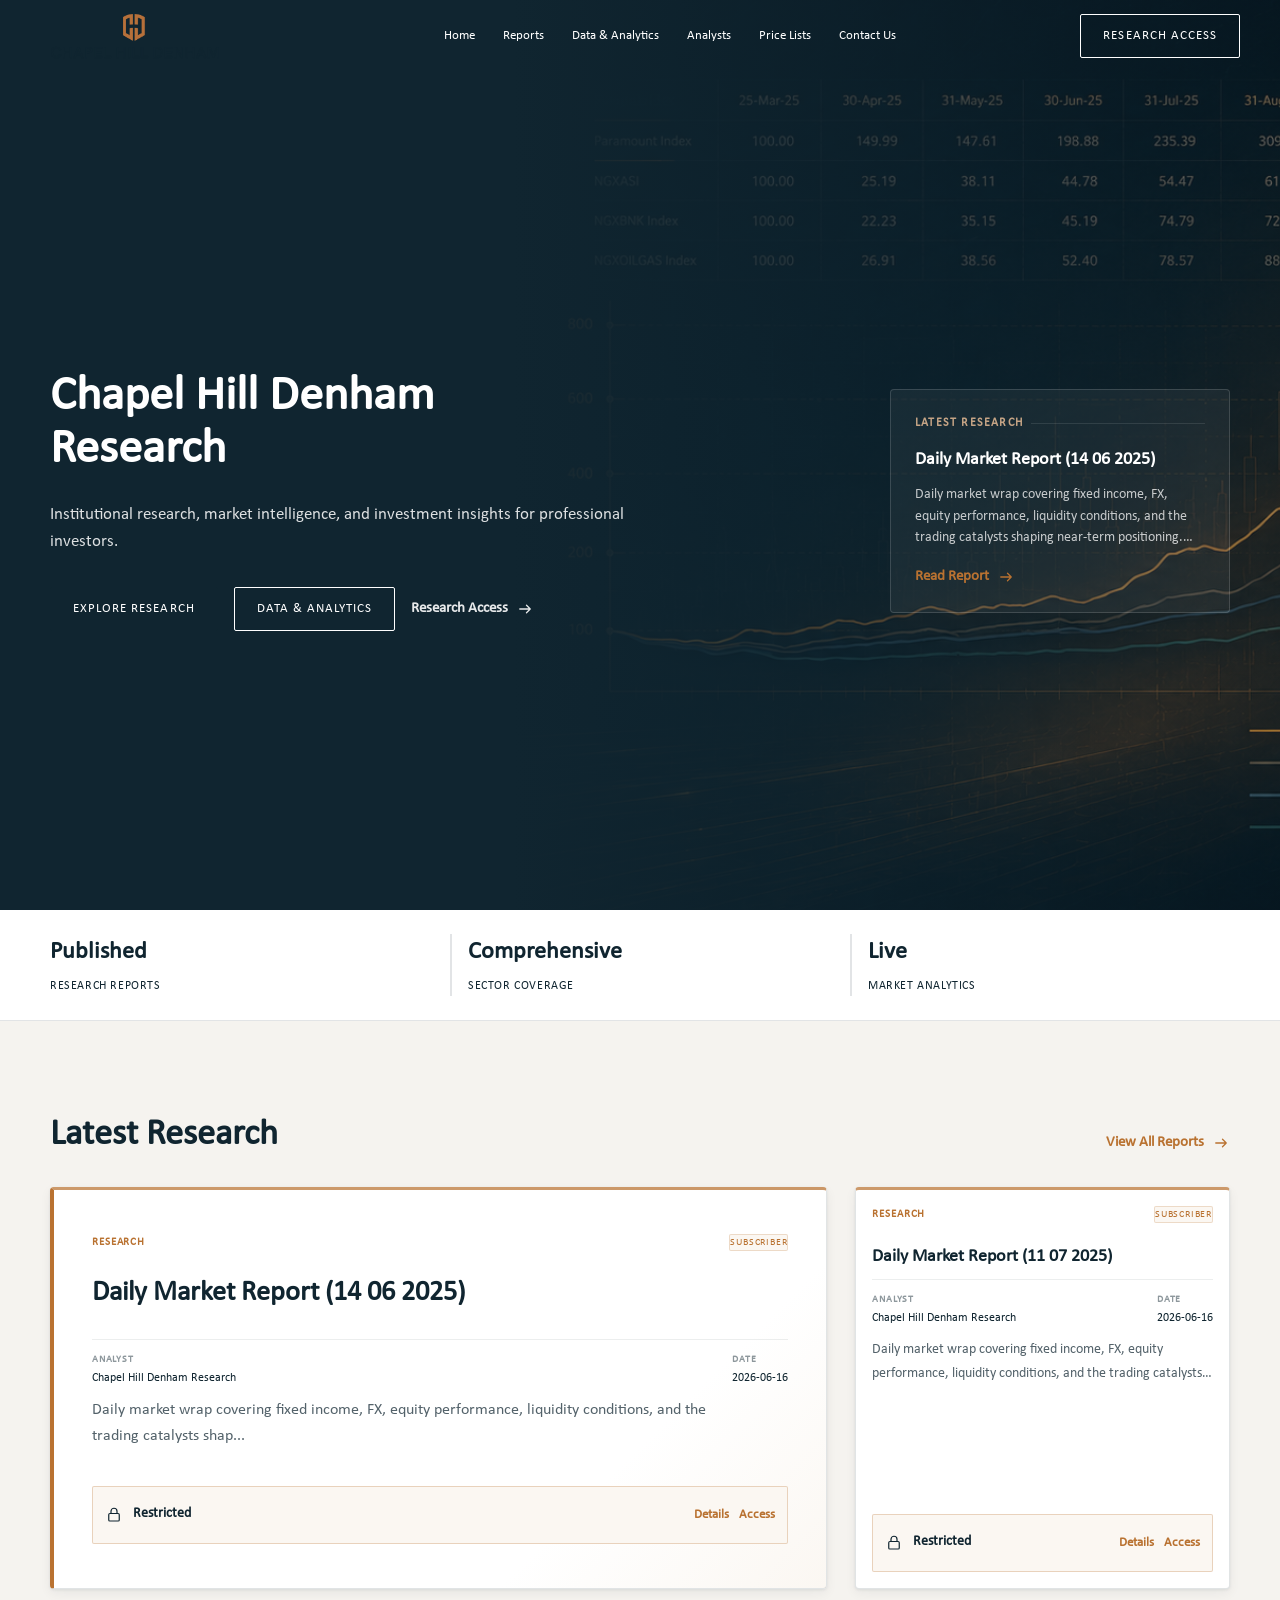
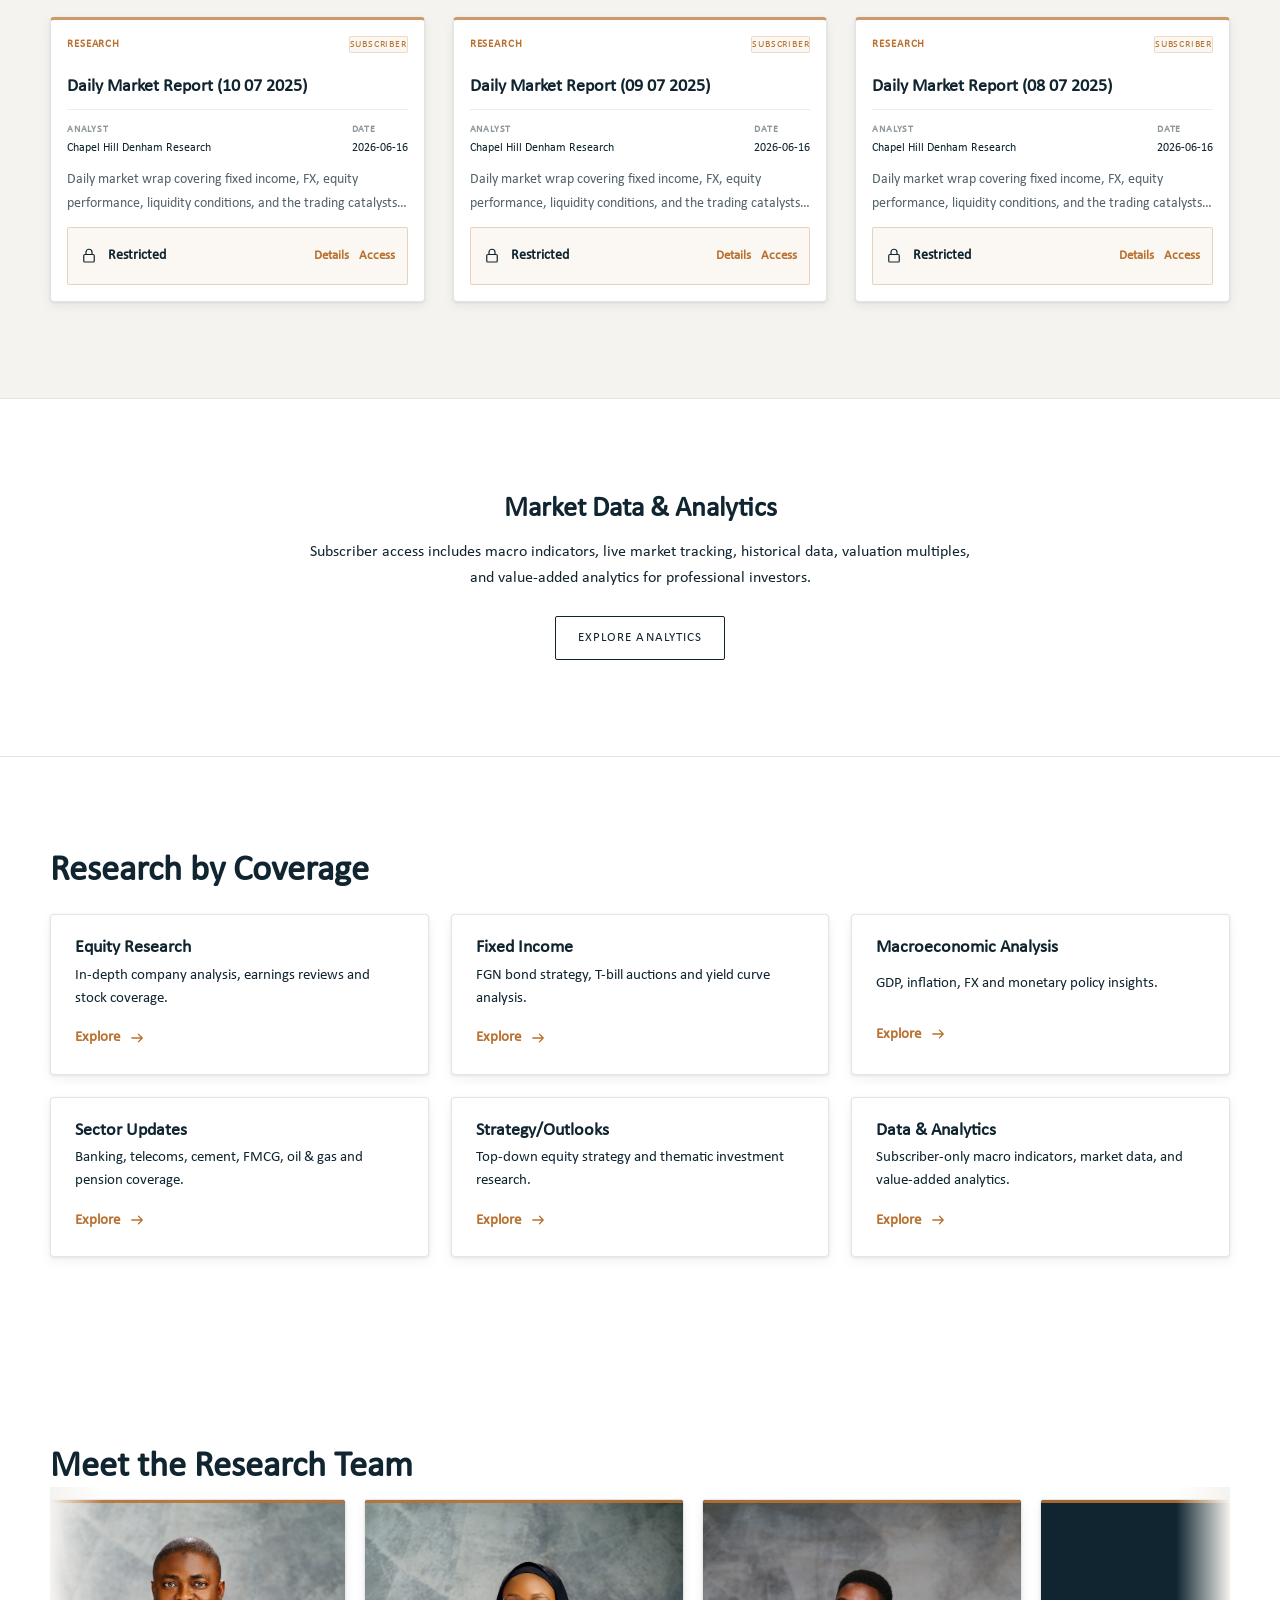
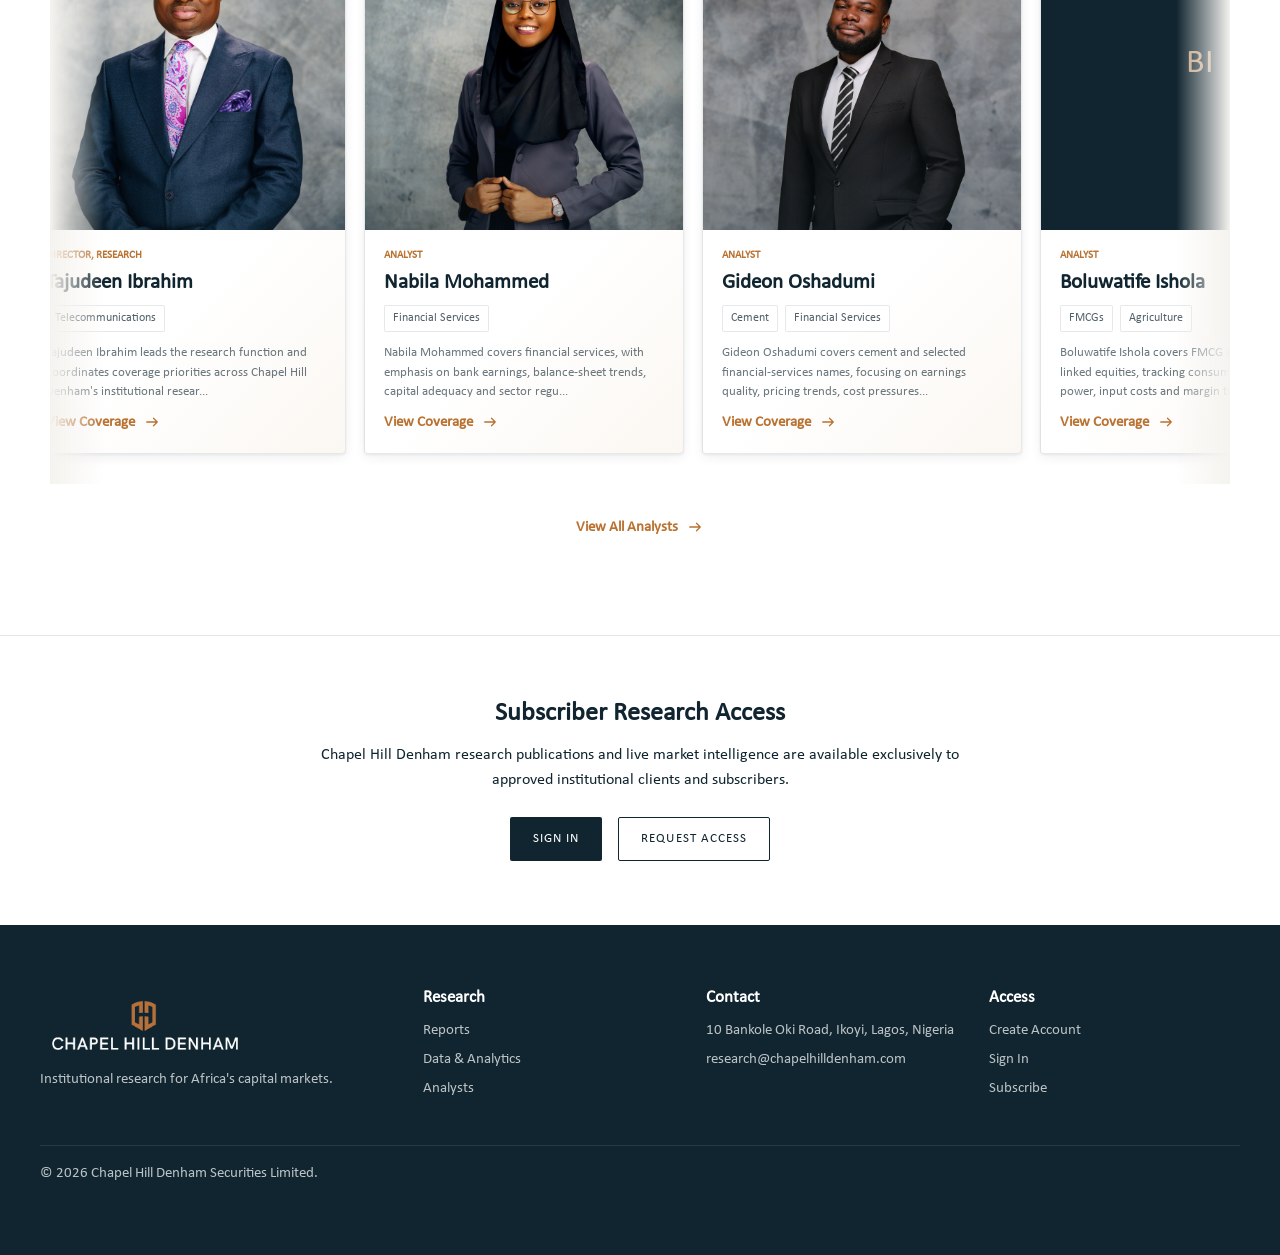
==== index.html @ 752af54e "Deploy MVP Review Demo" ====
<!DOCTYPE html><html lang="en"><head><meta charset="utf-8"><meta name="viewport" content="width=device-width, initial-scale=1"><title>Home | Chapel Hill Denham Research</title><link rel="icon" type="image/png" sizes="32x32" href="/assets/img/favicon-32.png"><link rel="icon" type="image/png" sizes="512x512" href="/assets/img/favicon.png"><link rel="apple-touch-icon" sizes="180x180" href="/assets/img/apple-touch-icon.png"><meta name="theme-color" content="#102530"><link rel="stylesheet" href="/assets/css/tokens.css"><link rel="stylesheet" href="/assets/css/base.css"><link rel="stylesheet" href="/assets/css/layout.css"><link rel="stylesheet" href="/assets/css/components.css"><link rel="stylesheet" href="/assets/css/light.css"><link rel="stylesheet" href="/assets/css/dark.css"></head><body class="theme-light" data-has-hero="true"><nav class="site-nav nav-transparent" data-nav=""><a class="brand brand-lockup" href="/"><img data-logo="" src="/assets/img/logo-white-transparent.png" alt="Chapel Hill Denham"></a><div class="nav-links"><a href="/">Home</a><a href="/reports.html">Reports</a><a href="/analytics.html">Data &amp; Analytics</a><a href="/analysts.html">Analysts</a><a href="/price-lists.html">Price Lists</a><a href="/contact.html">Contact Us</a></div><a class="btn btn-border nav-cta" href="/login.html">RESEARCH ACCESS</a><button class="nav-toggle" type="button" aria-label="Open menu" data-drawer-open="" aria-expanded="false"><svg class="icon" aria-hidden="true"><use href="/assets/icons/phosphor-sprite.svg#ph-menu"></use></svg></button></nav><div class="drawer-overlay" data-drawer-overlay=""></div><aside class="mobile-drawer" data-drawer=""><button class="drawer-close" type="button" aria-label="Close menu" data-drawer-close="">x</button><a href="/">Home</a><a href="/reports.html">Reports</a><a href="/analytics.html">Data &amp; Analytics</a><a href="/analysts.html">Analysts</a><a href="/price-lists.html">Price Lists</a><a href="/contact.html">Contact Us</a><a href="/login.html">RESEARCH ACCESS</a></aside><main class="enterprise-home"><section class="enterprise-hero" style="background-image: linear-gradient(to right, rgba(16,37,48, 1) 40%, rgba(16,37,48, 0.4) 100%), url(/assets/img/hero/paramount-index.png); background-size: cover; background-position: center;"><div class="container hero-inner"><div class="hero-copy"><h1>Chapel Hill Denham<br>Research</h1><p class="hero-val">Institutional research, market intelligence, and investment insights for professional investors.</p><div class="hero-actions"><a class="btn btn-navy" href="/reports.html">Explore Research</a><a class="btn btn-border" href="/analytics.html">Data &amp; Analytics</a><a class="text-link" href="/login.html">Research Access <svg class="icon" aria-hidden="true"><use href="/assets/icons/phosphor-sprite.svg#ph-arrow"></use></svg></a></div></div><aside class="hero-latest-panel"><div class="panel-header"><span>Latest Research</span></div><div class="hero-feature-card"><h3>Daily Market Report (14 06 2025)</h3><p>Daily market wrap covering fixed income, FX, equity performance, liquidity conditions, and the trading catalysts shaping near-term positioning. The note highlights market breadth, turnover, leading movers, and the key headlines shaping next-session positioning.</p><a class="text-link" href="/report.html?id=demo-ac5873fe3370adfa">Read Report <svg class="icon" aria-hidden="true"><use href="/assets/icons/phosphor-sprite.svg#ph-arrow"></use></svg></a></div></aside></div></section><section class="credibility-strip"><div class="container"><div class="cred-grid"><div class="cred-card"><span class="cred-val">Published</span><span class="cred-label">Research Reports</span></div><div class="cred-card"><span class="cred-val">Comprehensive</span><span class="cred-label">Sector Coverage</span></div><div class="cred-card"><span class="cred-val">Live</span><span class="cred-label">Market Analytics</span></div></div></div></section><section class="section"><div class="container"><div class="section-head"><h2>Latest Research</h2><a class="text-link" href="/reports.html">View All Reports <svg class="icon" aria-hidden="true"><use href="/assets/icons/phosphor-sprite.svg#ph-arrow"></use></svg></a></div><div class="report-grid report-grid-compact"><article class="report-card research-report-card locked report-card-compact" data-report-card="" data-category="other" data-search="daily market report (14 06 2025) daily market wrap covering fixed income, fx, equity performance, liquidity conditions, and the trading catalysts shap... chapel hill denham research research "><div class="report-card-top"><span class="report-meta">Research</span><span class="report-access-label">SUBSCRIBER</span></div><h3 title="Daily Market Report (14 06 2025)">Daily Market Report (14 06 2025)</h3><dl class="report-card-facts"><div><dt>Analyst</dt><dd>Chapel Hill Denham Research</dd></div><div><dt>Date</dt><dd>2026-06-16</dd></div></dl><p class="report-card-abstract">Daily market wrap covering fixed income, FX, equity performance, liquidity conditions, and the trading catalysts shap...</p><div class="locked-panel report-action"><svg class="icon" aria-hidden="true"><use href="/assets/icons/phosphor-sprite.svg#ph-lock"></use></svg><strong>Restricted</strong><a class="text-link" href="/report.html?id=demo-ac5873fe3370adfa">Details</a><a class="text-link" href="/subscribe.html">Access</a></div></article><article class="report-card research-report-card locked report-card-compact" data-report-card="" data-category="other" data-search="daily market report (11 07 2025) daily market wrap covering fixed income, fx, equity performance, liquidity conditions, and the trading catalysts shap... chapel hill denham research research "><div class="report-card-top"><span class="report-meta">Research</span><span class="report-access-label">SUBSCRIBER</span></div><h3 title="Daily Market Report (11 07 2025)">Daily Market Report (11 07 2025)</h3><dl class="report-card-facts"><div><dt>Analyst</dt><dd>Chapel Hill Denham Research</dd></div><div><dt>Date</dt><dd>2026-06-16</dd></div></dl><p class="report-card-abstract">Daily market wrap covering fixed income, FX, equity performance, liquidity conditions, and the trading catalysts shap...</p><div class="locked-panel report-action"><svg class="icon" aria-hidden="true"><use href="/assets/icons/phosphor-sprite.svg#ph-lock"></use></svg><strong>Restricted</strong><a class="text-link" href="/report.html?id=demo-d59bde9b11bf854c">Details</a><a class="text-link" href="/subscribe.html">Access</a></div></article><article class="report-card research-report-card locked report-card-compact" data-report-card="" data-category="other" data-search="daily market report (10 07 2025) daily market wrap covering fixed income, fx, equity performance, liquidity conditions, and the trading catalysts shap... chapel hill denham research research "><div class="report-card-top"><span class="report-meta">Research</span><span class="report-access-label">SUBSCRIBER</span></div><h3 title="Daily Market Report (10 07 2025)">Daily Market Report (10 07 2025)</h3><dl class="report-card-facts"><div><dt>Analyst</dt><dd>Chapel Hill Denham Research</dd></div><div><dt>Date</dt><dd>2026-06-16</dd></div></dl><p class="report-card-abstract">Daily market wrap covering fixed income, FX, equity performance, liquidity conditions, and the trading catalysts shap...</p><div class="locked-panel report-action"><svg class="icon" aria-hidden="true"><use href="/assets/icons/phosphor-sprite.svg#ph-lock"></use></svg><strong>Restricted</strong><a class="text-link" href="/report.html?id=demo-0d782d790682fec5">Details</a><a class="text-link" href="/subscribe.html">Access</a></div></article><article class="report-card research-report-card locked report-card-compact" data-report-card="" data-category="other" data-search="daily market report (09 07 2025) daily market wrap covering fixed income, fx, equity performance, liquidity conditions, and the trading catalysts shap... chapel hill denham research research "><div class="report-card-top"><span class="report-meta">Research</span><span class="report-access-label">SUBSCRIBER</span></div><h3 title="Daily Market Report (09 07 2025)">Daily Market Report (09 07 2025)</h3><dl class="report-card-facts"><div><dt>Analyst</dt><dd>Chapel Hill Denham Research</dd></div><div><dt>Date</dt><dd>2026-06-16</dd></div></dl><p class="report-card-abstract">Daily market wrap covering fixed income, FX, equity performance, liquidity conditions, and the trading catalysts shap...</p><div class="locked-panel report-action"><svg class="icon" aria-hidden="true"><use href="/assets/icons/phosphor-sprite.svg#ph-lock"></use></svg><strong>Restricted</strong><a class="text-link" href="/report.html?id=demo-2fb24e12a99c7fd5">Details</a><a class="text-link" href="/subscribe.html">Access</a></div></article><article class="report-card research-report-card locked report-card-compact" data-report-card="" data-category="other" data-search="daily market report (08 07 2025) daily market wrap covering fixed income, fx, equity performance, liquidity conditions, and the trading catalysts shap... chapel hill denham research research "><div class="report-card-top"><span class="report-meta">Research</span><span class="report-access-label">SUBSCRIBER</span></div><h3 title="Daily Market Report (08 07 2025)">Daily Market Report (08 07 2025)</h3><dl class="report-card-facts"><div><dt>Analyst</dt><dd>Chapel Hill Denham Research</dd></div><div><dt>Date</dt><dd>2026-06-16</dd></div></dl><p class="report-card-abstract">Daily market wrap covering fixed income, FX, equity performance, liquidity conditions, and the trading catalysts shap...</p><div class="locked-panel report-action"><svg class="icon" aria-hidden="true"><use href="/assets/icons/phosphor-sprite.svg#ph-lock"></use></svg><strong>Restricted</strong><a class="text-link" href="/report.html?id=demo-95070f3a352caf88">Details</a><a class="text-link" href="/subscribe.html">Access</a></div></article></div></div></section><section class="section light-teaser data-teaser"><div class="container"><div class="teaser-content"><h2>Market Data &amp; Analytics</h2><p>Subscriber access includes macro indicators, live market tracking, historical data, valuation multiples, and value-added analytics for professional investors.</p><a class="btn btn-border" href="/analytics.html">Explore Analytics</a></div></div></section><section class="section alt coverage-section"><div class="container"><h2>Research by Coverage</h2><div class="category-grid"><a class="tile coverage-tile" href="/reports.html?category=equity" aria-label="View Equity Research"><h3>Equity Research</h3><p>In-depth company analysis, earnings reviews and stock coverage.</p><span class="text-link">Explore <svg class="icon" aria-hidden="true"><use href="/assets/icons/phosphor-sprite.svg#ph-arrow"></use></svg></span></a><a class="tile coverage-tile" href="/reports.html?category=fixed_income" aria-label="View Fixed Income"><h3>Fixed Income</h3><p>FGN bond strategy, T-bill auctions and yield curve analysis.</p><span class="text-link">Explore <svg class="icon" aria-hidden="true"><use href="/assets/icons/phosphor-sprite.svg#ph-arrow"></use></svg></span></a><a class="tile coverage-tile" href="/reports.html?category=macro" aria-label="View Macroeconomic Analysis"><h3>Macroeconomic Analysis</h3><p>GDP, inflation, FX and monetary policy insights.</p><span class="text-link">Explore <svg class="icon" aria-hidden="true"><use href="/assets/icons/phosphor-sprite.svg#ph-arrow"></use></svg></span></a><a class="tile coverage-tile" href="/reports.html?category=sector" aria-label="View Sector Updates"><h3>Sector Updates</h3><p>Banking, telecoms, cement, FMCG, oil &amp; gas and pension coverage.</p><span class="text-link">Explore <svg class="icon" aria-hidden="true"><use href="/assets/icons/phosphor-sprite.svg#ph-arrow"></use></svg></span></a><a class="tile coverage-tile" href="/reports.html?search=strategy" aria-label="View Strategy/Outlooks"><h3>Strategy/Outlooks</h3><p>Top-down equity strategy and thematic investment research.</p><span class="text-link">Explore <svg class="icon" aria-hidden="true"><use href="/assets/icons/phosphor-sprite.svg#ph-arrow"></use></svg></span></a><a class="tile coverage-tile" href="/analytics.html" aria-label="View Data &amp; Analytics"><h3>Data &amp; Analytics</h3><p>Subscriber-only macro indicators, market data, and value-added analytics.</p><span class="text-link">Explore <svg class="icon" aria-hidden="true"><use href="/assets/icons/phosphor-sprite.svg#ph-arrow"></use></svg></span></a></div></div></section><section class="section"><div class="container"><h2>Meet the Research Team</h2><div class="analyst-strip-shell"><div class="analyst-strip analyst-strip-public analyst-strip-home" aria-label="Research team profiles"><article class="analyst-card analyst-card-compact" data-analyst-card="" data-modal="home-analyst-1" role="button" tabindex="0" aria-label="View coverage for Tajudeen Ibrahim"><div class="analyst-photo" style="--analyst-photo-position:50% 0%"><span class="analyst-initials">TI</span><img src="/assets/img/analysts/tajudeen-ibrahim.jpg" alt="Tajudeen Ibrahim" onerror="this.remove()"></div><div class="analyst-info"><p class="analyst-role">Director, Research</p><h3>Tajudeen Ibrahim</h3><div class="analyst-coverage" aria-label="Coverage sectors"><span>Telecommunications</span></div><p class="analyst-bio-preview">Tajudeen Ibrahim leads the research function and coordinates coverage priorities across Chapel Hill Denham's institutional resear...</p><span class="text-link analyst-link">View Coverage <svg class="icon" aria-hidden="true"><use href="/assets/icons/phosphor-sprite.svg#ph-arrow"></use></svg></span></div></article><dialog id="home-analyst-1" class="analyst-modal"><form method="dialog"><button class="drawer-close" aria-label="Close">x</button></form><div class="analyst-modal-body"><div class="analyst-modal-photo" style="--analyst-photo-position:50% 0%"><span class="analyst-initials">TI</span><img src="/assets/img/analysts/tajudeen-ibrahim.jpg" alt="Tajudeen Ibrahim" onerror="this.remove()"></div><div class="analyst-modal-heading"><p class="analyst-role">Director, Research</p><h2>Tajudeen Ibrahim</h2><div class="analyst-coverage"><span>Telecommunications</span></div></div><section class="analyst-bio"><h3>Biography</h3><p>Tajudeen Ibrahim leads the research function and coordinates coverage priorities across Chapel Hill Denham's institutional research platform. His work focuses on telecommunications, market strategy and the interpretation of sector developments for investor decision-making.</p></section><h3>Recent Coverage</h3><div class="analyst-report-list"><a href="/report.html?id=demo-dfa6e81d2edd3c80"><span>Research</span><strong>MTNN  Vs Airtel Africa 2025 Strategy</strong><small>2026-06-16</small></a><a href="/report.html?id=demo-a9a798fa5de5f1ea"><span>Research</span><strong>MTNN Initial Comments 31 October 2025.</strong><small>2026-06-16</small></a><a href="/report.html?id=demo-5555daa9935c9d0d"><span>Research</span><strong>MTNN Initial Comments 31 July 2025</strong><small>2026-06-16</small></a><a href="/report.html?id=demo-9e779c73d4109cf0"><span>Research</span><strong>MTNN Initial Comments 28 Feb 2025</strong><small>2026-06-16</small></a><a href="/report.html?id=demo-1218180f8510c04e"><span>Research</span><strong>MTNN Initial Comments 2025</strong><small>2026-06-16</small></a></div></div></dialog><article class="analyst-card analyst-card-compact" data-analyst-card="" data-modal="home-analyst-2" role="button" tabindex="0" aria-label="View coverage for Nabila Mohammed"><div class="analyst-photo" style="--analyst-photo-position:50% 15%"><span class="analyst-initials">NM</span><img src="/assets/img/analysts/nabila-mohammed.jpg" alt="Nabila Mohammed" onerror="this.remove()"></div><div class="analyst-info"><p class="analyst-role">Analyst</p><h3>Nabila Mohammed</h3><div class="analyst-coverage" aria-label="Coverage sectors"><span>Financial Services</span></div><p class="analyst-bio-preview">Nabila Mohammed covers financial services, with emphasis on bank earnings, balance-sheet trends, capital adequacy and sector regu...</p><span class="text-link analyst-link">View Coverage <svg class="icon" aria-hidden="true"><use href="/assets/icons/phosphor-sprite.svg#ph-arrow"></use></svg></span></div></article><dialog id="home-analyst-2" class="analyst-modal"><form method="dialog"><button class="drawer-close" aria-label="Close">x</button></form><div class="analyst-modal-body"><div class="analyst-modal-photo" style="--analyst-photo-position:50% 15%"><span class="analyst-initials">NM</span><img src="/assets/img/analysts/nabila-mohammed.jpg" alt="Nabila Mohammed" onerror="this.remove()"></div><div class="analyst-modal-heading"><p class="analyst-role">Analyst</p><h2>Nabila Mohammed</h2><div class="analyst-coverage"><span>Financial Services</span></div></div><section class="analyst-bio"><h3>Biography</h3><p>Nabila Mohammed covers financial services, with emphasis on bank earnings, balance-sheet trends, capital adequacy and sector regulation. Her research supports institutional clients with concise analysis of valuation drivers and operating performance.</p></section><h3>Recent Coverage</h3><div class="analyst-report-list"><a href="/report.html?id=demo-e3fe0dacaf2ad87f"><span>Research</span><strong>Banking Sector Update Dovish Cycle</strong><small>2026-06-16</small></a><a href="/report.html?id=demo-8d4d750720358393"><span>Research</span><strong>2025 Banking Sector Update   </strong><small>2026-06-16</small></a><a href="/report.html?id=demo-fea087291eae7010"><span>Research</span><strong>GTCO Vs Zenith 2026 Strategy</strong><small>2026-06-16</small></a><a href="/report.html?id=demo-a5cfb9ffb2bb94ab"><span>Research</span><strong>GTCO Vs Zenith 2025 Strategy</strong><small>2026-06-16</small></a><a href="/report.html?id=demo-3fb8bca89db0c9f5"><span>Research</span><strong>Zenith FY 25 Initial Comments NEW</strong><small>2026-06-16</small></a></div></div></dialog><article class="analyst-card analyst-card-compact" data-analyst-card="" data-modal="home-analyst-3" role="button" tabindex="0" aria-label="View coverage for Gideon Oshadumi"><div class="analyst-photo" style="--analyst-photo-position:50% 0%"><span class="analyst-initials">GO</span><img src="/assets/img/analysts/gideon-oshadumi.jpg" alt="Gideon Oshadumi" onerror="this.remove()"></div><div class="analyst-info"><p class="analyst-role">Analyst</p><h3>Gideon Oshadumi</h3><div class="analyst-coverage" aria-label="Coverage sectors"><span>Cement</span><span>Financial Services</span></div><p class="analyst-bio-preview">Gideon Oshadumi covers cement and selected financial-services names, focusing on earnings quality, pricing trends, cost pressures...</p><span class="text-link analyst-link">View Coverage <svg class="icon" aria-hidden="true"><use href="/assets/icons/phosphor-sprite.svg#ph-arrow"></use></svg></span></div></article><dialog id="home-analyst-3" class="analyst-modal"><form method="dialog"><button class="drawer-close" aria-label="Close">x</button></form><div class="analyst-modal-body"><div class="analyst-modal-photo" style="--analyst-photo-position:50% 0%"><span class="analyst-initials">GO</span><img src="/assets/img/analysts/gideon-oshadumi.jpg" alt="Gideon Oshadumi" onerror="this.remove()"></div><div class="analyst-modal-heading"><p class="analyst-role">Analyst</p><h2>Gideon Oshadumi</h2><div class="analyst-coverage"><span>Cement</span><span>Financial Services</span></div></div><section class="analyst-bio"><h3>Biography</h3><p>Gideon Oshadumi covers cement and selected financial-services names, focusing on earnings quality, pricing trends, cost pressures and balance-sheet resilience. His work combines company analysis with sector context for actionable research views.</p></section><h3>Recent Coverage</h3><div class="analyst-report-list"><a href="/report.html?id=demo-5ce024ea4b26bca7"><span>Research</span><strong>Cement Sector Update</strong><small>2026-06-16</small></a><a href="/report.html?id=demo-ffb322fdd6e04a0d"><span>Research</span><strong>Lafarge Africa Plc Q3 25 INITIAL COMMENTS</strong><small>2026-06-16</small></a><a href="/report.html?id=demo-7d1b7acb40b78fbb"><span>Research</span><strong>Lafarge Africa Plc Q1 25 INITIAL  COMMENTS</strong><small>2026-06-16</small></a><a href="/report.html?id=demo-b0dad605d5eef401"><span>Research</span><strong>Lafarge Africa Plc H1 25 INITIAL COMMENTS</strong><small>2026-06-16</small></a><a href="/report.html?id=demo-50d38e492ee03abf"><span>Research</span><strong>Lafarge Africa Plc H1 25 Company Update</strong><small>2026-06-16</small></a></div></div></dialog><article class="analyst-card analyst-card-compact" data-analyst-card="" data-modal="home-analyst-4" role="button" tabindex="0" aria-label="View coverage for Boluwatife Ishola"><div class="analyst-photo" style="--analyst-photo-position:50% 19%"><span class="analyst-initials">BI</span><img src="/assets/img/analysts/boluwatife-ishola.jpg" alt="Boluwatife Ishola" onerror="this.remove()"></div><div class="analyst-info"><p class="analyst-role">Analyst</p><h3>Boluwatife Ishola</h3><div class="analyst-coverage" aria-label="Coverage sectors"><span>FMCGs</span><span>Agriculture</span></div><p class="analyst-bio-preview">Boluwatife Ishola covers FMCG and agriculture-linked equities, tracking consumer demand, pricing power, input costs and margin tr...</p><span class="text-link analyst-link">View Coverage <svg class="icon" aria-hidden="true"><use href="/assets/icons/phosphor-sprite.svg#ph-arrow"></use></svg></span></div></article><dialog id="home-analyst-4" class="analyst-modal"><form method="dialog"><button class="drawer-close" aria-label="Close">x</button></form><div class="analyst-modal-body"><div class="analyst-modal-photo" style="--analyst-photo-position:50% 19%"><span class="analyst-initials">BI</span><img src="/assets/img/analysts/boluwatife-ishola.jpg" alt="Boluwatife Ishola" onerror="this.remove()"></div><div class="analyst-modal-heading"><p class="analyst-role">Analyst</p><h2>Boluwatife Ishola</h2><div class="analyst-coverage"><span>FMCGs</span><span>Agriculture</span></div></div><section class="analyst-bio"><h3>Biography</h3><p>Boluwatife Ishola covers FMCG and agriculture-linked equities, tracking consumer demand, pricing power, input costs and margin trends. Her research focuses on the operating factors shaping listed companies in Nigeria's consumer economy.</p></section><h3>Recent Coverage</h3><div class="analyst-report-list"><a href="/report.html?id=demo-d7413bb26a7d8117"><span>Research</span><strong>Okomu Vs Presco Pair Trade</strong><small>2026-06-16</small></a><a href="/report.html?id=demo-10b1535988a59037"><span>Research</span><strong>Q1 25 Presco Company Update</strong><small>2026-06-16</small></a><a href="/report.html?id=demo-87c5e4cf67205454"><span>Research</span><strong>Presco Plc Initial Comments</strong><small>2026-06-16</small></a><a href="/report.html?id=demo-667e789614975052"><span>Research</span><strong>Presco Plc FY 25 Initial Comments</strong><small>2026-06-16</small></a><a href="/report.html?id=demo-da967813ff93fff9"><span>Research</span><strong>Okomu Oil Palm Plc FY 25 Initial Comments</strong><small>2026-06-16</small></a></div></div></dialog><article class="analyst-card analyst-card-compact" data-analyst-card="" data-modal="home-analyst-5" role="button" tabindex="0" aria-label="View coverage for Bolade Agboola"><div class="analyst-photo" style="--analyst-photo-position:50% 17%"><span class="analyst-initials">BA</span><img src="/uploads/analysts/bolade-agboola-41971add121d.jpg" alt="Bolade Agboola" onerror="this.remove()"></div><div class="analyst-info"><p class="analyst-role">Analyst</p><h3>Bolade Agboola</h3><div class="analyst-coverage" aria-label="Coverage sectors"><span>Oil &amp; Gas</span><span>FMCGs</span></div><p class="analyst-bio-preview">Bolade Agboola supports coverage across oil &amp; gas and FMCG, with a focus on market developments, company fundamentals and sector ...</p><span class="text-link analyst-link">View Coverage <svg class="icon" aria-hidden="true"><use href="/assets/icons/phosphor-sprite.svg#ph-arrow"></use></svg></span></div></article><dialog id="home-analyst-5" class="analyst-modal"><form method="dialog"><button class="drawer-close" aria-label="Close">x</button></form><div class="analyst-modal-body"><div class="analyst-modal-photo" style="--analyst-photo-position:50% 17%"><span class="analyst-initials">BA</span><img src="/uploads/analysts/bolade-agboola-41971add121d.jpg" alt="Bolade Agboola" onerror="this.remove()"></div><div class="analyst-modal-heading"><p class="analyst-role">Analyst</p><h2>Bolade Agboola</h2><div class="analyst-coverage"><span>Oil &amp; Gas</span><span>FMCGs</span></div></div><section class="analyst-bio"><h3>Biography</h3><p>Bolade Agboola supports coverage across oil &amp; gas and FMCG, with a focus on market developments, company fundamentals and sector themes. Her work contributes to timely research notes and the broader Chapel Hill Denham house view.</p></section><h3>Recent Coverage</h3><div class="analyst-report-list"><a href="/report.html?id=demo-795c078b0d70f208"><span>Research</span><strong>Seplat Initial Comments H1 2025</strong><small>2026-06-16</small></a><a href="/report.html?id=demo-40be83176f233105"><span>Research</span><strong>Seplat Initial Comments FY 25</strong><small>2026-06-16</small></a><a href="/report.html?id=demo-13a0932dec2f1fd6"><span>Research</span><strong>Seplat Initial Comments FY 2024</strong><small>2026-06-16</small></a><a href="/report.html?id=demo-0661e129a19ef420"><span>Research</span><strong>Seplat Initial Comments 9M 2025</strong><small>2026-06-16</small></a><a href="/report.html?id=demo-b96c911a70cc03d4"><span>Research</span><strong>Seplat Energy Plc Report</strong><small>2026-06-16</small></a></div></div></dialog><article class="analyst-card analyst-card-compact" data-analyst-card="" data-modal="home-analyst-6" role="button" tabindex="0" aria-label="View coverage for Chapel Hill Denham Research"><div class="analyst-photo analyst-photo-house" style="--analyst-photo-position:50% 0%"><img class="analyst-house-logo" src="/assets/img/logo-white-transparent.png" alt="Chapel Hill Denham"></div><div class="analyst-info"><p class="analyst-role">Department Research / Routine Research</p><h3>Chapel Hill Denham Research</h3><div class="analyst-coverage" aria-label="Coverage sectors"><span>House View</span></div><p class="analyst-bio-preview">The House View represents Chapel Hill Denham Research's consolidated perspective across equity, macroeconomic, sector and market ...</p><span class="text-link analyst-link">View Coverage <svg class="icon" aria-hidden="true"><use href="/assets/icons/phosphor-sprite.svg#ph-arrow"></use></svg></span></div></article><dialog id="home-analyst-6" class="analyst-modal"><form method="dialog"><button class="drawer-close" aria-label="Close">x</button></form><div class="analyst-modal-body"><div class="analyst-modal-photo analyst-photo-house" style="--analyst-photo-position:50% 0%"><img class="analyst-house-logo" src="/assets/img/logo-white-transparent.png" alt="Chapel Hill Denham"></div><div class="analyst-modal-heading"><p class="analyst-role">Department Research / Routine Research</p><h2>Chapel Hill Denham Research</h2><div class="analyst-coverage"><span>House View</span></div></div><section class="analyst-bio"><h3>Biography</h3><p>The House View represents Chapel Hill Denham Research's consolidated perspective across equity, macroeconomic, sector and market strategy coverage. It is used where a report reflects the desk's institutional view rather than a single named analyst.</p></section><h3>Recent Coverage</h3><div class="analyst-report-list"><a href="/report.html?id=demo-4b5533af7902f9cb"><span>Research</span><strong>Forbearance Report</strong><small>2026-06-16</small></a><a href="/report.html?id=demo-2158eade8f131de0"><span>Research</span><strong>Consumer Goods Sector Report</strong><small>2026-06-16</small></a><a href="/report.html?id=demo-9000ab7d5e387fd6"><span>Research</span><strong>Agriculture Sector Report</strong><small>2026-06-16</small></a><a href="/report.html?id=demo-99ab6a142cd718e6"><span>Research</span><strong>H1 Review And H2 Outlook</strong><small>2026-06-16</small></a><a href="/report.html?id=demo-23729fa37e7cf43e"><span>Research</span><strong>2026 Outlook</strong><small>2026-06-16</small></a></div></div></dialog></div></div><div style="margin-top:2rem;text-align:center;"><a class="text-link" href="/analysts.html">View All Analysts <svg class="icon" aria-hidden="true"><use href="/assets/icons/phosphor-sprite.svg#ph-arrow"></use></svg></a></div></div></section><section class="section access-section alt"><div class="container access-container"><h2>Subscriber Research Access</h2><p>Chapel Hill Denham research publications and live market intelligence are available exclusively to approved institutional clients and subscribers.</p><div class="access-actions"><a class="btn btn-navy" href="/login.html">Sign In</a><a class="btn btn-border" href="/subscribe.html">Request Access</a></div></div></section></main><script src="/assets/js/analysts.js"></script><footer class="site-footer"><div><div class="brand-lockup footer-brand"><img src="/assets/img/logo-white-transparent.png" alt="Chapel Hill Denham"></div><p>Institutional research for Africa's capital markets.</p></div><div><h3>Research</h3><a href="/reports.html">Reports</a><a href="/analytics.html">Data &amp; Analytics</a><a href="/analysts.html">Analysts</a></div><div><h3>Contact</h3><p>10 Bankole Oki Road, Ikoyi, Lagos, Nigeria</p><p>research@chapelhilldenham.com</p></div><div><h3>Access</h3><a href="/signup.html">Create Account</a><a href="/login.html">Sign In</a><a href="/subscribe.html">Subscribe</a></div><p class="copyright">© 2026 Chapel Hill Denham Securities Limited.</p></footer><script src="/assets/js/app.js"></script></body></html>
---- assets/css/tokens.css ----
@font-face{font-family:"Playfair Display";src:url("/assets/fonts/playfair-display.ttf") format("truetype");font-weight:400 900;font-style:normal;font-display:swap}
@font-face{font-family:"Calibri";src:url("/assets/fonts/calibri.ttf") format("truetype");font-weight:400;font-style:normal;font-display:swap}
@font-face{font-family:"IBM Plex Mono";src:url("/assets/fonts/ibm-plex-mono.ttf") format("truetype");font-weight:400;font-style:normal;font-display:swap}
:root{
  --chd-navy:#102530;--chd-bronze:#B97231;--chd-navy-ui:#102530;--chd-bronze-ui:#B97231;--chd-navy-mid:#102430;--chd-bronze-soft:#C5A485;--chd-grey:#B6B6B6;--chd-white:#FFFFFF;--chd-off-white:#F5F3EF;--chd-black:#0A0A0A;
  --text-xs:11px;--text-sm:13px;--text-base:15px;--text-md:17px;--text-lg:22px;--text-xl:28px;--text-2xl:36px;--text-3xl:48px;--text-hero:56px;
  --space-1:8px;--space-2:16px;--space-3:24px;--space-4:32px;--space-6:48px;--space-8:64px;--space-12:96px;--space-16:128px;
  --shadow-card:0 1px 3px rgba(16,37,48,.08),0 4px 12px rgba(16,37,48,.06);--shadow-hover:0 8px 32px rgba(16,37,48,.14);--shadow-modal:0 24px 64px rgba(16,37,48,.22);
  --radius-sm:2px;--radius-md:4px;--radius-lg:6px;--border-light:rgba(16,37,48,.12);--border-dark:rgba(255,255,255,.10)
}
---- assets/css/base.css ----
*{box-sizing:border-box}
html{scroll-behavior:smooth;overflow-x:hidden;overflow-x:clip}
body{margin:0;font-family:Calibri,Candara,Segoe,"Segoe UI",Arial,sans-serif;font-size:var(--text-base);line-height:1.55;color:var(--chd-navy);background:var(--chd-off-white);overflow-x:hidden;overflow-x:clip}
body.theme-dark{background:var(--chd-navy);color:var(--chd-white)}
img{max-width:100%;display:block}
[hidden]{display:none!important}
a{color:inherit;text-decoration:none}
button,input,select,textarea{font:inherit}
button,input,select,textarea{max-width:100%}
h1,h2,h3{font-family:Calibri,Candara,Segoe,"Segoe UI",Arial,sans-serif;font-weight:600;line-height:1.05;margin:0}
p{margin:0}
table{border-collapse:collapse;width:100%}
.container{width:min(1180px,calc(100% - 48px));margin:0 auto}
.icon{width:18px;height:18px;vertical-align:-3px}
::-webkit-scrollbar{width:4px;height:4px}
::-webkit-scrollbar-track{background:transparent}
::-webkit-scrollbar-thumb{background:rgba(16,37,48,.25);border-radius:4px}
::-webkit-scrollbar-thumb:hover{background:rgba(185,114,49,.6)}
*{scrollbar-width:thin;scrollbar-color:rgba(16,37,48,.25) transparent}
.btn{min-height:44px;display:inline-flex;align-items:center;justify-content:center;gap:8px;padding:0 22px;border-radius:2px;border:1px solid transparent;font-size:var(--text-sm);letter-spacing:.08em;text-transform:uppercase;cursor:pointer;transition:all 180ms ease;background:transparent}
.btn:hover{transform:translateY(-1px)}
.btn-navy{background:var(--chd-navy);color:var(--chd-white)}
.btn-bronze{background:var(--chd-bronze);color:var(--chd-white);border-color:var(--chd-bronze)}
.btn-border{border-color:currentColor;color:inherit}
.text-link{display:inline-flex;align-items:center;gap:8px;color:var(--chd-bronze);font-weight:700}
.form-grid{display:grid;gap:18px}
.field{display:grid;gap:7px}
.field label{font-weight:700;font-size:var(--text-sm)}
input,select,textarea{width:100%;min-height:44px;border:1px solid var(--border-light);border-radius:var(--radius-sm);background:#fff;padding:12px 14px;color:var(--chd-navy);transition:border-color 200ms ease,box-shadow 200ms ease}
input:focus,select:focus,textarea:focus{outline:none;border-color:var(--chd-bronze);box-shadow:0 0 0 3px rgba(185,114,49,0.18)}
textarea{min-height:120px;resize:vertical}
.checkbox-item{display:flex;align-items:center;gap:10px;cursor:pointer}
.checkbox-item input[type="checkbox"]{width:16px;height:16px;min-width:16px;margin:0;accent-color:var(--chd-bronze);flex-shrink:0}
.checkbox-item label{font-size:13px;margin:0;padding:0;cursor:pointer}
fieldset{min-width:0;border:1px solid var(--border-light);border-radius:var(--radius-md);padding:16px;margin:0}
legend{padding:0 6px;font-weight:700;font-size:var(--text-sm)}
@media(max-width:767px){.container{width:min(100% - 32px,1180px)}
h1{font-size:var(--text-2xl)}
.btn{width:100%;padding:0 16px}
.checkbox-item{align-items:flex-start}
}
---- assets/css/layout.css ----
.site-nav{height:72px;position:fixed;top:0;left:0;right:0;z-index:30;display:grid;grid-template-columns:220px 1fr auto;align-items:center;padding:0 40px;transition:background 200ms ease,border-color 200ms ease;color:var(--chd-navy)}
.site-nav .brand img{width:190px;height:auto}
.nav-transparent{background:transparent;color:#fff}
.nav-solid,.site-nav.scrolled{background:#fff;color:var(--chd-navy);border-bottom:1px solid rgba(16,37,48,.12)}
.nav-links{display:flex;justify-content:center;gap:28px;font-size:var(--text-sm)}
.nav-links a{min-height:44px;display:flex;align-items:center}
.nav-toggle{display:none;min-width:44px;min-height:44px;border:0;background:transparent;color:inherit}
.drawer-overlay{position:fixed;inset:0;background:rgba(16,37,48,.5);z-index:45;opacity:0;pointer-events:none;transition:opacity 200ms ease}
.drawer-overlay.open{opacity:1;pointer-events:auto}
.mobile-drawer{position:fixed;top:0;right:0;bottom:0;width:min(340px,86vw);background:var(--chd-navy);color:#fff;z-index:50;transform:translateX(100%);transition:transform 260ms cubic-bezier(.16,1,.3,1);padding:72px 0 24px}
.mobile-drawer.open{transform:translateX(0)}
.mobile-drawer a{display:flex;align-items:center;min-height:56px;padding:0 28px;border-left:3px solid transparent}
.mobile-drawer a:hover{border-left-color:var(--chd-bronze);background:rgba(255,255,255,.04)}
.drawer-close{position:absolute;right:18px;top:16px;min-width:44px;min-height:44px;border:0;background:transparent;color:#fff;font-size:28px}
body.drawer-open{overflow:hidden}
.account-menu{position:relative}
.account-dropdown{position:absolute;right:0;top:calc(100% + 10px);width:190px;background:#fff;color:var(--chd-navy);box-shadow:var(--shadow-card);border:1px solid var(--border-light);display:none}
.account-dropdown a{display:block;padding:12px 14px}
.account-menu.open .account-dropdown{display:block}
.hero{position:relative;min-height:90vh;background:var(--chd-navy-ui);color:#fff;overflow:hidden}
.hero-slide{position:absolute;inset:0;opacity:0;transition:opacity 400ms ease;background-size:cover;background-position:center}
.hero-slide.active{opacity:1;z-index:1}
.hero-slide::before{content:"";position:absolute;inset:0;background:rgba(16,37,48,.55)}
.hero-inner{position:relative;z-index:2;display:grid;grid-template-columns:minmax(0,1.05fr) 380px;gap:64px;align-items:center;min-height:90vh;padding-top:72px}
.hero-inner-clean{grid-template-columns:minmax(0,760px);justify-content:start}
.hero-copy h1{font-size:var(--text-hero);max-width:760px}
.hero-copy p{font-size:var(--text-md);max-width:640px;margin:24px 0 32px;color:rgba(255,255,255,.86)}
.hero-actions{display:flex;gap:16px;flex-wrap:wrap}
.hero-card{border:1px solid rgba(255,255,255,.18);padding:28px;background:rgba(16,37,48,.72);backdrop-filter:blur(2px);border-radius:var(--radius-md)}
.hero-card h3{font-size:var(--text-lg);margin:10px 0 14px}
.hero-bars{position:absolute;left:calc((100% - min(1180px,calc(100% - 48px)))/2);bottom:36px;z-index:5;display:flex;gap:10px}
.hero-bars button{width:46px;height:3px;border:0;background:rgba(255,255,255,.35);padding:0}
.hero-bars button.active{background:var(--chd-bronze)}
.stats-strip{background:var(--chd-navy-ui);color:#fff;display:grid;grid-template-columns:repeat(4,1fr);min-height:80px;border-top:1px solid rgba(255,255,255,.12)}
.stats-strip div{display:grid;place-items:center;border-right:1px solid rgba(255,255,255,.1);padding:14px}
.stat-value{font-size:var(--text-xl);color:var(--chd-bronze-soft)}
.stat-label{font-size:var(--text-sm);letter-spacing:.08em;text-transform:uppercase;color:rgba(255,255,255,.7)}
.section{padding:var(--space-12) 0;background:var(--chd-off-white)}
.section.alt{background:#fff}
.section.dark-band{background:var(--chd-navy-ui);color:#fff}
.section-head{display:flex;align-items:end;justify-content:space-between;gap:24px;margin-bottom:32px}
.section h2{font-size:var(--text-2xl)}
.page-hero{background:var(--chd-navy-ui);color:#fff;padding:120px 0 42px}
.page-hero h1{font-size:var(--text-3xl)}
.page-hero p{margin-top:14px;color:rgba(255,255,255,.72);font-size:var(--text-md)}
.split{display:grid;grid-template-columns:1fr 1fr;gap:48px}
.grid-2{display:grid;grid-template-columns:repeat(2,1fr);gap:24px}
.grid-3{display:grid;grid-template-columns:repeat(3,1fr);gap:24px}
.grid-4{display:grid;grid-template-columns:repeat(4,1fr);gap:20px}
.site-footer{background:var(--chd-navy-ui);color:#fff;display:grid;grid-template-columns:1.4fr 1fr 1fr 1fr;gap:32px;padding:64px 40px}
.site-footer img{width:210px}
.site-footer h3{font-size:var(--text-md);margin-bottom:12px}
.site-footer a,.site-footer p{display:block;color:rgba(255,255,255,.72);margin:6px 0}
.copyright{grid-column:1/-1;border-top:1px solid rgba(255,255,255,.1);padding-top:16px}
.admin-shell{background:var(--chd-navy-ui);color:#fff;min-height:100vh;display:grid;grid-template-columns:260px 1fr}
.admin-sidebar{position:sticky;top:0;height:100vh;background:var(--chd-navy-ui);padding:28px 18px;display:flex;flex-direction:column;gap:6px}
.admin-sidebar img{width:190px;margin-bottom:28px}
.admin-sidebar a{min-height:44px;display:flex;align-items:center;padding:0 14px;border-left:3px solid transparent;color:rgba(255,255,255,.78)}
.admin-sidebar a.active,.admin-sidebar a:hover{border-left-color:var(--chd-bronze);background:rgba(255,255,255,.04);color:#fff}
.admin-main{padding:28px;overflow-x:hidden}
.admin-top{display:flex;align-items:center;gap:16px;margin-bottom:24px}
.admin-menu,.admin-sidebar-close{display:none}
.admin-drawer-overlay{display:none}
@media(max-width:1023px){.site-nav{grid-template-columns:1fr auto;padding:0 20px}
.nav-links,.nav-cta,.account-menu{display:none}
.nav-toggle{display:inline-flex;align-items:center;justify-content:center}
.hero,.hero-inner{min-height:80vh}
.hero-inner{grid-template-columns:1fr}
.hero-card{display:none}
.hero-copy h1{font-size:36px}
.grid-3{grid-template-columns:repeat(2,1fr)}
.site-footer{grid-template-columns:repeat(2,1fr)}
.admin-shell{display:block}
.admin-sidebar{position:fixed;top:0;bottom:0;left:0;width:min(320px,88vw);height:100dvh;z-index:70;padding:24px 18px;transform:translateX(-100%);transition:transform 260ms cubic-bezier(.16,1,.3,1);overflow-y:auto;box-shadow:var(--shadow-modal)}
.admin-sidebar.open{transform:translateX(0)}
.admin-sidebar img{display:block;width:190px;margin:0 0 24px}
.admin-sidebar a{font-size:var(--text-base);padding:0 14px;justify-content:flex-start}
.admin-drawer-overlay{position:fixed;inset:0;background:rgba(0,0,0,.48);z-index:65;opacity:0;pointer-events:none;transition:opacity 200ms ease}
.admin-drawer-overlay.open{display:block;opacity:1;pointer-events:auto}
.admin-menu{display:inline-flex;align-items:center;justify-content:center;min-width:44px;min-height:44px;border:1px solid rgba(255,255,255,.18);border-radius:var(--radius-sm);background:rgba(255,255,255,.05);color:#fff}
.admin-sidebar-close{display:flex;position:absolute;top:12px;right:12px;align-items:center;justify-content:center;min-width:44px;min-height:44px;border:1px solid rgba(255,255,255,.16);border-radius:50%;background:rgba(255,255,255,.05);color:#fff;font-size:24px}
.admin-main{padding:24px}
.grid-4{grid-template-columns:repeat(2,1fr)}
}
@media(max-width:767px){.hero,.hero-inner{min-height:70vh}
.site-nav{height:64px;padding:0 16px}
.site-nav .brand img{width:164px}
.mobile-drawer{width:min(360px,92vw);padding-top:72px;overflow-y:auto}
.hero-slide::before{background:rgba(16,37,48,.70)}
.hero-inner{padding-top:80px}
.hero-copy h1{font-size:28px}
.hero-copy p{font-size:var(--text-base);margin:18px 0 24px}
.hero-actions{display:grid;grid-template-columns:1fr;gap:12px}
.stats-strip{grid-template-columns:repeat(2,1fr)}
.stats-strip div{min-height:88px;text-align:center}
.section{padding:var(--space-4) 0}
.page-hero{padding:104px 0 30px}
.page-hero h1{font-size:36px}
.grid-2,.grid-3,.split{grid-template-columns:1fr}
.site-footer{grid-template-columns:1fr;padding:48px 24px}
.admin-shell{display:block}
.admin-main{padding:16px}
.admin-top{position:sticky;top:0;z-index:20;margin:-16px -16px 20px;padding:14px 16px;background:var(--chd-navy-mid);border-bottom:1px solid rgba(255,255,255,.08)}
.admin-top h1{font-size:30px}
.hero-bars{left:24px}
.section-head{display:block}
.grid-4{grid-template-columns:repeat(2,1fr);gap:12px}
}
@media(max-width:420px){.site-nav .brand img{width:148px}.page-hero h1{font-size:30px}.admin-top h1{font-size:26px}.stat-value{font-size:24px}.stat-label{font-size:11px}}
---- assets/css/components.css ----
.report-grid{display:grid;grid-template-columns:repeat(2,1fr);gap:28px}
@media(min-width:1024px){
  .report-grid .report-card:first-child{
    grid-column:span 2;
    padding:44px 38px;
    background:linear-gradient(135deg,#fff 0%,#fff 72%,#fbf7f2 100%);
    border-left:4px solid var(--chd-bronze);
    border-radius:var(--radius-md);
    box-shadow:var(--shadow-card);
  }
  .report-grid .report-card:first-child h3{
    font-size:28px;
    line-height:1.2;
    margin:14px 0 16px;
    max-width:88%;
  }
  .report-grid .report-card:first-child p{
    font-size:16px;
    line-height:1.6;
    max-width:90%;
    margin-bottom:24px;
  }
}
.filter-sidebar{border-right:1px solid rgba(16,37,48,0.08);padding-right:28px}
.filter-checks .checkbox-item{padding:4px 0;transition:transform 200ms ease}
.filter-checks .checkbox-item:hover{transform:translateX(4px)}
.report-card,.tile,.panel,.subscription-card{background:#fff;border:1px solid var(--border-light);border-radius:var(--radius-md);box-shadow:var(--shadow-card);padding:24px;transition:box-shadow 180ms ease,transform 180ms ease}
.report-card{display:flex;flex-direction:column;height:100%}
.report-card:hover,.tile:hover{box-shadow:var(--shadow-hover);transform:translateY(-2px)}
.report-card h3{font-size:var(--text-lg);margin:10px 0 12px}
.report-card p{color:rgba(16,37,48,.72)}
.report-meta{font-size:var(--text-xs);letter-spacing:.08em;text-transform:uppercase;color:var(--chd-bronze);font-weight:700}
.report-byline{display:flex;justify-content:space-between;gap:12px;margin:0;font-size:var(--text-sm);color:rgba(16,37,48,.6)}
.report-card>.report-byline{margin-top:auto;padding-top:18px}
.report-card>.text-link{margin-top:14px}
.report-action{min-height:48px;border:1px solid rgba(185,114,49,.28);border-radius:var(--radius-sm);background:#fbf7f2}
.report-action-link{display:flex;align-items:center;justify-content:space-between;gap:10px;padding:0 14px}
.locked-panel{margin-top:18px;padding:16px;border:1px solid rgba(185,114,49,.28);background:#fbf7f2}
.locked-panel strong{display:block;margin:8px 0}
.report-card .locked-panel{margin-top:14px;padding:0 12px;display:grid;grid-template-columns:18px minmax(0,1fr) auto;gap:10px;align-items:center}
.report-card .locked-panel .icon{width:18px;height:18px}
.report-card .locked-panel strong{margin:0;font-size:14px;line-height:1.35}
.report-card .locked-panel .text-link{font-size:13px;line-height:1.35;white-space:nowrap}
.category-grid{display:grid;grid-template-columns:repeat(3,1fr);gap:22px}
.coverage-section h2{margin-bottom:24px}
.coverage-tile{display:grid;gap:6px;color:inherit;text-decoration:none}
.coverage-tile .text-link{margin-top:10px}
.coverage-tile:focus-visible{outline:2px solid var(--chd-bronze);outline-offset:3px}
.analyst-strip{display:flex;gap:18px;overflow-x:auto;padding:4px 0 14px}
.analyst-strip-shell{position:relative;overflow:hidden}
.analyst-arrow{
  position:absolute;
  top:50%;
  transform:translateY(-50%);
  width:44px;
  height:44px;
  border-radius:50%;
  background:#fff;
  border:1px solid rgba(16,37,48,0.1);
  box-shadow:0 4px 12px rgba(16,37,48,0.08);
  display:flex;
  align-items:center;
  justify-content:center;
  cursor:pointer;
  z-index:10;
  color:var(--chd-navy);
  transition:all 250ms cubic-bezier(0.16, 1, 0.3, 1);
  opacity:0.85;
}
.analyst-arrow:hover{
  background:var(--chd-bronze);
  color:#fff;
  border-color:var(--chd-bronze);
  transform:translateY(-50%) scale(1.08);
  opacity:1;
  box-shadow:0 6px 18px rgba(185,114,49,0.3);
}
.analyst-arrow-prev{left:12px}
.analyst-arrow-next{right:12px}
.analyst-arrow svg{width:16px;height:16px;stroke:currentColor}
.theme-dark .analyst-arrow{
  background:#15303f;
  color:#fff;
  border-color:rgba(255,255,255,0.08);
  box-shadow:0 4px 12px rgba(0,0,0,0.3);
}
.theme-dark .analyst-arrow:hover{
  background:var(--chd-bronze);
  border-color:var(--chd-bronze);
}
@media(max-width:767px){
  .analyst-arrow{display:none}
}
.analyst-strip-shell::before,.analyst-strip-shell::after{content:"";position:absolute;top:0;bottom:0;width:54px;z-index:3;pointer-events:none}
.analyst-strip-shell::before{left:0;background:linear-gradient(90deg,var(--chd-off-white),rgba(245,243,239,0))}
.analyst-strip-shell::after{right:0;background:linear-gradient(270deg,var(--chd-off-white),rgba(245,243,239,0))}
.analyst-strip-public{scroll-snap-type:x mandatory;scrollbar-width:none;margin:0 -24px;padding:6px 24px 22px}
.analyst-strip-public::-webkit-scrollbar{display:none}
.analyst-strip-public .analyst-card{flex:0 0 clamp(340px,38vw,520px);grid-template-columns:180px minmax(0,1fr);min-height:260px;scroll-snap-align:start;scroll-snap-stop:always}
.analyst-strip-public .analyst-photo{min-height:260px}
.analyst-strip-public .analyst-card:hover{transform:scale(1.02);box-shadow:var(--shadow-hover)}
.analyst-strip-home .analyst-card-compact{flex:0 0 clamp(280px,24vw,360px);grid-template-columns:1fr;min-height:0}
.analyst-strip-home .analyst-card-compact .analyst-photo{height:300px;min-height:300px}
.analyst-strip-home .analyst-card-compact .analyst-info{min-height:168px}
@keyframes fadeInUp {
  from { opacity: 0; transform: translateY(24px); }
  to { opacity: 1; transform: translateY(0); }
}
.analyst-card{position:relative;flex:0 0 420px;display:grid;grid-template-columns:132px minmax(0,1fr);min-height:208px;background:linear-gradient(135deg,#fff 0%,#fff 64%,#fbf7f2 100%);border:1px solid rgba(16,37,48,.10);border-radius:var(--radius-md);overflow:hidden;box-shadow:var(--shadow-card);opacity:0;animation:fadeInUp 650ms cubic-bezier(0.16, 1, 0.3, 1) forwards;transition:box-shadow 350ms cubic-bezier(0.16, 1, 0.3, 1),transform 350ms cubic-bezier(0.16, 1, 0.3, 1),border-color 350ms cubic-bezier(0.16, 1, 0.3, 1)}
.analyst-card[data-analyst-card]{cursor:pointer}
.analyst-card::before{content:"";position:absolute;top:0;left:0;right:0;height:3px;background:var(--chd-bronze);opacity:.88;z-index:2}
.analyst-card:hover{border-color:rgba(185,114,49,.45);box-shadow:0 16px 36px rgba(185,114,49,.16),0 4px 12px rgba(16,37,48,.04);transform:translateY(-6px)}
.analyst-photo{position:relative;min-height:208px;background:var(--chd-navy-ui);color:var(--chd-bronze-soft);display:grid;place-items:center;font-size:34px;overflow:hidden}
.analyst-photo::after{content:"";position:absolute;inset:0;background:linear-gradient(180deg,rgba(16,37,48,0) 52%,rgba(16,37,48,.28) 100%);pointer-events:none}
.analyst-initials{position:absolute;inset:0;display:grid;place-items:center}
.analyst-photo img{position:absolute;inset:0;width:100%;height:100%;object-fit:cover;object-position:var(--analyst-photo-position,50% 0%);transition:transform 600ms cubic-bezier(0.16, 1, 0.3, 1)}
.analyst-card:hover .analyst-photo img{transform:scale(1.06)}
.analyst-grid .analyst-card:nth-child(1) { animation-delay: 0.05s; }
.analyst-grid .analyst-card:nth-child(2) { animation-delay: 0.15s; }
.analyst-grid .analyst-card:nth-child(3) { animation-delay: 0.25s; }
.analyst-grid .analyst-card:nth-child(4) { animation-delay: 0.35s; }
.analyst-grid .analyst-card:nth-child(5) { animation-delay: 0.45s; }
.analyst-grid .analyst-card:nth-child(6) { animation-delay: 0.55s; }
.analyst-grid .analyst-card:nth-child(7) { animation-delay: 0.65s; }
.analyst-grid .analyst-card:nth-child(8) { animation-delay: 0.75s; }
.analyst-photo-house{padding:32px;background:var(--chd-navy-ui);display:flex;align-items:center;justify-content:center}
.analyst-photo-house::after{display:none}
.analyst-photo.analyst-photo-house img.analyst-house-logo,.analyst-modal-photo.analyst-photo-house img.analyst-house-logo{position:static;inset:auto;width:min(78%,280px);height:auto;max-width:100%;max-height:54%;object-fit:contain;object-position:center;transition:none;transform:none}
.analyst-card:hover .analyst-photo-house img.analyst-house-logo{transform:none}
.analyst-info{min-width:0;padding:22px;display:flex;flex-direction:column;gap:10px}
.analyst-role{font-size:var(--text-xs);text-transform:uppercase;color:var(--chd-bronze);font-weight:700}
.analyst-info h3{font-size:21px;color:var(--chd-navy)}
.analyst-coverage{display:flex;flex-wrap:wrap;gap:7px;margin-top:2px}
.analyst-coverage span{display:inline-flex;align-items:center;min-height:26px;border:1px solid rgba(16,37,48,.10);background:rgba(255,255,255,.70);padding:3px 8px;border-radius:var(--radius-sm);font-size:12px;color:rgba(16,37,48,.72)}
.analyst-link{margin-top:auto;align-self:flex-start}
.analyst-card-compact{flex-basis:264px;grid-template-columns:1fr;min-height:0}
.analyst-card-compact .analyst-photo{height:300px;min-height:300px}
.analyst-card-compact .analyst-info{padding:17px;min-height:168px}
.analyst-card-compact .analyst-coverage span:nth-child(n+4){display:none}
.analyst-grid{display:grid;grid-template-columns:repeat(2,minmax(0,1fr));gap:22px}
.filter-layout{display:grid;grid-template-columns:280px 1fr;gap:32px}
.filter-sidebar{position:sticky;top:96px;align-self:start;max-height:calc(100vh - 116px);overflow:auto;border-right:1px solid var(--border-light);padding-right:24px}
.filter-sidebar form{display:grid;gap:18px}
.filter-mobile{display:none}
.bottom-sheet{display:none}
.access-gate{min-height:calc(100vh - 72px);display:grid;place-items:center;padding:96px 24px;background:var(--chd-navy-ui);color:#fff;text-align:center}
.access-gate div{max-width:640px}
.access-gate h2{font-size:var(--text-3xl)}
.access-gate p{margin:18px 0 28px;color:rgba(255,255,255,.78)}
.tabs{display:flex;gap:8px;border-bottom:1px solid var(--border-dark);overflow-x:auto}
.tab-button{min-height:48px;border:0;background:transparent;color:inherit;padding:0 16px;border-bottom:2px solid transparent;white-space:nowrap}
.tab-button.active{border-bottom-color:var(--chd-bronze);color:var(--chd-bronze-soft)}
.tab-panel{display:none;padding-top:28px}
.tab-panel.active{display:block}
.kpi-grid{display:grid;grid-template-columns:repeat(4,1fr);gap:16px}
.kpi{border:1px solid var(--border-dark);padding:18px;background:rgba(255,255,255,.04);border-radius:var(--radius-md)}
.kpi span{display:block;color:rgba(255,255,255,.65);font-size:var(--text-sm)}
.kpi strong{display:block;font-size:var(--text-xl);margin-top:6px;color:var(--chd-bronze-soft)}
.table-wrap{overflow-x:auto;border:1px solid var(--border-dark);border-radius:var(--radius-md)}
.table-wrap.light{border-color:var(--border-light)}
th,td{padding:12px 14px;text-align:left;border-bottom:1px solid var(--border-light)}
.theme-light th,.theme-light td{border-bottom-color:rgba(16,37,48,.1)}
td.num,th.num{text-align:right;}
.theme-light .sticky-col{background:#fff}
.scroll-hint{display:none}
.chart-box{min-height:240px;border:1px solid var(--border-dark);border-radius:var(--radius-md);display:grid;align-items:end;grid-auto-flow:column;gap:10px;padding:20px;margin-top:20px}
.chart-box span{display:block;background:var(--chd-bronze);min-height:20px}
.auth-card{width:min(400px,calc(100% - 48px));margin:120px auto;background:#fff;box-shadow:var(--shadow-modal);border-radius:var(--radius-lg);padding:34px}
.auth-card img{width:190px;margin:0 auto 24px}
.success-box{padding:20px;border:1px solid rgba(25,135,84,.3);background:#eef8f1;color:#135f33}
.notice{padding:14px 16px;background:#fbf7f2;border:1px solid rgba(185,114,49,.28);border-radius:var(--radius-md)}
.login-message:empty{display:none}
.notice-error{margin:16px 0;background:#fff5f5;border-color:rgba(196,48,48,.34);color:#8a1f1f}
.notice-success{margin:16px 0;background:#eef8f1;border-color:rgba(25,135,84,.30);color:#135f33}
.theme-dark .notice,.admin-shell .notice{background:rgba(255,255,255,.05);border-color:var(--border-light);color:rgba(255,255,255,.70)}
.theme-dark .notice-error,.admin-shell .notice-error{background:rgba(196,48,48,.12);border-color:rgba(196,48,48,.38);color:#ffd9d9}
.admin-shell .notice-success{background:rgba(25,135,84,.16);border-color:rgba(25,135,84,.38);color:#d8f5e1}
.contact-card p{margin-top:8px;color:rgba(16,37,48,.72)}
.contact-map{height:300px;margin-top:24px;border:1px solid rgba(16,37,48,.12);border-radius:var(--radius-md);overflow:hidden;background:var(--chd-navy-ui)}
.contact-map iframe{display:block;width:100%;height:100%;border:0}
.contact-map-link{display:inline-flex;align-items:center;gap:8px;margin-top:14px}
.signup-layout{grid-template-columns:minmax(0,1.08fr) minmax(340px,.92fr);align-items:start}
.signup-summary{align-self:start;position:sticky;top:96px;background:var(--chd-navy-ui);color:#fff}
.signup-summary .table-wrap{margin:18px 0;border-color:rgba(255,255,255,.12)}
.signup-summary th,.signup-summary td{padding:10px 12px}
.signup-summary h3{font-size:20px;margin-top:18px}
.signup-summary p{color:rgba(255,255,255,.78)}
.signup-summary .subscription-price{color:#fff;margin:4px 0 12px}
.signup-summary hr{border:0;border-top:1px solid rgba(255,255,255,.22);margin:18px 0 14px}
.admin-shell .panel{background:rgba(255,255,255,.04);border-color:var(--border-light);box-shadow:none;color:#fff}
.admin-shell .success-box{background:rgba(25,135,84,.16);border-color:rgba(25,135,84,.38);color:#d8f5e1;margin-bottom:24px}
.admin-shell label,.admin-shell th{color:rgba(255,255,255,.88)}
.admin-shell td{color:rgba(255,255,255,.76);vertical-align:top}
.admin-shell input,.admin-shell select,.admin-shell textarea{background:var(--border-light);border:1px solid rgba(255,255,255,.24);color:#fff}
.admin-shell input::placeholder,.admin-shell textarea::placeholder{color:rgba(255,255,255,.46)}
.admin-shell option{background:var(--chd-navy-ui);color:#fff}
.field small{display:block;margin-top:8px;color:rgba(255,255,255,.62);font-size:12px}
.theme-light .field small{color:rgba(16,37,48,.62)}
.admin-card{background:rgba(255,255,255,.04);border:1px solid var(--border-dark);border-radius:var(--radius-md);padding:20px}
.admin-table{min-width:800px}
.admin-table th,.admin-table td{padding:16px;border-bottom:1px solid var(--border-light)}
.inline-actions,.button-row{display:flex;gap:16px;align-items:center;flex-wrap:wrap}
.button-row{margin-top:8px}
.muted{color:rgba(255,255,255,.58)}
.theme-light .muted{color:rgba(16,37,48,.58)}
button:disabled,.btn:disabled{opacity:.62;cursor:not-allowed;transform:none}
.admin-metric-grid{display:grid;grid-template-columns:repeat(4,minmax(0,1fr));gap:16px;margin-bottom:24px}
.admin-metric-card,.admin-action-card{position:relative;display:grid;gap:8px;min-height:150px;background:linear-gradient(145deg,var(--border-light),rgba(255,255,255,.035));border:1px solid var(--border-light);border-radius:var(--radius-md);padding:22px;color:#fff;overflow:hidden;transition:transform 180ms ease,border-color 180ms ease,background 180ms ease}
.admin-metric-card::before,.admin-action-card::before{content:"";position:absolute;inset:0 0 auto;height:3px;background:var(--chd-bronze)}
.admin-metric-card span,.admin-action-card span,.admin-mini-grid span{font-size:11px;letter-spacing:.08em;text-transform:uppercase;color:var(--chd-bronze-soft);font-weight:700}
.admin-metric-card strong{font-size:38px;line-height:1;color:#fff}
.admin-metric-card small,.admin-action-card small,.admin-feed small{color:rgba(255,255,255,.62)}
.admin-action-grid{display:grid;grid-template-columns:repeat(3,minmax(0,1fr));gap:16px;margin-bottom:24px}
.admin-action-card:hover{transform:translateY(-2px);border-color:rgba(185,114,49,.42);background:linear-gradient(145deg,rgba(255,255,255,.11),#ffffff)}
.admin-action-card strong{font-size:24px;line-height:1.08;color:#fff}
.admin-dashboard-grid{display:grid;grid-template-columns:minmax(240px,.8fr) minmax(0,1.2fr) minmax(0,1fr);gap:20px}
.admin-mini-grid{display:grid;grid-template-columns:repeat(2,1fr);gap:12px}
.admin-mini-grid div{border:1px solid var(--border-light);border-radius:var(--radius-sm);padding:14px;background:rgba(255,255,255,.035)}
.admin-mini-grid strong{display:block;margin-top:4px;font-size:24px}
.admin-feed{display:grid;gap:12px}
.admin-feed>div{display:grid;gap:5px;border-bottom:1px solid var(--border-light);padding-bottom:12px}
.admin-feed>div:last-child{border-bottom:0;padding-bottom:0}
.audit-filter-grid{display:grid;grid-template-columns:1fr 1fr 1fr auto;gap:16px;align-items:end}
.audit-log-panel{margin-top:20px}
.audit-table{min-width:980px}
.audit-event-pill{display:inline-flex;align-items:center;min-height:28px;padding:0 10px;border-radius:var(--radius-sm);font-size:12px;letter-spacing:.04em;text-transform:capitalize;white-space:nowrap}
.audit-event-success{background:rgba(25,135,84,.18);color:#d8f5e1;border:1px solid rgba(25,135,84,.36)}
.audit-event-danger{background:rgba(196,48,48,.18);color:#ffd9d9;border:1px solid rgba(196,48,48,.36)}
.audit-event-neutral{background:var(--border-light);color:rgba(255,255,255,.80);border:1px solid rgba(255,255,255,.12)}
.audit-detail summary{cursor:pointer;color:var(--chd-bronze-soft);font-weight:700}
.audit-detail pre{max-width:420px;max-height:220px;overflow:auto;margin:10px 0 0;padding:12px;border-radius:var(--radius-sm);background:rgba(0,0,0,.22);color:rgba(255,255,255,.82);white-space:pre-wrap;font-size:12px}
.bulk-review-table{min-width:1280px}
.bulk-review-table .field{margin-bottom:16px}
.bulk-review-table textarea{min-height:88px}
.bulk-review-list{display:grid;gap:16px}
.bulk-review-card{display:block;border:1px solid var(--border-light);border-radius:var(--radius-md);background:rgba(255,255,255,.04);padding:18px;box-shadow:none;transition:border-color 180ms ease,background 180ms ease}
.bulk-review-card:hover{border-color:rgba(185,114,49,.36);background:rgba(255,255,255,.055)}
.bulk-review-card-head{display:flex;align-items:center;justify-content:space-between;gap:16px;margin-bottom:16px}
.bulk-review-card-head div{display:grid;gap:4px;min-width:0}
.bulk-review-card-head strong{font-size:18px;color:#fff;word-break:break-word}
.bulk-review-card-head small{color:rgba(255,255,255,.58);word-break:break-word}
.bulk-review-card-head select{width:160px;min-width:160px}
.bulk-review-grid{display:grid;grid-template-columns:minmax(0,1fr) minmax(220px,280px);gap:18px;align-items:start}
.bulk-review-main{display:grid;gap:16px}
.bulk-review-side{display:grid;gap:14px;border-left:1px solid var(--border-light);padding-left:18px;color:rgba(255,255,255,.72)}
.bulk-review-side p{margin-top:4px;color:rgba(255,255,255,.70);word-break:break-word}
.sector-edit-grid{display:grid;grid-template-columns:repeat(2,minmax(0,1fr));gap:24px}
.status-pill{display:inline-flex;align-items:center;min-height:28px;padding:0 10px;border-radius:var(--radius-sm);font-size:12px;letter-spacing:.04em}
.status-draft{background:rgba(255,255,255,.12);color:#fff}
.status-staged,.status-pending{background:#fff3cd;color:#856404}
.status-published,.status-active{background:#e6f6ec;color:#136b35}
.status-archived,.status-expired{background:#f8d7da;color:#842029}
.analyst-admin-table{min-width:1540px}
.analyst-admin-table input,.analyst-admin-table textarea{min-width:150px}
.analyst-admin-table textarea{min-height:92px}
.drop-zone{min-height:200px;border:1px dashed var(--chd-bronze);display:grid;place-items:center;text-align:center;border-radius:var(--radius-md);background:rgba(185,114,49,.08);padding:24px}
.status-badge{display:inline-flex;align-items:center;min-height:28px;padding:0 10px;border-radius:2px;font-size:var(--text-xs);letter-spacing:.08em;text-transform:uppercase}
.status-active{background:#e6f6ec;color:#136b35}
.status-pending{background:#fff3cd;color:#856404}
.status-expired{background:#f8d7da;color:#842029}
.analytics-page {background: #f8f9fa;color: var(--chd-navy-ui);padding: 112px 0 88px;}
.analytics-dashboard-kpis {display: grid;grid-template-columns: repeat(5, minmax(0, 1fr));gap: 1px;margin: 0 0 24px;border: 1px solid var(--border-light);background: var(--border-light);overflow: hidden;border-radius: var(--radius-md);box-shadow: var(--shadow-sm);}
.analytics-dashboard-kpis article {background: #ffffff;padding: 16px;display: grid;gap: 6px;min-height: 96px;}
.analytics-dashboard-kpis span {font-size: 11px;text-transform: uppercase;letter-spacing: .10em;color: var(--text-muted);}
.analytics-dashboard-kpis strong {font-size: 20px;color: var(--chd-navy-ui);white-space: nowrap;overflow: hidden;text-overflow: ellipsis;}
.analytics-dashboard-kpis small {font-size: 12px;}
.analytics-dashboard-grid {display: grid;grid-template-columns: repeat(2, minmax(0, 1fr));gap: 24px;align-items: start;}
.analytics-preview-gate {position: relative;min-height: 620px;border: 1px solid var(--border-light);border-radius: var(--radius-md);overflow: hidden;background: #ffffff;}
.analytics-preview-blur {filter: blur(3px);opacity: 0.8;pointer-events: none;transform: scale(1.01);padding: 24px;}
.analytics-preview-overlay {position: absolute;inset: 0;display: grid;place-content: center;text-align: center;padding: 32px;background: rgba(255, 255, 255, 0.85);backdrop-filter: blur(2px);}
.analytics-preview-overlay span {font-size: 11px;text-transform: uppercase;letter-spacing: .12em;color: var(--chd-bronze);font-weight: 700;}
.analytics-preview-overlay h2 {font-size: 36px;margin: 10px 0;color: var(--chd-navy-ui);}
.analytics-preview-overlay p {max-width: 520px;margin: 0 auto 22px;color: var(--text-muted);}
.analytics-intro {display: grid;grid-template-columns: minmax(0, 1fr) minmax(320px, 520px);gap: 32px;align-items: end;margin-bottom: 34px;}
.analytics-intro h1 {font-size: var(--text-3xl);color: var(--chd-navy-ui);}
.analytics-intro p:not(.notice) {margin-top: 12px;color: var(--text-muted);}
.analytics-disclaimer {background: #ffffff;border: 1px solid var(--border-light);border-radius: var(--radius-md);padding: 12px 20px;font-size: 12px;color: var(--text-muted);letter-spacing: .02em;}
.analytics-section {padding: 30px 0 44px;scroll-margin-top:96px;}
.analytics-section-heading {display: flex;align-items: baseline;gap: 14px;margin-bottom: 22px;}
.analytics-section-heading span {font-size: 11px;color: var(--text-muted);text-transform: uppercase;}
.analytics-section-heading h2 {font-size: 22px;color: var(--chd-navy-ui);}
.dashboard-panel {background: #ffffff;border: 1px solid var(--border-light);border-radius: var(--radius-md);padding: 24px;box-shadow: var(--shadow-sm);}
.analytics-commentary-date {margin-top: 14px;font-size: 12px;color: var(--chd-bronze);}
.analytics-commentary {margin-top: 8px;max-width: 780px;color: var(--text-main);font-size: 14px;}
.kmi-tabs{display:flex;gap:12px;margin-bottom:16px;border-bottom:1px solid var(--border-light);padding-bottom:8px;overflow-x:auto;scrollbar-width:none;}
.kmi-tabs::-webkit-scrollbar{display:none}
.kmi-tab{appearance:none;background:none;border:0;border-bottom:2px solid transparent;color:var(--text-muted);cursor:pointer;font-weight:700;padding:0 0 8px;white-space:nowrap;transition:color 180ms ease,border-color 180ms ease}
.kmi-tab:hover,.kmi-tab.active{color:var(--chd-navy-ui)}
.kmi-tab.active{border-bottom-color:var(--chd-bronze)}
.analytics-kpi {background: #ffffff;border: 1px solid var(--border-light);border-radius: var(--radius-md);padding: 16px;min-height: 132px;box-shadow: var(--shadow-sm);}
.analytics-kpi.compact {min-height: 98px;}
.analytics-kpi span, .market-stat-card span, .paramount-strip span, .sector-stat-box span {display: block;color: var(--text-muted);font-size: 11px;text-transform: uppercase;letter-spacing: .08em;}
.analytics-kpi strong {display: block;margin-top: 8px;font-size: 36px;color: var(--chd-navy-ui);line-height: 1.05;}
.analytics-kpi.compact strong {font-size: 22px;}
.analytics-kpi small, .market-stat-card small {display: block;margin-top: 10px;font-size: 13px;}
.analytics-table-scroll {max-height: 300px;overflow: auto;}
.analytics-table-scroll table {min-width: 560px;}
.market-stat-stack{display:grid;gap:10px}
.market-stat-card{background:#ffffff;border:1px solid var(--border-light);border-radius:var(--radius-md);padding:12px}
.market-stat-card strong{display:block;margin-top:5px;font-size:20px;color:var(--chd-navy-ui)}
.sector-panel-layout{display:grid;grid-template-columns:40fr 60fr;gap:28px}
.sector-pill-column{display:grid;gap:18px;align-content:start}
.sector-pill-group{display:grid;gap:10px}
.sector-pill{width:100%;height:48px;border:1px solid var(--border-light);background:transparent;color:var(--text-muted);border-radius:var(--radius-sm);text-align:left;padding:0 16px;cursor:pointer}
.sector-pill.active{background:var(--chd-navy-ui);color:#fff;border-color:var(--chd-navy-ui)}
.sector-detail-panel{min-height:300px}
.sector-detail-head h3{font-size:18px;color:var(--chd-navy-ui);margin-bottom:16px}
.sector-stat-grid{display:grid;grid-template-columns:repeat(3,1fr);gap:12px}
.sector-stat-box{background:#ffffff;border:1px solid var(--border-light);border-radius:var(--radius-md);padding:14px;min-height:86px}
.sector-stat-box strong{display:block;margin-top:8px;font-size:22px;color:var(--chd-navy-ui)}
.sector-commentary{margin-top:24px;color:var(--text-muted);font-size:14px;background:#f8f9fa;padding:20px;border-radius:var(--radius-md);border:1px solid var(--border-light)}
.sector-commentary p+p{margin-top:4px}
.operator-row{display:flex;gap:10px;flex-wrap:wrap;margin-top:14px}
.operator-pill{display:inline-flex;align-items:center;gap:8px;min-height:32px;border:1px solid rgba(185,114,49,.55);color:rgba(255,255,255,.75);padding:0 10px;border-radius:var(--radius-sm)}
.operator-pill strong{color:#fff}
.paramount-strip{display:flex;align-items:stretch;border:1px solid var(--border-light);border-radius:var(--radius-md);background:#ffffff;overflow:hidden}
.paramount-strip div{flex:1;min-width:0;padding:16px 18px}
.paramount-strip div+div{border-left:1px solid var(--border-light)}
.paramount-strip strong{display:block;margin-top:6px;font-size:28px;color:var(--chd-navy-ui);white-space:nowrap}
.methodology{border:1px solid var(--border-light);border-radius:var(--radius-md);padding:14px 16px;margin-bottom:18px;background:#ffffff}
.methodology summary{cursor:pointer;color:var(--chd-bronze-soft);font-size:11px;text-transform:uppercase;letter-spacing:.08em}
.methodology p{margin-top:10px;color:rgba(16,37,48,.72)}
.dashboard-hero{background:var(--chd-navy-ui);color:#fff;padding:116px 0 32px;min-height:120px}
.dashboard-hero h1{font-size:36px;display:flex;align-items:center;gap:14px;flex-wrap:wrap}
.dashboard-hero .status-active{background:var(--chd-bronze);color:#fff}
.dashboard-hero .status-pending{background:#B7832F;color:#fff}
.dashboard-hero .status-expired{background:#E05252;color:#fff}
.dashboard-page{background:var(--chd-off-white);padding:0 0 80px}
.dashboard-grid{display:grid;grid-template-columns:60fr 40fr;gap:42px;background:#fff;padding:96px 48px}
.dashboard-section h2{font-size:22px;color:var(--chd-navy);margin-bottom:18px}
.dashboard-section.latest{margin-top:28px}
.recent-list{display:grid;gap:10px}
.recent-item{display:grid;grid-template-columns:1fr auto auto;gap:14px;align-items:center;border-bottom:1px solid rgba(16,37,48,.10);padding:12px 0}
.recent-item strong{font-size:16px;color:var(--chd-navy)}
.recent-item span{font-size:11px;text-transform:uppercase;letter-spacing:.08em;color:var(--chd-bronze)}
.recent-item time{font-size:12px;color:rgba(16,37,48,.58)}
.empty-state{border:1px solid rgba(16,37,48,.10);padding:20px;border-radius:var(--radius-md);background:var(--chd-off-white)}
.empty-state p{margin-bottom:8px;color:rgba(16,37,48,.68)}
.dashboard-report-grid{display:grid;grid-template-columns:repeat(2,1fr);gap:16px}
.dashboard-report-card{border:1px solid rgba(16,37,48,.10);border-radius:var(--radius-md);padding:16px;background:#fff}
.dashboard-report-card h3{font-size:15px;color:var(--chd-navy);margin:8px 0}
.dashboard-report-card p{font-size:13px;color:rgba(16,37,48,.60);margin-bottom:12px}
.dashboard-subscription-card{background:var(--chd-navy-ui);color:#fff;border-radius:var(--radius-lg);padding:32px;position:sticky;top:96px}
.dashboard-subscription-card>span{display:block;font-size:11px;letter-spacing:.08em;text-transform:uppercase;color:var(--chd-bronze-soft);margin-bottom:10px}
.dashboard-subscription-card h2{font-size:15px;color:#fff;margin-bottom:18px}
.dashboard-subscription-card p{color:rgba(255,255,255,.70);margin-bottom:18px}
.dashboard-subscription-card .subscription-date{font-size:15px;color:#fff}
.dashboard-subscription-card .subscription-date.expired{color:#E05252}
.subscription-divider{height:1px;background:rgba(255,255,255,.12);margin:28px 0}
.quick-links{display:grid;gap:8px}
.quick-links a{font-size:13px;color:rgba(255,255,255,.70)}
.quick-links a:hover{color:var(--chd-bronze-soft)}
.report-detail-layout{display:grid;grid-template-columns:minmax(0,1fr) 340px;gap:40px}
.report-detail{background:#fff;border:1px solid var(--border-light);border-radius:var(--radius-md);padding:34px}
.report-detail h1{font-size:36px;color:var(--chd-navy);margin:10px 0 18px}
.report-detail-byline{display:flex;gap:16px;flex-wrap:wrap;font-size:13px;color:rgba(16,37,48,.60);margin-bottom:22px}
.report-abstract{font-size:17px;color:rgba(16,37,48,.76);margin-bottom:24px}
.related-list{display:grid;gap:14px;margin-top:14px}
.related-list a{display:grid;gap:5px;border-bottom:1px solid rgba(16,37,48,.10);padding-bottom:12px}
.related-list span{font-size:11px;text-transform:uppercase;letter-spacing:.08em;color:var(--chd-bronze)}
.related-list strong{font-size:15px;color:var(--chd-navy)}
.analyst-modal{position:fixed;inset:0 0 0 auto;width:min(620px,94vw);height:100vh;max-height:none;margin:0;border:0;border-left:1px solid rgba(16,37,48,.12);padding:0;background:#fff;color:var(--chd-navy);box-shadow:var(--shadow-modal)}
.analyst-modal::backdrop{background:rgba(16,37,48,.48)}
.analyst-modal .drawer-close{right:18px;top:18px;z-index:4;display:flex;align-items:center;justify-content:center;border:1px solid rgba(255,255,255,.34);border-radius:50%;background:rgba(16,37,48,.72);color:#fff;font-size:0;box-shadow:0 8px 24px rgba(16,37,48,.18)}
.analyst-modal .drawer-close::before,.analyst-modal .drawer-close::after{content:"";position:absolute;width:18px;height:2px;background:currentColor;border-radius:2px}
.analyst-modal .drawer-close::before{transform:rotate(45deg)}
.analyst-modal .drawer-close::after{transform:rotate(-45deg)}
.analyst-modal .drawer-close:hover{background:var(--chd-bronze);border-color:var(--chd-bronze)}
.analyst-modal-body{padding:0 32px 32px}
.analyst-modal-photo{position:relative;height:320px;margin:0 -32px 28px;background:var(--chd-navy-ui);color:var(--chd-bronze-soft);display:grid;place-items:center;font-size:54px;overflow:hidden}
.ingestion-note{display:grid;grid-template-columns:repeat(2,minmax(0,1fr));gap:24px;margin-bottom:24px}
.ingestion-note h2{font-size:22px;margin-bottom:8px}
.bo-report-list,.bo-analyst-list{display:grid;gap:18px}
.bo-report-card,.bo-analyst-card{border:1px solid var(--border-light);border-radius:var(--radius-md);background:rgba(255,255,255,.04);padding:20px}
.bo-card-head{display:flex;align-items:flex-start;justify-content:space-between;gap:16px;margin-bottom:18px}
.bo-card-head h2{font-size:24px;color:#fff}
.backoffice-metric-grid{grid-template-columns:repeat(3,minmax(0,1fr))}
.analyst-modal-photo::after{content:"";position:absolute;inset:0;background:linear-gradient(180deg,rgba(16,37,48,0) 55%,rgba(16,37,48,.32) 100%)}
.analyst-modal-photo img{position:absolute;inset:0;width:100%;height:100%;object-fit:cover;object-position:var(--analyst-photo-position,50% 0%)}
.analyst-modal-heading{display:grid;gap:10px}
.analyst-modal h2{font-size:30px;margin-bottom:12px}
.analyst-modal h3{font-size:18px;margin:24px 0 12px}
.analyst-bio p{color:rgba(16,37,48,.72)}
.analyst-contact{color:var(--chd-bronze);margin-top:12px}
.analyst-report-list{display:grid;gap:12px}
.analyst-report-list a{display:grid;gap:3px;padding-bottom:12px;border-bottom:1px solid rgba(16,37,48,.10)}
.analyst-report-list span{font-size:11px;letter-spacing:.08em;text-transform:uppercase;color:var(--chd-bronze)}
.analyst-report-list strong{font-size:15px;color:var(--chd-navy)}
.analyst-report-list small{font-size:12px;color:rgba(16,37,48,.58)}
.bulk-actions{display:flex;gap:10px;flex-wrap:wrap;margin:16px 0}
.admin-shell tr.expiring-soon td{background:rgba(255,193,7,.10)}
.settings-grid{max-width:1100px}
.toggle-list{display:grid;gap:12px;margin-top:16px}
.toggle-row{display:flex;align-items:center;justify-content:space-between;gap:16px;min-height:44px}
.toggle-row input{position:absolute;opacity:0;pointer-events:none}
.toggle-row i{width:46px;height:24px;border-radius:24px;background:rgba(255,255,255,.14);border:1px solid rgba(255,255,255,.14);position:relative;flex:0 0 auto}
.toggle-row i::after{content:"";position:absolute;width:18px;height:18px;left:2px;top:2px;border-radius:50%;background:rgba(255,255,255,.72);transition:transform 180ms ease,background 180ms ease}
.toggle-row input:checked+i{background:rgba(185,114,49,.48);border-color:rgba(185,114,49,.80)}
.toggle-row input:checked+i::after{transform:translateX(22px);background:#fff}
@media(max-width:1023px){.report-grid{grid-template-columns:repeat(2,1fr)}
.filter-layout{grid-template-columns:1fr}
.filter-sidebar{display:none}
.filter-mobile{position:sticky;top:84px;z-index:20;display:inline-flex;margin-bottom:18px;box-shadow:var(--shadow-card)}
.signup-summary{position:static}
.analyst-grid{grid-template-columns:repeat(2,1fr)}
.kpi-grid{grid-template-columns:repeat(2,1fr)}
.analytics-intro,.macro-layout,.market-layout,.sector-panel-layout{grid-template-columns:1fr}
.dashboard-grid{grid-template-columns:1fr;padding:56px 32px}
.report-detail-layout{grid-template-columns:1fr}
.admin-metric-grid,.admin-action-grid{grid-template-columns:repeat(2,minmax(0,1fr))}
.admin-dashboard-grid{grid-template-columns:1fr}
.audit-filter-grid{grid-template-columns:1fr 1fr}
.bulk-review-grid{grid-template-columns:1fr}
.bulk-review-side{border-left:0;border-top:1px solid var(--border-light);padding:16px 0 0}
.sector-pill-column{display:flex;overflow-x:auto;padding-bottom:8px}
.sector-pill-group{display:flex;gap:10px;min-width:max-content}
.sector-pill{width:auto;min-width:150px}
.analyst-card-compact .analyst-photo{height:280px;min-height:280px}
.sector-edit-grid{grid-template-columns:1fr}
.analytics-dashboard-kpis{grid-template-columns:repeat(3,minmax(0,1fr))}
.analytics-dashboard-grid,.preview-grid{grid-template-columns:1fr}
.dashboard-panel#market-data,.dashboard-panel#paramount-index{grid-column:auto}
.ingestion-note,.backoffice-metric-grid{grid-template-columns:1fr}
}
@media(max-width:767px){.report-grid,.category-grid,.analyst-grid{grid-template-columns:1fr}
.bottom-sheet{position:fixed;left:0;right:0;bottom:0;z-index:60;background:#fff;color:var(--chd-navy);border-radius:12px 12px 0 0;padding:24px;transform:translateY(100%);transition:transform 260ms cubic-bezier(.16,1,.3,1);max-height:80vh;overflow:auto}
.bottom-sheet.open{display:block;transform:translateY(0)}
.scroll-hint{display:block;font-size:var(--text-xs);color:rgba(255,255,255,.65);margin:8px 0}
.auth-card{box-shadow:none;margin:92px 0 0;width:100%;border-radius:0;padding:24px}
.access-gate{min-height:100vh;text-align:left;place-items:end}
.access-gate h2{font-size:36px}
.report-grid{gap:16px}
.analyst-card{flex-basis:260px;grid-template-columns:116px minmax(0,1fr);min-height:176px}
.analyst-photo{min-height:176px}
.analyst-info{padding:16px;gap:8px}
.analyst-info h3{font-size:18px}
.analyst-coverage span{min-height:24px;font-size:11px}
.analyst-card-compact{grid-template-columns:1fr;flex-basis:248px}
.analyst-card-compact .analyst-photo{height:280px;min-height:280px}
.analyst-card-compact .analyst-info{min-height:154px}
.analytics-page{padding:104px 0 56px}
.analytics-intro h1{font-size:36px}
.market-summary-row,.macro-kpi-grid,.sector-stat-grid{grid-template-columns:1fr}
.paramount-strip{flex-wrap:wrap}
.paramount-strip div{flex:1 1 50%;border-bottom:1px solid var(--border-light)}
.paramount-strip div+div{border-left:1px solid var(--border-light)}
.paramount-strip strong{font-size:22px}
.dashboard-hero h1{font-size:30px}
.dashboard-report-grid,.recent-item{grid-template-columns:1fr}
}
@media(max-width:520px){.analyst-grid .analyst-card{grid-template-columns:1fr}.analyst-grid .analyst-photo{height:248px;min-height:248px}.analyst-grid .analyst-info{min-height:0}.analyst-grid .analyst-coverage span:nth-child(n+5){display:none}}
@media(max-width:520px){.analyst-card-compact .analyst-photo{height:320px;min-height:320px}.analyst-modal-photo{height:300px}}

@media(max-width:1023px){
.filter-mobile{width:auto}
.analytics-table-scroll,.table-wrap{scrollbar-width:thin}
.signup-layout{grid-template-columns:1fr;gap:32px}
.signup-summary{position:static}
.dashboard-subscription-card{position:static}
}

@media(max-width:767px){
.panel,.tile,.report-card,.subscription-card{padding:20px}
.section-head{margin-bottom:22px}
.section-head .text-link{margin-top:12px}
.report-grid,.category-grid,.analyst-grid,.dashboard-report-grid{gap:16px}
.report-card h3{font-size:21px}
.report-card .locked-panel{grid-template-columns:18px minmax(0,1fr);align-items:start;padding:12px}
.report-card .locked-panel .text-link{grid-column:2;white-space:normal}
.report-byline{display:grid;grid-template-columns:1fr;gap:4px}
.filter-mobile{top:72px;width:100%;z-index:24;margin-bottom:16px}
.bottom-sheet{left:0;right:0;bottom:0;z-index:80;border-radius:12px 12px 0 0;padding:24px 20px 28px;box-shadow:var(--shadow-modal)}
.bottom-sheet .drawer-close{top:10px;right:10px;color:var(--chd-navy);font-size:24px}
.filter-checks{display:grid;gap:10px}
.auth-card{width:min(100% - 32px,420px);margin:96px auto 56px;border-radius:var(--radius-lg);box-shadow:var(--shadow-card);padding:28px 22px}
.auth-card img{width:174px}
.signup-page{padding-top:32px}
.signup-layout{gap:24px}
.signup-layout>*{min-width:0}
.signup-form-panel h2,.signup-summary h2{font-size:26px;margin-bottom:18px}
.signup-summary{padding:20px}
.signup-summary .table-wrap{overflow-x:auto}
.signup-summary table{min-width:500px}
.contact-map{height:240px}
.access-gate{padding:96px 20px 40px}
.drop-zone{min-height:168px;padding:20px}
.drop-zone input[type=file]{width:100%;padding:10px;background:var(--border-light)}
.button-row,.inline-actions{display:grid;grid-template-columns:1fr;gap:12px}
.inline-actions .btn,.button-row .btn{width:100%}
.admin-metric-grid,.admin-action-grid,.audit-filter-grid,.admin-mini-grid{grid-template-columns:1fr}
.admin-metric-card,.admin-action-card{min-height:132px;padding:18px}
.bulk-review-card-head{align-items:stretch;flex-direction:column}
.bulk-review-card-head select{width:100%;min-width:0}
.kpi-grid,.market-summary-row,.macro-kpi-grid,.sector-stat-grid{grid-template-columns:1fr}
.kpi,.analytics-kpi,.market-stat-card,.sector-stat-box{min-height:0}
.analytics-page{padding:96px 0 48px}
.analytics-intro{gap:20px;margin-bottom:20px}
.analytics-intro h1{font-size:32px}
.analytics-section{padding:24px 0 34px}
.analytics-section-heading{align-items:flex-start;flex-direction:column;gap:8px}
.chart-shell,.chart-shell-tall,.chart-shell-paramount{height:220px}
.market-layout,.macro-layout,.sector-panel-layout{gap:20px}
.sector-pill-column{margin:0 -16px;padding:0 16px 10px}
.paramount-strip{display:grid;grid-template-columns:1fr}
.paramount-strip div+div{border-left:0;border-top:1px solid var(--border-light)}
.dashboard-hero{padding:96px 0 24px}
.dashboard-grid{padding:32px 16px;gap:28px}
.dashboard-subscription-card{padding:24px}
.recent-item{gap:6px}
.report-detail-layout{gap:20px}
.report-detail{padding:24px 20px}
.report-detail h1{font-size:30px}
.report-detail .btn{width:100%}
.analyst-strip{gap:14px;margin-right:-16px;padding-right:16px}
.analyst-strip-public{margin:0 -20px;padding:6px 20px 20px}
.analyst-strip-public .analyst-card{flex-basis:min(84vw,420px);grid-template-columns:1fr}
.analyst-strip-public .analyst-photo{height:320px;min-height:320px}
.analyst-strip-home .analyst-card-compact{flex-basis:min(82vw,340px)}
.analyst-strip-shell::before,.analyst-strip-shell::after{width:28px}
.analytics-dashboard-kpis{grid-template-columns:repeat(2,minmax(0,1fr))}
.analyst-modal{width:100vw;max-width:none;height:100dvh}
.analyst-modal-body{padding:0 20px 28px}
.analyst-modal-photo{height:260px;margin:0 -20px 22px}
.analyst-modal h2{font-size:28px}
.analyst-admin-table input,.analyst-admin-table textarea{min-width:0}
.admin-shell .panel{padding:18px}
.admin-shell .table-wrap{overflow:visible;border:0}
.admin-shell .admin-table{min-width:0}
.admin-shell .admin-table thead{display:none}
.admin-shell .admin-table tbody{display:grid;gap:14px}
.admin-shell .admin-table tr{display:grid;border:1px solid var(--border-light);border-radius:var(--radius-md);background:rgba(255,255,255,.035);padding:12px}
.admin-shell .admin-table td{display:grid;grid-template-columns:minmax(96px,34%) minmax(0,1fr);gap:12px;align-items:start;padding:10px 0;border-bottom:1px solid var(--border-light);word-break:break-word}
.admin-shell .admin-table td:last-child{border-bottom:0}
.admin-shell .admin-table td::before{content:attr(data-label);font-weight:700;color:rgba(255,255,255,.62);font-size:12px;letter-spacing:.04em;text-transform:uppercase}
.admin-shell .admin-table td[colspan]::before{content:""}
.admin-shell .admin-table td:empty{display:none}
.bulk-review-table .field{margin-bottom:12px}
.bulk-review-table textarea{min-height:104px}
.status-pill,.status-badge{width:max-content}
.settings-grid{max-width:none}
.toggle-row{align-items:flex-start}
.toggle-row input{width:1px;min-width:1px;height:1px;min-height:1px}
.sector-edit-grid{gap:16px}
}

@media(max-width:520px){
.panel,.tile,.report-card,.subscription-card{padding:18px}
.report-card h3{font-size:20px}
.category-grid .tile h3{font-size:22px}
.analyst-modal-photo{height:240px}
.admin-shell .admin-table td{grid-template-columns:1fr;gap:6px}
.admin-shell .admin-table td::before{font-size:11px}
.toggle-row{display:grid;grid-template-columns:1fr auto}
.price-list-table td,.theme-light td{word-break:break-word}
.analytics-dashboard-kpis{grid-template-columns:1fr}
.bo-card-head{display:grid}
}

/* Data & Analytics strict dimensional layout */
.analytics-page{overflow-x:hidden}
.analytics-container{width:100%;max-width:1280px;margin:0 auto;padding:0 24px}
.analytics-dashboard-kpis{position:relative;display:flex;height:88px;margin:32px 0 0;gap:0;border:1px solid var(--border-light);border-radius:var(--radius-md);background:var(--border-light);overflow:visible}
.analytics-dashboard-kpis::before{content:"";position:absolute;inset:0;border-radius:inherit;overflow:hidden;pointer-events:none}
.analytics-dashboard-kpis .kpi-strip-as-at{position:absolute;right:12px;top:-28px;z-index:2;display:inline-flex;align-items:center;min-height:22px;padding:0 10px;border:1px solid rgba(16,37,48,.10);border-radius:999px;background:rgba(255,255,255,.82);backdrop-filter:blur(6px);color:rgba(16,37,48,.62);font-size:11px;letter-spacing:.03em;white-space:nowrap;box-shadow:0 6px 18px rgba(16,37,48,.05)}
.analytics-dashboard-kpis article{flex:1 1 0;min-width:0;min-height:0;padding:16px 24px;display:grid;align-content:center;gap:4px;background:transparent;border-right:1px solid var(--border-light)}
.analytics-dashboard-kpis article:last-child{border-right:0}
.analytics-dashboard-kpis span,.analytics-dashboard-kpis strong,.analytics-dashboard-kpis small{white-space:nowrap}
.analytics-dashboard-grid{margin-top:32px}
.analytics-dashboard-grid>.analytics-section{margin-top:0}
.analytics-section{padding:0}
#macro-desk{grid-column:span 2;height:420px;overflow:hidden}
#macro-desk .analytics-section-heading{margin-bottom:16px}
.macro-layout{grid-template-columns:65% 35%;gap:24px;align-items:stretch}
.macro-panel-main{min-width:0;display:flex;flex-direction:column}
#macro-desk .chart-shell-tall{height:260px;flex:0 0 260px}
#macro-desk .analytics-commentary{height:100px;max-width:none;overflow:hidden}
#macro-desk .macro-kpi-grid{grid-template-columns:1fr 1fr;gap:16px;align-content:start}
#macro-desk .analytics-kpi{height:120px;min-height:0;padding:20px;display:flex;flex-direction:column;justify-content:center}
#macro-desk .analytics-kpi strong{font-size:clamp(21px,2vw,30px);white-space:nowrap;overflow:hidden;text-overflow:ellipsis}
.analytics-table-scroll{position:relative;width:100%;max-height:none;overflow:auto}
.analytics-table-scroll table{width:100%;min-width:0;border-collapse:collapse}
.analytics-table-scroll th,.analytics-table-scroll td{height:56px;padding:16px}
.analytics-table-scroll .sticky-col{position:sticky;left:0;z-index:2;background:#fff}
.analytics-table-scroll thead .sticky-col{z-index:3}

@media(min-width:768px) and (max-width:1024px){
.analytics-container{padding:0 24px}
#macro-desk{grid-column:auto}
.macro-layout{grid-template-columns:50% 50%;gap:24px}
#macro-desk .chart-shell-tall{height:240px;flex-basis:240px}
#macro-desk .macro-kpi-grid{grid-template-columns:1fr 1fr}
}

@media(max-width:767px){
.analytics-container{padding:0 16px}
.analytics-dashboard-kpis{height:72px;margin-top:24px;display:flex;gap:12px;border:0;border-radius:0;background:transparent;overflow-x:auto;overflow-y:hidden;scrollbar-width:none;-webkit-mask-image:linear-gradient(90deg,transparent 0,#000 18px,#000 calc(100% - 18px),transparent 100%);mask-image:linear-gradient(90deg,transparent 0,#000 18px,#000 calc(100% - 18px),transparent 100%)}
.analytics-dashboard-kpis .kpi-strip-as-at{position:sticky;left:0;right:auto;top:auto;flex:0 0 auto;align-self:center;margin-left:0;margin-right:2px;background:rgba(255,255,255,.94);box-shadow:none}
.analytics-dashboard-kpis::-webkit-scrollbar{display:none}
.analytics-dashboard-kpis article{flex:0 0 140px;min-width:140px;height:72px;padding:12px;border:1px solid var(--border-light);border-radius:var(--radius-sm);background:#ffffff}
.analytics-dashboard-kpis strong{font-size:16px}
.analytics-dashboard-grid,.preview-grid,.macro-layout,.market-layout,.sector-panel-layout{display:block}
.analytics-dashboard-grid>.analytics-section{margin-top:32px}
.analytics-dashboard-grid>.analytics-section:first-child{margin-top:0}
#macro-desk{height:auto;overflow:visible}
#macro-desk{grid-column:auto}
#macro-desk .analytics-section-heading{margin-bottom:16px}
.macro-panel-main{display:block}
#macro-desk .chart-shell-tall{height:200px;flex-basis:auto}
#macro-desk .analytics-commentary{height:auto;overflow:visible;margin-top:16px}
#macro-desk .macro-kpi-grid{grid-template-columns:1fr;gap:16px;margin-top:16px}
#macro-desk .analytics-kpi{height:100px;padding:16px}
.analytics-table-scroll{max-height:none;overflow-x:auto;overflow-y:visible;padding-top:20px}
.analytics-table-scroll::before{content:"← Scroll →";position:absolute;top:0;left:0;font-size:11px;letter-spacing:.08em;color:var(--chd-bronze-soft)}
.analytics-table-scroll table{min-width:600px}
.analytics-table-scroll th,.analytics-table-scroll td{height:56px;padding:16px}
}

/* Dashboard and subscription visual refinement */
.theme-light .dashboard-page,.dashboard-page{background:var(--chd-off-white)}
.dashboard-hero{padding-bottom:32px}
.dashboard-grid{grid-template-columns:65fr 35fr;gap:32px;align-items:start;background:transparent;padding:32px 24px 80px}
.dashboard-main{display:grid;gap:24px;min-width:0}
.dashboard-section.latest{margin-top:0}
.dashboard-aside{min-width:0}
.dashboard-subscription-card{height:fit-content;padding:24px;top:120px;border:1px solid var(--border-light);border-radius:var(--radius-md);box-shadow:0 22px 50px rgba(16,37,48,.18)}
.dashboard-subscription-card .dashboard-card-label,.dashboard-subscription-card>span{display:block;margin-bottom:10px;color:var(--chd-bronze-soft);font-size:11px;font-weight:700;letter-spacing:.08em;text-transform:uppercase}
.dashboard-subscription-card h2{margin-bottom:14px}
.dashboard-subscription-card .subscription-date{color:rgba(255,255,255,.70)}
.subscription-active-status{display:inline-flex;align-items:center;gap:8px;margin:2px 0 0;color:#4ADE80;font-size:13px}
.subscription-active-status::before{content:"";width:7px;height:7px;border-radius:50%;background:currentColor}
.subscription-divider{margin:22px 0}
.quick-links{gap:4px}
.quick-links a{position:relative;display:flex;align-items:center;justify-content:space-between;gap:14px;padding:7px 0;color:rgba(255,255,255,.70);transition:color 180ms ease,padding-left 180ms ease}
.quick-links a::after{content:"→";color:var(--chd-bronze-soft);opacity:0;transform:translateX(-5px);transition:opacity 180ms ease,transform 180ms ease}
.quick-links a:hover{color:var(--chd-bronze-soft);padding-left:2px}
.quick-links a:hover::after{opacity:1;transform:translateX(0)}
.recent-item{grid-template-columns:minmax(0,1fr) auto auto;border-left:3px solid transparent;padding:12px 0 12px 12px;transition:background 180ms ease,border-color 180ms ease,padding-left 180ms ease}
.recent-item:hover{border-left-color:var(--chd-bronze);background:rgba(185,114,49,.055);padding-left:16px}
.dashboard-category-pill{display:inline-flex;align-items:center;min-height:26px;width:max-content;border:1px solid rgba(185,114,49,.24);border-radius:var(--radius-sm);background:#fbf7f2;padding:3px 9px;color:var(--chd-bronze);font-size:11px;font-weight:700;letter-spacing:.08em;text-transform:uppercase}
.recent-item time{color:rgba(16,37,48,.52)}
.dashboard-report-card{border:1px solid rgba(0,0,0,.08);transition:border-color 180ms ease,box-shadow 180ms ease,transform 180ms ease}
.dashboard-report-card:hover{border-color:rgba(185,114,49,.58);box-shadow:var(--shadow-card);transform:translateY(-2px)}
.dashboard-report-card .text-link{transition:color 180ms ease}
.dashboard-report-card .text-link:hover{color:var(--chd-bronze)}

.theme-light .subscribe-page,.subscribe-page{background:var(--chd-off-white);padding:48px 0}
.subscribe-layout{display:grid;grid-template-columns:60fr 40fr;gap:32px;align-items:start;max-width:1100px;margin:0 auto;padding:0 24px}
.subscribe-pricing-card,.subscribe-trust-card{background:var(--chd-navy-ui);color:#fff;border:1px solid var(--border-light);border-radius:var(--radius-md);box-shadow:0 22px 50px rgba(16,37,48,.16)}
.subscribe-pricing-card{padding:32px}
.subscribe-trust-card{padding:24px}
.subscribe-pricing-card h2,.subscribe-trust-card h2{color:#fff;margin-bottom:16px}
.subscribe-price{display:flex;align-items:baseline;gap:12px;margin:4px 0 22px}
.subscribe-price strong{font-size:2.4rem;line-height:1;color:#fff}
.subscribe-price span{color:rgba(255,255,255,.62);font-size:14px}
.subscribe-feature-list{display:grid;gap:12px;list-style:none;margin:22px 0;padding:0}
.subscribe-feature-list li{display:flex;align-items:center;gap:10px;color:rgba(255,255,255,.82);font-size:14px}
.subscribe-feature-list .icon{width:18px;height:18px;color:var(--chd-bronze-soft);flex:0 0 auto}
.subscribe-pricing-card>p:not(.subscribe-price):not(.notice){color:rgba(255,255,255,.70);margin:20px 0 16px}
.subscribe-pricing-card .btn{width:100%;margin-top:4px}
.subscribe-payment-notice{margin-top:16px;background:rgba(255,255,255,.055);border-color:rgba(201,168,76,.34);color:rgba(255,255,255,.78)}
.subscribe-trust-list{display:grid;gap:12px}
.subscribe-trust-list p{display:grid;grid-template-columns:24px minmax(0,1fr);gap:12px;align-items:center;margin:0;color:#fff;font-size:13px}
.subscribe-trust-list .icon{width:21px;height:21px;color:var(--chd-bronze-soft)}

@media(max-width:1023px){
.dashboard-grid{grid-template-columns:1fr;padding:32px 24px 64px}
.dashboard-subscription-card{position:static}
.subscribe-layout{grid-template-columns:1fr;max-width:760px}
}

@media(max-width:767px){
.dashboard-hero{padding:96px 0 24px}
.dashboard-grid{padding:24px 16px 48px;gap:24px}
.recent-item{grid-template-columns:1fr;gap:8px}
.dashboard-category-pill{width:max-content}
.dashboard-report-grid{grid-template-columns:1fr}
.subscribe-page{padding:40px 0}
.subscribe-layout{padding:0 16px;gap:24px}
.subscribe-pricing-card{padding:24px}
.subscribe-trust-card{padding:22px}
.subscribe-price{display:grid;gap:6px}
.subscribe-price strong{font-size:2rem}
}

/* Analytics KPI readability refinement */
.analytics-page .analytics-dashboard-kpis article{align-content:center;justify-items:center;text-align:center}
.analytics-page .analytics-dashboard-kpis span,.analytics-page .analytics-dashboard-kpis strong,.analytics-page .analytics-dashboard-kpis small{width:100%;min-width:0;text-align:center;line-height:1.15}
.analytics-page .analytics-dashboard-kpis span{line-height:1.12}
.analytics-page .analytics-dashboard-kpis strong{display:block;font-size:clamp(15px,1.1vw,20px);line-height:1.12}
.analytics-page .analytics-dashboard-kpis .kpi-strip-as-at{width:auto;min-width:0;text-align:left;line-height:1}
#macro-desk .analytics-kpi{align-items:center;text-align:center;gap:6px}
#macro-desk .analytics-kpi span,#macro-desk .analytics-kpi strong,#macro-desk .analytics-kpi small{width:100%;min-width:0;text-align:center;line-height:1.16}
#macro-desk .analytics-kpi strong{font-size:clamp(20px,1.65vw,28px)}
#macro-desk .analytics-kpi small{margin-top:4px}

@media(max-width:767px){
.analytics-page .analytics-dashboard-kpis article{height:72px;align-content:center}
.analytics-page .analytics-dashboard-kpis span{font-size:10px}
.analytics-page .analytics-dashboard-kpis strong{font-size:15px}
.analytics-page .analytics-dashboard-kpis small{font-size:11px}
#macro-desk .analytics-kpi{height:auto;min-height:100px}
}

/* Analytics full-panel responsive stabilization */
.analytics-page{
--analytics-number-font:"IBM Plex Mono",monospace;
--analytics-label-size:11px;
}
.analytics-page .analytics-container{box-sizing:border-box;max-width:1280px;margin:0 auto;padding:0 16px}
.analytics-page .analytics-dashboard-grid{display:block;margin-top:24px}
.analytics-page .analytics-section.dashboard-panel{box-sizing:border-box;width:100%;min-width:0;margin-top:24px;padding:20px;overflow:visible}
.analytics-page .analytics-section.dashboard-panel:first-child{margin-top:0}
.analytics-page #macro-desk,.analytics-page #market-data,.analytics-page #sector-data,.analytics-page #paramount-index{height:auto;grid-column:auto;overflow:visible}
.analytics-page .macro-layout,.analytics-page .market-layout,.analytics-page .sector-panel-layout{display:block;min-width:0}
.analytics-page .macro-panel-main,.analytics-page .market-layout>div,.analytics-page .sector-detail-panel{min-width:0}
.analytics-page .chart-shell{width:100%;min-width:0;overflow:hidden;position:relative}
.analytics-page .chart-shell canvas{display:block;width:100%!important;height:100%!important;max-width:100%!important}
.analytics-page .chart-shell-tall{height:220px}
.analytics-page .chart-shell-paramount{height:220px;margin:18px 0}
.analytics-page .analytics-kpi,.analytics-page .market-stat-card,.analytics-page .sector-stat-box{border-radius:4px;border:1px solid var(--border-light)}
.analytics-page .analytics-kpi strong,.analytics-page .market-stat-card strong,.analytics-page .sector-stat-box strong,.analytics-page .paramount-strip strong{font-family:var(--analytics-number-font)}
.analytics-page .analytics-kpi span,.analytics-page .market-stat-card span,.analytics-page .sector-stat-box span,.analytics-page .paramount-strip span{font-size:var(--analytics-label-size)}
.analytics-page .macro-kpi-grid,.analytics-page .market-summary-row,.analytics-page .market-stat-stack{display:grid;grid-template-columns:1fr;gap:12px}
.analytics-page .market-summary-row{display:flex;overflow-x:auto;scrollbar-width:none}
.analytics-page .market-summary-row::-webkit-scrollbar{display:none}
.analytics-page .market-summary-row .analytics-kpi.compact{flex:0 0 188px}
.analytics-page .macro-kpi-grid{margin-top:16px}
.analytics-page #macro-desk .analytics-kpi{height:auto;min-height:104px;padding:16px}
.analytics-page .market-stat-card{padding:14px 16px}
.analytics-page .market-stat-card strong{font-size:18px;line-height:1.2;word-break:break-word}
.analytics-page .sector-pill-column{display:flex;gap:10px;margin:0;padding:0 0 10px;overflow-x:auto;scrollbar-width:none}
.analytics-page .sector-pill-column::-webkit-scrollbar{display:none}
.analytics-page .sector-pill-group{display:flex;gap:10px;min-width:max-content}
.analytics-page .sector-pill{width:auto;min-width:142px;height:44px;border:1px solid var(--border-light);border-radius:var(--radius-sm);background:transparent;color:var(--text-muted);padding:0 16px;text-align:left;text-align:center;}
.analytics-page .sector-pill.active{background:var(--chd-navy-ui);border-color:var(--chd-navy-ui);color:#fff;}
.analytics-page .sector-detail-panel{margin-top:16px}
.analytics-page .sector-stat-grid{display:grid;grid-template-columns:repeat(2,minmax(0,1fr));gap:10px}
.analytics-page .sector-stat-box{min-height:86px;padding:14px}
.analytics-page .sector-stat-box strong{font-size:20px;line-height:1.18;word-break:break-word}
.analytics-page .paramount-strip{display:grid;grid-template-columns:repeat(2,minmax(0,1fr));height:auto;overflow:visible}
.analytics-page .paramount-strip div{min-width:0;padding:14px 16px;border-bottom:1px solid var(--border-light)}
.analytics-page .paramount-strip div:first-child{grid-column:1/-1}
.analytics-page .paramount-strip div+div{border-left:0}
.analytics-page .paramount-strip strong{font-size:20px;line-height:1.18;white-space:normal;word-break:break-word}
.analytics-page .methodology{border-radius:4px;margin:18px 0;padding:14px 16px;background:#ffffff}
.analytics-page .methodology summary{list-style:none;color:var(--chd-bronze-soft);font-weight:700}
.analytics-page .methodology summary::-webkit-details-marker{display:none}
.analytics-page .methodology p{max-width:860px;color:rgba(16,37,48,.72);line-height:1.55}
.analytics-page .analytics-table-scroll{max-width:100%;overflow-x:auto;overflow-y:auto}
.analytics-page .analytics-table-scroll table{min-width:600px}
@media(min-width:390px){
.analytics-page .market-stat-stack{grid-template-columns:repeat(2,minmax(0,1fr))}
}

@media(min-width:768px){
.analytics-page .analytics-container{padding:0 24px}
.analytics-page .analytics-dashboard-grid{margin-top:32px}
.analytics-page .analytics-section.dashboard-panel{margin-top:32px;padding:22px}
.analytics-page .macro-layout{display:grid;grid-template-columns:minmax(0,1fr) minmax(300px,36%);gap:24px;align-items:start}
.analytics-page .market-layout{display:grid;grid-template-columns:minmax(0,1fr) minmax(280px,34%);gap:24px;align-items:start}
.analytics-page .chart-shell-tall{height:260px}
.analytics-page .chart-shell-paramount{height:240px}
.analytics-page .macro-kpi-grid{grid-template-columns:repeat(2,minmax(0,1fr));margin-top:0}
.analytics-page .market-summary-row{grid-template-columns:repeat(3,minmax(0,1fr))}
.analytics-page .market-summary-row{display:grid;overflow:visible}
.analytics-page .market-summary-row .analytics-kpi.compact{flex:initial}
.analytics-page .market-stat-stack{grid-template-columns:repeat(2,minmax(0,1fr));gap:12px}
.analytics-page .sector-panel-layout{display:grid;grid-template-columns:220px minmax(0,1fr);gap:24px}
.analytics-page .sector-pill-column{display:grid;gap:12px;padding:0;overflow:visible}
.analytics-page .sector-pill-group{display:grid;gap:10px;min-width:0}
.analytics-page .sector-pill{width:100%;min-width:0;text-align:left;}
/* removed */
.analytics-page .sector-detail-panel{margin-top:0}
.analytics-page .sector-stat-grid{grid-template-columns:repeat(3,minmax(0,1fr))}
.analytics-page .paramount-strip{grid-template-columns:repeat(5,minmax(0,1fr))}
.analytics-page .paramount-strip div:first-child{grid-column:auto}
.analytics-page .paramount-strip div{border-bottom:0}
.analytics-page .paramount-strip div+div{border-left:1px solid var(--border-light)}
.analytics-page .paramount-strip strong{font-size:22px;white-space:nowrap;overflow:hidden;text-overflow:ellipsis}
}

@media(min-width:1280px){
.analytics-page .analytics-dashboard-grid{display:grid;grid-template-columns:repeat(2,minmax(0,1fr));gap:24px;align-items:start}
.analytics-page #macro-desk,.analytics-page #market-data,.analytics-page #sector-data,.analytics-page #paramount-index{grid-column:1/-1}
.analytics-page .macro-layout{grid-template-columns:65fr 35fr}
.analytics-page .market-layout{grid-template-columns:62fr 38fr}
.analytics-page .market-stat-stack{grid-template-columns:repeat(2,minmax(0,1fr))}
.analytics-page .chart-shell-tall{height:280px}
.analytics-page .chart-shell-paramount{height:260px}
.analytics-page .analytics-table-scroll{max-height:440px}
.analytics-page .sector-panel-layout{grid-template-columns:260px minmax(0,1fr)}
.analytics-page .sector-stat-grid{grid-template-columns:repeat(4,minmax(0,1fr))}
}

/* Phase 1 demo polish: public research surfaces and backoffice upload */
.reports-section{padding-top:64px}
.reports-toolbar{display:flex;align-items:center;justify-content:space-between;gap:16px;margin-bottom:18px}
.reports-count{color:rgba(16,37,48,.62);font-size:13px}
.research-taxonomy-strip{display:grid;grid-template-columns:repeat(7,minmax(0,1fr));gap:10px;margin:0 0 22px}
.research-taxonomy-strip a{display:grid;gap:4px;min-height:70px;padding:12px;border:1px solid rgba(16,37,48,.08);border-radius:var(--radius-sm);background:#fff;color:inherit;text-decoration:none}
.research-taxonomy-strip a:hover{border-color:rgba(185,114,49,.34);box-shadow:var(--shadow-card)}
.research-taxonomy-strip a.active{border-color:rgba(185,114,49,.52);background:#fbf7f2;box-shadow:inset 0 3px 0 var(--chd-bronze)}
.research-taxonomy-strip span{font-size:11px;text-transform:uppercase;letter-spacing:.06em;color:rgba(16,37,48,.58);font-weight:700}
.research-taxonomy-strip strong{font-size:20px;color:var(--chd-navy)}
.reports-results{min-width:0}
.filter-sidebar{top:92px;background:rgba(245,243,239,.96);border:1px solid rgba(16,37,48,.08);border-radius:var(--radius-md);padding:18px;box-shadow:0 12px 30px rgba(16,37,48,.06)}
.filter-panel-head{display:grid;gap:3px;margin-bottom:16px;padding-bottom:14px;border-bottom:1px solid rgba(16,37,48,.08)}
.filter-panel-head span{font-size:19px;color:var(--chd-navy)}
.filter-panel-head small,.report-filter-summary{font-size:12px;color:rgba(16,37,48,.58)}
.report-filter-summary{margin-top:-4px}
.filter-checks .checkbox-item{border-radius:var(--radius-sm);padding:7px 8px;margin:2px -8px}
.filter-checks .checkbox-item.active{background:#fbf7f2;color:var(--chd-bronze)}
.filter-checks .checkbox-item.active label{font-weight:700}
.report-grid{align-items:stretch}
.reports-section .report-grid .report-card:first-child{grid-column:auto}
.reports-section .report-grid .report-card:first-child h3{font-size:clamp(20px,1.55vw,25px)}
.reports-section .report-grid .report-card:first-child p{max-width:none}
.report-card{min-height:430px;padding:26px}
.research-report-card{min-height:360px;padding:22px;border-top:3px solid rgba(185,114,49,.72)}
.report-card-top{display:flex;align-items:flex-start;justify-content:space-between;gap:12px}
.report-access-label{font-size:10px;letter-spacing:.08em;text-transform:uppercase;color:rgba(16,37,48,.48);border:1px solid rgba(16,37,48,.10);border-radius:var(--radius-sm);background:rgba(16,37,48,.03)}
.research-report-card.locked .report-access-label{border-color:rgba(185,114,49,.22);background:#fbf7f2;color:var(--chd-bronze)}
.report-card h3{font-size:clamp(22px,2vw,30px);line-height:1.05;margin:14px 0 14px}
.research-report-card h3,.upload-preview-card h2{font-size:clamp(20px,1.55vw,25px);line-height:1.12;color:var(--chd-navy);margin:12px 0 14px}
.report-card p{line-height:1.62}
.report-card-abstract{display:-webkit-box;-webkit-line-clamp:4;-webkit-box-orient:vertical;overflow:hidden;color:rgba(16,37,48,.68);font-size:14px;line-height:1.58}
.report-card-facts{display:grid;grid-template-columns:1fr auto;gap:8px 12px;margin:0 0 14px;padding:12px 0;border-top:1px solid rgba(16,37,48,.08);border-bottom:1px solid rgba(16,37,48,.08)}
.report-card-facts div{min-width:0}
.report-card-facts dt{font-size:10px;letter-spacing:.08em;text-transform:uppercase;color:rgba(16,37,48,.48);font-weight:700}
.report-card-facts dd{margin:3px 0 0;color:var(--chd-navy);font-size:12px;line-height:1.35}
.report-card .report-action{margin-top:18px}
.research-report-card .report-action{margin-top:auto}
.report-card .locked-panel{min-height:58px}
.report-tag-list{display:flex;flex-wrap:wrap;gap:7px;margin:16px 0 0}
.report-tag-list span{display:inline-flex;align-items:center;min-height:24px;padding:3px 8px;border:1px solid rgba(16,37,48,.10);border-radius:var(--radius-sm);background:rgba(255,255,255,.68);font-size:11px;color:rgba(16,37,48,.66)}
.report-card .locked-panel{grid-template-columns:18px minmax(0,1fr) auto auto}
.research-report-card .locked-panel{border-radius:var(--radius-sm);background:#fbf7f2}
.report-card-actions{display:flex;align-items:center;justify-content:space-between;border-top:1px solid rgba(16,37,48,.08);padding-top:14px}
.report-filter-empty{margin-bottom:22px}
.empty-state.compact{padding:14px}

.report-detail-section{padding-top:56px}
.report-detail{padding:40px}
.report-detail-kicker{display:flex;align-items:center;justify-content:space-between;gap:16px;margin-bottom:12px}
.report-detail-facts{display:grid;grid-template-columns:repeat(3,minmax(0,1fr));gap:12px;margin:0 0 28px;padding:0}
.report-detail-facts div,.report-side-facts div{border:1px solid rgba(16,37,48,.08);background:#fbf7f2;border-radius:var(--radius-sm);padding:14px}
.report-detail-facts dt,.report-side-facts span,.eyebrow{font-size:11px;letter-spacing:.08em;text-transform:uppercase;color:var(--chd-bronze);font-weight:700}
.report-detail-facts dd{margin:4px 0 0;color:var(--chd-navy);font-size:13px}
.report-summary-panel{border-left:3px solid var(--chd-bronze);padding:4px 0 4px 18px;margin-bottom:26px}
.report-detail-tags{margin:-6px 0 22px}
.report-detail-tags .report-tag-list{margin-top:8px}
.report-action-stack{display:grid;gap:12px;max-width:360px;margin:24px 0}
.report-action-stack p{color:rgba(16,37,48,.62);font-size:13px}
.locked-report-panel{display:grid;grid-template-columns:40px minmax(0,1fr);gap:18px;margin:26px 0;padding:24px;border:1px solid rgba(185,114,49,.24);border-radius:var(--radius-md);background:#fbf7f2}
.locked-report-panel>svg{width:26px;height:26px;color:var(--chd-bronze)}
.locked-report-panel h2{font-size:24px;margin:3px 0 8px}
.locked-report-panel p:not(.eyebrow){color:rgba(16,37,48,.68);line-height:1.6}
.locked-report-panel dl{display:grid;grid-template-columns:repeat(3,minmax(0,1fr));gap:10px;margin:18px 0}
.locked-report-panel dl div{background:#fff;border:1px solid rgba(16,37,48,.08);border-radius:var(--radius-sm);padding:12px}
.locked-report-panel dt{font-size:10px;letter-spacing:.08em;text-transform:uppercase;color:rgba(16,37,48,.48);font-weight:700}
.locked-report-panel dd{margin:4px 0 0;color:var(--chd-navy);font-size:13px}
.report-disclosure-placement{margin-top:32px;border-top:1px solid rgba(16,37,48,.10);padding-top:18px}
.report-disclosure-placement p:last-child{color:rgba(16,37,48,.62);font-size:13px}
.report-detail-aside{position:sticky;top:96px;height:max-content}
.report-side-facts{display:grid;gap:10px;margin:16px 0 28px}
.report-side-facts strong{display:block;margin-top:4px;font-size:14px;color:var(--chd-navy)}

.analyst-strip-shell{padding:2px 0}
.analyst-strip-public{padding-top:10px;padding-bottom:28px}
.analyst-strip-home .analyst-card-compact{flex:0 0 clamp(300px,25vw,372px)}
.analyst-card{overflow:hidden}
.analyst-card:focus-visible{outline:3px solid rgba(185,114,49,.36);outline-offset:3px}
.analyst-card-compact .analyst-photo,.analyst-strip-home .analyst-card-compact .analyst-photo{height:330px;min-height:330px}
.analyst-card-compact .analyst-info,.analyst-strip-home .analyst-card-compact .analyst-info{min-height:184px;padding:19px;gap:9px}
.analyst-card-compact .analyst-role{line-height:1.25}
.analyst-card-compact h3{line-height:1.1}
.analyst-bio-preview{display:-webkit-box;-webkit-line-clamp:3;-webkit-box-orient:vertical;overflow:hidden;margin:2px 0 0;color:rgba(16,37,48,.62);font-size:13px;line-height:1.5}
.analyst-modal-photo{height:360px}
.analyst-bio p{font-size:15px;line-height:1.7}

.upload-workflow-card{border-color:rgba(255,255,255,.12)}
.upload-single-layout{display:grid;grid-template-columns:minmax(0,1.35fr) minmax(280px,.65fr);gap:24px;align-items:start}
.upload-preview-panel{position:sticky;top:94px}
.upload-preview-panel h2{font-size:26px;line-height:1.15;margin:8px 0 14px}
.upload-preview-card{min-height:0;margin:12px 0 16px;box-shadow:none}
.upload-preview-panel .report-card-top{margin-bottom:16px}
.upload-preview-panel .report-card-facts{grid-template-columns:1fr}
.upload-preview-panel .report-card-facts dd{word-break:break-word}
.upload-preview-panel .report-byline{margin-top:18px}
.upload-preview-tags{margin-top:14px;color:rgba(16,37,48,.58);font-size:13px}
.section-head.compact{align-items:flex-start;margin-bottom:20px}
.section-head.compact h2{margin-bottom:6px}
.section-head.compact p{color:rgba(255,255,255,.68);max-width:680px}
.upload-drop-zone{position:relative;min-height:220px;border-style:solid;background:linear-gradient(135deg,rgba(185,114,49,.10),rgba(255,255,255,.035));transition:border-color 180ms ease,background 180ms ease,transform 180ms ease}
.upload-drop-zone:hover{border-color:var(--chd-bronze-soft);background:linear-gradient(135deg,rgba(185,114,49,.15),rgba(255,255,255,.05));transform:translateY(-1px)}
.upload-drop-zone label{display:grid;place-items:center;gap:10px;width:100%;height:100%;cursor:pointer;color:#fff}
.upload-drop-zone label strong{font-size:24px;color:#fff}
.upload-drop-zone label span{max-width:520px;color:rgba(255,255,255,.70);font-size:14px}
.upload-drop-zone label em{font-style:normal;display:inline-flex;align-items:center;justify-content:center;min-height:38px;padding:0 18px;border:1px solid rgba(201,168,76,.48);color:var(--chd-bronze-soft);border-radius:var(--radius-sm);font-size:12px;font-weight:700;letter-spacing:.08em;text-transform:uppercase}
.upload-drop-zone input[type=file]{position:absolute;inset:0;opacity:0;cursor:pointer}
.file-preview-notice:empty{display:none}
.upload-option{align-items:flex-start;border:1px solid var(--border-light);border-radius:var(--radius-md);padding:14px;background:rgba(255,255,255,.035)}
.upload-results-panel{margin:18px 0}
.upload-result-list{display:grid;gap:10px}
.upload-result-item{display:grid;grid-template-columns:90px minmax(0,1fr);gap:6px 12px;align-items:start;border:1px solid var(--border-light);border-radius:var(--radius-sm);padding:12px 14px;background:rgba(255,255,255,.035)}
.upload-result-item span{grid-row:span 2;width:max-content;padding:3px 8px;border-radius:var(--radius-sm);font-size:11px;font-weight:700;text-transform:uppercase;letter-spacing:.08em}
.upload-result-item.success span{background:rgba(74,222,128,.16);color:#bff5ce}
.upload-result-item.failed span{background:rgba(248,113,113,.16);color:#ffd0d0}
.upload-result-item strong{color:#fff;word-break:break-word}
.upload-result-item p{color:rgba(255,255,255,.66);font-size:13px}
.bulk-review-card{padding:22px}
.bulk-review-card-head strong{font-size:20px}
.bulk-review-side strong{color:#fff}

@media(max-width:1023px){
  .reports-section{padding-top:40px}
  .reports-toolbar{position:sticky;top:76px;z-index:18;padding:10px 0;background:var(--chd-off-white)}
  .research-taxonomy-strip{display:flex;overflow-x:auto;padding-bottom:4px;scroll-snap-type:x proximity}
  .research-taxonomy-strip a{flex:0 0 150px;scroll-snap-align:start}
  .filter-mobile{margin-bottom:0}
  .report-card{min-height:400px}
  .research-report-card{min-height:330px}
  .report-detail-aside{position:static}
  .report-detail-facts{grid-template-columns:1fr 1fr}
  .locked-report-panel dl{grid-template-columns:1fr}
  .upload-single-layout{grid-template-columns:1fr}
  .upload-preview-panel{position:static}
  .analyst-card-compact .analyst-photo,.analyst-strip-home .analyst-card-compact .analyst-photo{height:310px;min-height:310px}
}

@media(max-width:767px){
  .reports-section{padding-top:28px}
  .reports-toolbar{top:64px;margin-bottom:14px}
  .reports-count{font-size:12px}
  .report-card{min-height:0;padding:20px}
  .research-report-card{padding:18px}
  .report-card h3{font-size:23px}
  .research-report-card h3,.upload-preview-card h2{font-size:21px}
  .report-card-facts{grid-template-columns:1fr;gap:8px}
  .report-card-abstract{-webkit-line-clamp:3}
  .report-tag-list span:nth-child(n+4){display:none}
  .report-card .locked-panel{grid-template-columns:18px minmax(0,1fr);padding:12px}
  .report-card .locked-panel .text-link{grid-column:2;white-space:normal}
  .report-detail-section{padding-top:32px}
  .report-detail{padding:24px 20px}
  .report-detail h1{font-size:30px}
  .report-detail-kicker{align-items:flex-start;flex-direction:column}
  .report-detail-facts{grid-template-columns:1fr}
  .locked-report-panel{grid-template-columns:1fr;padding:20px}
  .locked-report-panel .button-row{align-items:stretch}
  .report-summary-panel{padding-left:14px}
  .report-action-stack{max-width:none}
  .analyst-strip-home .analyst-card-compact{flex-basis:min(84vw,340px)}
  .analyst-card-compact .analyst-photo,.analyst-strip-home .analyst-card-compact .analyst-photo{height:300px;min-height:300px}
  .analyst-card-compact .analyst-info,.analyst-strip-home .analyst-card-compact .analyst-info{min-height:0}
  .analyst-bio-preview{-webkit-line-clamp:2}
  .analyst-modal-photo{height:300px}
  .upload-drop-zone{min-height:190px;padding:18px}
  .upload-drop-zone label strong{font-size:21px}
  .upload-result-item{grid-template-columns:1fr}
  .upload-result-item span{grid-row:auto}
}
/* Enterprise Homepage Additions */
.enterprise-home {
  background: var(--chd-off-white);
}

.enterprise-hero {
  background: var(--chd-navy);
  color: #fff;
  padding: 60px 0 40px;
}
.enterprise-hero .hero-inner {
  display: grid;
  grid-template-columns: 1.1fr 340px;
  gap: 60px;
  align-items: center;
}
.hero-copy h1 {
  font-size: clamp(32px, 5vw, 48px);
  line-height: 1.1;
  margin-bottom: 20px;
}
.hero-val {
  font-size: 18px;
  color: rgba(255, 255, 255, 0.85);
  margin-bottom: 32px;
  max-width: 580px;
  line-height: 1.6;
}
.hero-actions {
  display: flex;
  gap: 16px;
  align-items: center;
  flex-wrap: wrap;
}
.hero-actions .text-link {
  color: rgba(255, 255, 255, 0.9);
}
.hero-actions .text-link:hover {
  color: #fff;
}

.hero-latest-panel {
  background: rgba(255, 255, 255, 0.05);
  border: 1px solid rgba(255, 255, 255, 0.15);
  border-radius: var(--radius-md);
  padding: 24px;
}
.panel-header {
  font-size: 12px;
  text-transform: uppercase;
  letter-spacing: 0.1em;
  color: var(--chd-bronze-soft);
  margin-bottom: 16px;
  font-weight: 700;
  display: flex;
  align-items: center;
  gap: 8px;
}
.panel-header::after {
  content: "";
  flex: 1;
  height: 1px;
  background: rgba(255, 255, 255, 0.1);
}
.hero-feature-card .report-cat {
  font-size: 12px;
  color: rgba(255, 255, 255, 0.6);
  text-transform: uppercase;
  letter-spacing: 0.05em;
  display: block;
  margin-bottom: 8px;
}
.hero-feature-card h3 {
  font-size: 18px;
  margin-bottom: 12px;
  line-height: 1.3;
}
.hero-feature-card p {
  font-size: 14px;
  color: rgba(255, 255, 255, 0.75);
  margin-bottom: 16px;
  display: -webkit-box;
  -webkit-line-clamp: 3;
  -webkit-box-orient: vertical;
  overflow: hidden;
}

.credibility-strip {
  background: #fff;
  border-bottom: 1px solid var(--border-light);
  padding: 24px 0;
}
.cred-grid {
  display: grid;
  grid-template-columns: repeat(3, minmax(0, 1fr));
  gap: 20px;
  justify-content: center;
}
.cred-card {
  display: flex;
  flex-direction: column;
  gap: 6px;
  padding: 0 16px;
  border-left: 2px solid var(--border-light);
}
.cred-card:first-child {
  border-left: 0;
  padding-left: 0;
}
.cred-val {
  font-size: 24px;
  color: var(--chd-navy);
  font-weight: 600;
}
.cred-label {
  font-size: 12px;
  text-transform: uppercase;
  letter-spacing: 0.05em;
  color: var(--chd-slate);
}

.light-teaser {
  background: #fff;
  border-top: 1px solid var(--border-light);
  border-bottom: 1px solid var(--border-light);
  text-align: center;
}
.teaser-content {
  max-width: 680px;
  margin: 0 auto;
}
.teaser-content h2 {
  font-size: 28px;
  margin-bottom: 16px;
  color: var(--chd-navy);
}
.teaser-content p {
  font-size: 16px;
  line-height: 1.6;
  color: var(--chd-slate);
  margin-bottom: 24px;
}

.access-section {
  background: var(--chd-off-white);
  border-top: 1px solid var(--border-light);
  text-align: center;
  padding: 64px 0;
}
.access-container {
  max-width: 640px;
  margin: 0 auto;
}
.access-section h2 {
  font-size: 26px;
  margin-bottom: 16px;
  color: var(--chd-navy);
}
.access-section p {
  font-size: 16px;
  color: var(--chd-slate);
  margin-bottom: 24px;
}
.access-actions {
  display: flex;
  gap: 16px;
  justify-content: center;
}

@media(max-width: 1023px) {
  .enterprise-hero .hero-inner {
    grid-template-columns: 1fr;
    gap: 40px;
  }
  .cred-grid {
    grid-template-columns: repeat(2, 1fr);
    gap: 24px;
  }
  .cred-card {
    border-left: 0;
    padding: 0;
  }
}
@media(max-width: 767px) {
  .hero-actions {
    flex-direction: column;
    align-items: stretch;
  }
  .hero-actions .btn {
    width: 100%;
    text-align: center;
  }
  .hero-actions .text-link {
    text-align: center;
    margin-top: 8px;
  }
  .cred-grid {
    grid-template-columns: 1fr;
    text-align: center;
  }
  .access-actions {
    flex-direction: column;
  }
}







.report-grid-compact { grid-template-columns: repeat(auto-fill, minmax(280px, 1fr)); }
.report-card-compact { min-height: 0; padding: 16px; gap: 12px; }
.report-card-compact h3 { font-size: 1.1rem; margin-bottom: 0; }
.report-card-compact .report-card-abstract { font-size: 0.9rem; display: -webkit-box; -webkit-line-clamp: 2; line-clamp: 2; -webkit-box-orient: vertical; overflow: hidden; }
.report-card-compact .report-card-facts { flex-direction: row; justify-content: space-between; border-bottom: none; padding-bottom: 0; margin-bottom: 0; }
---- assets/css/light.css ----
.theme-light{background:var(--chd-off-white);color:var(--chd-navy)}
.theme-light main{background:var(--chd-off-white)}
.theme-light .section:nth-of-type(even){background:#fff}
.theme-light .section.dark-band{background:var(--chd-navy);color:#fff}
---- assets/css/dark.css ----
.theme-dark{background:var(--chd-navy-ui);color:#fff}
.theme-dark .section{background:var(--chd-navy-ui);color:#fff}
.theme-dark .panel{background:rgba(255,255,255,.04);border-color:var(--border-dark);box-shadow:none}
.theme-dark .report-card{background:rgba(255,255,255,.04);border-color:var(--border-dark);box-shadow:none}
.theme-dark .report-card p,.theme-dark .report-byline{color:rgba(255,255,255,.68)}
.theme-dark input,.theme-dark select,.theme-dark textarea{background:rgba(255,255,255,.06);color:#fff;border-color:var(--border-dark)}
.theme-dark .notice,.admin-shell .notice{background:rgba(255,255,255,.05);border:1px solid rgba(255,255,255,.08);border-radius:var(--radius-md);padding:12px 20px;font-size:12px;color:rgba(255,255,255,.45);letter-spacing:.02em;box-shadow:none}
.theme-dark .locked-panel{background:rgba(255,255,255,.05);border-color:rgba(185,114,49,.34)}
.theme-dark .sticky-col,.admin-shell .sticky-col{background:var(--chd-navy-ui)}
.admin-shell .panel,.admin-shell .subscription-card,.admin-shell .report-card,.admin-shell .tile{background:rgba(255,255,255,.04);border-color:var(--border-dark);box-shadow:none;color:#fff}
.admin-shell input,.admin-shell select,.admin-shell textarea{background:rgba(255,255,255,.06);color:#fff;border-color:var(--border-dark)}
.admin-shell .btn-navy{background:rgba(255,255,255,.08);border-color:rgba(255,255,255,.14);color:#fff}
.admin-shell .table-wrap{border-color:var(--border-dark)}
.admin-shell th,.admin-shell td{border-bottom-color:rgba(255,255,255,.08)}
.admin-shell .success-box{background:rgba(25,135,84,.12);border-color:rgba(25,135,84,.36);color:#c8f1d8}
.admin-shell .status-active{background:rgba(25,135,84,.18);color:#75d69a}
.admin-shell .status-pending{background:rgba(255,193,7,.16);color:#f1c96a}
.admin-shell .status-expired{background:rgba(224,82,82,.16);color:#ff8a8a}
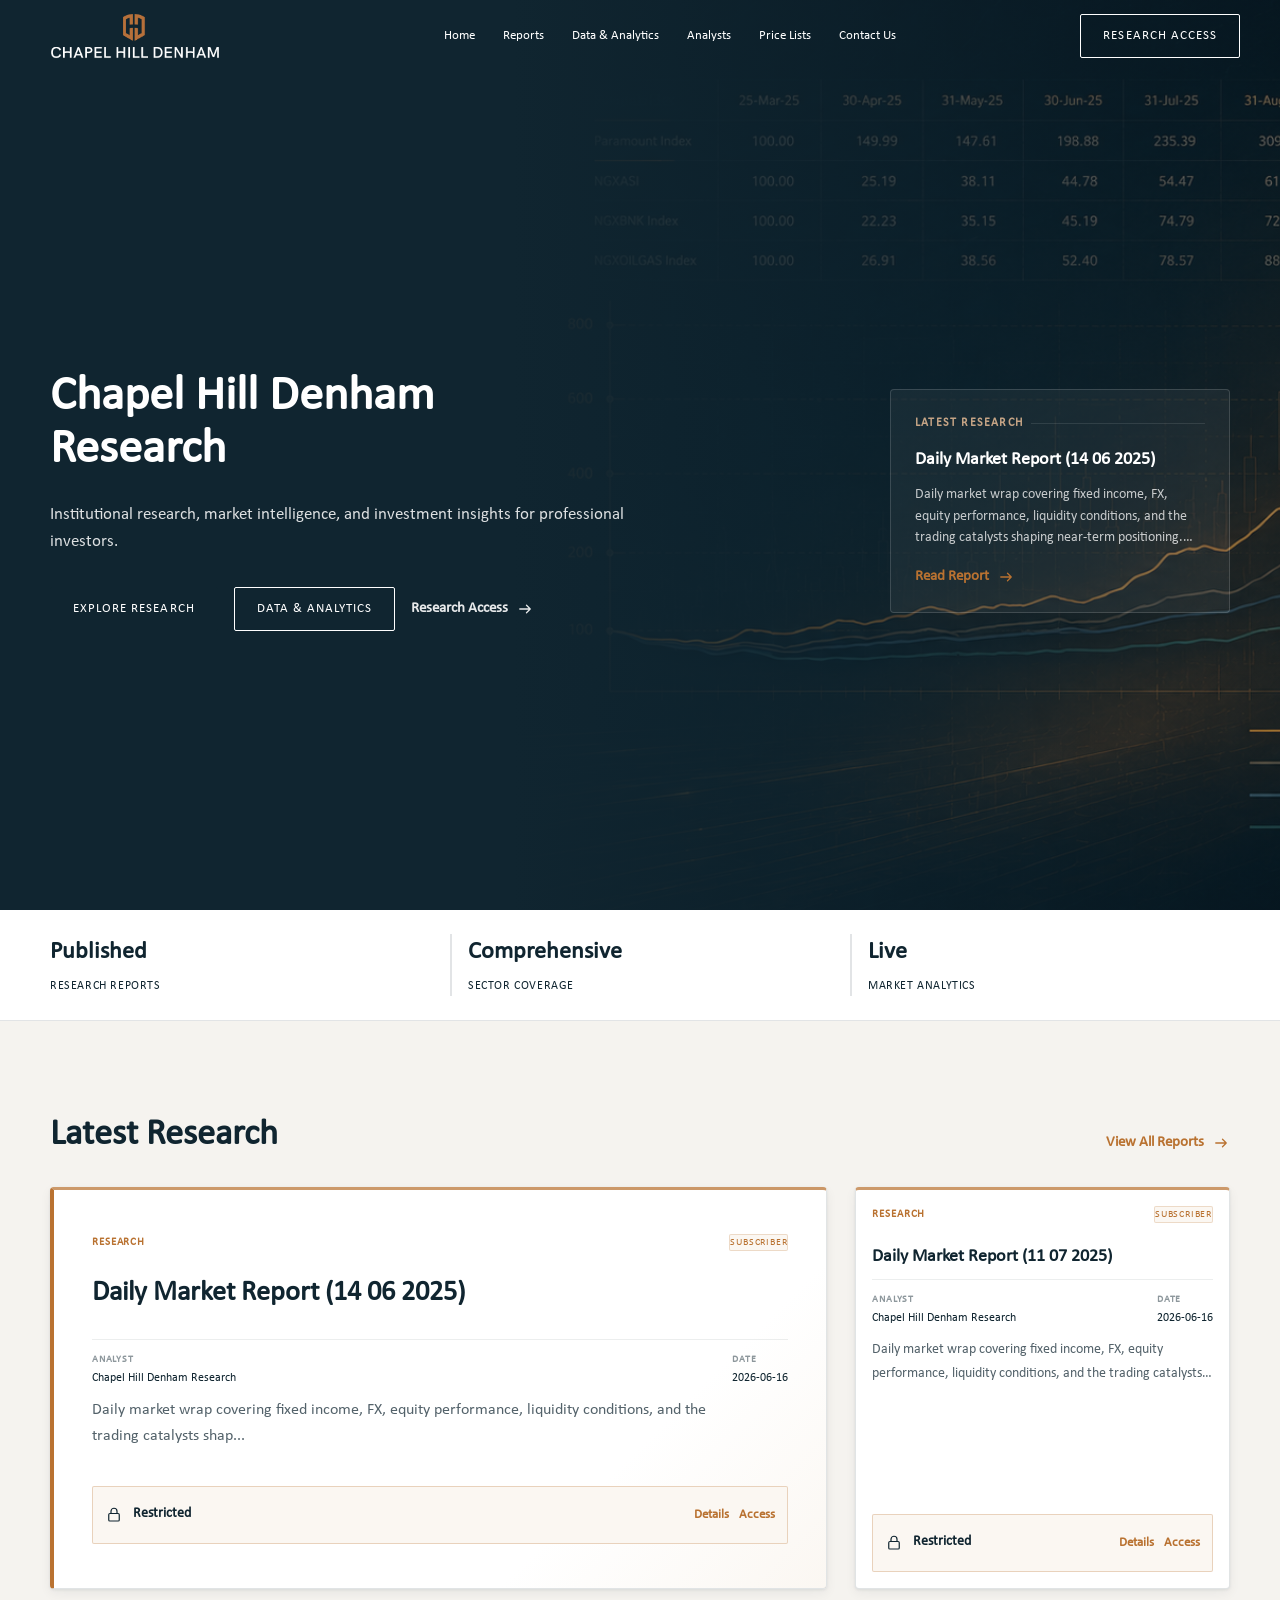
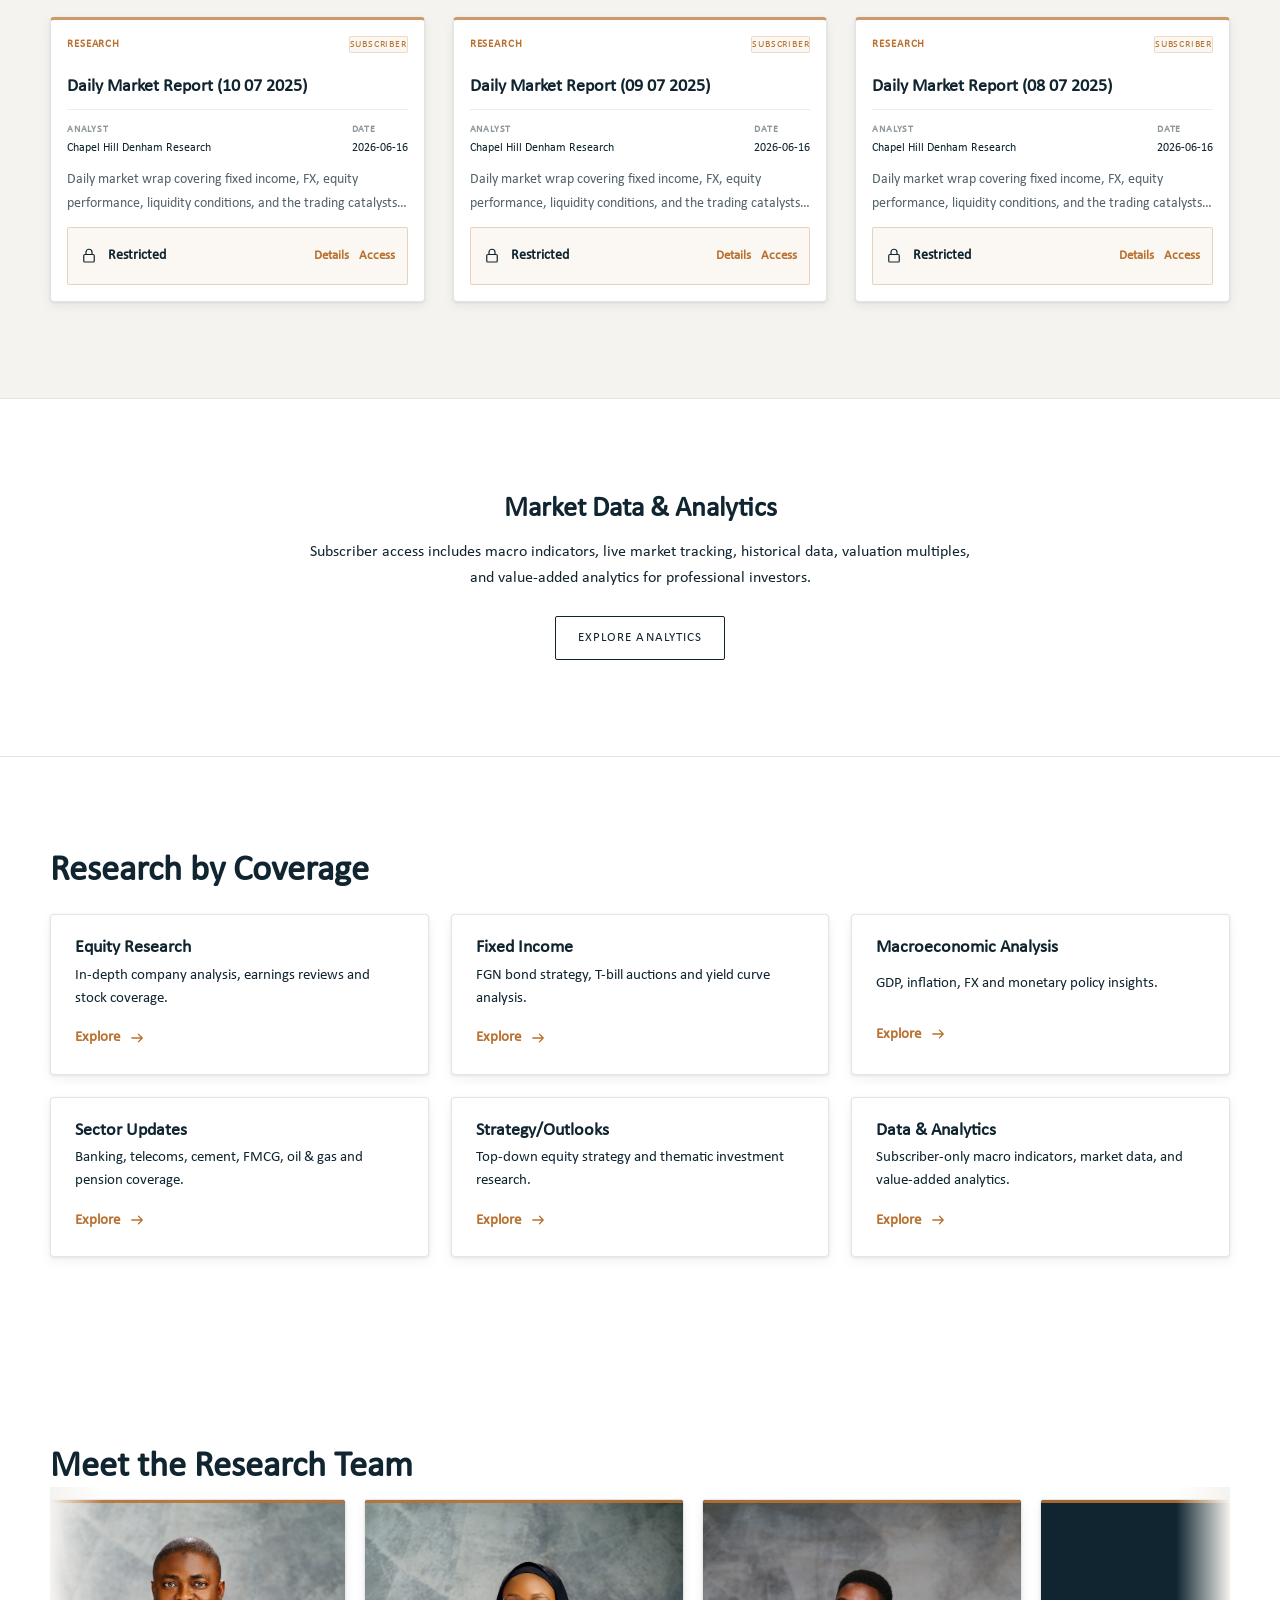
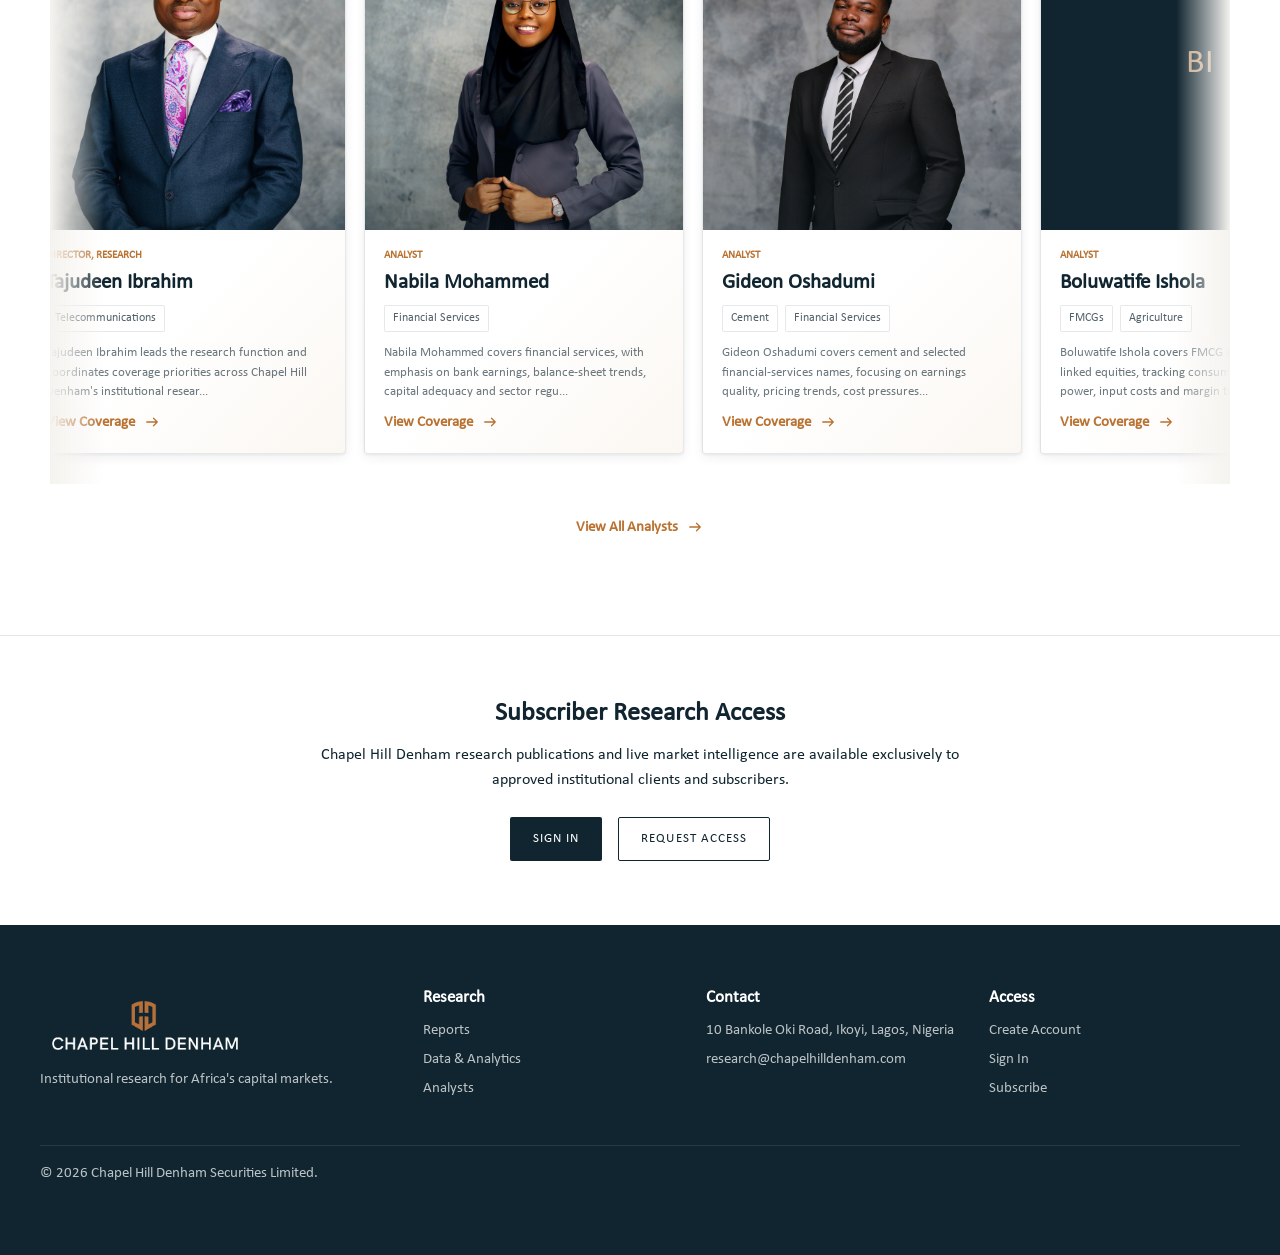
==== commit cbd13a03: "Add missing pages and analytics views" ====
--- a/assets/css/tokens.css
+++ b/assets/css/tokens.css
@@ -1,6 +1,6 @@
-@font-face{font-family:"Playfair Display";src:url("/assets/fonts/playfair-display.ttf") format("truetype");font-weight:400 900;font-style:normal;font-display:swap}
-@font-face{font-family:"Calibri";src:url("/assets/fonts/calibri.ttf") format("truetype");font-weight:400;font-style:normal;font-display:swap}
-@font-face{font-family:"IBM Plex Mono";src:url("/assets/fonts/ibm-plex-mono.ttf") format("truetype");font-weight:400;font-style:normal;font-display:swap}
+@font-face{font-family:"Playfair Display";src:url("../fonts/playfair-display.ttf") format("truetype");font-weight:400 900;font-style:normal;font-display:swap}
+@font-face{font-family:"Calibri";src:url("../fonts/calibri.ttf") format("truetype");font-weight:400;font-style:normal;font-display:swap}
+@font-face{font-family:"IBM Plex Mono";src:url("../fonts/ibm-plex-mono.ttf") format("truetype");font-weight:400;font-style:normal;font-display:swap}
 :root{
   --chd-navy:#102530;--chd-bronze:#B97231;--chd-navy-ui:#102530;--chd-bronze-ui:#B97231;--chd-navy-mid:#102430;--chd-bronze-soft:#C5A485;--chd-grey:#B6B6B6;--chd-white:#FFFFFF;--chd-off-white:#F5F3EF;--chd-black:#0A0A0A;
   --text-xs:11px;--text-sm:13px;--text-base:15px;--text-md:17px;--text-lg:22px;--text-xl:28px;--text-2xl:36px;--text-3xl:48px;--text-hero:56px;
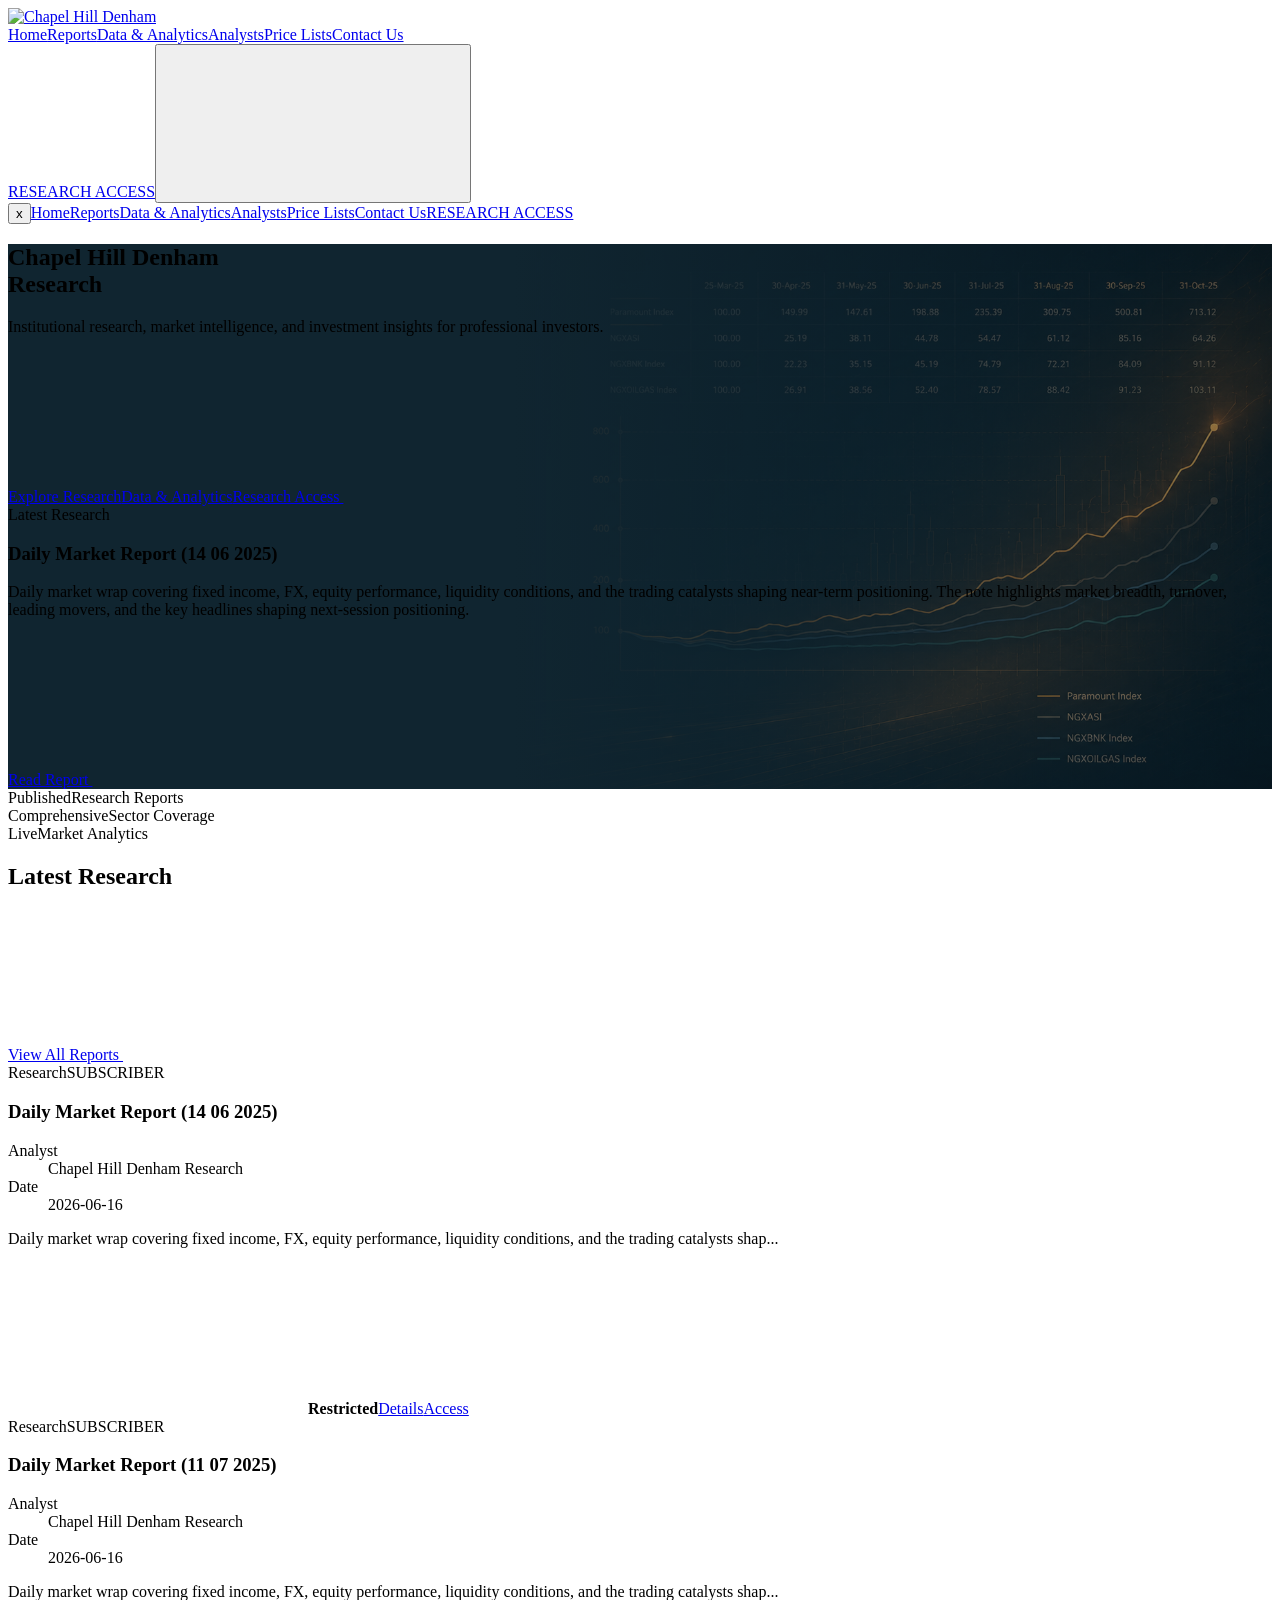
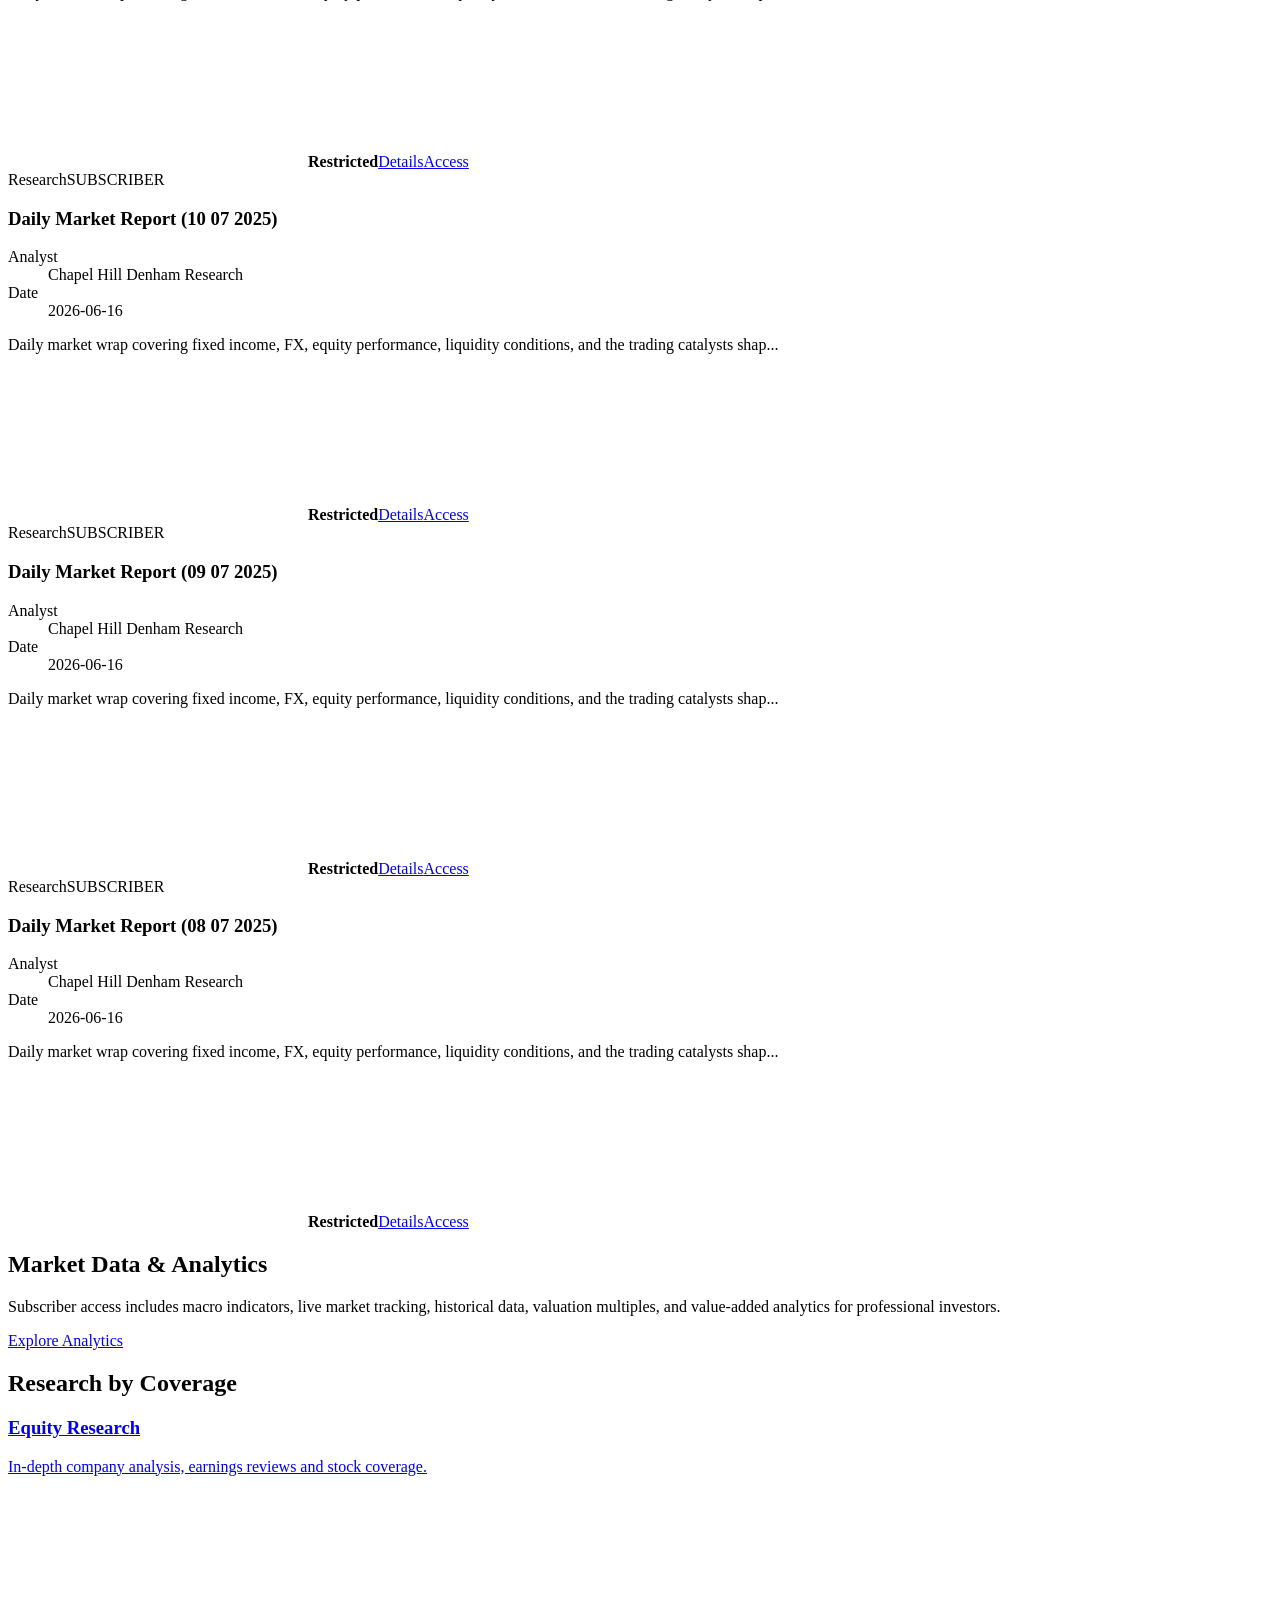
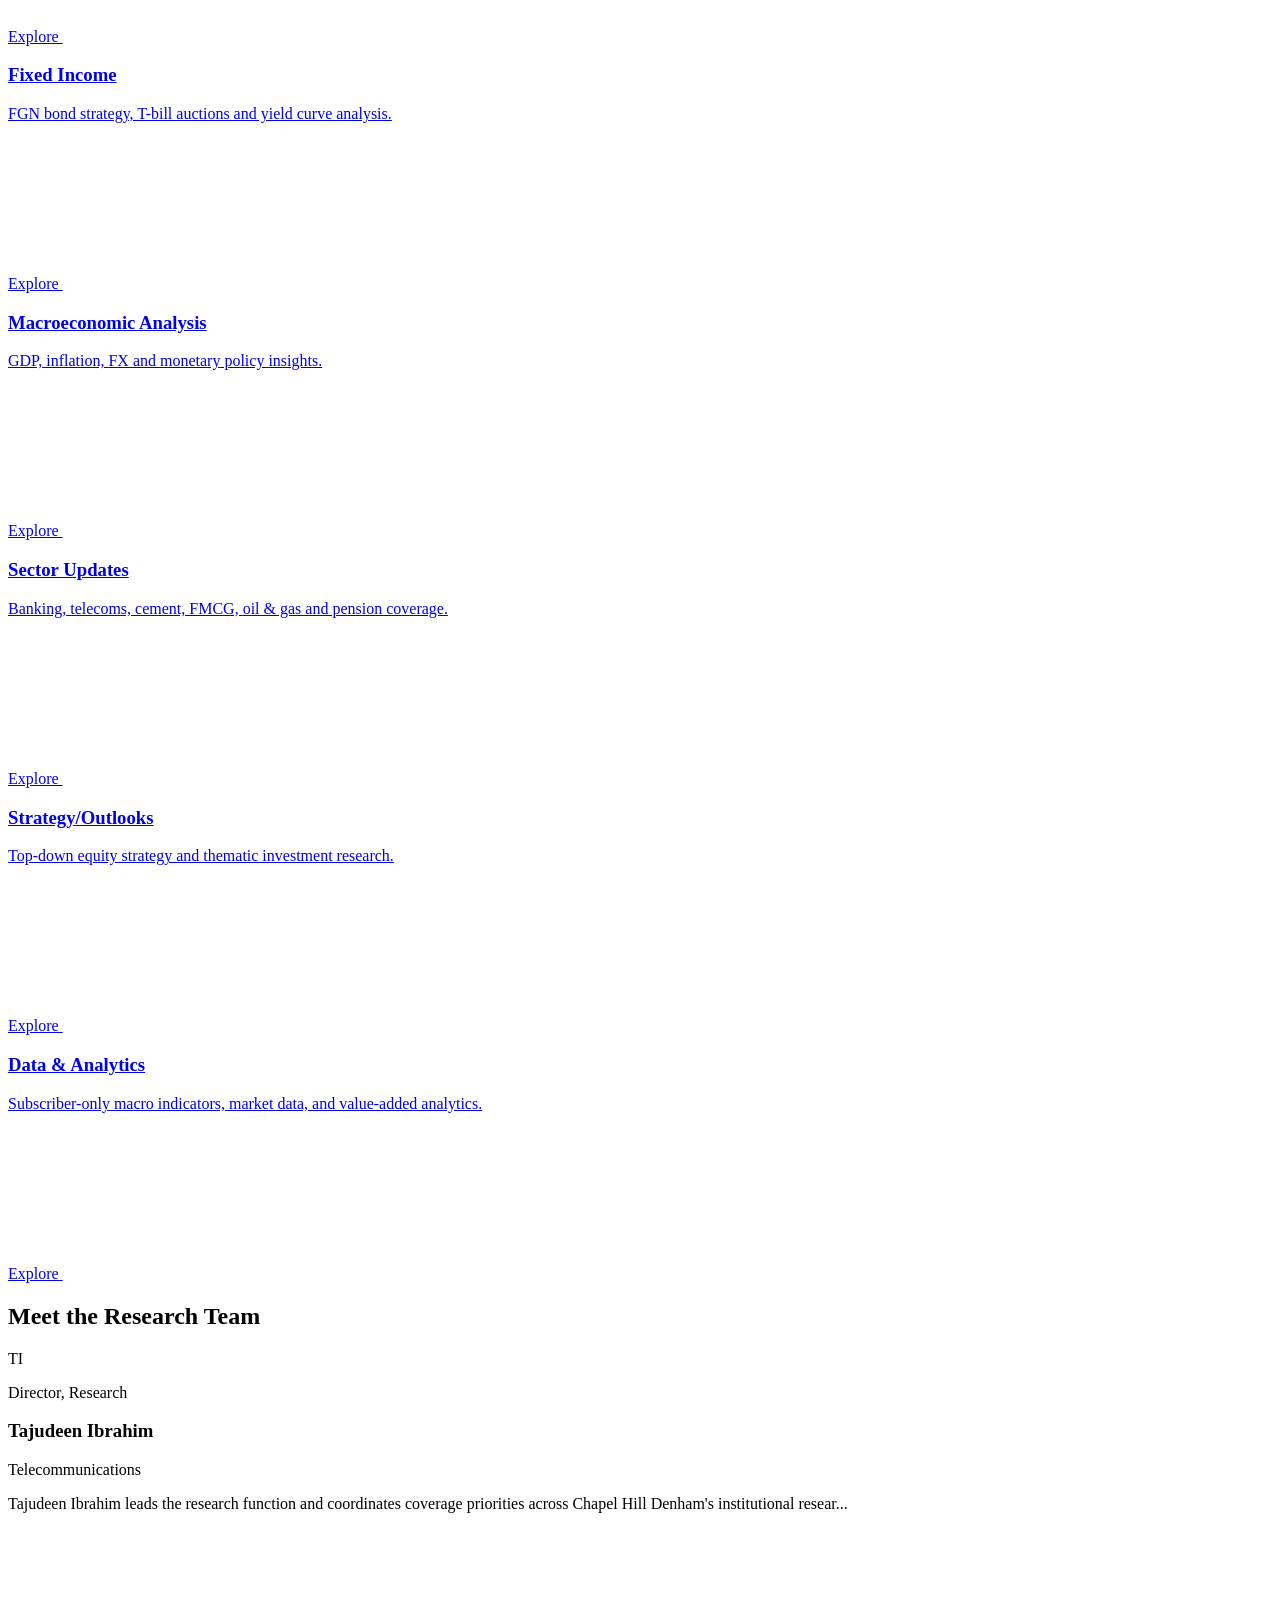
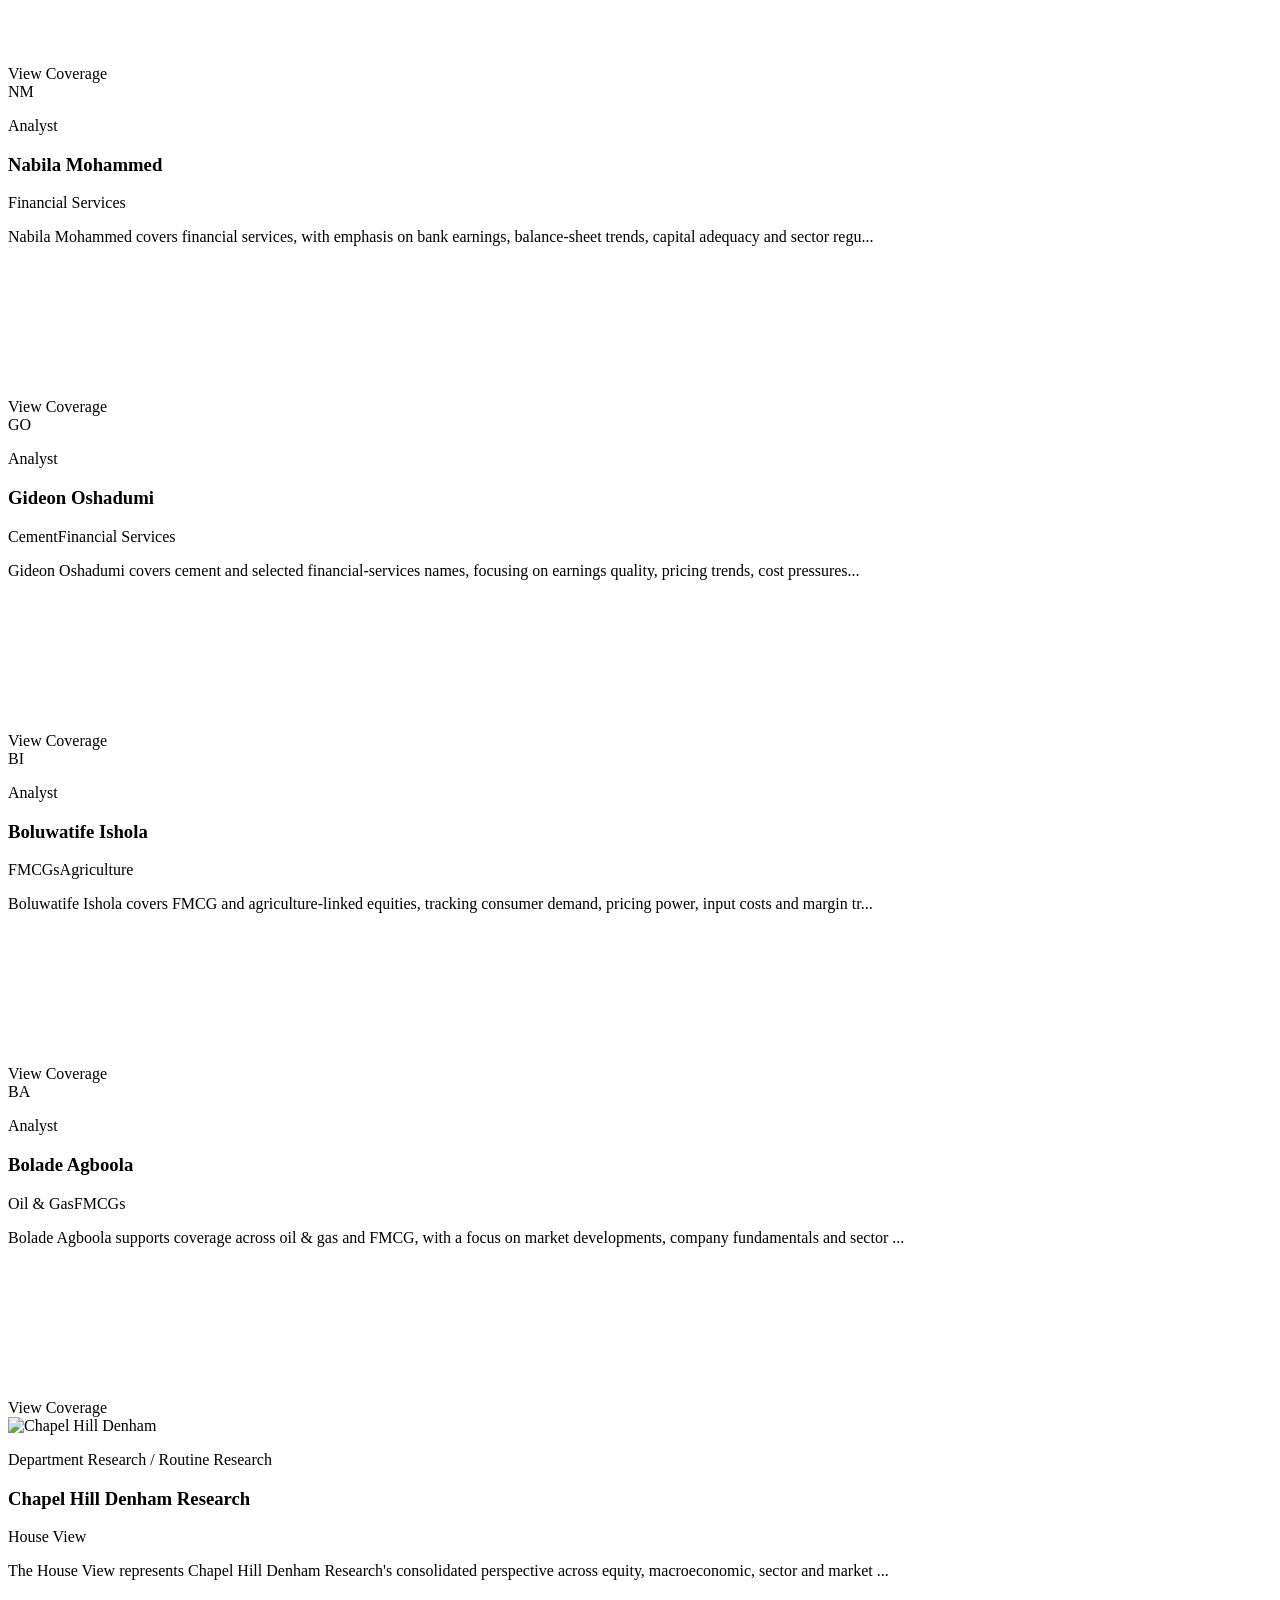
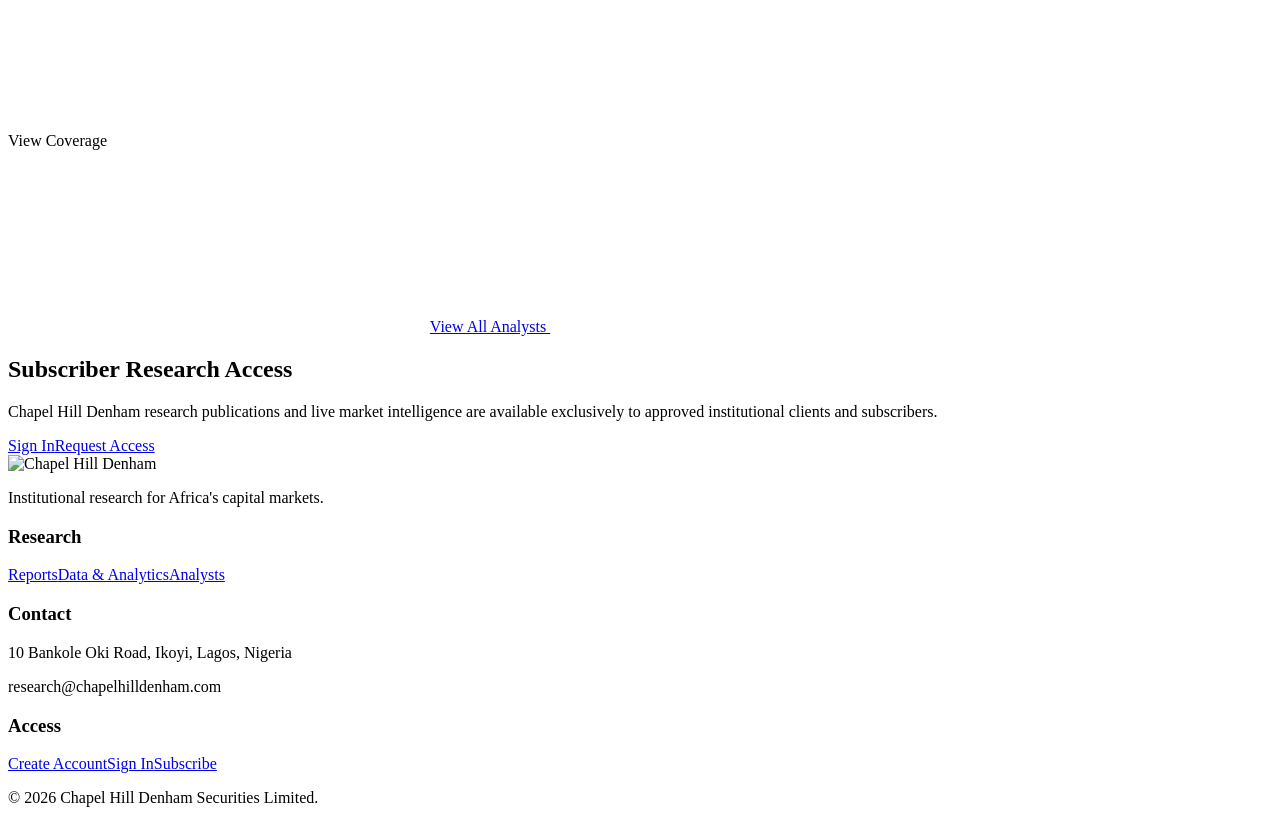
==== commit 0070ec6b: "Fix absolute paths in new pages" ====
--- a/index.html
+++ b/index.html
@@ -1 +1 @@
-<!DOCTYPE html><html lang="en"><head><meta charset="utf-8"><meta name="viewport" content="width=device-width, initial-scale=1"><title>Home | Chapel Hill Denham Research</title><link rel="icon" type="image/png" sizes="32x32" href="/assets/img/favicon-32.png"><link rel="icon" type="image/png" sizes="512x512" href="/assets/img/favicon.png"><link rel="apple-touch-icon" sizes="180x180" href="/assets/img/apple-touch-icon.png"><meta name="theme-color" content="#102530"><link rel="stylesheet" href="/assets/css/tokens.css"><link rel="stylesheet" href="/assets/css/base.css"><link rel="stylesheet" href="/assets/css/layout.css"><link rel="stylesheet" href="/assets/css/components.css"><link rel="stylesheet" href="/assets/css/light.css"><link rel="stylesheet" href="/assets/css/dark.css"></head><body class="theme-light" data-has-hero="true"><nav class="site-nav nav-transparent" data-nav=""><a class="brand brand-lockup" href="/"><img data-logo="" src="/assets/img/logo-white-transparent.png" alt="Chapel Hill Denham"></a><div class="nav-links"><a href="/">Home</a><a href="/reports.html">Reports</a><a href="/analytics.html">Data &amp; Analytics</a><a href="/analysts.html">Analysts</a><a href="/price-lists.html">Price Lists</a><a href="/contact.html">Contact Us</a></div><a class="btn btn-border nav-cta" href="/login.html">RESEARCH ACCESS</a><button class="nav-toggle" type="button" aria-label="Open menu" data-drawer-open="" aria-expanded="false"><svg class="icon" aria-hidden="true"><use href="/assets/icons/phosphor-sprite.svg#ph-menu"></use></svg></button></nav><div class="drawer-overlay" data-drawer-overlay=""></div><aside class="mobile-drawer" data-drawer=""><button class="drawer-close" type="button" aria-label="Close menu" data-drawer-close="">x</button><a href="/">Home</a><a href="/reports.html">Reports</a><a href="/analytics.html">Data &amp; Analytics</a><a href="/analysts.html">Analysts</a><a href="/price-lists.html">Price Lists</a><a href="/contact.html">Contact Us</a><a href="/login.html">RESEARCH ACCESS</a></aside><main class="enterprise-home"><section class="enterprise-hero" style="background-image: linear-gradient(to right, rgba(16,37,48, 1) 40%, rgba(16,37,48, 0.4) 100%), url(/assets/img/hero/paramount-index.png); background-size: cover; background-position: center;"><div class="container hero-inner"><div class="hero-copy"><h1>Chapel Hill Denham<br>Research</h1><p class="hero-val">Institutional research, market intelligence, and investment insights for professional investors.</p><div class="hero-actions"><a class="btn btn-navy" href="/reports.html">Explore Research</a><a class="btn btn-border" href="/analytics.html">Data &amp; Analytics</a><a class="text-link" href="/login.html">Research Access <svg class="icon" aria-hidden="true"><use href="/assets/icons/phosphor-sprite.svg#ph-arrow"></use></svg></a></div></div><aside class="hero-latest-panel"><div class="panel-header"><span>Latest Research</span></div><div class="hero-feature-card"><h3>Daily Market Report (14 06 2025)</h3><p>Daily market wrap covering fixed income, FX, equity performance, liquidity conditions, and the trading catalysts shaping near-term positioning. The note highlights market breadth, turnover, leading movers, and the key headlines shaping next-session positioning.</p><a class="text-link" href="/report.html?id=demo-ac5873fe3370adfa">Read Report <svg class="icon" aria-hidden="true"><use href="/assets/icons/phosphor-sprite.svg#ph-arrow"></use></svg></a></div></aside></div></section><section class="credibility-strip"><div class="container"><div class="cred-grid"><div class="cred-card"><span class="cred-val">Published</span><span class="cred-label">Research Reports</span></div><div class="cred-card"><span class="cred-val">Comprehensive</span><span class="cred-label">Sector Coverage</span></div><div class="cred-card"><span class="cred-val">Live</span><span class="cred-label">Market Analytics</span></div></div></div></section><section class="section"><div class="container"><div class="section-head"><h2>Latest Research</h2><a class="text-link" href="/reports.html">View All Reports <svg class="icon" aria-hidden="true"><use href="/assets/icons/phosphor-sprite.svg#ph-arrow"></use></svg></a></div><div class="report-grid report-grid-compact"><article class="report-card research-report-card locked report-card-compact" data-report-card="" data-category="other" data-search="daily market report (14 06 2025) daily market wrap covering fixed income, fx, equity performance, liquidity conditions, and the trading catalysts shap... chapel hill denham research research "><div class="report-card-top"><span class="report-meta">Research</span><span class="report-access-label">SUBSCRIBER</span></div><h3 title="Daily Market Report (14 06 2025)">Daily Market Report (14 06 2025)</h3><dl class="report-card-facts"><div><dt>Analyst</dt><dd>Chapel Hill Denham Research</dd></div><div><dt>Date</dt><dd>2026-06-16</dd></div></dl><p class="report-card-abstract">Daily market wrap covering fixed income, FX, equity performance, liquidity conditions, and the trading catalysts shap...</p><div class="locked-panel report-action"><svg class="icon" aria-hidden="true"><use href="/assets/icons/phosphor-sprite.svg#ph-lock"></use></svg><strong>Restricted</strong><a class="text-link" href="/report.html?id=demo-ac5873fe3370adfa">Details</a><a class="text-link" href="/subscribe.html">Access</a></div></article><article class="report-card research-report-card locked report-card-compact" data-report-card="" data-category="other" data-search="daily market report (11 07 2025) daily market wrap covering fixed income, fx, equity performance, liquidity conditions, and the trading catalysts shap... chapel hill denham research research "><div class="report-card-top"><span class="report-meta">Research</span><span class="report-access-label">SUBSCRIBER</span></div><h3 title="Daily Market Report (11 07 2025)">Daily Market Report (11 07 2025)</h3><dl class="report-card-facts"><div><dt>Analyst</dt><dd>Chapel Hill Denham Research</dd></div><div><dt>Date</dt><dd>2026-06-16</dd></div></dl><p class="report-card-abstract">Daily market wrap covering fixed income, FX, equity performance, liquidity conditions, and the trading catalysts shap...</p><div class="locked-panel report-action"><svg class="icon" aria-hidden="true"><use href="/assets/icons/phosphor-sprite.svg#ph-lock"></use></svg><strong>Restricted</strong><a class="text-link" href="/report.html?id=demo-d59bde9b11bf854c">Details</a><a class="text-link" href="/subscribe.html">Access</a></div></article><article class="report-card research-report-card locked report-card-compact" data-report-card="" data-category="other" data-search="daily market report (10 07 2025) daily market wrap covering fixed income, fx, equity performance, liquidity conditions, and the trading catalysts shap... chapel hill denham research research "><div class="report-card-top"><span class="report-meta">Research</span><span class="report-access-label">SUBSCRIBER</span></div><h3 title="Daily Market Report (10 07 2025)">Daily Market Report (10 07 2025)</h3><dl class="report-card-facts"><div><dt>Analyst</dt><dd>Chapel Hill Denham Research</dd></div><div><dt>Date</dt><dd>2026-06-16</dd></div></dl><p class="report-card-abstract">Daily market wrap covering fixed income, FX, equity performance, liquidity conditions, and the trading catalysts shap...</p><div class="locked-panel report-action"><svg class="icon" aria-hidden="true"><use href="/assets/icons/phosphor-sprite.svg#ph-lock"></use></svg><strong>Restricted</strong><a class="text-link" href="/report.html?id=demo-0d782d790682fec5">Details</a><a class="text-link" href="/subscribe.html">Access</a></div></article><article class="report-card research-report-card locked report-card-compact" data-report-card="" data-category="other" data-search="daily market report (09 07 2025) daily market wrap covering fixed income, fx, equity performance, liquidity conditions, and the trading catalysts shap... chapel hill denham research research "><div class="report-card-top"><span class="report-meta">Research</span><span class="report-access-label">SUBSCRIBER</span></div><h3 title="Daily Market Report (09 07 2025)">Daily Market Report (09 07 2025)</h3><dl class="report-card-facts"><div><dt>Analyst</dt><dd>Chapel Hill Denham Research</dd></div><div><dt>Date</dt><dd>2026-06-16</dd></div></dl><p class="report-card-abstract">Daily market wrap covering fixed income, FX, equity performance, liquidity conditions, and the trading catalysts shap...</p><div class="locked-panel report-action"><svg class="icon" aria-hidden="true"><use href="/assets/icons/phosphor-sprite.svg#ph-lock"></use></svg><strong>Restricted</strong><a class="text-link" href="/report.html?id=demo-2fb24e12a99c7fd5">Details</a><a class="text-link" href="/subscribe.html">Access</a></div></article><article class="report-card research-report-card locked report-card-compact" data-report-card="" data-category="other" data-search="daily market report (08 07 2025) daily market wrap covering fixed income, fx, equity performance, liquidity conditions, and the trading catalysts shap... chapel hill denham research research "><div class="report-card-top"><span class="report-meta">Research</span><span class="report-access-label">SUBSCRIBER</span></div><h3 title="Daily Market Report (08 07 2025)">Daily Market Report (08 07 2025)</h3><dl class="report-card-facts"><div><dt>Analyst</dt><dd>Chapel Hill Denham Research</dd></div><div><dt>Date</dt><dd>2026-06-16</dd></div></dl><p class="report-card-abstract">Daily market wrap covering fixed income, FX, equity performance, liquidity conditions, and the trading catalysts shap...</p><div class="locked-panel report-action"><svg class="icon" aria-hidden="true"><use href="/assets/icons/phosphor-sprite.svg#ph-lock"></use></svg><strong>Restricted</strong><a class="text-link" href="/report.html?id=demo-95070f3a352caf88">Details</a><a class="text-link" href="/subscribe.html">Access</a></div></article></div></div></section><section class="section light-teaser data-teaser"><div class="container"><div class="teaser-content"><h2>Market Data &amp; Analytics</h2><p>Subscriber access includes macro indicators, live market tracking, historical data, valuation multiples, and value-added analytics for professional investors.</p><a class="btn btn-border" href="/analytics.html">Explore Analytics</a></div></div></section><section class="section alt coverage-section"><div class="container"><h2>Research by Coverage</h2><div class="category-grid"><a class="tile coverage-tile" href="/reports.html?category=equity" aria-label="View Equity Research"><h3>Equity Research</h3><p>In-depth company analysis, earnings reviews and stock coverage.</p><span class="text-link">Explore <svg class="icon" aria-hidden="true"><use href="/assets/icons/phosphor-sprite.svg#ph-arrow"></use></svg></span></a><a class="tile coverage-tile" href="/reports.html?category=fixed_income" aria-label="View Fixed Income"><h3>Fixed Income</h3><p>FGN bond strategy, T-bill auctions and yield curve analysis.</p><span class="text-link">Explore <svg class="icon" aria-hidden="true"><use href="/assets/icons/phosphor-sprite.svg#ph-arrow"></use></svg></span></a><a class="tile coverage-tile" href="/reports.html?category=macro" aria-label="View Macroeconomic Analysis"><h3>Macroeconomic Analysis</h3><p>GDP, inflation, FX and monetary policy insights.</p><span class="text-link">Explore <svg class="icon" aria-hidden="true"><use href="/assets/icons/phosphor-sprite.svg#ph-arrow"></use></svg></span></a><a class="tile coverage-tile" href="/reports.html?category=sector" aria-label="View Sector Updates"><h3>Sector Updates</h3><p>Banking, telecoms, cement, FMCG, oil &amp; gas and pension coverage.</p><span class="text-link">Explore <svg class="icon" aria-hidden="true"><use href="/assets/icons/phosphor-sprite.svg#ph-arrow"></use></svg></span></a><a class="tile coverage-tile" href="/reports.html?search=strategy" aria-label="View Strategy/Outlooks"><h3>Strategy/Outlooks</h3><p>Top-down equity strategy and thematic investment research.</p><span class="text-link">Explore <svg class="icon" aria-hidden="true"><use href="/assets/icons/phosphor-sprite.svg#ph-arrow"></use></svg></span></a><a class="tile coverage-tile" href="/analytics.html" aria-label="View Data &amp; Analytics"><h3>Data &amp; Analytics</h3><p>Subscriber-only macro indicators, market data, and value-added analytics.</p><span class="text-link">Explore <svg class="icon" aria-hidden="true"><use href="/assets/icons/phosphor-sprite.svg#ph-arrow"></use></svg></span></a></div></div></section><section class="section"><div class="container"><h2>Meet the Research Team</h2><div class="analyst-strip-shell"><div class="analyst-strip analyst-strip-public analyst-strip-home" aria-label="Research team profiles"><article class="analyst-card analyst-card-compact" data-analyst-card="" data-modal="home-analyst-1" role="button" tabindex="0" aria-label="View coverage for Tajudeen Ibrahim"><div class="analyst-photo" style="--analyst-photo-position:50% 0%"><span class="analyst-initials">TI</span><img src="/assets/img/analysts/tajudeen-ibrahim.jpg" alt="Tajudeen Ibrahim" onerror="this.remove()"></div><div class="analyst-info"><p class="analyst-role">Director, Research</p><h3>Tajudeen Ibrahim</h3><div class="analyst-coverage" aria-label="Coverage sectors"><span>Telecommunications</span></div><p class="analyst-bio-preview">Tajudeen Ibrahim leads the research function and coordinates coverage priorities across Chapel Hill Denham's institutional resear...</p><span class="text-link analyst-link">View Coverage <svg class="icon" aria-hidden="true"><use href="/assets/icons/phosphor-sprite.svg#ph-arrow"></use></svg></span></div></article><dialog id="home-analyst-1" class="analyst-modal"><form method="dialog"><button class="drawer-close" aria-label="Close">x</button></form><div class="analyst-modal-body"><div class="analyst-modal-photo" style="--analyst-photo-position:50% 0%"><span class="analyst-initials">TI</span><img src="/assets/img/analysts/tajudeen-ibrahim.jpg" alt="Tajudeen Ibrahim" onerror="this.remove()"></div><div class="analyst-modal-heading"><p class="analyst-role">Director, Research</p><h2>Tajudeen Ibrahim</h2><div class="analyst-coverage"><span>Telecommunications</span></div></div><section class="analyst-bio"><h3>Biography</h3><p>Tajudeen Ibrahim leads the research function and coordinates coverage priorities across Chapel Hill Denham's institutional research platform. His work focuses on telecommunications, market strategy and the interpretation of sector developments for investor decision-making.</p></section><h3>Recent Coverage</h3><div class="analyst-report-list"><a href="/report.html?id=demo-dfa6e81d2edd3c80"><span>Research</span><strong>MTNN  Vs Airtel Africa 2025 Strategy</strong><small>2026-06-16</small></a><a href="/report.html?id=demo-a9a798fa5de5f1ea"><span>Research</span><strong>MTNN Initial Comments 31 October 2025.</strong><small>2026-06-16</small></a><a href="/report.html?id=demo-5555daa9935c9d0d"><span>Research</span><strong>MTNN Initial Comments 31 July 2025</strong><small>2026-06-16</small></a><a href="/report.html?id=demo-9e779c73d4109cf0"><span>Research</span><strong>MTNN Initial Comments 28 Feb 2025</strong><small>2026-06-16</small></a><a href="/report.html?id=demo-1218180f8510c04e"><span>Research</span><strong>MTNN Initial Comments 2025</strong><small>2026-06-16</small></a></div></div></dialog><article class="analyst-card analyst-card-compact" data-analyst-card="" data-modal="home-analyst-2" role="button" tabindex="0" aria-label="View coverage for Nabila Mohammed"><div class="analyst-photo" style="--analyst-photo-position:50% 15%"><span class="analyst-initials">NM</span><img src="/assets/img/analysts/nabila-mohammed.jpg" alt="Nabila Mohammed" onerror="this.remove()"></div><div class="analyst-info"><p class="analyst-role">Analyst</p><h3>Nabila Mohammed</h3><div class="analyst-coverage" aria-label="Coverage sectors"><span>Financial Services</span></div><p class="analyst-bio-preview">Nabila Mohammed covers financial services, with emphasis on bank earnings, balance-sheet trends, capital adequacy and sector regu...</p><span class="text-link analyst-link">View Coverage <svg class="icon" aria-hidden="true"><use href="/assets/icons/phosphor-sprite.svg#ph-arrow"></use></svg></span></div></article><dialog id="home-analyst-2" class="analyst-modal"><form method="dialog"><button class="drawer-close" aria-label="Close">x</button></form><div class="analyst-modal-body"><div class="analyst-modal-photo" style="--analyst-photo-position:50% 15%"><span class="analyst-initials">NM</span><img src="/assets/img/analysts/nabila-mohammed.jpg" alt="Nabila Mohammed" onerror="this.remove()"></div><div class="analyst-modal-heading"><p class="analyst-role">Analyst</p><h2>Nabila Mohammed</h2><div class="analyst-coverage"><span>Financial Services</span></div></div><section class="analyst-bio"><h3>Biography</h3><p>Nabila Mohammed covers financial services, with emphasis on bank earnings, balance-sheet trends, capital adequacy and sector regulation. Her research supports institutional clients with concise analysis of valuation drivers and operating performance.</p></section><h3>Recent Coverage</h3><div class="analyst-report-list"><a href="/report.html?id=demo-e3fe0dacaf2ad87f"><span>Research</span><strong>Banking Sector Update Dovish Cycle</strong><small>2026-06-16</small></a><a href="/report.html?id=demo-8d4d750720358393"><span>Research</span><strong>2025 Banking Sector Update   </strong><small>2026-06-16</small></a><a href="/report.html?id=demo-fea087291eae7010"><span>Research</span><strong>GTCO Vs Zenith 2026 Strategy</strong><small>2026-06-16</small></a><a href="/report.html?id=demo-a5cfb9ffb2bb94ab"><span>Research</span><strong>GTCO Vs Zenith 2025 Strategy</strong><small>2026-06-16</small></a><a href="/report.html?id=demo-3fb8bca89db0c9f5"><span>Research</span><strong>Zenith FY 25 Initial Comments NEW</strong><small>2026-06-16</small></a></div></div></dialog><article class="analyst-card analyst-card-compact" data-analyst-card="" data-modal="home-analyst-3" role="button" tabindex="0" aria-label="View coverage for Gideon Oshadumi"><div class="analyst-photo" style="--analyst-photo-position:50% 0%"><span class="analyst-initials">GO</span><img src="/assets/img/analysts/gideon-oshadumi.jpg" alt="Gideon Oshadumi" onerror="this.remove()"></div><div class="analyst-info"><p class="analyst-role">Analyst</p><h3>Gideon Oshadumi</h3><div class="analyst-coverage" aria-label="Coverage sectors"><span>Cement</span><span>Financial Services</span></div><p class="analyst-bio-preview">Gideon Oshadumi covers cement and selected financial-services names, focusing on earnings quality, pricing trends, cost pressures...</p><span class="text-link analyst-link">View Coverage <svg class="icon" aria-hidden="true"><use href="/assets/icons/phosphor-sprite.svg#ph-arrow"></use></svg></span></div></article><dialog id="home-analyst-3" class="analyst-modal"><form method="dialog"><button class="drawer-close" aria-label="Close">x</button></form><div class="analyst-modal-body"><div class="analyst-modal-photo" style="--analyst-photo-position:50% 0%"><span class="analyst-initials">GO</span><img src="/assets/img/analysts/gideon-oshadumi.jpg" alt="Gideon Oshadumi" onerror="this.remove()"></div><div class="analyst-modal-heading"><p class="analyst-role">Analyst</p><h2>Gideon Oshadumi</h2><div class="analyst-coverage"><span>Cement</span><span>Financial Services</span></div></div><section class="analyst-bio"><h3>Biography</h3><p>Gideon Oshadumi covers cement and selected financial-services names, focusing on earnings quality, pricing trends, cost pressures and balance-sheet resilience. His work combines company analysis with sector context for actionable research views.</p></section><h3>Recent Coverage</h3><div class="analyst-report-list"><a href="/report.html?id=demo-5ce024ea4b26bca7"><span>Research</span><strong>Cement Sector Update</strong><small>2026-06-16</small></a><a href="/report.html?id=demo-ffb322fdd6e04a0d"><span>Research</span><strong>Lafarge Africa Plc Q3 25 INITIAL COMMENTS</strong><small>2026-06-16</small></a><a href="/report.html?id=demo-7d1b7acb40b78fbb"><span>Research</span><strong>Lafarge Africa Plc Q1 25 INITIAL  COMMENTS</strong><small>2026-06-16</small></a><a href="/report.html?id=demo-b0dad605d5eef401"><span>Research</span><strong>Lafarge Africa Plc H1 25 INITIAL COMMENTS</strong><small>2026-06-16</small></a><a href="/report.html?id=demo-50d38e492ee03abf"><span>Research</span><strong>Lafarge Africa Plc H1 25 Company Update</strong><small>2026-06-16</small></a></div></div></dialog><article class="analyst-card analyst-card-compact" data-analyst-card="" data-modal="home-analyst-4" role="button" tabindex="0" aria-label="View coverage for Boluwatife Ishola"><div class="analyst-photo" style="--analyst-photo-position:50% 19%"><span class="analyst-initials">BI</span><img src="/assets/img/analysts/boluwatife-ishola.jpg" alt="Boluwatife Ishola" onerror="this.remove()"></div><div class="analyst-info"><p class="analyst-role">Analyst</p><h3>Boluwatife Ishola</h3><div class="analyst-coverage" aria-label="Coverage sectors"><span>FMCGs</span><span>Agriculture</span></div><p class="analyst-bio-preview">Boluwatife Ishola covers FMCG and agriculture-linked equities, tracking consumer demand, pricing power, input costs and margin tr...</p><span class="text-link analyst-link">View Coverage <svg class="icon" aria-hidden="true"><use href="/assets/icons/phosphor-sprite.svg#ph-arrow"></use></svg></span></div></article><dialog id="home-analyst-4" class="analyst-modal"><form method="dialog"><button class="drawer-close" aria-label="Close">x</button></form><div class="analyst-modal-body"><div class="analyst-modal-photo" style="--analyst-photo-position:50% 19%"><span class="analyst-initials">BI</span><img src="/assets/img/analysts/boluwatife-ishola.jpg" alt="Boluwatife Ishola" onerror="this.remove()"></div><div class="analyst-modal-heading"><p class="analyst-role">Analyst</p><h2>Boluwatife Ishola</h2><div class="analyst-coverage"><span>FMCGs</span><span>Agriculture</span></div></div><section class="analyst-bio"><h3>Biography</h3><p>Boluwatife Ishola covers FMCG and agriculture-linked equities, tracking consumer demand, pricing power, input costs and margin trends. Her research focuses on the operating factors shaping listed companies in Nigeria's consumer economy.</p></section><h3>Recent Coverage</h3><div class="analyst-report-list"><a href="/report.html?id=demo-d7413bb26a7d8117"><span>Research</span><strong>Okomu Vs Presco Pair Trade</strong><small>2026-06-16</small></a><a href="/report.html?id=demo-10b1535988a59037"><span>Research</span><strong>Q1 25 Presco Company Update</strong><small>2026-06-16</small></a><a href="/report.html?id=demo-87c5e4cf67205454"><span>Research</span><strong>Presco Plc Initial Comments</strong><small>2026-06-16</small></a><a href="/report.html?id=demo-667e789614975052"><span>Research</span><strong>Presco Plc FY 25 Initial Comments</strong><small>2026-06-16</small></a><a href="/report.html?id=demo-da967813ff93fff9"><span>Research</span><strong>Okomu Oil Palm Plc FY 25 Initial Comments</strong><small>2026-06-16</small></a></div></div></dialog><article class="analyst-card analyst-card-compact" data-analyst-card="" data-modal="home-analyst-5" role="button" tabindex="0" aria-label="View coverage for Bolade Agboola"><div class="analyst-photo" style="--analyst-photo-position:50% 17%"><span class="analyst-initials">BA</span><img src="/uploads/analysts/bolade-agboola-41971add121d.jpg" alt="Bolade Agboola" onerror="this.remove()"></div><div class="analyst-info"><p class="analyst-role">Analyst</p><h3>Bolade Agboola</h3><div class="analyst-coverage" aria-label="Coverage sectors"><span>Oil &amp; Gas</span><span>FMCGs</span></div><p class="analyst-bio-preview">Bolade Agboola supports coverage across oil &amp; gas and FMCG, with a focus on market developments, company fundamentals and sector ...</p><span class="text-link analyst-link">View Coverage <svg class="icon" aria-hidden="true"><use href="/assets/icons/phosphor-sprite.svg#ph-arrow"></use></svg></span></div></article><dialog id="home-analyst-5" class="analyst-modal"><form method="dialog"><button class="drawer-close" aria-label="Close">x</button></form><div class="analyst-modal-body"><div class="analyst-modal-photo" style="--analyst-photo-position:50% 17%"><span class="analyst-initials">BA</span><img src="/uploads/analysts/bolade-agboola-41971add121d.jpg" alt="Bolade Agboola" onerror="this.remove()"></div><div class="analyst-modal-heading"><p class="analyst-role">Analyst</p><h2>Bolade Agboola</h2><div class="analyst-coverage"><span>Oil &amp; Gas</span><span>FMCGs</span></div></div><section class="analyst-bio"><h3>Biography</h3><p>Bolade Agboola supports coverage across oil &amp; gas and FMCG, with a focus on market developments, company fundamentals and sector themes. Her work contributes to timely research notes and the broader Chapel Hill Denham house view.</p></section><h3>Recent Coverage</h3><div class="analyst-report-list"><a href="/report.html?id=demo-795c078b0d70f208"><span>Research</span><strong>Seplat Initial Comments H1 2025</strong><small>2026-06-16</small></a><a href="/report.html?id=demo-40be83176f233105"><span>Research</span><strong>Seplat Initial Comments FY 25</strong><small>2026-06-16</small></a><a href="/report.html?id=demo-13a0932dec2f1fd6"><span>Research</span><strong>Seplat Initial Comments FY 2024</strong><small>2026-06-16</small></a><a href="/report.html?id=demo-0661e129a19ef420"><span>Research</span><strong>Seplat Initial Comments 9M 2025</strong><small>2026-06-16</small></a><a href="/report.html?id=demo-b96c911a70cc03d4"><span>Research</span><strong>Seplat Energy Plc Report</strong><small>2026-06-16</small></a></div></div></dialog><article class="analyst-card analyst-card-compact" data-analyst-card="" data-modal="home-analyst-6" role="button" tabindex="0" aria-label="View coverage for Chapel Hill Denham Research"><div class="analyst-photo analyst-photo-house" style="--analyst-photo-position:50% 0%"><img class="analyst-house-logo" src="/assets/img/logo-white-transparent.png" alt="Chapel Hill Denham"></div><div class="analyst-info"><p class="analyst-role">Department Research / Routine Research</p><h3>Chapel Hill Denham Research</h3><div class="analyst-coverage" aria-label="Coverage sectors"><span>House View</span></div><p class="analyst-bio-preview">The House View represents Chapel Hill Denham Research's consolidated perspective across equity, macroeconomic, sector and market ...</p><span class="text-link analyst-link">View Coverage <svg class="icon" aria-hidden="true"><use href="/assets/icons/phosphor-sprite.svg#ph-arrow"></use></svg></span></div></article><dialog id="home-analyst-6" class="analyst-modal"><form method="dialog"><button class="drawer-close" aria-label="Close">x</button></form><div class="analyst-modal-body"><div class="analyst-modal-photo analyst-photo-house" style="--analyst-photo-position:50% 0%"><img class="analyst-house-logo" src="/assets/img/logo-white-transparent.png" alt="Chapel Hill Denham"></div><div class="analyst-modal-heading"><p class="analyst-role">Department Research / Routine Research</p><h2>Chapel Hill Denham Research</h2><div class="analyst-coverage"><span>House View</span></div></div><section class="analyst-bio"><h3>Biography</h3><p>The House View represents Chapel Hill Denham Research's consolidated perspective across equity, macroeconomic, sector and market strategy coverage. It is used where a report reflects the desk's institutional view rather than a single named analyst.</p></section><h3>Recent Coverage</h3><div class="analyst-report-list"><a href="/report.html?id=demo-4b5533af7902f9cb"><span>Research</span><strong>Forbearance Report</strong><small>2026-06-16</small></a><a href="/report.html?id=demo-2158eade8f131de0"><span>Research</span><strong>Consumer Goods Sector Report</strong><small>2026-06-16</small></a><a href="/report.html?id=demo-9000ab7d5e387fd6"><span>Research</span><strong>Agriculture Sector Report</strong><small>2026-06-16</small></a><a href="/report.html?id=demo-99ab6a142cd718e6"><span>Research</span><strong>H1 Review And H2 Outlook</strong><small>2026-06-16</small></a><a href="/report.html?id=demo-23729fa37e7cf43e"><span>Research</span><strong>2026 Outlook</strong><small>2026-06-16</small></a></div></div></dialog></div></div><div style="margin-top:2rem;text-align:center;"><a class="text-link" href="/analysts.html">View All Analysts <svg class="icon" aria-hidden="true"><use href="/assets/icons/phosphor-sprite.svg#ph-arrow"></use></svg></a></div></div></section><section class="section access-section alt"><div class="container access-container"><h2>Subscriber Research Access</h2><p>Chapel Hill Denham research publications and live market intelligence are available exclusively to approved institutional clients and subscribers.</p><div class="access-actions"><a class="btn btn-navy" href="/login.html">Sign In</a><a class="btn btn-border" href="/subscribe.html">Request Access</a></div></div></section></main><script src="/assets/js/analysts.js"></script><footer class="site-footer"><div><div class="brand-lockup footer-brand"><img src="/assets/img/logo-white-transparent.png" alt="Chapel Hill Denham"></div><p>Institutional research for Africa's capital markets.</p></div><div><h3>Research</h3><a href="/reports.html">Reports</a><a href="/analytics.html">Data &amp; Analytics</a><a href="/analysts.html">Analysts</a></div><div><h3>Contact</h3><p>10 Bankole Oki Road, Ikoyi, Lagos, Nigeria</p><p>research@chapelhilldenham.com</p></div><div><h3>Access</h3><a href="/signup.html">Create Account</a><a href="/login.html">Sign In</a><a href="/subscribe.html">Subscribe</a></div><p class="copyright">© 2026 Chapel Hill Denham Securities Limited.</p></footer><script src="/assets/js/app.js"></script></body></html>+<!DOCTYPE html><html lang="en"><head><meta charset="utf-8"><meta name="viewport" content="width=device-width, initial-scale=1"><title>Home | Chapel Hill Denham Research</title><link rel="icon" type="image/png" sizes="32x32" href=\"./assets/img/favicon-32.png"><link rel="icon" type="image/png" sizes="512x512" href=\"./assets/img/favicon.png"><link rel="apple-touch-icon" sizes="180x180" href=\"./assets/img/apple-touch-icon.png"><meta name="theme-color" content="#102530"><link rel="stylesheet" href=\"./assets/css/tokens.css"><link rel="stylesheet" href=\"./assets/css/base.css"><link rel="stylesheet" href=\"./assets/css/layout.css"><link rel="stylesheet" href=\"./assets/css/components.css"><link rel="stylesheet" href=\"./assets/css/light.css"><link rel="stylesheet" href=\"./assets/css/dark.css"></head><body class="theme-light" data-has-hero="true"><nav class="site-nav nav-transparent" data-nav=""><a class="brand brand-lockup" href=\"./"><img data-logo="" src=\"./assets/img/logo-white-transparent.png" alt="Chapel Hill Denham"></a><div class="nav-links"><a href=\"./">Home</a><a href=\"./reports.html">Reports</a><a href=\"./analytics.html">Data &amp; Analytics</a><a href=\"./analysts.html">Analysts</a><a href=\"./price-lists.html">Price Lists</a><a href=\"./contact.html">Contact Us</a></div><a class="btn btn-border nav-cta" href=\"./login.html">RESEARCH ACCESS</a><button class="nav-toggle" type="button" aria-label="Open menu" data-drawer-open="" aria-expanded="false"><svg class="icon" aria-hidden="true"><use href=\"./assets/icons/phosphor-sprite.svg#ph-menu"></use></svg></button></nav><div class="drawer-overlay" data-drawer-overlay=""></div><aside class="mobile-drawer" data-drawer=""><button class="drawer-close" type="button" aria-label="Close menu" data-drawer-close="">x</button><a href=\"./">Home</a><a href=\"./reports.html">Reports</a><a href=\"./analytics.html">Data &amp; Analytics</a><a href=\"./analysts.html">Analysts</a><a href=\"./price-lists.html">Price Lists</a><a href=\"./contact.html">Contact Us</a><a href=\"./login.html">RESEARCH ACCESS</a></aside><main class="enterprise-home"><section class="enterprise-hero" style="background-image: linear-gradient(to right, rgba(16,37,48, 1) 40%, rgba(16,37,48, 0.4) 100%), url(/assets/img/hero/paramount-index.png); background-size: cover; background-position: center;"><div class="container hero-inner"><div class="hero-copy"><h1>Chapel Hill Denham<br>Research</h1><p class="hero-val">Institutional research, market intelligence, and investment insights for professional investors.</p><div class="hero-actions"><a class="btn btn-navy" href=\"./reports.html">Explore Research</a><a class="btn btn-border" href=\"./analytics.html">Data &amp; Analytics</a><a class="text-link" href=\"./login.html">Research Access <svg class="icon" aria-hidden="true"><use href=\"./assets/icons/phosphor-sprite.svg#ph-arrow"></use></svg></a></div></div><aside class="hero-latest-panel"><div class="panel-header"><span>Latest Research</span></div><div class="hero-feature-card"><h3>Daily Market Report (14 06 2025)</h3><p>Daily market wrap covering fixed income, FX, equity performance, liquidity conditions, and the trading catalysts shaping near-term positioning. The note highlights market breadth, turnover, leading movers, and the key headlines shaping next-session positioning.</p><a class="text-link" href=\"./report.html?id=demo-ac5873fe3370adfa">Read Report <svg class="icon" aria-hidden="true"><use href=\"./assets/icons/phosphor-sprite.svg#ph-arrow"></use></svg></a></div></aside></div></section><section class="credibility-strip"><div class="container"><div class="cred-grid"><div class="cred-card"><span class="cred-val">Published</span><span class="cred-label">Research Reports</span></div><div class="cred-card"><span class="cred-val">Comprehensive</span><span class="cred-label">Sector Coverage</span></div><div class="cred-card"><span class="cred-val">Live</span><span class="cred-label">Market Analytics</span></div></div></div></section><section class="section"><div class="container"><div class="section-head"><h2>Latest Research</h2><a class="text-link" href=\"./reports.html">View All Reports <svg class="icon" aria-hidden="true"><use href=\"./assets/icons/phosphor-sprite.svg#ph-arrow"></use></svg></a></div><div class="report-grid report-grid-compact"><article class="report-card research-report-card locked report-card-compact" data-report-card="" data-category="other" data-search="daily market report (14 06 2025) daily market wrap covering fixed income, fx, equity performance, liquidity conditions, and the trading catalysts shap... chapel hill denham research research "><div class="report-card-top"><span class="report-meta">Research</span><span class="report-access-label">SUBSCRIBER</span></div><h3 title="Daily Market Report (14 06 2025)">Daily Market Report (14 06 2025)</h3><dl class="report-card-facts"><div><dt>Analyst</dt><dd>Chapel Hill Denham Research</dd></div><div><dt>Date</dt><dd>2026-06-16</dd></div></dl><p class="report-card-abstract">Daily market wrap covering fixed income, FX, equity performance, liquidity conditions, and the trading catalysts shap...</p><div class="locked-panel report-action"><svg class="icon" aria-hidden="true"><use href=\"./assets/icons/phosphor-sprite.svg#ph-lock"></use></svg><strong>Restricted</strong><a class="text-link" href=\"./report.html?id=demo-ac5873fe3370adfa">Details</a><a class="text-link" href=\"./subscribe.html">Access</a></div></article><article class="report-card research-report-card locked report-card-compact" data-report-card="" data-category="other" data-search="daily market report (11 07 2025) daily market wrap covering fixed income, fx, equity performance, liquidity conditions, and the trading catalysts shap... chapel hill denham research research "><div class="report-card-top"><span class="report-meta">Research</span><span class="report-access-label">SUBSCRIBER</span></div><h3 title="Daily Market Report (11 07 2025)">Daily Market Report (11 07 2025)</h3><dl class="report-card-facts"><div><dt>Analyst</dt><dd>Chapel Hill Denham Research</dd></div><div><dt>Date</dt><dd>2026-06-16</dd></div></dl><p class="report-card-abstract">Daily market wrap covering fixed income, FX, equity performance, liquidity conditions, and the trading catalysts shap...</p><div class="locked-panel report-action"><svg class="icon" aria-hidden="true"><use href=\"./assets/icons/phosphor-sprite.svg#ph-lock"></use></svg><strong>Restricted</strong><a class="text-link" href=\"./report.html?id=demo-d59bde9b11bf854c">Details</a><a class="text-link" href=\"./subscribe.html">Access</a></div></article><article class="report-card research-report-card locked report-card-compact" data-report-card="" data-category="other" data-search="daily market report (10 07 2025) daily market wrap covering fixed income, fx, equity performance, liquidity conditions, and the trading catalysts shap... chapel hill denham research research "><div class="report-card-top"><span class="report-meta">Research</span><span class="report-access-label">SUBSCRIBER</span></div><h3 title="Daily Market Report (10 07 2025)">Daily Market Report (10 07 2025)</h3><dl class="report-card-facts"><div><dt>Analyst</dt><dd>Chapel Hill Denham Research</dd></div><div><dt>Date</dt><dd>2026-06-16</dd></div></dl><p class="report-card-abstract">Daily market wrap covering fixed income, FX, equity performance, liquidity conditions, and the trading catalysts shap...</p><div class="locked-panel report-action"><svg class="icon" aria-hidden="true"><use href=\"./assets/icons/phosphor-sprite.svg#ph-lock"></use></svg><strong>Restricted</strong><a class="text-link" href=\"./report.html?id=demo-0d782d790682fec5">Details</a><a class="text-link" href=\"./subscribe.html">Access</a></div></article><article class="report-card research-report-card locked report-card-compact" data-report-card="" data-category="other" data-search="daily market report (09 07 2025) daily market wrap covering fixed income, fx, equity performance, liquidity conditions, and the trading catalysts shap... chapel hill denham research research "><div class="report-card-top"><span class="report-meta">Research</span><span class="report-access-label">SUBSCRIBER</span></div><h3 title="Daily Market Report (09 07 2025)">Daily Market Report (09 07 2025)</h3><dl class="report-card-facts"><div><dt>Analyst</dt><dd>Chapel Hill Denham Research</dd></div><div><dt>Date</dt><dd>2026-06-16</dd></div></dl><p class="report-card-abstract">Daily market wrap covering fixed income, FX, equity performance, liquidity conditions, and the trading catalysts shap...</p><div class="locked-panel report-action"><svg class="icon" aria-hidden="true"><use href=\"./assets/icons/phosphor-sprite.svg#ph-lock"></use></svg><strong>Restricted</strong><a class="text-link" href=\"./report.html?id=demo-2fb24e12a99c7fd5">Details</a><a class="text-link" href=\"./subscribe.html">Access</a></div></article><article class="report-card research-report-card locked report-card-compact" data-report-card="" data-category="other" data-search="daily market report (08 07 2025) daily market wrap covering fixed income, fx, equity performance, liquidity conditions, and the trading catalysts shap... chapel hill denham research research "><div class="report-card-top"><span class="report-meta">Research</span><span class="report-access-label">SUBSCRIBER</span></div><h3 title="Daily Market Report (08 07 2025)">Daily Market Report (08 07 2025)</h3><dl class="report-card-facts"><div><dt>Analyst</dt><dd>Chapel Hill Denham Research</dd></div><div><dt>Date</dt><dd>2026-06-16</dd></div></dl><p class="report-card-abstract">Daily market wrap covering fixed income, FX, equity performance, liquidity conditions, and the trading catalysts shap...</p><div class="locked-panel report-action"><svg class="icon" aria-hidden="true"><use href=\"./assets/icons/phosphor-sprite.svg#ph-lock"></use></svg><strong>Restricted</strong><a class="text-link" href=\"./report.html?id=demo-95070f3a352caf88">Details</a><a class="text-link" href=\"./subscribe.html">Access</a></div></article></div></div></section><section class="section light-teaser data-teaser"><div class="container"><div class="teaser-content"><h2>Market Data &amp; Analytics</h2><p>Subscriber access includes macro indicators, live market tracking, historical data, valuation multiples, and value-added analytics for professional investors.</p><a class="btn btn-border" href=\"./analytics.html">Explore Analytics</a></div></div></section><section class="section alt coverage-section"><div class="container"><h2>Research by Coverage</h2><div class="category-grid"><a class="tile coverage-tile" href=\"./reports.html?category=equity" aria-label="View Equity Research"><h3>Equity Research</h3><p>In-depth company analysis, earnings reviews and stock coverage.</p><span class="text-link">Explore <svg class="icon" aria-hidden="true"><use href=\"./assets/icons/phosphor-sprite.svg#ph-arrow"></use></svg></span></a><a class="tile coverage-tile" href=\"./reports.html?category=fixed_income" aria-label="View Fixed Income"><h3>Fixed Income</h3><p>FGN bond strategy, T-bill auctions and yield curve analysis.</p><span class="text-link">Explore <svg class="icon" aria-hidden="true"><use href=\"./assets/icons/phosphor-sprite.svg#ph-arrow"></use></svg></span></a><a class="tile coverage-tile" href=\"./reports.html?category=macro" aria-label="View Macroeconomic Analysis"><h3>Macroeconomic Analysis</h3><p>GDP, inflation, FX and monetary policy insights.</p><span class="text-link">Explore <svg class="icon" aria-hidden="true"><use href=\"./assets/icons/phosphor-sprite.svg#ph-arrow"></use></svg></span></a><a class="tile coverage-tile" href=\"./reports.html?category=sector" aria-label="View Sector Updates"><h3>Sector Updates</h3><p>Banking, telecoms, cement, FMCG, oil &amp; gas and pension coverage.</p><span class="text-link">Explore <svg class="icon" aria-hidden="true"><use href=\"./assets/icons/phosphor-sprite.svg#ph-arrow"></use></svg></span></a><a class="tile coverage-tile" href=\"./reports.html?search=strategy" aria-label="View Strategy/Outlooks"><h3>Strategy/Outlooks</h3><p>Top-down equity strategy and thematic investment research.</p><span class="text-link">Explore <svg class="icon" aria-hidden="true"><use href=\"./assets/icons/phosphor-sprite.svg#ph-arrow"></use></svg></span></a><a class="tile coverage-tile" href=\"./analytics.html" aria-label="View Data &amp; Analytics"><h3>Data &amp; Analytics</h3><p>Subscriber-only macro indicators, market data, and value-added analytics.</p><span class="text-link">Explore <svg class="icon" aria-hidden="true"><use href=\"./assets/icons/phosphor-sprite.svg#ph-arrow"></use></svg></span></a></div></div></section><section class="section"><div class="container"><h2>Meet the Research Team</h2><div class="analyst-strip-shell"><div class="analyst-strip analyst-strip-public analyst-strip-home" aria-label="Research team profiles"><article class="analyst-card analyst-card-compact" data-analyst-card="" data-modal="home-analyst-1" role="button" tabindex="0" aria-label="View coverage for Tajudeen Ibrahim"><div class="analyst-photo" style="--analyst-photo-position:50% 0%"><span class="analyst-initials">TI</span><img src=\"./assets/img/analysts/tajudeen-ibrahim.jpg" alt="Tajudeen Ibrahim" onerror="this.remove()"></div><div class="analyst-info"><p class="analyst-role">Director, Research</p><h3>Tajudeen Ibrahim</h3><div class="analyst-coverage" aria-label="Coverage sectors"><span>Telecommunications</span></div><p class="analyst-bio-preview">Tajudeen Ibrahim leads the research function and coordinates coverage priorities across Chapel Hill Denham's institutional resear...</p><span class="text-link analyst-link">View Coverage <svg class="icon" aria-hidden="true"><use href=\"./assets/icons/phosphor-sprite.svg#ph-arrow"></use></svg></span></div></article><dialog id="home-analyst-1" class="analyst-modal"><form method="dialog"><button class="drawer-close" aria-label="Close">x</button></form><div class="analyst-modal-body"><div class="analyst-modal-photo" style="--analyst-photo-position:50% 0%"><span class="analyst-initials">TI</span><img src=\"./assets/img/analysts/tajudeen-ibrahim.jpg" alt="Tajudeen Ibrahim" onerror="this.remove()"></div><div class="analyst-modal-heading"><p class="analyst-role">Director, Research</p><h2>Tajudeen Ibrahim</h2><div class="analyst-coverage"><span>Telecommunications</span></div></div><section class="analyst-bio"><h3>Biography</h3><p>Tajudeen Ibrahim leads the research function and coordinates coverage priorities across Chapel Hill Denham's institutional research platform. His work focuses on telecommunications, market strategy and the interpretation of sector developments for investor decision-making.</p></section><h3>Recent Coverage</h3><div class="analyst-report-list"><a href=\"./report.html?id=demo-dfa6e81d2edd3c80"><span>Research</span><strong>MTNN  Vs Airtel Africa 2025 Strategy</strong><small>2026-06-16</small></a><a href=\"./report.html?id=demo-a9a798fa5de5f1ea"><span>Research</span><strong>MTNN Initial Comments 31 October 2025.</strong><small>2026-06-16</small></a><a href=\"./report.html?id=demo-5555daa9935c9d0d"><span>Research</span><strong>MTNN Initial Comments 31 July 2025</strong><small>2026-06-16</small></a><a href=\"./report.html?id=demo-9e779c73d4109cf0"><span>Research</span><strong>MTNN Initial Comments 28 Feb 2025</strong><small>2026-06-16</small></a><a href=\"./report.html?id=demo-1218180f8510c04e"><span>Research</span><strong>MTNN Initial Comments 2025</strong><small>2026-06-16</small></a></div></div></dialog><article class="analyst-card analyst-card-compact" data-analyst-card="" data-modal="home-analyst-2" role="button" tabindex="0" aria-label="View coverage for Nabila Mohammed"><div class="analyst-photo" style="--analyst-photo-position:50% 15%"><span class="analyst-initials">NM</span><img src=\"./assets/img/analysts/nabila-mohammed.jpg" alt="Nabila Mohammed" onerror="this.remove()"></div><div class="analyst-info"><p class="analyst-role">Analyst</p><h3>Nabila Mohammed</h3><div class="analyst-coverage" aria-label="Coverage sectors"><span>Financial Services</span></div><p class="analyst-bio-preview">Nabila Mohammed covers financial services, with emphasis on bank earnings, balance-sheet trends, capital adequacy and sector regu...</p><span class="text-link analyst-link">View Coverage <svg class="icon" aria-hidden="true"><use href=\"./assets/icons/phosphor-sprite.svg#ph-arrow"></use></svg></span></div></article><dialog id="home-analyst-2" class="analyst-modal"><form method="dialog"><button class="drawer-close" aria-label="Close">x</button></form><div class="analyst-modal-body"><div class="analyst-modal-photo" style="--analyst-photo-position:50% 15%"><span class="analyst-initials">NM</span><img src=\"./assets/img/analysts/nabila-mohammed.jpg" alt="Nabila Mohammed" onerror="this.remove()"></div><div class="analyst-modal-heading"><p class="analyst-role">Analyst</p><h2>Nabila Mohammed</h2><div class="analyst-coverage"><span>Financial Services</span></div></div><section class="analyst-bio"><h3>Biography</h3><p>Nabila Mohammed covers financial services, with emphasis on bank earnings, balance-sheet trends, capital adequacy and sector regulation. Her research supports institutional clients with concise analysis of valuation drivers and operating performance.</p></section><h3>Recent Coverage</h3><div class="analyst-report-list"><a href=\"./report.html?id=demo-e3fe0dacaf2ad87f"><span>Research</span><strong>Banking Sector Update Dovish Cycle</strong><small>2026-06-16</small></a><a href=\"./report.html?id=demo-8d4d750720358393"><span>Research</span><strong>2025 Banking Sector Update   </strong><small>2026-06-16</small></a><a href=\"./report.html?id=demo-fea087291eae7010"><span>Research</span><strong>GTCO Vs Zenith 2026 Strategy</strong><small>2026-06-16</small></a><a href=\"./report.html?id=demo-a5cfb9ffb2bb94ab"><span>Research</span><strong>GTCO Vs Zenith 2025 Strategy</strong><small>2026-06-16</small></a><a href=\"./report.html?id=demo-3fb8bca89db0c9f5"><span>Research</span><strong>Zenith FY 25 Initial Comments NEW</strong><small>2026-06-16</small></a></div></div></dialog><article class="analyst-card analyst-card-compact" data-analyst-card="" data-modal="home-analyst-3" role="button" tabindex="0" aria-label="View coverage for Gideon Oshadumi"><div class="analyst-photo" style="--analyst-photo-position:50% 0%"><span class="analyst-initials">GO</span><img src=\"./assets/img/analysts/gideon-oshadumi.jpg" alt="Gideon Oshadumi" onerror="this.remove()"></div><div class="analyst-info"><p class="analyst-role">Analyst</p><h3>Gideon Oshadumi</h3><div class="analyst-coverage" aria-label="Coverage sectors"><span>Cement</span><span>Financial Services</span></div><p class="analyst-bio-preview">Gideon Oshadumi covers cement and selected financial-services names, focusing on earnings quality, pricing trends, cost pressures...</p><span class="text-link analyst-link">View Coverage <svg class="icon" aria-hidden="true"><use href=\"./assets/icons/phosphor-sprite.svg#ph-arrow"></use></svg></span></div></article><dialog id="home-analyst-3" class="analyst-modal"><form method="dialog"><button class="drawer-close" aria-label="Close">x</button></form><div class="analyst-modal-body"><div class="analyst-modal-photo" style="--analyst-photo-position:50% 0%"><span class="analyst-initials">GO</span><img src=\"./assets/img/analysts/gideon-oshadumi.jpg" alt="Gideon Oshadumi" onerror="this.remove()"></div><div class="analyst-modal-heading"><p class="analyst-role">Analyst</p><h2>Gideon Oshadumi</h2><div class="analyst-coverage"><span>Cement</span><span>Financial Services</span></div></div><section class="analyst-bio"><h3>Biography</h3><p>Gideon Oshadumi covers cement and selected financial-services names, focusing on earnings quality, pricing trends, cost pressures and balance-sheet resilience. His work combines company analysis with sector context for actionable research views.</p></section><h3>Recent Coverage</h3><div class="analyst-report-list"><a href=\"./report.html?id=demo-5ce024ea4b26bca7"><span>Research</span><strong>Cement Sector Update</strong><small>2026-06-16</small></a><a href=\"./report.html?id=demo-ffb322fdd6e04a0d"><span>Research</span><strong>Lafarge Africa Plc Q3 25 INITIAL COMMENTS</strong><small>2026-06-16</small></a><a href=\"./report.html?id=demo-7d1b7acb40b78fbb"><span>Research</span><strong>Lafarge Africa Plc Q1 25 INITIAL  COMMENTS</strong><small>2026-06-16</small></a><a href=\"./report.html?id=demo-b0dad605d5eef401"><span>Research</span><strong>Lafarge Africa Plc H1 25 INITIAL COMMENTS</strong><small>2026-06-16</small></a><a href=\"./report.html?id=demo-50d38e492ee03abf"><span>Research</span><strong>Lafarge Africa Plc H1 25 Company Update</strong><small>2026-06-16</small></a></div></div></dialog><article class="analyst-card analyst-card-compact" data-analyst-card="" data-modal="home-analyst-4" role="button" tabindex="0" aria-label="View coverage for Boluwatife Ishola"><div class="analyst-photo" style="--analyst-photo-position:50% 19%"><span class="analyst-initials">BI</span><img src=\"./assets/img/analysts/boluwatife-ishola.jpg" alt="Boluwatife Ishola" onerror="this.remove()"></div><div class="analyst-info"><p class="analyst-role">Analyst</p><h3>Boluwatife Ishola</h3><div class="analyst-coverage" aria-label="Coverage sectors"><span>FMCGs</span><span>Agriculture</span></div><p class="analyst-bio-preview">Boluwatife Ishola covers FMCG and agriculture-linked equities, tracking consumer demand, pricing power, input costs and margin tr...</p><span class="text-link analyst-link">View Coverage <svg class="icon" aria-hidden="true"><use href=\"./assets/icons/phosphor-sprite.svg#ph-arrow"></use></svg></span></div></article><dialog id="home-analyst-4" class="analyst-modal"><form method="dialog"><button class="drawer-close" aria-label="Close">x</button></form><div class="analyst-modal-body"><div class="analyst-modal-photo" style="--analyst-photo-position:50% 19%"><span class="analyst-initials">BI</span><img src=\"./assets/img/analysts/boluwatife-ishola.jpg" alt="Boluwatife Ishola" onerror="this.remove()"></div><div class="analyst-modal-heading"><p class="analyst-role">Analyst</p><h2>Boluwatife Ishola</h2><div class="analyst-coverage"><span>FMCGs</span><span>Agriculture</span></div></div><section class="analyst-bio"><h3>Biography</h3><p>Boluwatife Ishola covers FMCG and agriculture-linked equities, tracking consumer demand, pricing power, input costs and margin trends. Her research focuses on the operating factors shaping listed companies in Nigeria's consumer economy.</p></section><h3>Recent Coverage</h3><div class="analyst-report-list"><a href=\"./report.html?id=demo-d7413bb26a7d8117"><span>Research</span><strong>Okomu Vs Presco Pair Trade</strong><small>2026-06-16</small></a><a href=\"./report.html?id=demo-10b1535988a59037"><span>Research</span><strong>Q1 25 Presco Company Update</strong><small>2026-06-16</small></a><a href=\"./report.html?id=demo-87c5e4cf67205454"><span>Research</span><strong>Presco Plc Initial Comments</strong><small>2026-06-16</small></a><a href=\"./report.html?id=demo-667e789614975052"><span>Research</span><strong>Presco Plc FY 25 Initial Comments</strong><small>2026-06-16</small></a><a href=\"./report.html?id=demo-da967813ff93fff9"><span>Research</span><strong>Okomu Oil Palm Plc FY 25 Initial Comments</strong><small>2026-06-16</small></a></div></div></dialog><article class="analyst-card analyst-card-compact" data-analyst-card="" data-modal="home-analyst-5" role="button" tabindex="0" aria-label="View coverage for Bolade Agboola"><div class="analyst-photo" style="--analyst-photo-position:50% 17%"><span class="analyst-initials">BA</span><img src=\"./uploads/analysts/bolade-agboola-41971add121d.jpg" alt="Bolade Agboola" onerror="this.remove()"></div><div class="analyst-info"><p class="analyst-role">Analyst</p><h3>Bolade Agboola</h3><div class="analyst-coverage" aria-label="Coverage sectors"><span>Oil &amp; Gas</span><span>FMCGs</span></div><p class="analyst-bio-preview">Bolade Agboola supports coverage across oil &amp; gas and FMCG, with a focus on market developments, company fundamentals and sector ...</p><span class="text-link analyst-link">View Coverage <svg class="icon" aria-hidden="true"><use href=\"./assets/icons/phosphor-sprite.svg#ph-arrow"></use></svg></span></div></article><dialog id="home-analyst-5" class="analyst-modal"><form method="dialog"><button class="drawer-close" aria-label="Close">x</button></form><div class="analyst-modal-body"><div class="analyst-modal-photo" style="--analyst-photo-position:50% 17%"><span class="analyst-initials">BA</span><img src=\"./uploads/analysts/bolade-agboola-41971add121d.jpg" alt="Bolade Agboola" onerror="this.remove()"></div><div class="analyst-modal-heading"><p class="analyst-role">Analyst</p><h2>Bolade Agboola</h2><div class="analyst-coverage"><span>Oil &amp; Gas</span><span>FMCGs</span></div></div><section class="analyst-bio"><h3>Biography</h3><p>Bolade Agboola supports coverage across oil &amp; gas and FMCG, with a focus on market developments, company fundamentals and sector themes. Her work contributes to timely research notes and the broader Chapel Hill Denham house view.</p></section><h3>Recent Coverage</h3><div class="analyst-report-list"><a href=\"./report.html?id=demo-795c078b0d70f208"><span>Research</span><strong>Seplat Initial Comments H1 2025</strong><small>2026-06-16</small></a><a href=\"./report.html?id=demo-40be83176f233105"><span>Research</span><strong>Seplat Initial Comments FY 25</strong><small>2026-06-16</small></a><a href=\"./report.html?id=demo-13a0932dec2f1fd6"><span>Research</span><strong>Seplat Initial Comments FY 2024</strong><small>2026-06-16</small></a><a href=\"./report.html?id=demo-0661e129a19ef420"><span>Research</span><strong>Seplat Initial Comments 9M 2025</strong><small>2026-06-16</small></a><a href=\"./report.html?id=demo-b96c911a70cc03d4"><span>Research</span><strong>Seplat Energy Plc Report</strong><small>2026-06-16</small></a></div></div></dialog><article class="analyst-card analyst-card-compact" data-analyst-card="" data-modal="home-analyst-6" role="button" tabindex="0" aria-label="View coverage for Chapel Hill Denham Research"><div class="analyst-photo analyst-photo-house" style="--analyst-photo-position:50% 0%"><img class="analyst-house-logo" src=\"./assets/img/logo-white-transparent.png" alt="Chapel Hill Denham"></div><div class="analyst-info"><p class="analyst-role">Department Research / Routine Research</p><h3>Chapel Hill Denham Research</h3><div class="analyst-coverage" aria-label="Coverage sectors"><span>House View</span></div><p class="analyst-bio-preview">The House View represents Chapel Hill Denham Research's consolidated perspective across equity, macroeconomic, sector and market ...</p><span class="text-link analyst-link">View Coverage <svg class="icon" aria-hidden="true"><use href=\"./assets/icons/phosphor-sprite.svg#ph-arrow"></use></svg></span></div></article><dialog id="home-analyst-6" class="analyst-modal"><form method="dialog"><button class="drawer-close" aria-label="Close">x</button></form><div class="analyst-modal-body"><div class="analyst-modal-photo analyst-photo-house" style="--analyst-photo-position:50% 0%"><img class="analyst-house-logo" src=\"./assets/img/logo-white-transparent.png" alt="Chapel Hill Denham"></div><div class="analyst-modal-heading"><p class="analyst-role">Department Research / Routine Research</p><h2>Chapel Hill Denham Research</h2><div class="analyst-coverage"><span>House View</span></div></div><section class="analyst-bio"><h3>Biography</h3><p>The House View represents Chapel Hill Denham Research's consolidated perspective across equity, macroeconomic, sector and market strategy coverage. It is used where a report reflects the desk's institutional view rather than a single named analyst.</p></section><h3>Recent Coverage</h3><div class="analyst-report-list"><a href=\"./report.html?id=demo-4b5533af7902f9cb"><span>Research</span><strong>Forbearance Report</strong><small>2026-06-16</small></a><a href=\"./report.html?id=demo-2158eade8f131de0"><span>Research</span><strong>Consumer Goods Sector Report</strong><small>2026-06-16</small></a><a href=\"./report.html?id=demo-9000ab7d5e387fd6"><span>Research</span><strong>Agriculture Sector Report</strong><small>2026-06-16</small></a><a href=\"./report.html?id=demo-99ab6a142cd718e6"><span>Research</span><strong>H1 Review And H2 Outlook</strong><small>2026-06-16</small></a><a href=\"./report.html?id=demo-23729fa37e7cf43e"><span>Research</span><strong>2026 Outlook</strong><small>2026-06-16</small></a></div></div></dialog></div></div><div style="margin-top:2rem;text-align:center;"><a class="text-link" href=\"./analysts.html">View All Analysts <svg class="icon" aria-hidden="true"><use href=\"./assets/icons/phosphor-sprite.svg#ph-arrow"></use></svg></a></div></div></section><section class="section access-section alt"><div class="container access-container"><h2>Subscriber Research Access</h2><p>Chapel Hill Denham research publications and live market intelligence are available exclusively to approved institutional clients and subscribers.</p><div class="access-actions"><a class="btn btn-navy" href=\"./login.html">Sign In</a><a class="btn btn-border" href=\"./subscribe.html">Request Access</a></div></div></section></main><script src=\"./assets/js/analysts.js"></script><footer class="site-footer"><div><div class="brand-lockup footer-brand"><img src=\"./assets/img/logo-white-transparent.png" alt="Chapel Hill Denham"></div><p>Institutional research for Africa's capital markets.</p></div><div><h3>Research</h3><a href=\"./reports.html">Reports</a><a href=\"./analytics.html">Data &amp; Analytics</a><a href=\"./analysts.html">Analysts</a></div><div><h3>Contact</h3><p>10 Bankole Oki Road, Ikoyi, Lagos, Nigeria</p><p>research@chapelhilldenham.com</p></div><div><h3>Access</h3><a href=\"./signup.html">Create Account</a><a href=\"./login.html">Sign In</a><a href=\"./subscribe.html">Subscribe</a></div><p class="copyright">© 2026 Chapel Hill Denham Securities Limited.</p></footer><script src=\"./assets/js/app.js"></script></body></html>
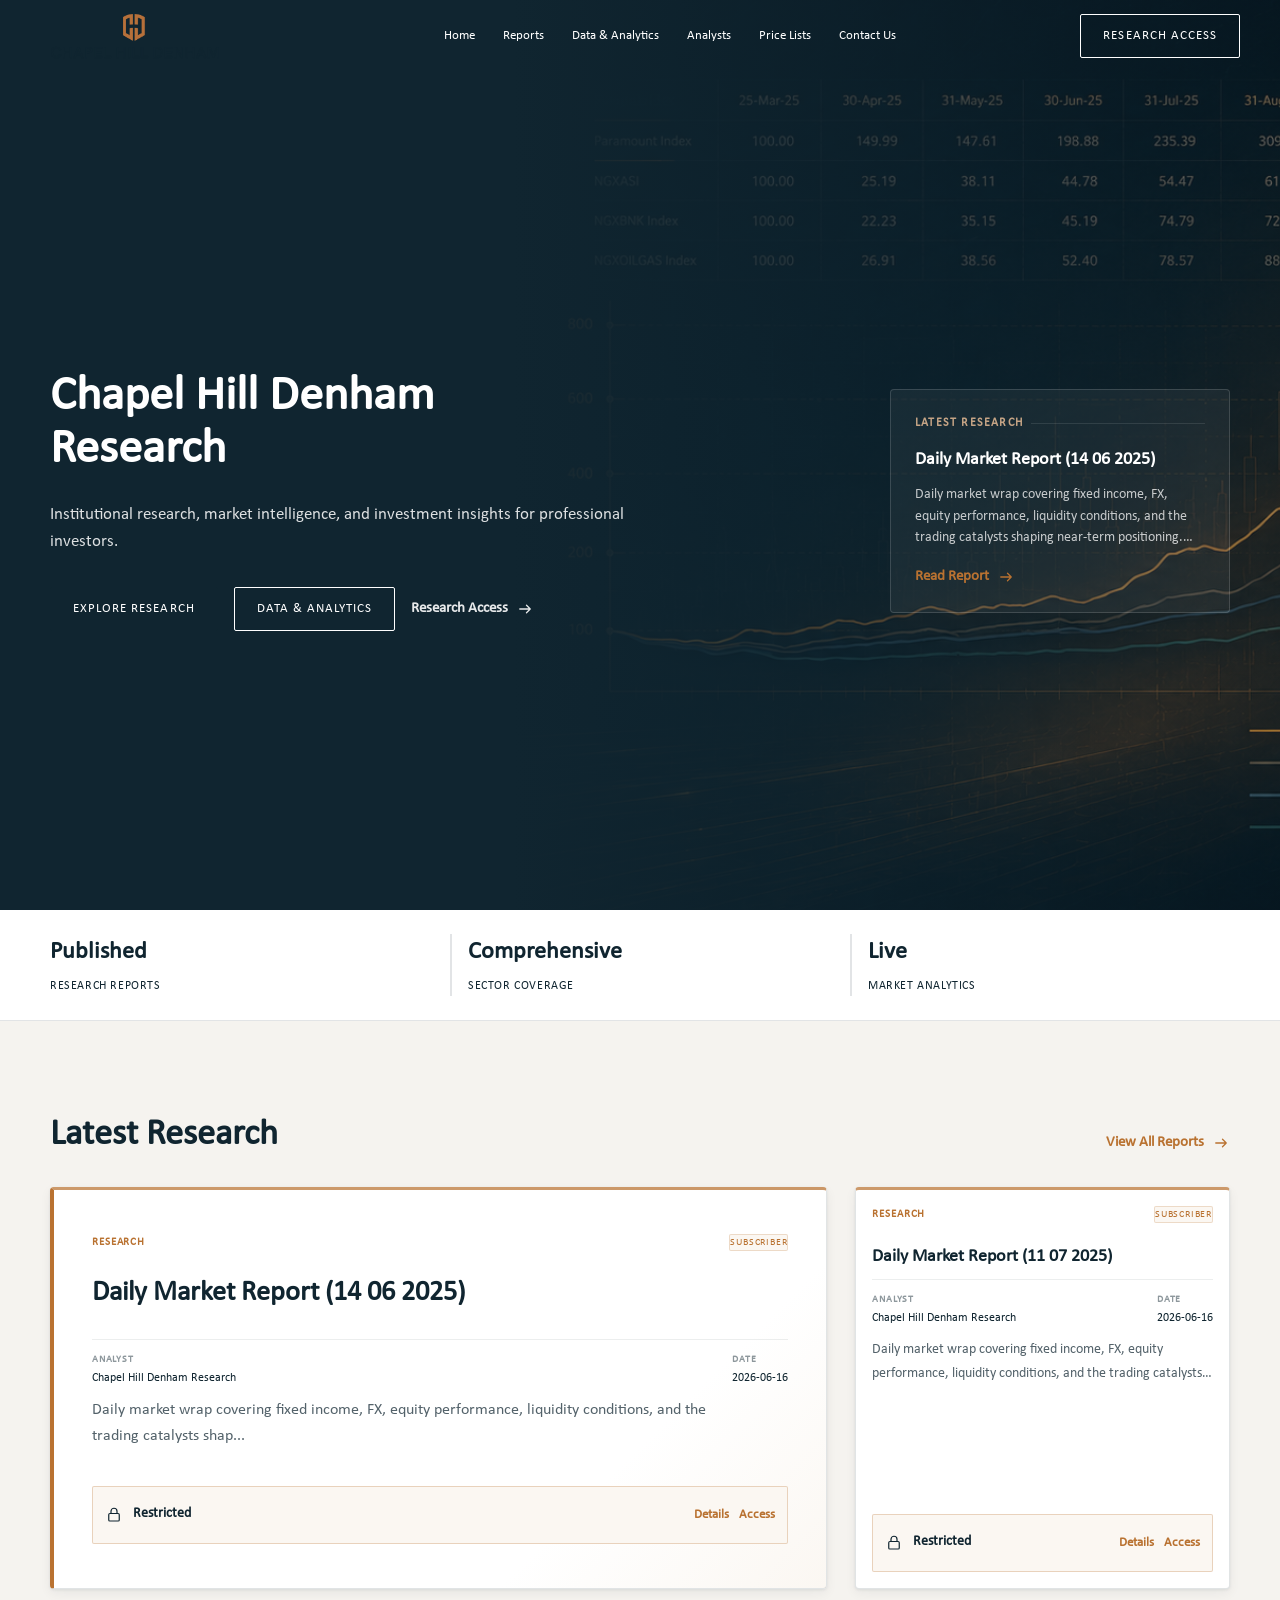
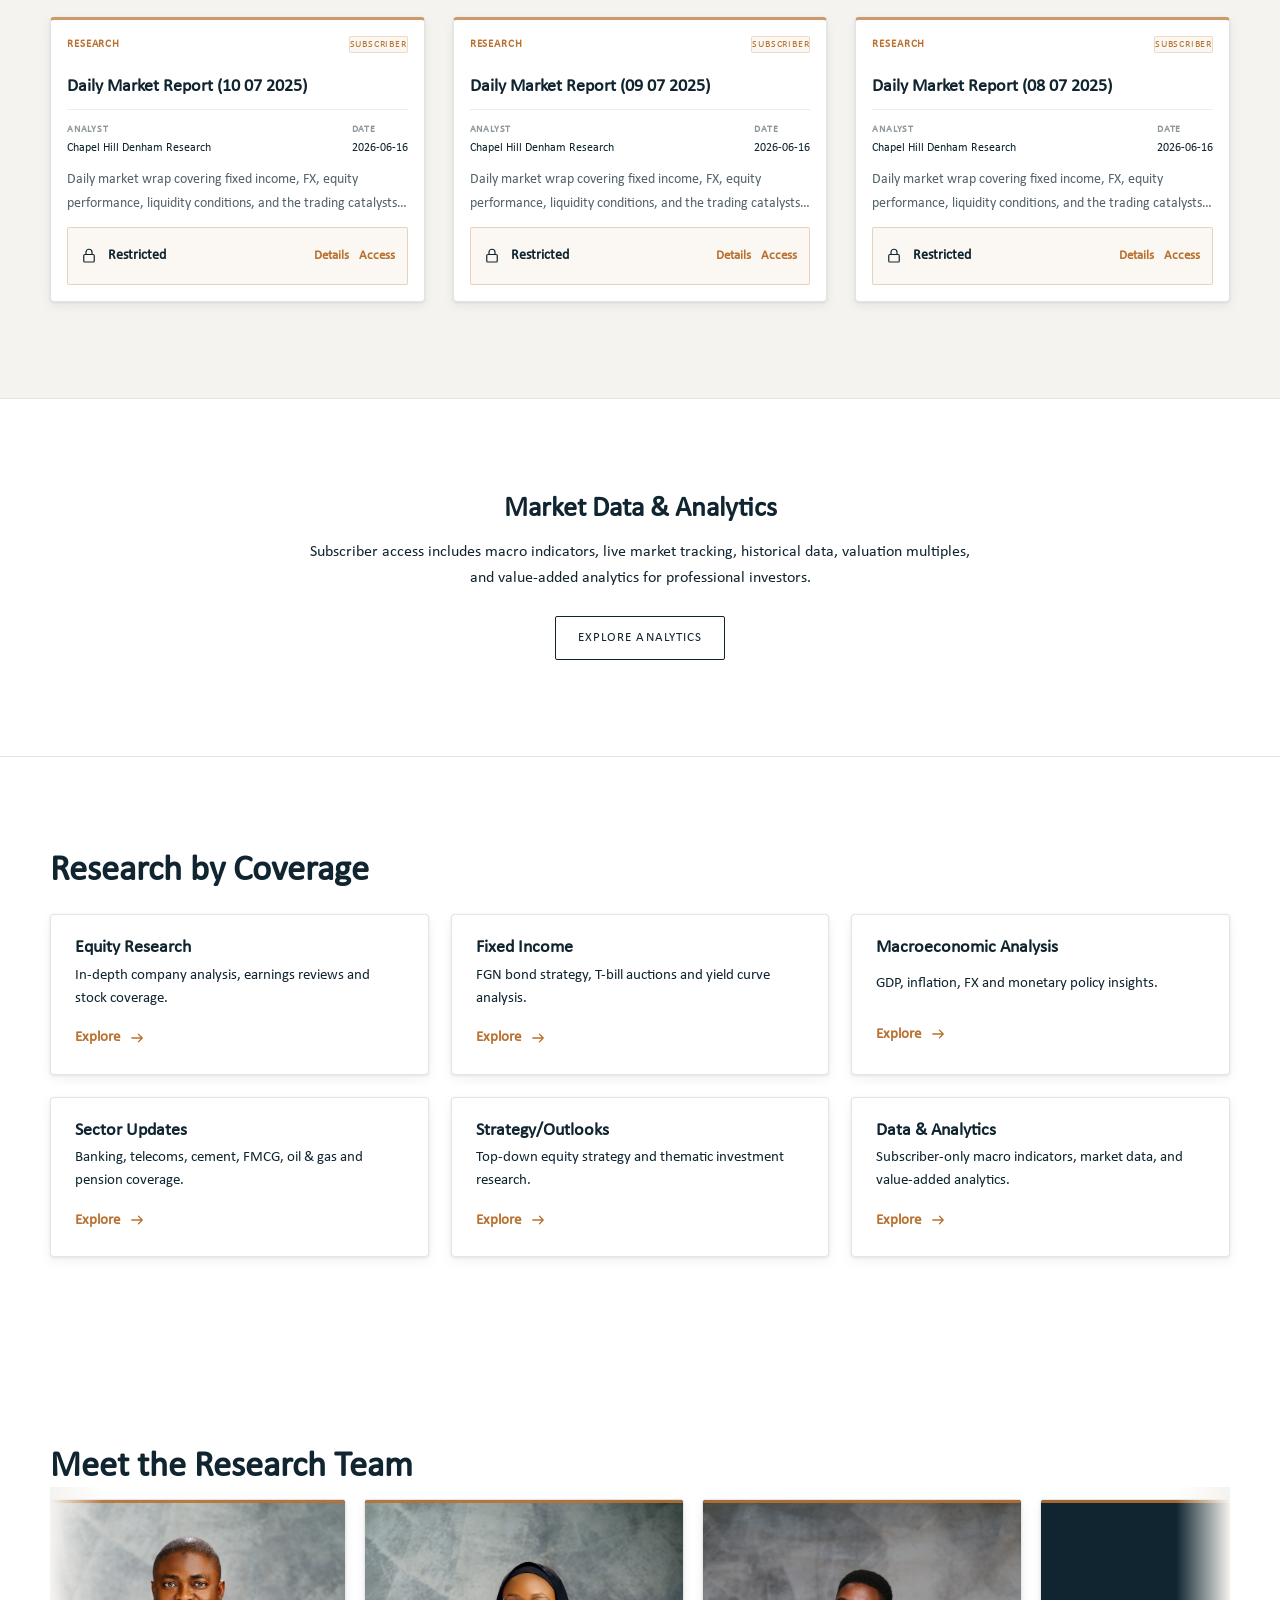
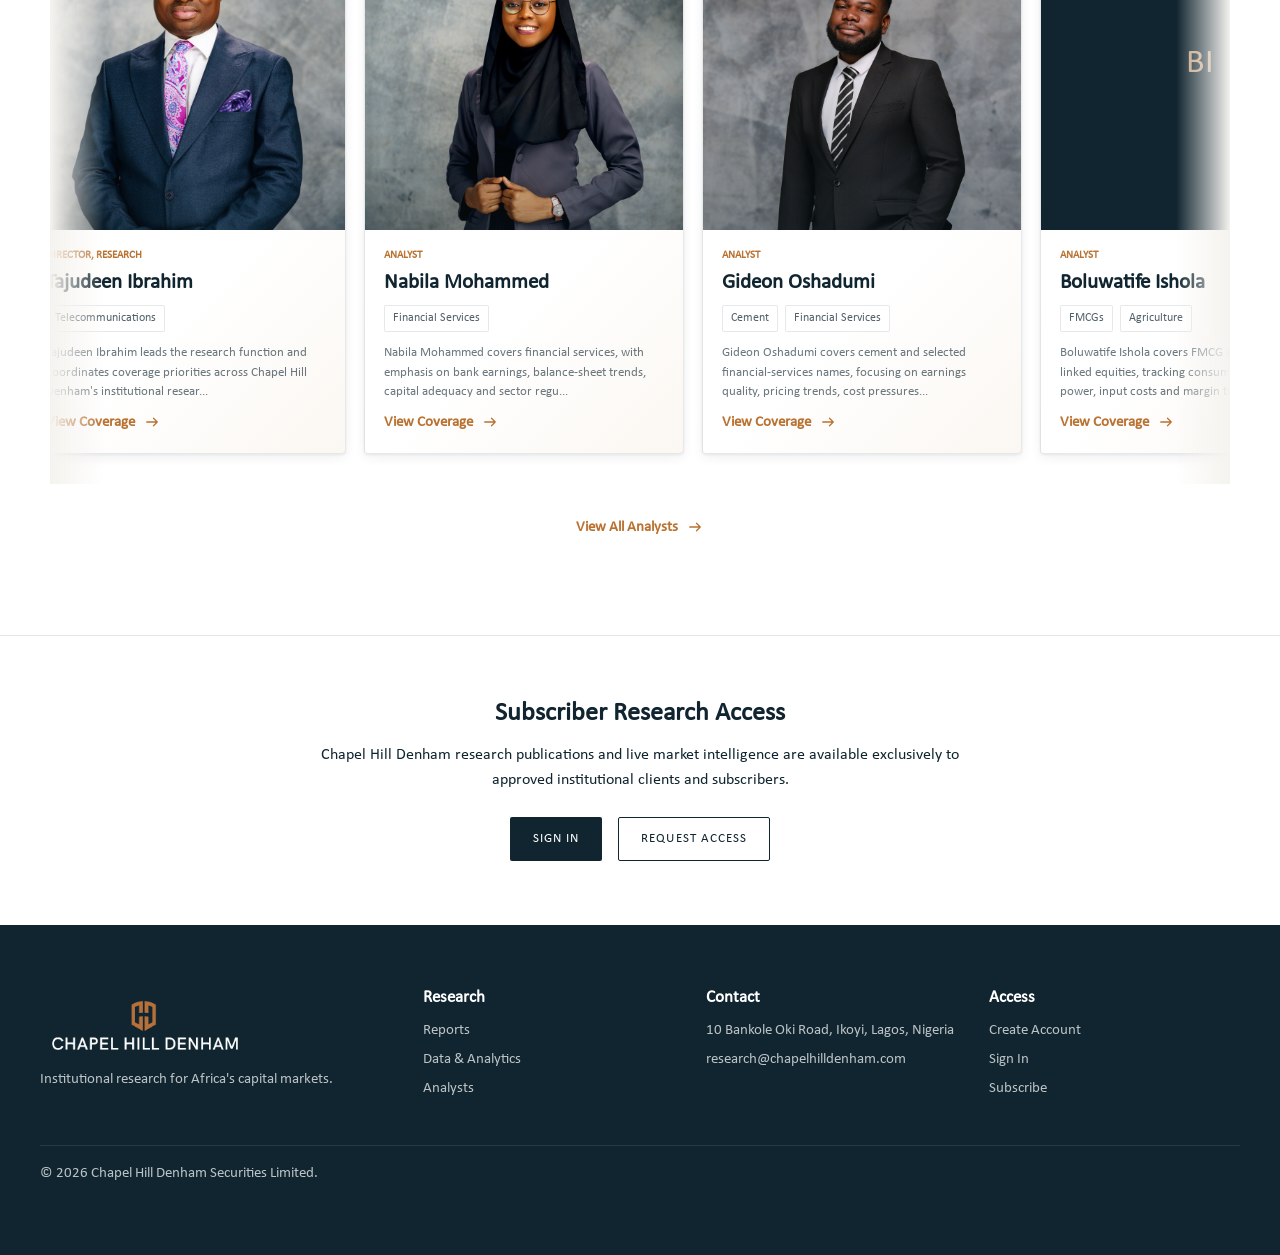
==== commit 05fc6461: "Fix syntax errors in paths" ====
--- a/index.html
+++ b/index.html
@@ -1 +1,3 @@
-<!DOCTYPE html><html lang="en"><head><meta charset="utf-8"><meta name="viewport" content="width=device-width, initial-scale=1"><title>Home | Chapel Hill Denham Research</title><link rel="icon" type="image/png" sizes="32x32" href=\"./assets/img/favicon-32.png"><link rel="icon" type="image/png" sizes="512x512" href=\"./assets/img/favicon.png"><link rel="apple-touch-icon" sizes="180x180" href=\"./assets/img/apple-touch-icon.png"><meta name="theme-color" content="#102530"><link rel="stylesheet" href=\"./assets/css/tokens.css"><link rel="stylesheet" href=\"./assets/css/base.css"><link rel="stylesheet" href=\"./assets/css/layout.css"><link rel="stylesheet" href=\"./assets/css/components.css"><link rel="stylesheet" href=\"./assets/css/light.css"><link rel="stylesheet" href=\"./assets/css/dark.css"></head><body class="theme-light" data-has-hero="true"><nav class="site-nav nav-transparent" data-nav=""><a class="brand brand-lockup" href=\"./"><img data-logo="" src=\"./assets/img/logo-white-transparent.png" alt="Chapel Hill Denham"></a><div class="nav-links"><a href=\"./">Home</a><a href=\"./reports.html">Reports</a><a href=\"./analytics.html">Data &amp; Analytics</a><a href=\"./analysts.html">Analysts</a><a href=\"./price-lists.html">Price Lists</a><a href=\"./contact.html">Contact Us</a></div><a class="btn btn-border nav-cta" href=\"./login.html">RESEARCH ACCESS</a><button class="nav-toggle" type="button" aria-label="Open menu" data-drawer-open="" aria-expanded="false"><svg class="icon" aria-hidden="true"><use href=\"./assets/icons/phosphor-sprite.svg#ph-menu"></use></svg></button></nav><div class="drawer-overlay" data-drawer-overlay=""></div><aside class="mobile-drawer" data-drawer=""><button class="drawer-close" type="button" aria-label="Close menu" data-drawer-close="">x</button><a href=\"./">Home</a><a href=\"./reports.html">Reports</a><a href=\"./analytics.html">Data &amp; Analytics</a><a href=\"./analysts.html">Analysts</a><a href=\"./price-lists.html">Price Lists</a><a href=\"./contact.html">Contact Us</a><a href=\"./login.html">RESEARCH ACCESS</a></aside><main class="enterprise-home"><section class="enterprise-hero" style="background-image: linear-gradient(to right, rgba(16,37,48, 1) 40%, rgba(16,37,48, 0.4) 100%), url(/assets/img/hero/paramount-index.png); background-size: cover; background-position: center;"><div class="container hero-inner"><div class="hero-copy"><h1>Chapel Hill Denham<br>Research</h1><p class="hero-val">Institutional research, market intelligence, and investment insights for professional investors.</p><div class="hero-actions"><a class="btn btn-navy" href=\"./reports.html">Explore Research</a><a class="btn btn-border" href=\"./analytics.html">Data &amp; Analytics</a><a class="text-link" href=\"./login.html">Research Access <svg class="icon" aria-hidden="true"><use href=\"./assets/icons/phosphor-sprite.svg#ph-arrow"></use></svg></a></div></div><aside class="hero-latest-panel"><div class="panel-header"><span>Latest Research</span></div><div class="hero-feature-card"><h3>Daily Market Report (14 06 2025)</h3><p>Daily market wrap covering fixed income, FX, equity performance, liquidity conditions, and the trading catalysts shaping near-term positioning. The note highlights market breadth, turnover, leading movers, and the key headlines shaping next-session positioning.</p><a class="text-link" href=\"./report.html?id=demo-ac5873fe3370adfa">Read Report <svg class="icon" aria-hidden="true"><use href=\"./assets/icons/phosphor-sprite.svg#ph-arrow"></use></svg></a></div></aside></div></section><section class="credibility-strip"><div class="container"><div class="cred-grid"><div class="cred-card"><span class="cred-val">Published</span><span class="cred-label">Research Reports</span></div><div class="cred-card"><span class="cred-val">Comprehensive</span><span class="cred-label">Sector Coverage</span></div><div class="cred-card"><span class="cred-val">Live</span><span class="cred-label">Market Analytics</span></div></div></div></section><section class="section"><div class="container"><div class="section-head"><h2>Latest Research</h2><a class="text-link" href=\"./reports.html">View All Reports <svg class="icon" aria-hidden="true"><use href=\"./assets/icons/phosphor-sprite.svg#ph-arrow"></use></svg></a></div><div class="report-grid report-grid-compact"><article class="report-card research-report-card locked report-card-compact" data-report-card="" data-category="other" data-search="daily market report (14 06 2025) daily market wrap covering fixed income, fx, equity performance, liquidity conditions, and the trading catalysts shap... chapel hill denham research research "><div class="report-card-top"><span class="report-meta">Research</span><span class="report-access-label">SUBSCRIBER</span></div><h3 title="Daily Market Report (14 06 2025)">Daily Market Report (14 06 2025)</h3><dl class="report-card-facts"><div><dt>Analyst</dt><dd>Chapel Hill Denham Research</dd></div><div><dt>Date</dt><dd>2026-06-16</dd></div></dl><p class="report-card-abstract">Daily market wrap covering fixed income, FX, equity performance, liquidity conditions, and the trading catalysts shap...</p><div class="locked-panel report-action"><svg class="icon" aria-hidden="true"><use href=\"./assets/icons/phosphor-sprite.svg#ph-lock"></use></svg><strong>Restricted</strong><a class="text-link" href=\"./report.html?id=demo-ac5873fe3370adfa">Details</a><a class="text-link" href=\"./subscribe.html">Access</a></div></article><article class="report-card research-report-card locked report-card-compact" data-report-card="" data-category="other" data-search="daily market report (11 07 2025) daily market wrap covering fixed income, fx, equity performance, liquidity conditions, and the trading catalysts shap... chapel hill denham research research "><div class="report-card-top"><span class="report-meta">Research</span><span class="report-access-label">SUBSCRIBER</span></div><h3 title="Daily Market Report (11 07 2025)">Daily Market Report (11 07 2025)</h3><dl class="report-card-facts"><div><dt>Analyst</dt><dd>Chapel Hill Denham Research</dd></div><div><dt>Date</dt><dd>2026-06-16</dd></div></dl><p class="report-card-abstract">Daily market wrap covering fixed income, FX, equity performance, liquidity conditions, and the trading catalysts shap...</p><div class="locked-panel report-action"><svg class="icon" aria-hidden="true"><use href=\"./assets/icons/phosphor-sprite.svg#ph-lock"></use></svg><strong>Restricted</strong><a class="text-link" href=\"./report.html?id=demo-d59bde9b11bf854c">Details</a><a class="text-link" href=\"./subscribe.html">Access</a></div></article><article class="report-card research-report-card locked report-card-compact" data-report-card="" data-category="other" data-search="daily market report (10 07 2025) daily market wrap covering fixed income, fx, equity performance, liquidity conditions, and the trading catalysts shap... chapel hill denham research research "><div class="report-card-top"><span class="report-meta">Research</span><span class="report-access-label">SUBSCRIBER</span></div><h3 title="Daily Market Report (10 07 2025)">Daily Market Report (10 07 2025)</h3><dl class="report-card-facts"><div><dt>Analyst</dt><dd>Chapel Hill Denham Research</dd></div><div><dt>Date</dt><dd>2026-06-16</dd></div></dl><p class="report-card-abstract">Daily market wrap covering fixed income, FX, equity performance, liquidity conditions, and the trading catalysts shap...</p><div class="locked-panel report-action"><svg class="icon" aria-hidden="true"><use href=\"./assets/icons/phosphor-sprite.svg#ph-lock"></use></svg><strong>Restricted</strong><a class="text-link" href=\"./report.html?id=demo-0d782d790682fec5">Details</a><a class="text-link" href=\"./subscribe.html">Access</a></div></article><article class="report-card research-report-card locked report-card-compact" data-report-card="" data-category="other" data-search="daily market report (09 07 2025) daily market wrap covering fixed income, fx, equity performance, liquidity conditions, and the trading catalysts shap... chapel hill denham research research "><div class="report-card-top"><span class="report-meta">Research</span><span class="report-access-label">SUBSCRIBER</span></div><h3 title="Daily Market Report (09 07 2025)">Daily Market Report (09 07 2025)</h3><dl class="report-card-facts"><div><dt>Analyst</dt><dd>Chapel Hill Denham Research</dd></div><div><dt>Date</dt><dd>2026-06-16</dd></div></dl><p class="report-card-abstract">Daily market wrap covering fixed income, FX, equity performance, liquidity conditions, and the trading catalysts shap...</p><div class="locked-panel report-action"><svg class="icon" aria-hidden="true"><use href=\"./assets/icons/phosphor-sprite.svg#ph-lock"></use></svg><strong>Restricted</strong><a class="text-link" href=\"./report.html?id=demo-2fb24e12a99c7fd5">Details</a><a class="text-link" href=\"./subscribe.html">Access</a></div></article><article class="report-card research-report-card locked report-card-compact" data-report-card="" data-category="other" data-search="daily market report (08 07 2025) daily market wrap covering fixed income, fx, equity performance, liquidity conditions, and the trading catalysts shap... chapel hill denham research research "><div class="report-card-top"><span class="report-meta">Research</span><span class="report-access-label">SUBSCRIBER</span></div><h3 title="Daily Market Report (08 07 2025)">Daily Market Report (08 07 2025)</h3><dl class="report-card-facts"><div><dt>Analyst</dt><dd>Chapel Hill Denham Research</dd></div><div><dt>Date</dt><dd>2026-06-16</dd></div></dl><p class="report-card-abstract">Daily market wrap covering fixed income, FX, equity performance, liquidity conditions, and the trading catalysts shap...</p><div class="locked-panel report-action"><svg class="icon" aria-hidden="true"><use href=\"./assets/icons/phosphor-sprite.svg#ph-lock"></use></svg><strong>Restricted</strong><a class="text-link" href=\"./report.html?id=demo-95070f3a352caf88">Details</a><a class="text-link" href=\"./subscribe.html">Access</a></div></article></div></div></section><section class="section light-teaser data-teaser"><div class="container"><div class="teaser-content"><h2>Market Data &amp; Analytics</h2><p>Subscriber access includes macro indicators, live market tracking, historical data, valuation multiples, and value-added analytics for professional investors.</p><a class="btn btn-border" href=\"./analytics.html">Explore Analytics</a></div></div></section><section class="section alt coverage-section"><div class="container"><h2>Research by Coverage</h2><div class="category-grid"><a class="tile coverage-tile" href=\"./reports.html?category=equity" aria-label="View Equity Research"><h3>Equity Research</h3><p>In-depth company analysis, earnings reviews and stock coverage.</p><span class="text-link">Explore <svg class="icon" aria-hidden="true"><use href=\"./assets/icons/phosphor-sprite.svg#ph-arrow"></use></svg></span></a><a class="tile coverage-tile" href=\"./reports.html?category=fixed_income" aria-label="View Fixed Income"><h3>Fixed Income</h3><p>FGN bond strategy, T-bill auctions and yield curve analysis.</p><span class="text-link">Explore <svg class="icon" aria-hidden="true"><use href=\"./assets/icons/phosphor-sprite.svg#ph-arrow"></use></svg></span></a><a class="tile coverage-tile" href=\"./reports.html?category=macro" aria-label="View Macroeconomic Analysis"><h3>Macroeconomic Analysis</h3><p>GDP, inflation, FX and monetary policy insights.</p><span class="text-link">Explore <svg class="icon" aria-hidden="true"><use href=\"./assets/icons/phosphor-sprite.svg#ph-arrow"></use></svg></span></a><a class="tile coverage-tile" href=\"./reports.html?category=sector" aria-label="View Sector Updates"><h3>Sector Updates</h3><p>Banking, telecoms, cement, FMCG, oil &amp; gas and pension coverage.</p><span class="text-link">Explore <svg class="icon" aria-hidden="true"><use href=\"./assets/icons/phosphor-sprite.svg#ph-arrow"></use></svg></span></a><a class="tile coverage-tile" href=\"./reports.html?search=strategy" aria-label="View Strategy/Outlooks"><h3>Strategy/Outlooks</h3><p>Top-down equity strategy and thematic investment research.</p><span class="text-link">Explore <svg class="icon" aria-hidden="true"><use href=\"./assets/icons/phosphor-sprite.svg#ph-arrow"></use></svg></span></a><a class="tile coverage-tile" href=\"./analytics.html" aria-label="View Data &amp; Analytics"><h3>Data &amp; Analytics</h3><p>Subscriber-only macro indicators, market data, and value-added analytics.</p><span class="text-link">Explore <svg class="icon" aria-hidden="true"><use href=\"./assets/icons/phosphor-sprite.svg#ph-arrow"></use></svg></span></a></div></div></section><section class="section"><div class="container"><h2>Meet the Research Team</h2><div class="analyst-strip-shell"><div class="analyst-strip analyst-strip-public analyst-strip-home" aria-label="Research team profiles"><article class="analyst-card analyst-card-compact" data-analyst-card="" data-modal="home-analyst-1" role="button" tabindex="0" aria-label="View coverage for Tajudeen Ibrahim"><div class="analyst-photo" style="--analyst-photo-position:50% 0%"><span class="analyst-initials">TI</span><img src=\"./assets/img/analysts/tajudeen-ibrahim.jpg" alt="Tajudeen Ibrahim" onerror="this.remove()"></div><div class="analyst-info"><p class="analyst-role">Director, Research</p><h3>Tajudeen Ibrahim</h3><div class="analyst-coverage" aria-label="Coverage sectors"><span>Telecommunications</span></div><p class="analyst-bio-preview">Tajudeen Ibrahim leads the research function and coordinates coverage priorities across Chapel Hill Denham's institutional resear...</p><span class="text-link analyst-link">View Coverage <svg class="icon" aria-hidden="true"><use href=\"./assets/icons/phosphor-sprite.svg#ph-arrow"></use></svg></span></div></article><dialog id="home-analyst-1" class="analyst-modal"><form method="dialog"><button class="drawer-close" aria-label="Close">x</button></form><div class="analyst-modal-body"><div class="analyst-modal-photo" style="--analyst-photo-position:50% 0%"><span class="analyst-initials">TI</span><img src=\"./assets/img/analysts/tajudeen-ibrahim.jpg" alt="Tajudeen Ibrahim" onerror="this.remove()"></div><div class="analyst-modal-heading"><p class="analyst-role">Director, Research</p><h2>Tajudeen Ibrahim</h2><div class="analyst-coverage"><span>Telecommunications</span></div></div><section class="analyst-bio"><h3>Biography</h3><p>Tajudeen Ibrahim leads the research function and coordinates coverage priorities across Chapel Hill Denham's institutional research platform. His work focuses on telecommunications, market strategy and the interpretation of sector developments for investor decision-making.</p></section><h3>Recent Coverage</h3><div class="analyst-report-list"><a href=\"./report.html?id=demo-dfa6e81d2edd3c80"><span>Research</span><strong>MTNN  Vs Airtel Africa 2025 Strategy</strong><small>2026-06-16</small></a><a href=\"./report.html?id=demo-a9a798fa5de5f1ea"><span>Research</span><strong>MTNN Initial Comments 31 October 2025.</strong><small>2026-06-16</small></a><a href=\"./report.html?id=demo-5555daa9935c9d0d"><span>Research</span><strong>MTNN Initial Comments 31 July 2025</strong><small>2026-06-16</small></a><a href=\"./report.html?id=demo-9e779c73d4109cf0"><span>Research</span><strong>MTNN Initial Comments 28 Feb 2025</strong><small>2026-06-16</small></a><a href=\"./report.html?id=demo-1218180f8510c04e"><span>Research</span><strong>MTNN Initial Comments 2025</strong><small>2026-06-16</small></a></div></div></dialog><article class="analyst-card analyst-card-compact" data-analyst-card="" data-modal="home-analyst-2" role="button" tabindex="0" aria-label="View coverage for Nabila Mohammed"><div class="analyst-photo" style="--analyst-photo-position:50% 15%"><span class="analyst-initials">NM</span><img src=\"./assets/img/analysts/nabila-mohammed.jpg" alt="Nabila Mohammed" onerror="this.remove()"></div><div class="analyst-info"><p class="analyst-role">Analyst</p><h3>Nabila Mohammed</h3><div class="analyst-coverage" aria-label="Coverage sectors"><span>Financial Services</span></div><p class="analyst-bio-preview">Nabila Mohammed covers financial services, with emphasis on bank earnings, balance-sheet trends, capital adequacy and sector regu...</p><span class="text-link analyst-link">View Coverage <svg class="icon" aria-hidden="true"><use href=\"./assets/icons/phosphor-sprite.svg#ph-arrow"></use></svg></span></div></article><dialog id="home-analyst-2" class="analyst-modal"><form method="dialog"><button class="drawer-close" aria-label="Close">x</button></form><div class="analyst-modal-body"><div class="analyst-modal-photo" style="--analyst-photo-position:50% 15%"><span class="analyst-initials">NM</span><img src=\"./assets/img/analysts/nabila-mohammed.jpg" alt="Nabila Mohammed" onerror="this.remove()"></div><div class="analyst-modal-heading"><p class="analyst-role">Analyst</p><h2>Nabila Mohammed</h2><div class="analyst-coverage"><span>Financial Services</span></div></div><section class="analyst-bio"><h3>Biography</h3><p>Nabila Mohammed covers financial services, with emphasis on bank earnings, balance-sheet trends, capital adequacy and sector regulation. Her research supports institutional clients with concise analysis of valuation drivers and operating performance.</p></section><h3>Recent Coverage</h3><div class="analyst-report-list"><a href=\"./report.html?id=demo-e3fe0dacaf2ad87f"><span>Research</span><strong>Banking Sector Update Dovish Cycle</strong><small>2026-06-16</small></a><a href=\"./report.html?id=demo-8d4d750720358393"><span>Research</span><strong>2025 Banking Sector Update   </strong><small>2026-06-16</small></a><a href=\"./report.html?id=demo-fea087291eae7010"><span>Research</span><strong>GTCO Vs Zenith 2026 Strategy</strong><small>2026-06-16</small></a><a href=\"./report.html?id=demo-a5cfb9ffb2bb94ab"><span>Research</span><strong>GTCO Vs Zenith 2025 Strategy</strong><small>2026-06-16</small></a><a href=\"./report.html?id=demo-3fb8bca89db0c9f5"><span>Research</span><strong>Zenith FY 25 Initial Comments NEW</strong><small>2026-06-16</small></a></div></div></dialog><article class="analyst-card analyst-card-compact" data-analyst-card="" data-modal="home-analyst-3" role="button" tabindex="0" aria-label="View coverage for Gideon Oshadumi"><div class="analyst-photo" style="--analyst-photo-position:50% 0%"><span class="analyst-initials">GO</span><img src=\"./assets/img/analysts/gideon-oshadumi.jpg" alt="Gideon Oshadumi" onerror="this.remove()"></div><div class="analyst-info"><p class="analyst-role">Analyst</p><h3>Gideon Oshadumi</h3><div class="analyst-coverage" aria-label="Coverage sectors"><span>Cement</span><span>Financial Services</span></div><p class="analyst-bio-preview">Gideon Oshadumi covers cement and selected financial-services names, focusing on earnings quality, pricing trends, cost pressures...</p><span class="text-link analyst-link">View Coverage <svg class="icon" aria-hidden="true"><use href=\"./assets/icons/phosphor-sprite.svg#ph-arrow"></use></svg></span></div></article><dialog id="home-analyst-3" class="analyst-modal"><form method="dialog"><button class="drawer-close" aria-label="Close">x</button></form><div class="analyst-modal-body"><div class="analyst-modal-photo" style="--analyst-photo-position:50% 0%"><span class="analyst-initials">GO</span><img src=\"./assets/img/analysts/gideon-oshadumi.jpg" alt="Gideon Oshadumi" onerror="this.remove()"></div><div class="analyst-modal-heading"><p class="analyst-role">Analyst</p><h2>Gideon Oshadumi</h2><div class="analyst-coverage"><span>Cement</span><span>Financial Services</span></div></div><section class="analyst-bio"><h3>Biography</h3><p>Gideon Oshadumi covers cement and selected financial-services names, focusing on earnings quality, pricing trends, cost pressures and balance-sheet resilience. His work combines company analysis with sector context for actionable research views.</p></section><h3>Recent Coverage</h3><div class="analyst-report-list"><a href=\"./report.html?id=demo-5ce024ea4b26bca7"><span>Research</span><strong>Cement Sector Update</strong><small>2026-06-16</small></a><a href=\"./report.html?id=demo-ffb322fdd6e04a0d"><span>Research</span><strong>Lafarge Africa Plc Q3 25 INITIAL COMMENTS</strong><small>2026-06-16</small></a><a href=\"./report.html?id=demo-7d1b7acb40b78fbb"><span>Research</span><strong>Lafarge Africa Plc Q1 25 INITIAL  COMMENTS</strong><small>2026-06-16</small></a><a href=\"./report.html?id=demo-b0dad605d5eef401"><span>Research</span><strong>Lafarge Africa Plc H1 25 INITIAL COMMENTS</strong><small>2026-06-16</small></a><a href=\"./report.html?id=demo-50d38e492ee03abf"><span>Research</span><strong>Lafarge Africa Plc H1 25 Company Update</strong><small>2026-06-16</small></a></div></div></dialog><article class="analyst-card analyst-card-compact" data-analyst-card="" data-modal="home-analyst-4" role="button" tabindex="0" aria-label="View coverage for Boluwatife Ishola"><div class="analyst-photo" style="--analyst-photo-position:50% 19%"><span class="analyst-initials">BI</span><img src=\"./assets/img/analysts/boluwatife-ishola.jpg" alt="Boluwatife Ishola" onerror="this.remove()"></div><div class="analyst-info"><p class="analyst-role">Analyst</p><h3>Boluwatife Ishola</h3><div class="analyst-coverage" aria-label="Coverage sectors"><span>FMCGs</span><span>Agriculture</span></div><p class="analyst-bio-preview">Boluwatife Ishola covers FMCG and agriculture-linked equities, tracking consumer demand, pricing power, input costs and margin tr...</p><span class="text-link analyst-link">View Coverage <svg class="icon" aria-hidden="true"><use href=\"./assets/icons/phosphor-sprite.svg#ph-arrow"></use></svg></span></div></article><dialog id="home-analyst-4" class="analyst-modal"><form method="dialog"><button class="drawer-close" aria-label="Close">x</button></form><div class="analyst-modal-body"><div class="analyst-modal-photo" style="--analyst-photo-position:50% 19%"><span class="analyst-initials">BI</span><img src=\"./assets/img/analysts/boluwatife-ishola.jpg" alt="Boluwatife Ishola" onerror="this.remove()"></div><div class="analyst-modal-heading"><p class="analyst-role">Analyst</p><h2>Boluwatife Ishola</h2><div class="analyst-coverage"><span>FMCGs</span><span>Agriculture</span></div></div><section class="analyst-bio"><h3>Biography</h3><p>Boluwatife Ishola covers FMCG and agriculture-linked equities, tracking consumer demand, pricing power, input costs and margin trends. Her research focuses on the operating factors shaping listed companies in Nigeria's consumer economy.</p></section><h3>Recent Coverage</h3><div class="analyst-report-list"><a href=\"./report.html?id=demo-d7413bb26a7d8117"><span>Research</span><strong>Okomu Vs Presco Pair Trade</strong><small>2026-06-16</small></a><a href=\"./report.html?id=demo-10b1535988a59037"><span>Research</span><strong>Q1 25 Presco Company Update</strong><small>2026-06-16</small></a><a href=\"./report.html?id=demo-87c5e4cf67205454"><span>Research</span><strong>Presco Plc Initial Comments</strong><small>2026-06-16</small></a><a href=\"./report.html?id=demo-667e789614975052"><span>Research</span><strong>Presco Plc FY 25 Initial Comments</strong><small>2026-06-16</small></a><a href=\"./report.html?id=demo-da967813ff93fff9"><span>Research</span><strong>Okomu Oil Palm Plc FY 25 Initial Comments</strong><small>2026-06-16</small></a></div></div></dialog><article class="analyst-card analyst-card-compact" data-analyst-card="" data-modal="home-analyst-5" role="button" tabindex="0" aria-label="View coverage for Bolade Agboola"><div class="analyst-photo" style="--analyst-photo-position:50% 17%"><span class="analyst-initials">BA</span><img src=\"./uploads/analysts/bolade-agboola-41971add121d.jpg" alt="Bolade Agboola" onerror="this.remove()"></div><div class="analyst-info"><p class="analyst-role">Analyst</p><h3>Bolade Agboola</h3><div class="analyst-coverage" aria-label="Coverage sectors"><span>Oil &amp; Gas</span><span>FMCGs</span></div><p class="analyst-bio-preview">Bolade Agboola supports coverage across oil &amp; gas and FMCG, with a focus on market developments, company fundamentals and sector ...</p><span class="text-link analyst-link">View Coverage <svg class="icon" aria-hidden="true"><use href=\"./assets/icons/phosphor-sprite.svg#ph-arrow"></use></svg></span></div></article><dialog id="home-analyst-5" class="analyst-modal"><form method="dialog"><button class="drawer-close" aria-label="Close">x</button></form><div class="analyst-modal-body"><div class="analyst-modal-photo" style="--analyst-photo-position:50% 17%"><span class="analyst-initials">BA</span><img src=\"./uploads/analysts/bolade-agboola-41971add121d.jpg" alt="Bolade Agboola" onerror="this.remove()"></div><div class="analyst-modal-heading"><p class="analyst-role">Analyst</p><h2>Bolade Agboola</h2><div class="analyst-coverage"><span>Oil &amp; Gas</span><span>FMCGs</span></div></div><section class="analyst-bio"><h3>Biography</h3><p>Bolade Agboola supports coverage across oil &amp; gas and FMCG, with a focus on market developments, company fundamentals and sector themes. Her work contributes to timely research notes and the broader Chapel Hill Denham house view.</p></section><h3>Recent Coverage</h3><div class="analyst-report-list"><a href=\"./report.html?id=demo-795c078b0d70f208"><span>Research</span><strong>Seplat Initial Comments H1 2025</strong><small>2026-06-16</small></a><a href=\"./report.html?id=demo-40be83176f233105"><span>Research</span><strong>Seplat Initial Comments FY 25</strong><small>2026-06-16</small></a><a href=\"./report.html?id=demo-13a0932dec2f1fd6"><span>Research</span><strong>Seplat Initial Comments FY 2024</strong><small>2026-06-16</small></a><a href=\"./report.html?id=demo-0661e129a19ef420"><span>Research</span><strong>Seplat Initial Comments 9M 2025</strong><small>2026-06-16</small></a><a href=\"./report.html?id=demo-b96c911a70cc03d4"><span>Research</span><strong>Seplat Energy Plc Report</strong><small>2026-06-16</small></a></div></div></dialog><article class="analyst-card analyst-card-compact" data-analyst-card="" data-modal="home-analyst-6" role="button" tabindex="0" aria-label="View coverage for Chapel Hill Denham Research"><div class="analyst-photo analyst-photo-house" style="--analyst-photo-position:50% 0%"><img class="analyst-house-logo" src=\"./assets/img/logo-white-transparent.png" alt="Chapel Hill Denham"></div><div class="analyst-info"><p class="analyst-role">Department Research / Routine Research</p><h3>Chapel Hill Denham Research</h3><div class="analyst-coverage" aria-label="Coverage sectors"><span>House View</span></div><p class="analyst-bio-preview">The House View represents Chapel Hill Denham Research's consolidated perspective across equity, macroeconomic, sector and market ...</p><span class="text-link analyst-link">View Coverage <svg class="icon" aria-hidden="true"><use href=\"./assets/icons/phosphor-sprite.svg#ph-arrow"></use></svg></span></div></article><dialog id="home-analyst-6" class="analyst-modal"><form method="dialog"><button class="drawer-close" aria-label="Close">x</button></form><div class="analyst-modal-body"><div class="analyst-modal-photo analyst-photo-house" style="--analyst-photo-position:50% 0%"><img class="analyst-house-logo" src=\"./assets/img/logo-white-transparent.png" alt="Chapel Hill Denham"></div><div class="analyst-modal-heading"><p class="analyst-role">Department Research / Routine Research</p><h2>Chapel Hill Denham Research</h2><div class="analyst-coverage"><span>House View</span></div></div><section class="analyst-bio"><h3>Biography</h3><p>The House View represents Chapel Hill Denham Research's consolidated perspective across equity, macroeconomic, sector and market strategy coverage. It is used where a report reflects the desk's institutional view rather than a single named analyst.</p></section><h3>Recent Coverage</h3><div class="analyst-report-list"><a href=\"./report.html?id=demo-4b5533af7902f9cb"><span>Research</span><strong>Forbearance Report</strong><small>2026-06-16</small></a><a href=\"./report.html?id=demo-2158eade8f131de0"><span>Research</span><strong>Consumer Goods Sector Report</strong><small>2026-06-16</small></a><a href=\"./report.html?id=demo-9000ab7d5e387fd6"><span>Research</span><strong>Agriculture Sector Report</strong><small>2026-06-16</small></a><a href=\"./report.html?id=demo-99ab6a142cd718e6"><span>Research</span><strong>H1 Review And H2 Outlook</strong><small>2026-06-16</small></a><a href=\"./report.html?id=demo-23729fa37e7cf43e"><span>Research</span><strong>2026 Outlook</strong><small>2026-06-16</small></a></div></div></dialog></div></div><div style="margin-top:2rem;text-align:center;"><a class="text-link" href=\"./analysts.html">View All Analysts <svg class="icon" aria-hidden="true"><use href=\"./assets/icons/phosphor-sprite.svg#ph-arrow"></use></svg></a></div></div></section><section class="section access-section alt"><div class="container access-container"><h2>Subscriber Research Access</h2><p>Chapel Hill Denham research publications and live market intelligence are available exclusively to approved institutional clients and subscribers.</p><div class="access-actions"><a class="btn btn-navy" href=\"./login.html">Sign In</a><a class="btn btn-border" href=\"./subscribe.html">Request Access</a></div></div></section></main><script src=\"./assets/js/analysts.js"></script><footer class="site-footer"><div><div class="brand-lockup footer-brand"><img src=\"./assets/img/logo-white-transparent.png" alt="Chapel Hill Denham"></div><p>Institutional research for Africa's capital markets.</p></div><div><h3>Research</h3><a href=\"./reports.html">Reports</a><a href=\"./analytics.html">Data &amp; Analytics</a><a href=\"./analysts.html">Analysts</a></div><div><h3>Contact</h3><p>10 Bankole Oki Road, Ikoyi, Lagos, Nigeria</p><p>research@chapelhilldenham.com</p></div><div><h3>Access</h3><a href=\"./signup.html">Create Account</a><a href=\"./login.html">Sign In</a><a href=\"./subscribe.html">Subscribe</a></div><p class="copyright">© 2026 Chapel Hill Denham Securities Limited.</p></footer><script src=\"./assets/js/app.js"></script></body></html>
+<!DOCTYPE html><html lang="en"><head><meta charset="utf-8"><meta name="viewport" content="width=device-width, initial-scale=1"><title>Home | Chapel Hill Denham Research</title><link rel="icon" type="image/png" sizes="32x32" href="./assets/img/favicon-32.png"><link rel="icon" type="image/png" sizes="512x512" href="./assets/img/favicon.png"><link rel="apple-touch-icon" sizes="180x180" href="./assets/img/apple-touch-icon.png"><meta name="theme-color" content="#102530"><link rel="stylesheet" href="./assets/css/tokens.css"><link rel="stylesheet" href="./assets/css/base.css"><link rel="stylesheet" href="./assets/css/layout.css"><link rel="stylesheet" href="./assets/css/components.css"><link rel="stylesheet" href="./assets/css/light.css"><link rel="stylesheet" href="./assets/css/dark.css"></head><body class="theme-light" data-has-hero="true"><nav class="site-nav nav-transparent" data-nav=""><a class="brand brand-lockup" href="./"><img data-logo="" src="./assets/img/logo-white-transparent.png" alt="Chapel Hill Denham"></a><div class="nav-links"><a href="./">Home</a><a href="./reports.html">Reports</a><a href="./analytics.html">Data &amp; Analytics</a><a href="./analysts.html">Analysts</a><a href="./price-lists.html">Price Lists</a><a href="./contact.html">Contact Us</a></div><a class="btn btn-border nav-cta" href="./login.html">RESEARCH ACCESS</a><button class="nav-toggle" type="button" aria-label="Open menu" data-drawer-open="" aria-expanded="false"><svg class="icon" aria-hidden="true"><use href="./assets/icons/phosphor-sprite.svg#ph-menu"></use></svg></button></nav><div class="drawer-overlay" data-drawer-overlay=""></div><aside class="mobile-drawer" data-drawer=""><button class="drawer-close" type="button" aria-label="Close menu" data-drawer-close="">x</button><a href="./">Home</a><a href="./reports.html">Reports</a><a href="./analytics.html">Data &amp; Analytics</a><a href="./analysts.html">Analysts</a><a href="./price-lists.html">Price Lists</a><a href="./contact.html">Contact Us</a><a href="./login.html">RESEARCH ACCESS</a></aside><main class="enterprise-home"><section class="enterprise-hero" style="background-image: linear-gradient(to right, rgba(16,37,48, 1) 40%, rgba(16,37,48, 0.4) 100%), url(./assets/img/hero/paramount-index.png); background-size: cover; background-position: center;"><div class="container hero-inner"><div class="hero-copy"><h1>Chapel Hill Denham<br>Research</h1><p class="hero-val">Institutional research, market intelligence, and investment insights for professional investors.</p><div class="hero-actions"><a class="btn btn-navy" href="./reports.html">Explore Research</a><a class="btn btn-border" href="./analytics.html">Data &amp; Analytics</a><a class="text-link" href="./login.html">Research Access <svg class="icon" aria-hidden="true"><use href="./assets/icons/phosphor-sprite.svg#ph-arrow"></use></svg></a></div></div><aside class="hero-latest-panel"><div class="panel-header"><span>Latest Research</span></div><div class="hero-feature-card"><h3>Daily Market Report (14 06 2025)</h3><p>Daily market wrap covering fixed income, FX, equity performance, liquidity conditions, and the trading catalysts shaping near-term positioning. The note highlights market breadth, turnover, leading movers, and the key headlines shaping next-session positioning.</p><a class="text-link" href="./report.html?id=demo-ac5873fe3370adfa">Read Report <svg class="icon" aria-hidden="true"><use href="./assets/icons/phosphor-sprite.svg#ph-arrow"></use></svg></a></div></aside></div></section><section class="credibility-strip"><div class="container"><div class="cred-grid"><div class="cred-card"><span class="cred-val">Published</span><span class="cred-label">Research Reports</span></div><div class="cred-card"><span class="cred-val">Comprehensive</span><span class="cred-label">Sector Coverage</span></div><div class="cred-card"><span class="cred-val">Live</span><span class="cred-label">Market Analytics</span></div></div></div></section><section class="section"><div class="container"><div class="section-head"><h2>Latest Research</h2><a class="text-link" href="./reports.html">View All Reports <svg class="icon" aria-hidden="true"><use href="./assets/icons/phosphor-sprite.svg#ph-arrow"></use></svg></a></div><div class="report-grid report-grid-compact"><article class="report-card research-report-card locked report-card-compact" data-report-card="" data-category="other" data-search="daily market report (14 06 2025) daily market wrap covering fixed income, fx, equity performance, liquidity conditions, and the trading catalysts shap... chapel hill denham research research "><div class="report-card-top"><span class="report-meta">Research</span><span class="report-access-label">SUBSCRIBER</span></div><h3 title="Daily Market Report (14 06 2025)">Daily Market Report (14 06 2025)</h3><dl class="report-card-facts"><div><dt>Analyst</dt><dd>Chapel Hill Denham Research</dd></div><div><dt>Date</dt><dd>2026-06-16</dd></div></dl><p class="report-card-abstract">Daily market wrap covering fixed income, FX, equity performance, liquidity conditions, and the trading catalysts shap...</p><div class="locked-panel report-action"><svg class="icon" aria-hidden="true"><use href="./assets/icons/phosphor-sprite.svg#ph-lock"></use></svg><strong>Restricted</strong><a class="text-link" href="./report.html?id=demo-ac5873fe3370adfa">Details</a><a class="text-link" href="./subscribe.html">Access</a></div></article><article class="report-card research-report-card locked report-card-compact" data-report-card="" data-category="other" data-search="daily market report (11 07 2025) daily market wrap covering fixed income, fx, equity performance, liquidity conditions, and the trading catalysts shap... chapel hill denham research research "><div class="report-card-top"><span class="report-meta">Research</span><span class="report-access-label">SUBSCRIBER</span></div><h3 title="Daily Market Report (11 07 2025)">Daily Market Report (11 07 2025)</h3><dl class="report-card-facts"><div><dt>Analyst</dt><dd>Chapel Hill Denham Research</dd></div><div><dt>Date</dt><dd>2026-06-16</dd></div></dl><p class="report-card-abstract">Daily market wrap covering fixed income, FX, equity performance, liquidity conditions, and the trading catalysts shap...</p><div class="locked-panel report-action"><svg class="icon" aria-hidden="true"><use href="./assets/icons/phosphor-sprite.svg#ph-lock"></use></svg><strong>Restricted</strong><a class="text-link" href="./report.html?id=demo-d59bde9b11bf854c">Details</a><a class="text-link" href="./subscribe.html">Access</a></div></article><article class="report-card research-report-card locked report-card-compact" data-report-card="" data-category="other" data-search="daily market report (10 07 2025) daily market wrap covering fixed income, fx, equity performance, liquidity conditions, and the trading catalysts shap... chapel hill denham research research "><div class="report-card-top"><span class="report-meta">Research</span><span class="report-access-label">SUBSCRIBER</span></div><h3 title="Daily Market Report (10 07 2025)">Daily Market Report (10 07 2025)</h3><dl class="report-card-facts"><div><dt>Analyst</dt><dd>Chapel Hill Denham Research</dd></div><div><dt>Date</dt><dd>2026-06-16</dd></div></dl><p class="report-card-abstract">Daily market wrap covering fixed income, FX, equity performance, liquidity conditions, and the trading catalysts shap...</p><div class="locked-panel report-action"><svg class="icon" aria-hidden="true"><use href="./assets/icons/phosphor-sprite.svg#ph-lock"></use></svg><strong>Restricted</strong><a class="text-link" href="./report.html?id=demo-0d782d790682fec5">Details</a><a class="text-link" href="./subscribe.html">Access</a></div></article><article class="report-card research-report-card locked report-card-compact" data-report-card="" data-category="other" data-search="daily market report (09 07 2025) daily market wrap covering fixed income, fx, equity performance, liquidity conditions, and the trading catalysts shap... chapel hill denham research research "><div class="report-card-top"><span class="report-meta">Research</span><span class="report-access-label">SUBSCRIBER</span></div><h3 title="Daily Market Report (09 07 2025)">Daily Market Report (09 07 2025)</h3><dl class="report-card-facts"><div><dt>Analyst</dt><dd>Chapel Hill Denham Research</dd></div><div><dt>Date</dt><dd>2026-06-16</dd></div></dl><p class="report-card-abstract">Daily market wrap covering fixed income, FX, equity performance, liquidity conditions, and the trading catalysts shap...</p><div class="locked-panel report-action"><svg class="icon" aria-hidden="true"><use href="./assets/icons/phosphor-sprite.svg#ph-lock"></use></svg><strong>Restricted</strong><a class="text-link" href="./report.html?id=demo-2fb24e12a99c7fd5">Details</a><a class="text-link" href="./subscribe.html">Access</a></div></article><article class="report-card research-report-card locked report-card-compact" data-report-card="" data-category="other" data-search="daily market report (08 07 2025) daily market wrap covering fixed income, fx, equity performance, liquidity conditions, and the trading catalysts shap... chapel hill denham research research "><div class="report-card-top"><span class="report-meta">Research</span><span class="report-access-label">SUBSCRIBER</span></div><h3 title="Daily Market Report (08 07 2025)">Daily Market Report (08 07 2025)</h3><dl class="report-card-facts"><div><dt>Analyst</dt><dd>Chapel Hill Denham Research</dd></div><div><dt>Date</dt><dd>2026-06-16</dd></div></dl><p class="report-card-abstract">Daily market wrap covering fixed income, FX, equity performance, liquidity conditions, and the trading catalysts shap...</p><div class="locked-panel report-action"><svg class="icon" aria-hidden="true"><use href="./assets/icons/phosphor-sprite.svg#ph-lock"></use></svg><strong>Restricted</strong><a class="text-link" href="./report.html?id=demo-95070f3a352caf88">Details</a><a class="text-link" href="./subscribe.html">Access</a></div></article></div></div></section><section class="section light-teaser data-teaser"><div class="container"><div class="teaser-content"><h2>Market Data &amp; Analytics</h2><p>Subscriber access includes macro indicators, live market tracking, historical data, valuation multiples, and value-added analytics for professional investors.</p><a class="btn btn-border" href="./analytics.html">Explore Analytics</a></div></div></section><section class="section alt coverage-section"><div class="container"><h2>Research by Coverage</h2><div class="category-grid"><a class="tile coverage-tile" href="./reports.html?category=equity" aria-label="View Equity Research"><h3>Equity Research</h3><p>In-depth company analysis, earnings reviews and stock coverage.</p><span class="text-link">Explore <svg class="icon" aria-hidden="true"><use href="./assets/icons/phosphor-sprite.svg#ph-arrow"></use></svg></span></a><a class="tile coverage-tile" href="./reports.html?category=fixed_income" aria-label="View Fixed Income"><h3>Fixed Income</h3><p>FGN bond strategy, T-bill auctions and yield curve analysis.</p><span class="text-link">Explore <svg class="icon" aria-hidden="true"><use href="./assets/icons/phosphor-sprite.svg#ph-arrow"></use></svg></span></a><a class="tile coverage-tile" href="./reports.html?category=macro" aria-label="View Macroeconomic Analysis"><h3>Macroeconomic Analysis</h3><p>GDP, inflation, FX and monetary policy insights.</p><span class="text-link">Explore <svg class="icon" aria-hidden="true"><use href="./assets/icons/phosphor-sprite.svg#ph-arrow"></use></svg></span></a><a class="tile coverage-tile" href="./reports.html?category=sector" aria-label="View Sector Updates"><h3>Sector Updates</h3><p>Banking, telecoms, cement, FMCG, oil &amp; gas and pension coverage.</p><span class="text-link">Explore <svg class="icon" aria-hidden="true"><use href="./assets/icons/phosphor-sprite.svg#ph-arrow"></use></svg></span></a><a class="tile coverage-tile" href="./reports.html?search=strategy" aria-label="View Strategy/Outlooks"><h3>Strategy/Outlooks</h3><p>Top-down equity strategy and thematic investment research.</p><span class="text-link">Explore <svg class="icon" aria-hidden="true"><use href="./assets/icons/phosphor-sprite.svg#ph-arrow"></use></svg></span></a><a class="tile coverage-tile" href="./analytics.html" aria-label="View Data &amp; Analytics"><h3>Data &amp; Analytics</h3><p>Subscriber-only macro indicators, market data, and value-added analytics.</p><span class="text-link">Explore <svg class="icon" aria-hidden="true"><use href="./assets/icons/phosphor-sprite.svg#ph-arrow"></use></svg></span></a></div></div></section><section class="section"><div class="container"><h2>Meet the Research Team</h2><div class="analyst-strip-shell"><div class="analyst-strip analyst-strip-public analyst-strip-home" aria-label="Research team profiles"><article class="analyst-card analyst-card-compact" data-analyst-card="" data-modal="home-analyst-1" role="button" tabindex="0" aria-label="View coverage for Tajudeen Ibrahim"><div class="analyst-photo" style="--analyst-photo-position:50% 0%"><span class="analyst-initials">TI</span><img src="./assets/img/analysts/tajudeen-ibrahim.jpg" alt="Tajudeen Ibrahim" onerror="this.remove()"></div><div class="analyst-info"><p class="analyst-role">Director, Research</p><h3>Tajudeen Ibrahim</h3><div class="analyst-coverage" aria-label="Coverage sectors"><span>Telecommunications</span></div><p class="analyst-bio-preview">Tajudeen Ibrahim leads the research function and coordinates coverage priorities across Chapel Hill Denham's institutional resear...</p><span class="text-link analyst-link">View Coverage <svg class="icon" aria-hidden="true"><use href="./assets/icons/phosphor-sprite.svg#ph-arrow"></use></svg></span></div></article><dialog id="home-analyst-1" class="analyst-modal"><form method="dialog"><button class="drawer-close" aria-label="Close">x</button></form><div class="analyst-modal-body"><div class="analyst-modal-photo" style="--analyst-photo-position:50% 0%"><span class="analyst-initials">TI</span><img src="./assets/img/analysts/tajudeen-ibrahim.jpg" alt="Tajudeen Ibrahim" onerror="this.remove()"></div><div class="analyst-modal-heading"><p class="analyst-role">Director, Research</p><h2>Tajudeen Ibrahim</h2><div class="analyst-coverage"><span>Telecommunications</span></div></div><section class="analyst-bio"><h3>Biography</h3><p>Tajudeen Ibrahim leads the research function and coordinates coverage priorities across Chapel Hill Denham's institutional research platform. His work focuses on telecommunications, market strategy and the interpretation of sector developments for investor decision-making.</p></section><h3>Recent Coverage</h3><div class="analyst-report-list"><a href="./report.html?id=demo-dfa6e81d2edd3c80"><span>Research</span><strong>MTNN  Vs Airtel Africa 2025 Strategy</strong><small>2026-06-16</small></a><a href="./report.html?id=demo-a9a798fa5de5f1ea"><span>Research</span><strong>MTNN Initial Comments 31 October 2025.</strong><small>2026-06-16</small></a><a href="./report.html?id=demo-5555daa9935c9d0d"><span>Research</span><strong>MTNN Initial Comments 31 July 2025</strong><small>2026-06-16</small></a><a href="./report.html?id=demo-9e779c73d4109cf0"><span>Research</span><strong>MTNN Initial Comments 28 Feb 2025</strong><small>2026-06-16</small></a><a href="./report.html?id=demo-1218180f8510c04e"><span>Research</span><strong>MTNN Initial Comments 2025</strong><small>2026-06-16</small></a></div></div></dialog><article class="analyst-card analyst-card-compact" data-analyst-card="" data-modal="home-analyst-2" role="button" tabindex="0" aria-label="View coverage for Nabila Mohammed"><div class="analyst-photo" style="--analyst-photo-position:50% 15%"><span class="analyst-initials">NM</span><img src="./assets/img/analysts/nabila-mohammed.jpg" alt="Nabila Mohammed" onerror="this.remove()"></div><div class="analyst-info"><p class="analyst-role">Analyst</p><h3>Nabila Mohammed</h3><div class="analyst-coverage" aria-label="Coverage sectors"><span>Financial Services</span></div><p class="analyst-bio-preview">Nabila Mohammed covers financial services, with emphasis on bank earnings, balance-sheet trends, capital adequacy and sector regu...</p><span class="text-link analyst-link">View Coverage <svg class="icon" aria-hidden="true"><use href="./assets/icons/phosphor-sprite.svg#ph-arrow"></use></svg></span></div></article><dialog id="home-analyst-2" class="analyst-modal"><form method="dialog"><button class="drawer-close" aria-label="Close">x</button></form><div class="analyst-modal-body"><div class="analyst-modal-photo" style="--analyst-photo-position:50% 15%"><span class="analyst-initials">NM</span><img src="./assets/img/analysts/nabila-mohammed.jpg" alt="Nabila Mohammed" onerror="this.remove()"></div><div class="analyst-modal-heading"><p class="analyst-role">Analyst</p><h2>Nabila Mohammed</h2><div class="analyst-coverage"><span>Financial Services</span></div></div><section class="analyst-bio"><h3>Biography</h3><p>Nabila Mohammed covers financial services, with emphasis on bank earnings, balance-sheet trends, capital adequacy and sector regulation. Her research supports institutional clients with concise analysis of valuation drivers and operating performance.</p></section><h3>Recent Coverage</h3><div class="analyst-report-list"><a href="./report.html?id=demo-e3fe0dacaf2ad87f"><span>Research</span><strong>Banking Sector Update Dovish Cycle</strong><small>2026-06-16</small></a><a href="./report.html?id=demo-8d4d750720358393"><span>Research</span><strong>2025 Banking Sector Update   </strong><small>2026-06-16</small></a><a href="./report.html?id=demo-fea087291eae7010"><span>Research</span><strong>GTCO Vs Zenith 2026 Strategy</strong><small>2026-06-16</small></a><a href="./report.html?id=demo-a5cfb9ffb2bb94ab"><span>Research</span><strong>GTCO Vs Zenith 2025 Strategy</strong><small>2026-06-16</small></a><a href="./report.html?id=demo-3fb8bca89db0c9f5"><span>Research</span><strong>Zenith FY 25 Initial Comments NEW</strong><small>2026-06-16</small></a></div></div></dialog><article class="analyst-card analyst-card-compact" data-analyst-card="" data-modal="home-analyst-3" role="button" tabindex="0" aria-label="View coverage for Gideon Oshadumi"><div class="analyst-photo" style="--analyst-photo-position:50% 0%"><span class="analyst-initials">GO</span><img src="./assets/img/analysts/gideon-oshadumi.jpg" alt="Gideon Oshadumi" onerror="this.remove()"></div><div class="analyst-info"><p class="analyst-role">Analyst</p><h3>Gideon Oshadumi</h3><div class="analyst-coverage" aria-label="Coverage sectors"><span>Cement</span><span>Financial Services</span></div><p class="analyst-bio-preview">Gideon Oshadumi covers cement and selected financial-services names, focusing on earnings quality, pricing trends, cost pressures...</p><span class="text-link analyst-link">View Coverage <svg class="icon" aria-hidden="true"><use href="./assets/icons/phosphor-sprite.svg#ph-arrow"></use></svg></span></div></article><dialog id="home-analyst-3" class="analyst-modal"><form method="dialog"><button class="drawer-close" aria-label="Close">x</button></form><div class="analyst-modal-body"><div class="analyst-modal-photo" style="--analyst-photo-position:50% 0%"><span class="analyst-initials">GO</span><img src="./assets/img/analysts/gideon-oshadumi.jpg" alt="Gideon Oshadumi" onerror="this.remove()"></div><div class="analyst-modal-heading"><p class="analyst-role">Analyst</p><h2>Gideon Oshadumi</h2><div class="analyst-coverage"><span>Cement</span><span>Financial Services</span></div></div><section class="analyst-bio"><h3>Biography</h3><p>Gideon Oshadumi covers cement and selected financial-services names, focusing on earnings quality, pricing trends, cost pressures and balance-sheet resilience. His work combines company analysis with sector context for actionable research views.</p></section><h3>Recent Coverage</h3><div class="analyst-report-list"><a href="./report.html?id=demo-5ce024ea4b26bca7"><span>Research</span><strong>Cement Sector Update</strong><small>2026-06-16</small></a><a href="./report.html?id=demo-ffb322fdd6e04a0d"><span>Research</span><strong>Lafarge Africa Plc Q3 25 INITIAL COMMENTS</strong><small>2026-06-16</small></a><a href="./report.html?id=demo-7d1b7acb40b78fbb"><span>Research</span><strong>Lafarge Africa Plc Q1 25 INITIAL  COMMENTS</strong><small>2026-06-16</small></a><a href="./report.html?id=demo-b0dad605d5eef401"><span>Research</span><strong>Lafarge Africa Plc H1 25 INITIAL COMMENTS</strong><small>2026-06-16</small></a><a href="./report.html?id=demo-50d38e492ee03abf"><span>Research</span><strong>Lafarge Africa Plc H1 25 Company Update</strong><small>2026-06-16</small></a></div></div></dialog><article class="analyst-card analyst-card-compact" data-analyst-card="" data-modal="home-analyst-4" role="button" tabindex="0" aria-label="View coverage for Boluwatife Ishola"><div class="analyst-photo" style="--analyst-photo-position:50% 19%"><span class="analyst-initials">BI</span><img src="./assets/img/analysts/boluwatife-ishola.jpg" alt="Boluwatife Ishola" onerror="this.remove()"></div><div class="analyst-info"><p class="analyst-role">Analyst</p><h3>Boluwatife Ishola</h3><div class="analyst-coverage" aria-label="Coverage sectors"><span>FMCGs</span><span>Agriculture</span></div><p class="analyst-bio-preview">Boluwatife Ishola covers FMCG and agriculture-linked equities, tracking consumer demand, pricing power, input costs and margin tr...</p><span class="text-link analyst-link">View Coverage <svg class="icon" aria-hidden="true"><use href="./assets/icons/phosphor-sprite.svg#ph-arrow"></use></svg></span></div></article><dialog id="home-analyst-4" class="analyst-modal"><form method="dialog"><button class="drawer-close" aria-label="Close">x</button></form><div class="analyst-modal-body"><div class="analyst-modal-photo" style="--analyst-photo-position:50% 19%"><span class="analyst-initials">BI</span><img src="./assets/img/analysts/boluwatife-ishola.jpg" alt="Boluwatife Ishola" onerror="this.remove()"></div><div class="analyst-modal-heading"><p class="analyst-role">Analyst</p><h2>Boluwatife Ishola</h2><div class="analyst-coverage"><span>FMCGs</span><span>Agriculture</span></div></div><section class="analyst-bio"><h3>Biography</h3><p>Boluwatife Ishola covers FMCG and agriculture-linked equities, tracking consumer demand, pricing power, input costs and margin trends. Her research focuses on the operating factors shaping listed companies in Nigeria's consumer economy.</p></section><h3>Recent Coverage</h3><div class="analyst-report-list"><a href="./report.html?id=demo-d7413bb26a7d8117"><span>Research</span><strong>Okomu Vs Presco Pair Trade</strong><small>2026-06-16</small></a><a href="./report.html?id=demo-10b1535988a59037"><span>Research</span><strong>Q1 25 Presco Company Update</strong><small>2026-06-16</small></a><a href="./report.html?id=demo-87c5e4cf67205454"><span>Research</span><strong>Presco Plc Initial Comments</strong><small>2026-06-16</small></a><a href="./report.html?id=demo-667e789614975052"><span>Research</span><strong>Presco Plc FY 25 Initial Comments</strong><small>2026-06-16</small></a><a href="./report.html?id=demo-da967813ff93fff9"><span>Research</span><strong>Okomu Oil Palm Plc FY 25 Initial Comments</strong><small>2026-06-16</small></a></div></div></dialog><article class="analyst-card analyst-card-compact" data-analyst-card="" data-modal="home-analyst-5" role="button" tabindex="0" aria-label="View coverage for Bolade Agboola"><div class="analyst-photo" style="--analyst-photo-position:50% 17%"><span class="analyst-initials">BA</span><img src="./uploads/analysts/bolade-agboola-41971add121d.jpg" alt="Bolade Agboola" onerror="this.remove()"></div><div class="analyst-info"><p class="analyst-role">Analyst</p><h3>Bolade Agboola</h3><div class="analyst-coverage" aria-label="Coverage sectors"><span>Oil &amp; Gas</span><span>FMCGs</span></div><p class="analyst-bio-preview">Bolade Agboola supports coverage across oil &amp; gas and FMCG, with a focus on market developments, company fundamentals and sector ...</p><span class="text-link analyst-link">View Coverage <svg class="icon" aria-hidden="true"><use href="./assets/icons/phosphor-sprite.svg#ph-arrow"></use></svg></span></div></article><dialog id="home-analyst-5" class="analyst-modal"><form method="dialog"><button class="drawer-close" aria-label="Close">x</button></form><div class="analyst-modal-body"><div class="analyst-modal-photo" style="--analyst-photo-position:50% 17%"><span class="analyst-initials">BA</span><img src="./uploads/analysts/bolade-agboola-41971add121d.jpg" alt="Bolade Agboola" onerror="this.remove()"></div><div class="analyst-modal-heading"><p class="analyst-role">Analyst</p><h2>Bolade Agboola</h2><div class="analyst-coverage"><span>Oil &amp; Gas</span><span>FMCGs</span></div></div><section class="analyst-bio"><h3>Biography</h3><p>Bolade Agboola supports coverage across oil &amp; gas and FMCG, with a focus on market developments, company fundamentals and sector themes. Her work contributes to timely research notes and the broader Chapel Hill Denham house view.</p></section><h3>Recent Coverage</h3><div class="analyst-report-list"><a href="./report.html?id=demo-795c078b0d70f208"><span>Research</span><strong>Seplat Initial Comments H1 2025</strong><small>2026-06-16</small></a><a href="./report.html?id=demo-40be83176f233105"><span>Research</span><strong>Seplat Initial Comments FY 25</strong><small>2026-06-16</small></a><a href="./report.html?id=demo-13a0932dec2f1fd6"><span>Research</span><strong>Seplat Initial Comments FY 2024</strong><small>2026-06-16</small></a><a href="./report.html?id=demo-0661e129a19ef420"><span>Research</span><strong>Seplat Initial Comments 9M 2025</strong><small>2026-06-16</small></a><a href="./report.html?id=demo-b96c911a70cc03d4"><span>Research</span><strong>Seplat Energy Plc Report</strong><small>2026-06-16</small></a></div></div></dialog><article class="analyst-card analyst-card-compact" data-analyst-card="" data-modal="home-analyst-6" role="button" tabindex="0" aria-label="View coverage for Chapel Hill Denham Research"><div class="analyst-photo analyst-photo-house" style="--analyst-photo-position:50% 0%"><img class="analyst-house-logo" src="./assets/img/logo-white-transparent.png" alt="Chapel Hill Denham"></div><div class="analyst-info"><p class="analyst-role">Department Research / Routine Research</p><h3>Chapel Hill Denham Research</h3><div class="analyst-coverage" aria-label="Coverage sectors"><span>House View</span></div><p class="analyst-bio-preview">The House View represents Chapel Hill Denham Research's consolidated perspective across equity, macroeconomic, sector and market ...</p><span class="text-link analyst-link">View Coverage <svg class="icon" aria-hidden="true"><use href="./assets/icons/phosphor-sprite.svg#ph-arrow"></use></svg></span></div></article><dialog id="home-analyst-6" class="analyst-modal"><form method="dialog"><button class="drawer-close" aria-label="Close">x</button></form><div class="analyst-modal-body"><div class="analyst-modal-photo analyst-photo-house" style="--analyst-photo-position:50% 0%"><img class="analyst-house-logo" src="./assets/img/logo-white-transparent.png" alt="Chapel Hill Denham"></div><div class="analyst-modal-heading"><p class="analyst-role">Department Research / Routine Research</p><h2>Chapel Hill Denham Research</h2><div class="analyst-coverage"><span>House View</span></div></div><section class="analyst-bio"><h3>Biography</h3><p>The House View represents Chapel Hill Denham Research's consolidated perspective across equity, macroeconomic, sector and market strategy coverage. It is used where a report reflects the desk's institutional view rather than a single named analyst.</p></section><h3>Recent Coverage</h3><div class="analyst-report-list"><a href="./report.html?id=demo-4b5533af7902f9cb"><span>Research</span><strong>Forbearance Report</strong><small>2026-06-16</small></a><a href="./report.html?id=demo-2158eade8f131de0"><span>Research</span><strong>Consumer Goods Sector Report</strong><small>2026-06-16</small></a><a href="./report.html?id=demo-9000ab7d5e387fd6"><span>Research</span><strong>Agriculture Sector Report</strong><small>2026-06-16</small></a><a href="./report.html?id=demo-99ab6a142cd718e6"><span>Research</span><strong>H1 Review And H2 Outlook</strong><small>2026-06-16</small></a><a href="./report.html?id=demo-23729fa37e7cf43e"><span>Research</span><strong>2026 Outlook</strong><small>2026-06-16</small></a></div></div></dialog></div></div><div style="margin-top:2rem;text-align:center;"><a class="text-link" href="./analysts.html">View All Analysts <svg class="icon" aria-hidden="true"><use href="./assets/icons/phosphor-sprite.svg#ph-arrow"></use></svg></a></div></div></section><section class="section access-section alt"><div class="container access-container"><h2>Subscriber Research Access</h2><p>Chapel Hill Denham research publications and live market intelligence are available exclusively to approved institutional clients and subscribers.</p><div class="access-actions"><a class="btn btn-navy" href="./login.html">Sign In</a><a class="btn btn-border" href="./subscribe.html">Request Access</a></div></div></section></main><script src="./assets/js/analysts.js"></script><footer class="site-footer"><div><div class="brand-lockup footer-brand"><img src="./assets/img/logo-white-transparent.png" alt="Chapel Hill Denham"></div><p>Institutional research for Africa's capital markets.</p></div><div><h3>Research</h3><a href="./reports.html">Reports</a><a href="./analytics.html">Data &amp; Analytics</a><a href="./analysts.html">Analysts</a></div><div><h3>Contact</h3><p>10 Bankole Oki Road, Ikoyi, Lagos, Nigeria</p><p>research@chapelhilldenham.com</p></div><div><h3>Access</h3><a href="./signup.html">Create Account</a><a href="./login.html">Sign In</a><a href="./subscribe.html">Subscribe</a></div><p class="copyright">© 2026 Chapel Hill Denham Securities Limited.</p></footer><script src="./assets/js/app.js"></script></body></html>
+
+
--- a/assets/css/tokens.css
+++ b/assets/css/tokens.css
@@ -0,0 +1,10 @@
+@font-face{font-family:"Playfair Display";src:url("../fonts/playfair-display.ttf") format("truetype");font-weight:400 900;font-style:normal;font-display:swap}
+@font-face{font-family:"Calibri";src:url("../fonts/calibri.ttf") format("truetype");font-weight:400;font-style:normal;font-display:swap}
+@font-face{font-family:"IBM Plex Mono";src:url("../fonts/ibm-plex-mono.ttf") format("truetype");font-weight:400;font-style:normal;font-display:swap}
+:root{
+  --chd-navy:#102530;--chd-bronze:#B97231;--chd-navy-ui:#102530;--chd-bronze-ui:#B97231;--chd-navy-mid:#102430;--chd-bronze-soft:#C5A485;--chd-grey:#B6B6B6;--chd-white:#FFFFFF;--chd-off-white:#F5F3EF;--chd-black:#0A0A0A;
+  --text-xs:11px;--text-sm:13px;--text-base:15px;--text-md:17px;--text-lg:22px;--text-xl:28px;--text-2xl:36px;--text-3xl:48px;--text-hero:56px;
+  --space-1:8px;--space-2:16px;--space-3:24px;--space-4:32px;--space-6:48px;--space-8:64px;--space-12:96px;--space-16:128px;
+  --shadow-card:0 1px 3px rgba(16,37,48,.08),0 4px 12px rgba(16,37,48,.06);--shadow-hover:0 8px 32px rgba(16,37,48,.14);--shadow-modal:0 24px 64px rgba(16,37,48,.22);
+  --radius-sm:2px;--radius-md:4px;--radius-lg:6px;--border-light:rgba(16,37,48,.12);--border-dark:rgba(255,255,255,.10)
+}
--- a/assets/css/base.css
+++ b/assets/css/base.css
@@ -0,0 +1,41 @@
+*{box-sizing:border-box}
+html{scroll-behavior:smooth;overflow-x:hidden;overflow-x:clip}
+body{margin:0;font-family:Calibri,Candara,Segoe,"Segoe UI",Arial,sans-serif;font-size:var(--text-base);line-height:1.55;color:var(--chd-navy);background:var(--chd-off-white);overflow-x:hidden;overflow-x:clip}
+body.theme-dark{background:var(--chd-navy);color:var(--chd-white)}
+img{max-width:100%;display:block}
+[hidden]{display:none!important}
+a{color:inherit;text-decoration:none}
+button,input,select,textarea{font:inherit}
+button,input,select,textarea{max-width:100%}
+h1,h2,h3{font-family:Calibri,Candara,Segoe,"Segoe UI",Arial,sans-serif;font-weight:600;line-height:1.05;margin:0}
+p{margin:0}
+table{border-collapse:collapse;width:100%}
+.container{width:min(1180px,calc(100% - 48px));margin:0 auto}
+.icon{width:18px;height:18px;vertical-align:-3px}
+::-webkit-scrollbar{width:4px;height:4px}
+::-webkit-scrollbar-track{background:transparent}
+::-webkit-scrollbar-thumb{background:rgba(16,37,48,.25);border-radius:4px}
+::-webkit-scrollbar-thumb:hover{background:rgba(185,114,49,.6)}
+*{scrollbar-width:thin;scrollbar-color:rgba(16,37,48,.25) transparent}
+.btn{min-height:44px;display:inline-flex;align-items:center;justify-content:center;gap:8px;padding:0 22px;border-radius:2px;border:1px solid transparent;font-size:var(--text-sm);letter-spacing:.08em;text-transform:uppercase;cursor:pointer;transition:all 180ms ease;background:transparent}
+.btn:hover{transform:translateY(-1px)}
+.btn-navy{background:var(--chd-navy);color:var(--chd-white)}
+.btn-bronze{background:var(--chd-bronze);color:var(--chd-white);border-color:var(--chd-bronze)}
+.btn-border{border-color:currentColor;color:inherit}
+.text-link{display:inline-flex;align-items:center;gap:8px;color:var(--chd-bronze);font-weight:700}
+.form-grid{display:grid;gap:18px}
+.field{display:grid;gap:7px}
+.field label{font-weight:700;font-size:var(--text-sm)}
+input,select,textarea{width:100%;min-height:44px;border:1px solid var(--border-light);border-radius:var(--radius-sm);background:#fff;padding:12px 14px;color:var(--chd-navy);transition:border-color 200ms ease,box-shadow 200ms ease}
+input:focus,select:focus,textarea:focus{outline:none;border-color:var(--chd-bronze);box-shadow:0 0 0 3px rgba(185,114,49,0.18)}
+textarea{min-height:120px;resize:vertical}
+.checkbox-item{display:flex;align-items:center;gap:10px;cursor:pointer}
+.checkbox-item input[type="checkbox"]{width:16px;height:16px;min-width:16px;margin:0;accent-color:var(--chd-bronze);flex-shrink:0}
+.checkbox-item label{font-size:13px;margin:0;padding:0;cursor:pointer}
+fieldset{min-width:0;border:1px solid var(--border-light);border-radius:var(--radius-md);padding:16px;margin:0}
+legend{padding:0 6px;font-weight:700;font-size:var(--text-sm)}
+@media(max-width:767px){.container{width:min(100% - 32px,1180px)}
+h1{font-size:var(--text-2xl)}
+.btn{width:100%;padding:0 16px}
+.checkbox-item{align-items:flex-start}
+}
--- a/assets/css/layout.css
+++ b/assets/css/layout.css
@@ -0,0 +1,109 @@
+.site-nav{height:72px;position:fixed;top:0;left:0;right:0;z-index:30;display:grid;grid-template-columns:220px 1fr auto;align-items:center;padding:0 40px;transition:background 200ms ease,border-color 200ms ease;color:var(--chd-navy)}
+.site-nav .brand img{width:190px;height:auto}
+.nav-transparent{background:transparent;color:#fff}
+.nav-solid,.site-nav.scrolled{background:#fff;color:var(--chd-navy);border-bottom:1px solid rgba(16,37,48,.12)}
+.nav-links{display:flex;justify-content:center;gap:28px;font-size:var(--text-sm)}
+.nav-links a{min-height:44px;display:flex;align-items:center}
+.nav-toggle{display:none;min-width:44px;min-height:44px;border:0;background:transparent;color:inherit}
+.drawer-overlay{position:fixed;inset:0;background:rgba(16,37,48,.5);z-index:45;opacity:0;pointer-events:none;transition:opacity 200ms ease}
+.drawer-overlay.open{opacity:1;pointer-events:auto}
+.mobile-drawer{position:fixed;top:0;right:0;bottom:0;width:min(340px,86vw);background:var(--chd-navy);color:#fff;z-index:50;transform:translateX(100%);transition:transform 260ms cubic-bezier(.16,1,.3,1);padding:72px 0 24px}
+.mobile-drawer.open{transform:translateX(0)}
+.mobile-drawer a{display:flex;align-items:center;min-height:56px;padding:0 28px;border-left:3px solid transparent}
+.mobile-drawer a:hover{border-left-color:var(--chd-bronze);background:rgba(255,255,255,.04)}
+.drawer-close{position:absolute;right:18px;top:16px;min-width:44px;min-height:44px;border:0;background:transparent;color:#fff;font-size:28px}
+body.drawer-open{overflow:hidden}
+.account-menu{position:relative}
+.account-dropdown{position:absolute;right:0;top:calc(100% + 10px);width:190px;background:#fff;color:var(--chd-navy);box-shadow:var(--shadow-card);border:1px solid var(--border-light);display:none}
+.account-dropdown a{display:block;padding:12px 14px}
+.account-menu.open .account-dropdown{display:block}
+.hero{position:relative;min-height:90vh;background:var(--chd-navy-ui);color:#fff;overflow:hidden}
+.hero-slide{position:absolute;inset:0;opacity:0;transition:opacity 400ms ease;background-size:cover;background-position:center}
+.hero-slide.active{opacity:1;z-index:1}
+.hero-slide::before{content:"";position:absolute;inset:0;background:rgba(16,37,48,.55)}
+.hero-inner{position:relative;z-index:2;display:grid;grid-template-columns:minmax(0,1.05fr) 380px;gap:64px;align-items:center;min-height:90vh;padding-top:72px}
+.hero-inner-clean{grid-template-columns:minmax(0,760px);justify-content:start}
+.hero-copy h1{font-size:var(--text-hero);max-width:760px}
+.hero-copy p{font-size:var(--text-md);max-width:640px;margin:24px 0 32px;color:rgba(255,255,255,.86)}
+.hero-actions{display:flex;gap:16px;flex-wrap:wrap}
+.hero-card{border:1px solid rgba(255,255,255,.18);padding:28px;background:rgba(16,37,48,.72);backdrop-filter:blur(2px);border-radius:var(--radius-md)}
+.hero-card h3{font-size:var(--text-lg);margin:10px 0 14px}
+.hero-bars{position:absolute;left:calc((100% - min(1180px,calc(100% - 48px)))/2);bottom:36px;z-index:5;display:flex;gap:10px}
+.hero-bars button{width:46px;height:3px;border:0;background:rgba(255,255,255,.35);padding:0}
+.hero-bars button.active{background:var(--chd-bronze)}
+.stats-strip{background:var(--chd-navy-ui);color:#fff;display:grid;grid-template-columns:repeat(4,1fr);min-height:80px;border-top:1px solid rgba(255,255,255,.12)}
+.stats-strip div{display:grid;place-items:center;border-right:1px solid rgba(255,255,255,.1);padding:14px}
+.stat-value{font-size:var(--text-xl);color:var(--chd-bronze-soft)}
+.stat-label{font-size:var(--text-sm);letter-spacing:.08em;text-transform:uppercase;color:rgba(255,255,255,.7)}
+.section{padding:var(--space-12) 0;background:var(--chd-off-white)}
+.section.alt{background:#fff}
+.section.dark-band{background:var(--chd-navy-ui);color:#fff}
+.section-head{display:flex;align-items:end;justify-content:space-between;gap:24px;margin-bottom:32px}
+.section h2{font-size:var(--text-2xl)}
+.page-hero{background:var(--chd-navy-ui);color:#fff;padding:120px 0 42px}
+.page-hero h1{font-size:var(--text-3xl)}
+.page-hero p{margin-top:14px;color:rgba(255,255,255,.72);font-size:var(--text-md)}
+.split{display:grid;grid-template-columns:1fr 1fr;gap:48px}
+.grid-2{display:grid;grid-template-columns:repeat(2,1fr);gap:24px}
+.grid-3{display:grid;grid-template-columns:repeat(3,1fr);gap:24px}
+.grid-4{display:grid;grid-template-columns:repeat(4,1fr);gap:20px}
+.site-footer{background:var(--chd-navy-ui);color:#fff;display:grid;grid-template-columns:1.4fr 1fr 1fr 1fr;gap:32px;padding:64px 40px}
+.site-footer img{width:210px}
+.site-footer h3{font-size:var(--text-md);margin-bottom:12px}
+.site-footer a,.site-footer p{display:block;color:rgba(255,255,255,.72);margin:6px 0}
+.copyright{grid-column:1/-1;border-top:1px solid rgba(255,255,255,.1);padding-top:16px}
+.admin-shell{background:var(--chd-navy-ui);color:#fff;min-height:100vh;display:grid;grid-template-columns:260px 1fr}
+.admin-sidebar{position:sticky;top:0;height:100vh;background:var(--chd-navy-ui);padding:28px 18px;display:flex;flex-direction:column;gap:6px}
+.admin-sidebar img{width:190px;margin-bottom:28px}
+.admin-sidebar a{min-height:44px;display:flex;align-items:center;padding:0 14px;border-left:3px solid transparent;color:rgba(255,255,255,.78)}
+.admin-sidebar a.active,.admin-sidebar a:hover{border-left-color:var(--chd-bronze);background:rgba(255,255,255,.04);color:#fff}
+.admin-main{padding:28px;overflow-x:hidden}
+.admin-top{display:flex;align-items:center;gap:16px;margin-bottom:24px}
+.admin-menu,.admin-sidebar-close{display:none}
+.admin-drawer-overlay{display:none}
+@media(max-width:1023px){.site-nav{grid-template-columns:1fr auto;padding:0 20px}
+.nav-links,.nav-cta,.account-menu{display:none}
+.nav-toggle{display:inline-flex;align-items:center;justify-content:center}
+.hero,.hero-inner{min-height:80vh}
+.hero-inner{grid-template-columns:1fr}
+.hero-card{display:none}
+.hero-copy h1{font-size:36px}
+.grid-3{grid-template-columns:repeat(2,1fr)}
+.site-footer{grid-template-columns:repeat(2,1fr)}
+.admin-shell{display:block}
+.admin-sidebar{position:fixed;top:0;bottom:0;left:0;width:min(320px,88vw);height:100dvh;z-index:70;padding:24px 18px;transform:translateX(-100%);transition:transform 260ms cubic-bezier(.16,1,.3,1);overflow-y:auto;box-shadow:var(--shadow-modal)}
+.admin-sidebar.open{transform:translateX(0)}
+.admin-sidebar img{display:block;width:190px;margin:0 0 24px}
+.admin-sidebar a{font-size:var(--text-base);padding:0 14px;justify-content:flex-start}
+.admin-drawer-overlay{position:fixed;inset:0;background:rgba(0,0,0,.48);z-index:65;opacity:0;pointer-events:none;transition:opacity 200ms ease}
+.admin-drawer-overlay.open{display:block;opacity:1;pointer-events:auto}
+.admin-menu{display:inline-flex;align-items:center;justify-content:center;min-width:44px;min-height:44px;border:1px solid rgba(255,255,255,.18);border-radius:var(--radius-sm);background:rgba(255,255,255,.05);color:#fff}
+.admin-sidebar-close{display:flex;position:absolute;top:12px;right:12px;align-items:center;justify-content:center;min-width:44px;min-height:44px;border:1px solid rgba(255,255,255,.16);border-radius:50%;background:rgba(255,255,255,.05);color:#fff;font-size:24px}
+.admin-main{padding:24px}
+.grid-4{grid-template-columns:repeat(2,1fr)}
+}
+@media(max-width:767px){.hero,.hero-inner{min-height:70vh}
+.site-nav{height:64px;padding:0 16px}
+.site-nav .brand img{width:164px}
+.mobile-drawer{width:min(360px,92vw);padding-top:72px;overflow-y:auto}
+.hero-slide::before{background:rgba(16,37,48,.70)}
+.hero-inner{padding-top:80px}
+.hero-copy h1{font-size:28px}
+.hero-copy p{font-size:var(--text-base);margin:18px 0 24px}
+.hero-actions{display:grid;grid-template-columns:1fr;gap:12px}
+.stats-strip{grid-template-columns:repeat(2,1fr)}
+.stats-strip div{min-height:88px;text-align:center}
+.section{padding:var(--space-4) 0}
+.page-hero{padding:104px 0 30px}
+.page-hero h1{font-size:36px}
+.grid-2,.grid-3,.split{grid-template-columns:1fr}
+.site-footer{grid-template-columns:1fr;padding:48px 24px}
+.admin-shell{display:block}
+.admin-main{padding:16px}
+.admin-top{position:sticky;top:0;z-index:20;margin:-16px -16px 20px;padding:14px 16px;background:var(--chd-navy-mid);border-bottom:1px solid rgba(255,255,255,.08)}
+.admin-top h1{font-size:30px}
+.hero-bars{left:24px}
+.section-head{display:block}
+.grid-4{grid-template-columns:repeat(2,1fr);gap:12px}
+}
+@media(max-width:420px){.site-nav .brand img{width:148px}.page-hero h1{font-size:30px}.admin-top h1{font-size:26px}.stat-value{font-size:24px}.stat-label{font-size:11px}}
--- a/assets/css/components.css
+++ b/assets/css/components.css
@@ -0,0 +1,1178 @@
+.report-grid{display:grid;grid-template-columns:repeat(2,1fr);gap:28px}
+@media(min-width:1024px){
+  .report-grid .report-card:first-child{
+    grid-column:span 2;
+    padding:44px 38px;
+    background:linear-gradient(135deg,#fff 0%,#fff 72%,#fbf7f2 100%);
+    border-left:4px solid var(--chd-bronze);
+    border-radius:var(--radius-md);
+    box-shadow:var(--shadow-card);
+  }
+  .report-grid .report-card:first-child h3{
+    font-size:28px;
+    line-height:1.2;
+    margin:14px 0 16px;
+    max-width:88%;
+  }
+  .report-grid .report-card:first-child p{
+    font-size:16px;
+    line-height:1.6;
+    max-width:90%;
+    margin-bottom:24px;
+  }
+}
+.filter-sidebar{border-right:1px solid rgba(16,37,48,0.08);padding-right:28px}
+.filter-checks .checkbox-item{padding:4px 0;transition:transform 200ms ease}
+.filter-checks .checkbox-item:hover{transform:translateX(4px)}
+.report-card,.tile,.panel,.subscription-card{background:#fff;border:1px solid var(--border-light);border-radius:var(--radius-md);box-shadow:var(--shadow-card);padding:24px;transition:box-shadow 180ms ease,transform 180ms ease}
+.report-card{display:flex;flex-direction:column;height:100%}
+.report-card:hover,.tile:hover{box-shadow:var(--shadow-hover);transform:translateY(-2px)}
+.report-card h3{font-size:var(--text-lg);margin:10px 0 12px}
+.report-card p{color:rgba(16,37,48,.72)}
+.report-meta{font-size:var(--text-xs);letter-spacing:.08em;text-transform:uppercase;color:var(--chd-bronze);font-weight:700}
+.report-byline{display:flex;justify-content:space-between;gap:12px;margin:0;font-size:var(--text-sm);color:rgba(16,37,48,.6)}
+.report-card>.report-byline{margin-top:auto;padding-top:18px}
+.report-card>.text-link{margin-top:14px}
+.report-action{min-height:48px;border:1px solid rgba(185,114,49,.28);border-radius:var(--radius-sm);background:#fbf7f2}
+.report-action-link{display:flex;align-items:center;justify-content:space-between;gap:10px;padding:0 14px}
+.locked-panel{margin-top:18px;padding:16px;border:1px solid rgba(185,114,49,.28);background:#fbf7f2}
+.locked-panel strong{display:block;margin:8px 0}
+.report-card .locked-panel{margin-top:14px;padding:0 12px;display:grid;grid-template-columns:18px minmax(0,1fr) auto;gap:10px;align-items:center}
+.report-card .locked-panel .icon{width:18px;height:18px}
+.report-card .locked-panel strong{margin:0;font-size:14px;line-height:1.35}
+.report-card .locked-panel .text-link{font-size:13px;line-height:1.35;white-space:nowrap}
+.category-grid{display:grid;grid-template-columns:repeat(3,1fr);gap:22px}
+.coverage-section h2{margin-bottom:24px}
+.coverage-tile{display:grid;gap:6px;color:inherit;text-decoration:none}
+.coverage-tile .text-link{margin-top:10px}
+.coverage-tile:focus-visible{outline:2px solid var(--chd-bronze);outline-offset:3px}
+.analyst-strip{display:flex;gap:18px;overflow-x:auto;padding:4px 0 14px}
+.analyst-strip-shell{position:relative;overflow:hidden}
+.analyst-arrow{
+  position:absolute;
+  top:50%;
+  transform:translateY(-50%);
+  width:44px;
+  height:44px;
+  border-radius:50%;
+  background:#fff;
+  border:1px solid rgba(16,37,48,0.1);
+  box-shadow:0 4px 12px rgba(16,37,48,0.08);
+  display:flex;
+  align-items:center;
+  justify-content:center;
+  cursor:pointer;
+  z-index:10;
+  color:var(--chd-navy);
+  transition:all 250ms cubic-bezier(0.16, 1, 0.3, 1);
+  opacity:0.85;
+}
+.analyst-arrow:hover{
+  background:var(--chd-bronze);
+  color:#fff;
+  border-color:var(--chd-bronze);
+  transform:translateY(-50%) scale(1.08);
+  opacity:1;
+  box-shadow:0 6px 18px rgba(185,114,49,0.3);
+}
+.analyst-arrow-prev{left:12px}
+.analyst-arrow-next{right:12px}
+.analyst-arrow svg{width:16px;height:16px;stroke:currentColor}
+.theme-dark .analyst-arrow{
+  background:#15303f;
+  color:#fff;
+  border-color:rgba(255,255,255,0.08);
+  box-shadow:0 4px 12px rgba(0,0,0,0.3);
+}
+.theme-dark .analyst-arrow:hover{
+  background:var(--chd-bronze);
+  border-color:var(--chd-bronze);
+}
+@media(max-width:767px){
+  .analyst-arrow{display:none}
+}
+.analyst-strip-shell::before,.analyst-strip-shell::after{content:"";position:absolute;top:0;bottom:0;width:54px;z-index:3;pointer-events:none}
+.analyst-strip-shell::before{left:0;background:linear-gradient(90deg,var(--chd-off-white),rgba(245,243,239,0))}
+.analyst-strip-shell::after{right:0;background:linear-gradient(270deg,var(--chd-off-white),rgba(245,243,239,0))}
+.analyst-strip-public{scroll-snap-type:x mandatory;scrollbar-width:none;margin:0 -24px;padding:6px 24px 22px}
+.analyst-strip-public::-webkit-scrollbar{display:none}
+.analyst-strip-public .analyst-card{flex:0 0 clamp(340px,38vw,520px);grid-template-columns:180px minmax(0,1fr);min-height:260px;scroll-snap-align:start;scroll-snap-stop:always}
+.analyst-strip-public .analyst-photo{min-height:260px}
+.analyst-strip-public .analyst-card:hover{transform:scale(1.02);box-shadow:var(--shadow-hover)}
+.analyst-strip-home .analyst-card-compact{flex:0 0 clamp(280px,24vw,360px);grid-template-columns:1fr;min-height:0}
+.analyst-strip-home .analyst-card-compact .analyst-photo{height:300px;min-height:300px}
+.analyst-strip-home .analyst-card-compact .analyst-info{min-height:168px}
+@keyframes fadeInUp {
+  from { opacity: 0; transform: translateY(24px); }
+  to { opacity: 1; transform: translateY(0); }
+}
+.analyst-card{position:relative;flex:0 0 420px;display:grid;grid-template-columns:132px minmax(0,1fr);min-height:208px;background:linear-gradient(135deg,#fff 0%,#fff 64%,#fbf7f2 100%);border:1px solid rgba(16,37,48,.10);border-radius:var(--radius-md);overflow:hidden;box-shadow:var(--shadow-card);opacity:0;animation:fadeInUp 650ms cubic-bezier(0.16, 1, 0.3, 1) forwards;transition:box-shadow 350ms cubic-bezier(0.16, 1, 0.3, 1),transform 350ms cubic-bezier(0.16, 1, 0.3, 1),border-color 350ms cubic-bezier(0.16, 1, 0.3, 1)}
+.analyst-card[data-analyst-card]{cursor:pointer}
+.analyst-card::before{content:"";position:absolute;top:0;left:0;right:0;height:3px;background:var(--chd-bronze);opacity:.88;z-index:2}
+.analyst-card:hover{border-color:rgba(185,114,49,.45);box-shadow:0 16px 36px rgba(185,114,49,.16),0 4px 12px rgba(16,37,48,.04);transform:translateY(-6px)}
+.analyst-photo{position:relative;min-height:208px;background:var(--chd-navy-ui);color:var(--chd-bronze-soft);display:grid;place-items:center;font-size:34px;overflow:hidden}
+.analyst-photo::after{content:"";position:absolute;inset:0;background:linear-gradient(180deg,rgba(16,37,48,0) 52%,rgba(16,37,48,.28) 100%);pointer-events:none}
+.analyst-initials{position:absolute;inset:0;display:grid;place-items:center}
+.analyst-photo img{position:absolute;inset:0;width:100%;height:100%;object-fit:cover;object-position:var(--analyst-photo-position,50% 0%);transition:transform 600ms cubic-bezier(0.16, 1, 0.3, 1)}
+.analyst-card:hover .analyst-photo img{transform:scale(1.06)}
+.analyst-grid .analyst-card:nth-child(1) { animation-delay: 0.05s; }
+.analyst-grid .analyst-card:nth-child(2) { animation-delay: 0.15s; }
+.analyst-grid .analyst-card:nth-child(3) { animation-delay: 0.25s; }
+.analyst-grid .analyst-card:nth-child(4) { animation-delay: 0.35s; }
+.analyst-grid .analyst-card:nth-child(5) { animation-delay: 0.45s; }
+.analyst-grid .analyst-card:nth-child(6) { animation-delay: 0.55s; }
+.analyst-grid .analyst-card:nth-child(7) { animation-delay: 0.65s; }
+.analyst-grid .analyst-card:nth-child(8) { animation-delay: 0.75s; }
+.analyst-photo-house{padding:32px;background:var(--chd-navy-ui);display:flex;align-items:center;justify-content:center}
+.analyst-photo-house::after{display:none}
+.analyst-photo.analyst-photo-house img.analyst-house-logo,.analyst-modal-photo.analyst-photo-house img.analyst-house-logo{position:static;inset:auto;width:min(78%,280px);height:auto;max-width:100%;max-height:54%;object-fit:contain;object-position:center;transition:none;transform:none}
+.analyst-card:hover .analyst-photo-house img.analyst-house-logo{transform:none}
+.analyst-info{min-width:0;padding:22px;display:flex;flex-direction:column;gap:10px}
+.analyst-role{font-size:var(--text-xs);text-transform:uppercase;color:var(--chd-bronze);font-weight:700}
+.analyst-info h3{font-size:21px;color:var(--chd-navy)}
+.analyst-coverage{display:flex;flex-wrap:wrap;gap:7px;margin-top:2px}
+.analyst-coverage span{display:inline-flex;align-items:center;min-height:26px;border:1px solid rgba(16,37,48,.10);background:rgba(255,255,255,.70);padding:3px 8px;border-radius:var(--radius-sm);font-size:12px;color:rgba(16,37,48,.72)}
+.analyst-link{margin-top:auto;align-self:flex-start}
+.analyst-card-compact{flex-basis:264px;grid-template-columns:1fr;min-height:0}
+.analyst-card-compact .analyst-photo{height:300px;min-height:300px}
+.analyst-card-compact .analyst-info{padding:17px;min-height:168px}
+.analyst-card-compact .analyst-coverage span:nth-child(n+4){display:none}
+.analyst-grid{display:grid;grid-template-columns:repeat(2,minmax(0,1fr));gap:22px}
+.filter-layout{display:grid;grid-template-columns:280px 1fr;gap:32px}
+.filter-sidebar{position:sticky;top:96px;align-self:start;max-height:calc(100vh - 116px);overflow:auto;border-right:1px solid var(--border-light);padding-right:24px}
+.filter-sidebar form{display:grid;gap:18px}
+.filter-mobile{display:none}
+.bottom-sheet{display:none}
+.access-gate{min-height:calc(100vh - 72px);display:grid;place-items:center;padding:96px 24px;background:var(--chd-navy-ui);color:#fff;text-align:center}
+.access-gate div{max-width:640px}
+.access-gate h2{font-size:var(--text-3xl)}
+.access-gate p{margin:18px 0 28px;color:rgba(255,255,255,.78)}
+.tabs{display:flex;gap:8px;border-bottom:1px solid var(--border-dark);overflow-x:auto}
+.tab-button{min-height:48px;border:0;background:transparent;color:inherit;padding:0 16px;border-bottom:2px solid transparent;white-space:nowrap}
+.tab-button.active{border-bottom-color:var(--chd-bronze);color:var(--chd-bronze-soft)}
+.tab-panel{display:none;padding-top:28px}
+.tab-panel.active{display:block}
+.kpi-grid{display:grid;grid-template-columns:repeat(4,1fr);gap:16px}
+.kpi{border:1px solid var(--border-dark);padding:18px;background:rgba(255,255,255,.04);border-radius:var(--radius-md)}
+.kpi span{display:block;color:rgba(255,255,255,.65);font-size:var(--text-sm)}
+.kpi strong{display:block;font-size:var(--text-xl);margin-top:6px;color:var(--chd-bronze-soft)}
+.table-wrap{overflow-x:auto;border:1px solid var(--border-dark);border-radius:var(--radius-md)}
+.table-wrap.light{border-color:var(--border-light)}
+th,td{padding:12px 14px;text-align:left;border-bottom:1px solid var(--border-light)}
+.theme-light th,.theme-light td{border-bottom-color:rgba(16,37,48,.1)}
+td.num,th.num{text-align:right;}
+.theme-light .sticky-col{background:#fff}
+.scroll-hint{display:none}
+.chart-box{min-height:240px;border:1px solid var(--border-dark);border-radius:var(--radius-md);display:grid;align-items:end;grid-auto-flow:column;gap:10px;padding:20px;margin-top:20px}
+.chart-box span{display:block;background:var(--chd-bronze);min-height:20px}
+.auth-card{width:min(400px,calc(100% - 48px));margin:120px auto;background:#fff;box-shadow:var(--shadow-modal);border-radius:var(--radius-lg);padding:34px}
+.auth-card img{width:190px;margin:0 auto 24px}
+.success-box{padding:20px;border:1px solid rgba(25,135,84,.3);background:#eef8f1;color:#135f33}
+.notice{padding:14px 16px;background:#fbf7f2;border:1px solid rgba(185,114,49,.28);border-radius:var(--radius-md)}
+.login-message:empty{display:none}
+.notice-error{margin:16px 0;background:#fff5f5;border-color:rgba(196,48,48,.34);color:#8a1f1f}
+.notice-success{margin:16px 0;background:#eef8f1;border-color:rgba(25,135,84,.30);color:#135f33}
+.theme-dark .notice,.admin-shell .notice{background:rgba(255,255,255,.05);border-color:var(--border-light);color:rgba(255,255,255,.70)}
+.theme-dark .notice-error,.admin-shell .notice-error{background:rgba(196,48,48,.12);border-color:rgba(196,48,48,.38);color:#ffd9d9}
+.admin-shell .notice-success{background:rgba(25,135,84,.16);border-color:rgba(25,135,84,.38);color:#d8f5e1}
+.contact-card p{margin-top:8px;color:rgba(16,37,48,.72)}
+.contact-map{height:300px;margin-top:24px;border:1px solid rgba(16,37,48,.12);border-radius:var(--radius-md);overflow:hidden;background:var(--chd-navy-ui)}
+.contact-map iframe{display:block;width:100%;height:100%;border:0}
+.contact-map-link{display:inline-flex;align-items:center;gap:8px;margin-top:14px}
+.signup-layout{grid-template-columns:minmax(0,1.08fr) minmax(340px,.92fr);align-items:start}
+.signup-summary{align-self:start;position:sticky;top:96px;background:var(--chd-navy-ui);color:#fff}
+.signup-summary .table-wrap{margin:18px 0;border-color:rgba(255,255,255,.12)}
+.signup-summary th,.signup-summary td{padding:10px 12px}
+.signup-summary h3{font-size:20px;margin-top:18px}
+.signup-summary p{color:rgba(255,255,255,.78)}
+.signup-summary .subscription-price{color:#fff;margin:4px 0 12px}
+.signup-summary hr{border:0;border-top:1px solid rgba(255,255,255,.22);margin:18px 0 14px}
+.admin-shell .panel{background:rgba(255,255,255,.04);border-color:var(--border-light);box-shadow:none;color:#fff}
+.admin-shell .success-box{background:rgba(25,135,84,.16);border-color:rgba(25,135,84,.38);color:#d8f5e1;margin-bottom:24px}
+.admin-shell label,.admin-shell th{color:rgba(255,255,255,.88)}
+.admin-shell td{color:rgba(255,255,255,.76);vertical-align:top}
+.admin-shell input,.admin-shell select,.admin-shell textarea{background:var(--border-light);border:1px solid rgba(255,255,255,.24);color:#fff}
+.admin-shell input::placeholder,.admin-shell textarea::placeholder{color:rgba(255,255,255,.46)}
+.admin-shell option{background:var(--chd-navy-ui);color:#fff}
+.field small{display:block;margin-top:8px;color:rgba(255,255,255,.62);font-size:12px}
+.theme-light .field small{color:rgba(16,37,48,.62)}
+.admin-card{background:rgba(255,255,255,.04);border:1px solid var(--border-dark);border-radius:var(--radius-md);padding:20px}
+.admin-table{min-width:800px}
+.admin-table th,.admin-table td{padding:16px;border-bottom:1px solid var(--border-light)}
+.inline-actions,.button-row{display:flex;gap:16px;align-items:center;flex-wrap:wrap}
+.button-row{margin-top:8px}
+.muted{color:rgba(255,255,255,.58)}
+.theme-light .muted{color:rgba(16,37,48,.58)}
+button:disabled,.btn:disabled{opacity:.62;cursor:not-allowed;transform:none}
+.admin-metric-grid{display:grid;grid-template-columns:repeat(4,minmax(0,1fr));gap:16px;margin-bottom:24px}
+.admin-metric-card,.admin-action-card{position:relative;display:grid;gap:8px;min-height:150px;background:linear-gradient(145deg,var(--border-light),rgba(255,255,255,.035));border:1px solid var(--border-light);border-radius:var(--radius-md);padding:22px;color:#fff;overflow:hidden;transition:transform 180ms ease,border-color 180ms ease,background 180ms ease}
+.admin-metric-card::before,.admin-action-card::before{content:"";position:absolute;inset:0 0 auto;height:3px;background:var(--chd-bronze)}
+.admin-metric-card span,.admin-action-card span,.admin-mini-grid span{font-size:11px;letter-spacing:.08em;text-transform:uppercase;color:var(--chd-bronze-soft);font-weight:700}
+.admin-metric-card strong{font-size:38px;line-height:1;color:#fff}
+.admin-metric-card small,.admin-action-card small,.admin-feed small{color:rgba(255,255,255,.62)}
+.admin-action-grid{display:grid;grid-template-columns:repeat(3,minmax(0,1fr));gap:16px;margin-bottom:24px}
+.admin-action-card:hover{transform:translateY(-2px);border-color:rgba(185,114,49,.42);background:linear-gradient(145deg,rgba(255,255,255,.11),#ffffff)}
+.admin-action-card strong{font-size:24px;line-height:1.08;color:#fff}
+.admin-dashboard-grid{display:grid;grid-template-columns:minmax(240px,.8fr) minmax(0,1.2fr) minmax(0,1fr);gap:20px}
+.admin-mini-grid{display:grid;grid-template-columns:repeat(2,1fr);gap:12px}
+.admin-mini-grid div{border:1px solid var(--border-light);border-radius:var(--radius-sm);padding:14px;background:rgba(255,255,255,.035)}
+.admin-mini-grid strong{display:block;margin-top:4px;font-size:24px}
+.admin-feed{display:grid;gap:12px}
+.admin-feed>div{display:grid;gap:5px;border-bottom:1px solid var(--border-light);padding-bottom:12px}
+.admin-feed>div:last-child{border-bottom:0;padding-bottom:0}
+.audit-filter-grid{display:grid;grid-template-columns:1fr 1fr 1fr auto;gap:16px;align-items:end}
+.audit-log-panel{margin-top:20px}
+.audit-table{min-width:980px}
+.audit-event-pill{display:inline-flex;align-items:center;min-height:28px;padding:0 10px;border-radius:var(--radius-sm);font-size:12px;letter-spacing:.04em;text-transform:capitalize;white-space:nowrap}
+.audit-event-success{background:rgba(25,135,84,.18);color:#d8f5e1;border:1px solid rgba(25,135,84,.36)}
+.audit-event-danger{background:rgba(196,48,48,.18);color:#ffd9d9;border:1px solid rgba(196,48,48,.36)}
+.audit-event-neutral{background:var(--border-light);color:rgba(255,255,255,.80);border:1px solid rgba(255,255,255,.12)}
+.audit-detail summary{cursor:pointer;color:var(--chd-bronze-soft);font-weight:700}
+.audit-detail pre{max-width:420px;max-height:220px;overflow:auto;margin:10px 0 0;padding:12px;border-radius:var(--radius-sm);background:rgba(0,0,0,.22);color:rgba(255,255,255,.82);white-space:pre-wrap;font-size:12px}
+.bulk-review-table{min-width:1280px}
+.bulk-review-table .field{margin-bottom:16px}
+.bulk-review-table textarea{min-height:88px}
+.bulk-review-list{display:grid;gap:16px}
+.bulk-review-card{display:block;border:1px solid var(--border-light);border-radius:var(--radius-md);background:rgba(255,255,255,.04);padding:18px;box-shadow:none;transition:border-color 180ms ease,background 180ms ease}
+.bulk-review-card:hover{border-color:rgba(185,114,49,.36);background:rgba(255,255,255,.055)}
+.bulk-review-card-head{display:flex;align-items:center;justify-content:space-between;gap:16px;margin-bottom:16px}
+.bulk-review-card-head div{display:grid;gap:4px;min-width:0}
+.bulk-review-card-head strong{font-size:18px;color:#fff;word-break:break-word}
+.bulk-review-card-head small{color:rgba(255,255,255,.58);word-break:break-word}
+.bulk-review-card-head select{width:160px;min-width:160px}
+.bulk-review-grid{display:grid;grid-template-columns:minmax(0,1fr) minmax(220px,280px);gap:18px;align-items:start}
+.bulk-review-main{display:grid;gap:16px}
+.bulk-review-side{display:grid;gap:14px;border-left:1px solid var(--border-light);padding-left:18px;color:rgba(255,255,255,.72)}
+.bulk-review-side p{margin-top:4px;color:rgba(255,255,255,.70);word-break:break-word}
+.sector-edit-grid{display:grid;grid-template-columns:repeat(2,minmax(0,1fr));gap:24px}
+.status-pill{display:inline-flex;align-items:center;min-height:28px;padding:0 10px;border-radius:var(--radius-sm);font-size:12px;letter-spacing:.04em}
+.status-draft{background:rgba(255,255,255,.12);color:#fff}
+.status-staged,.status-pending{background:#fff3cd;color:#856404}
+.status-published,.status-active{background:#e6f6ec;color:#136b35}
+.status-archived,.status-expired{background:#f8d7da;color:#842029}
+.analyst-admin-table{min-width:1540px}
+.analyst-admin-table input,.analyst-admin-table textarea{min-width:150px}
+.analyst-admin-table textarea{min-height:92px}
+.drop-zone{min-height:200px;border:1px dashed var(--chd-bronze);display:grid;place-items:center;text-align:center;border-radius:var(--radius-md);background:rgba(185,114,49,.08);padding:24px}
+.status-badge{display:inline-flex;align-items:center;min-height:28px;padding:0 10px;border-radius:2px;font-size:var(--text-xs);letter-spacing:.08em;text-transform:uppercase}
+.status-active{background:#e6f6ec;color:#136b35}
+.status-pending{background:#fff3cd;color:#856404}
+.status-expired{background:#f8d7da;color:#842029}
+.analytics-page {background: #f8f9fa;color: var(--chd-navy-ui);padding: 112px 0 88px;}
+.analytics-dashboard-kpis {display: grid;grid-template-columns: repeat(5, minmax(0, 1fr));gap: 1px;margin: 0 0 24px;border: 1px solid var(--border-light);background: var(--border-light);overflow: hidden;border-radius: var(--radius-md);box-shadow: var(--shadow-sm);}
+.analytics-dashboard-kpis article {background: #ffffff;padding: 16px;display: grid;gap: 6px;min-height: 96px;}
+.analytics-dashboard-kpis span {font-size: 11px;text-transform: uppercase;letter-spacing: .10em;color: var(--text-muted);}
+.analytics-dashboard-kpis strong {font-size: 20px;color: var(--chd-navy-ui);white-space: nowrap;overflow: hidden;text-overflow: ellipsis;}
+.analytics-dashboard-kpis small {font-size: 12px;}
+.analytics-dashboard-grid {display: grid;grid-template-columns: repeat(2, minmax(0, 1fr));gap: 24px;align-items: start;}
+.analytics-preview-gate {position: relative;min-height: 620px;border: 1px solid var(--border-light);border-radius: var(--radius-md);overflow: hidden;background: #ffffff;}
+.analytics-preview-blur {filter: blur(3px);opacity: 0.8;pointer-events: none;transform: scale(1.01);padding: 24px;}
+.analytics-preview-overlay {position: absolute;inset: 0;display: grid;place-content: center;text-align: center;padding: 32px;background: rgba(255, 255, 255, 0.85);backdrop-filter: blur(2px);}
+.analytics-preview-overlay span {font-size: 11px;text-transform: uppercase;letter-spacing: .12em;color: var(--chd-bronze);font-weight: 700;}
+.analytics-preview-overlay h2 {font-size: 36px;margin: 10px 0;color: var(--chd-navy-ui);}
+.analytics-preview-overlay p {max-width: 520px;margin: 0 auto 22px;color: var(--text-muted);}
+.analytics-intro {display: grid;grid-template-columns: minmax(0, 1fr) minmax(320px, 520px);gap: 32px;align-items: end;margin-bottom: 34px;}
+.analytics-intro h1 {font-size: var(--text-3xl);color: var(--chd-navy-ui);}
+.analytics-intro p:not(.notice) {margin-top: 12px;color: var(--text-muted);}
+.analytics-disclaimer {background: #ffffff;border: 1px solid var(--border-light);border-radius: var(--radius-md);padding: 12px 20px;font-size: 12px;color: var(--text-muted);letter-spacing: .02em;}
+.analytics-section {padding: 30px 0 44px;scroll-margin-top:96px;}
+.analytics-section-heading {display: flex;align-items: baseline;gap: 14px;margin-bottom: 22px;}
+.analytics-section-heading span {font-size: 11px;color: var(--text-muted);text-transform: uppercase;}
+.analytics-section-heading h2 {font-size: 22px;color: var(--chd-navy-ui);}
+.dashboard-panel {background: #ffffff;border: 1px solid var(--border-light);border-radius: var(--radius-md);padding: 24px;box-shadow: var(--shadow-sm);}
+.analytics-commentary-date {margin-top: 14px;font-size: 12px;color: var(--chd-bronze);}
+.analytics-commentary {margin-top: 8px;max-width: 780px;color: var(--text-main);font-size: 14px;}
+.kmi-tabs{display:flex;gap:12px;margin-bottom:16px;border-bottom:1px solid var(--border-light);padding-bottom:8px;overflow-x:auto;scrollbar-width:none;}
+.kmi-tabs::-webkit-scrollbar{display:none}
+.kmi-tab{appearance:none;background:none;border:0;border-bottom:2px solid transparent;color:var(--text-muted);cursor:pointer;font-weight:700;padding:0 0 8px;white-space:nowrap;transition:color 180ms ease,border-color 180ms ease}
+.kmi-tab:hover,.kmi-tab.active{color:var(--chd-navy-ui)}
+.kmi-tab.active{border-bottom-color:var(--chd-bronze)}
+.analytics-kpi {background: #ffffff;border: 1px solid var(--border-light);border-radius: var(--radius-md);padding: 16px;min-height: 132px;box-shadow: var(--shadow-sm);}
+.analytics-kpi.compact {min-height: 98px;}
+.analytics-kpi span, .market-stat-card span, .paramount-strip span, .sector-stat-box span {display: block;color: var(--text-muted);font-size: 11px;text-transform: uppercase;letter-spacing: .08em;}
+.analytics-kpi strong {display: block;margin-top: 8px;font-size: 36px;color: var(--chd-navy-ui);line-height: 1.05;}
+.analytics-kpi.compact strong {font-size: 22px;}
+.analytics-kpi small, .market-stat-card small {display: block;margin-top: 10px;font-size: 13px;}
+.analytics-table-scroll {max-height: 300px;overflow: auto;}
+.analytics-table-scroll table {min-width: 560px;}
+.market-stat-stack{display:grid;gap:10px}
+.market-stat-card{background:#ffffff;border:1px solid var(--border-light);border-radius:var(--radius-md);padding:12px}
+.market-stat-card strong{display:block;margin-top:5px;font-size:20px;color:var(--chd-navy-ui)}
+.sector-panel-layout{display:grid;grid-template-columns:40fr 60fr;gap:28px}
+.sector-pill-column{display:grid;gap:18px;align-content:start}
+.sector-pill-group{display:grid;gap:10px}
+.sector-pill{width:100%;height:48px;border:1px solid var(--border-light);background:transparent;color:var(--text-muted);border-radius:var(--radius-sm);text-align:left;padding:0 16px;cursor:pointer}
+.sector-pill.active{background:var(--chd-navy-ui);color:#fff;border-color:var(--chd-navy-ui)}
+.sector-detail-panel{min-height:300px}
+.sector-detail-head h3{font-size:18px;color:var(--chd-navy-ui);margin-bottom:16px}
+.sector-stat-grid{display:grid;grid-template-columns:repeat(3,1fr);gap:12px}
+.sector-stat-box{background:#ffffff;border:1px solid var(--border-light);border-radius:var(--radius-md);padding:14px;min-height:86px}
+.sector-stat-box strong{display:block;margin-top:8px;font-size:22px;color:var(--chd-navy-ui)}
+.sector-commentary{margin-top:24px;color:var(--text-muted);font-size:14px;background:#f8f9fa;padding:20px;border-radius:var(--radius-md);border:1px solid var(--border-light)}
+.sector-commentary p+p{margin-top:4px}
+.operator-row{display:flex;gap:10px;flex-wrap:wrap;margin-top:14px}
+.operator-pill{display:inline-flex;align-items:center;gap:8px;min-height:32px;border:1px solid rgba(185,114,49,.55);color:rgba(255,255,255,.75);padding:0 10px;border-radius:var(--radius-sm)}
+.operator-pill strong{color:#fff}
+.paramount-strip{display:flex;align-items:stretch;border:1px solid var(--border-light);border-radius:var(--radius-md);background:#ffffff;overflow:hidden}
+.paramount-strip div{flex:1;min-width:0;padding:16px 18px}
+.paramount-strip div+div{border-left:1px solid var(--border-light)}
+.paramount-strip strong{display:block;margin-top:6px;font-size:28px;color:var(--chd-navy-ui);white-space:nowrap}
+.methodology{border:1px solid var(--border-light);border-radius:var(--radius-md);padding:14px 16px;margin-bottom:18px;background:#ffffff}
+.methodology summary{cursor:pointer;color:var(--chd-bronze-soft);font-size:11px;text-transform:uppercase;letter-spacing:.08em}
+.methodology p{margin-top:10px;color:rgba(16,37,48,.72)}
+.dashboard-hero{background:var(--chd-navy-ui);color:#fff;padding:116px 0 32px;min-height:120px}
+.dashboard-hero h1{font-size:36px;display:flex;align-items:center;gap:14px;flex-wrap:wrap}
+.dashboard-hero .status-active{background:var(--chd-bronze);color:#fff}
+.dashboard-hero .status-pending{background:#B7832F;color:#fff}
+.dashboard-hero .status-expired{background:#E05252;color:#fff}
+.dashboard-page{background:var(--chd-off-white);padding:0 0 80px}
+.dashboard-grid{display:grid;grid-template-columns:60fr 40fr;gap:42px;background:#fff;padding:96px 48px}
+.dashboard-section h2{font-size:22px;color:var(--chd-navy);margin-bottom:18px}
+.dashboard-section.latest{margin-top:28px}
+.recent-list{display:grid;gap:10px}
+.recent-item{display:grid;grid-template-columns:1fr auto auto;gap:14px;align-items:center;border-bottom:1px solid rgba(16,37,48,.10);padding:12px 0}
+.recent-item strong{font-size:16px;color:var(--chd-navy)}
+.recent-item span{font-size:11px;text-transform:uppercase;letter-spacing:.08em;color:var(--chd-bronze)}
+.recent-item time{font-size:12px;color:rgba(16,37,48,.58)}
+.empty-state{border:1px solid rgba(16,37,48,.10);padding:20px;border-radius:var(--radius-md);background:var(--chd-off-white)}
+.empty-state p{margin-bottom:8px;color:rgba(16,37,48,.68)}
+.dashboard-report-grid{display:grid;grid-template-columns:repeat(2,1fr);gap:16px}
+.dashboard-report-card{border:1px solid rgba(16,37,48,.10);border-radius:var(--radius-md);padding:16px;background:#fff}
+.dashboard-report-card h3{font-size:15px;color:var(--chd-navy);margin:8px 0}
+.dashboard-report-card p{font-size:13px;color:rgba(16,37,48,.60);margin-bottom:12px}
+.dashboard-subscription-card{background:var(--chd-navy-ui);color:#fff;border-radius:var(--radius-lg);padding:32px;position:sticky;top:96px}
+.dashboard-subscription-card>span{display:block;font-size:11px;letter-spacing:.08em;text-transform:uppercase;color:var(--chd-bronze-soft);margin-bottom:10px}
+.dashboard-subscription-card h2{font-size:15px;color:#fff;margin-bottom:18px}
+.dashboard-subscription-card p{color:rgba(255,255,255,.70);margin-bottom:18px}
+.dashboard-subscription-card .subscription-date{font-size:15px;color:#fff}
+.dashboard-subscription-card .subscription-date.expired{color:#E05252}
+.subscription-divider{height:1px;background:rgba(255,255,255,.12);margin:28px 0}
+.quick-links{display:grid;gap:8px}
+.quick-links a{font-size:13px;color:rgba(255,255,255,.70)}
+.quick-links a:hover{color:var(--chd-bronze-soft)}
+.report-detail-layout{display:grid;grid-template-columns:minmax(0,1fr) 340px;gap:40px}
+.report-detail{background:#fff;border:1px solid var(--border-light);border-radius:var(--radius-md);padding:34px}
+.report-detail h1{font-size:36px;color:var(--chd-navy);margin:10px 0 18px}
+.report-detail-byline{display:flex;gap:16px;flex-wrap:wrap;font-size:13px;color:rgba(16,37,48,.60);margin-bottom:22px}
+.report-abstract{font-size:17px;color:rgba(16,37,48,.76);margin-bottom:24px}
+.related-list{display:grid;gap:14px;margin-top:14px}
+.related-list a{display:grid;gap:5px;border-bottom:1px solid rgba(16,37,48,.10);padding-bottom:12px}
+.related-list span{font-size:11px;text-transform:uppercase;letter-spacing:.08em;color:var(--chd-bronze)}
+.related-list strong{font-size:15px;color:var(--chd-navy)}
+.analyst-modal{position:fixed;inset:0 0 0 auto;width:min(620px,94vw);height:100vh;max-height:none;margin:0;border:0;border-left:1px solid rgba(16,37,48,.12);padding:0;background:#fff;color:var(--chd-navy);box-shadow:var(--shadow-modal)}
+.analyst-modal::backdrop{background:rgba(16,37,48,.48)}
+.analyst-modal .drawer-close{right:18px;top:18px;z-index:4;display:flex;align-items:center;justify-content:center;border:1px solid rgba(255,255,255,.34);border-radius:50%;background:rgba(16,37,48,.72);color:#fff;font-size:0;box-shadow:0 8px 24px rgba(16,37,48,.18)}
+.analyst-modal .drawer-close::before,.analyst-modal .drawer-close::after{content:"";position:absolute;width:18px;height:2px;background:currentColor;border-radius:2px}
+.analyst-modal .drawer-close::before{transform:rotate(45deg)}
+.analyst-modal .drawer-close::after{transform:rotate(-45deg)}
+.analyst-modal .drawer-close:hover{background:var(--chd-bronze);border-color:var(--chd-bronze)}
+.analyst-modal-body{padding:0 32px 32px}
+.analyst-modal-photo{position:relative;height:320px;margin:0 -32px 28px;background:var(--chd-navy-ui);color:var(--chd-bronze-soft);display:grid;place-items:center;font-size:54px;overflow:hidden}
+.ingestion-note{display:grid;grid-template-columns:repeat(2,minmax(0,1fr));gap:24px;margin-bottom:24px}
+.ingestion-note h2{font-size:22px;margin-bottom:8px}
+.bo-report-list,.bo-analyst-list{display:grid;gap:18px}
+.bo-report-card,.bo-analyst-card{border:1px solid var(--border-light);border-radius:var(--radius-md);background:rgba(255,255,255,.04);padding:20px}
+.bo-card-head{display:flex;align-items:flex-start;justify-content:space-between;gap:16px;margin-bottom:18px}
+.bo-card-head h2{font-size:24px;color:#fff}
+.backoffice-metric-grid{grid-template-columns:repeat(3,minmax(0,1fr))}
+.analyst-modal-photo::after{content:"";position:absolute;inset:0;background:linear-gradient(180deg,rgba(16,37,48,0) 55%,rgba(16,37,48,.32) 100%)}
+.analyst-modal-photo img{position:absolute;inset:0;width:100%;height:100%;object-fit:cover;object-position:var(--analyst-photo-position,50% 0%)}
+.analyst-modal-heading{display:grid;gap:10px}
+.analyst-modal h2{font-size:30px;margin-bottom:12px}
+.analyst-modal h3{font-size:18px;margin:24px 0 12px}
+.analyst-bio p{color:rgba(16,37,48,.72)}
+.analyst-contact{color:var(--chd-bronze);margin-top:12px}
+.analyst-report-list{display:grid;gap:12px}
+.analyst-report-list a{display:grid;gap:3px;padding-bottom:12px;border-bottom:1px solid rgba(16,37,48,.10)}
+.analyst-report-list span{font-size:11px;letter-spacing:.08em;text-transform:uppercase;color:var(--chd-bronze)}
+.analyst-report-list strong{font-size:15px;color:var(--chd-navy)}
+.analyst-report-list small{font-size:12px;color:rgba(16,37,48,.58)}
+.bulk-actions{display:flex;gap:10px;flex-wrap:wrap;margin:16px 0}
+.admin-shell tr.expiring-soon td{background:rgba(255,193,7,.10)}
+.settings-grid{max-width:1100px}
+.toggle-list{display:grid;gap:12px;margin-top:16px}
+.toggle-row{display:flex;align-items:center;justify-content:space-between;gap:16px;min-height:44px}
+.toggle-row input{position:absolute;opacity:0;pointer-events:none}
+.toggle-row i{width:46px;height:24px;border-radius:24px;background:rgba(255,255,255,.14);border:1px solid rgba(255,255,255,.14);position:relative;flex:0 0 auto}
+.toggle-row i::after{content:"";position:absolute;width:18px;height:18px;left:2px;top:2px;border-radius:50%;background:rgba(255,255,255,.72);transition:transform 180ms ease,background 180ms ease}
+.toggle-row input:checked+i{background:rgba(185,114,49,.48);border-color:rgba(185,114,49,.80)}
+.toggle-row input:checked+i::after{transform:translateX(22px);background:#fff}
+@media(max-width:1023px){.report-grid{grid-template-columns:repeat(2,1fr)}
+.filter-layout{grid-template-columns:1fr}
+.filter-sidebar{display:none}
+.filter-mobile{position:sticky;top:84px;z-index:20;display:inline-flex;margin-bottom:18px;box-shadow:var(--shadow-card)}
+.signup-summary{position:static}
+.analyst-grid{grid-template-columns:repeat(2,1fr)}
+.kpi-grid{grid-template-columns:repeat(2,1fr)}
+.analytics-intro,.macro-layout,.market-layout,.sector-panel-layout{grid-template-columns:1fr}
+.dashboard-grid{grid-template-columns:1fr;padding:56px 32px}
+.report-detail-layout{grid-template-columns:1fr}
+.admin-metric-grid,.admin-action-grid{grid-template-columns:repeat(2,minmax(0,1fr))}
+.admin-dashboard-grid{grid-template-columns:1fr}
+.audit-filter-grid{grid-template-columns:1fr 1fr}
+.bulk-review-grid{grid-template-columns:1fr}
+.bulk-review-side{border-left:0;border-top:1px solid var(--border-light);padding:16px 0 0}
+.sector-pill-column{display:flex;overflow-x:auto;padding-bottom:8px}
+.sector-pill-group{display:flex;gap:10px;min-width:max-content}
+.sector-pill{width:auto;min-width:150px}
+.analyst-card-compact .analyst-photo{height:280px;min-height:280px}
+.sector-edit-grid{grid-template-columns:1fr}
+.analytics-dashboard-kpis{grid-template-columns:repeat(3,minmax(0,1fr))}
+.analytics-dashboard-grid,.preview-grid{grid-template-columns:1fr}
+.dashboard-panel#market-data,.dashboard-panel#paramount-index{grid-column:auto}
+.ingestion-note,.backoffice-metric-grid{grid-template-columns:1fr}
+}
+@media(max-width:767px){.report-grid,.category-grid,.analyst-grid{grid-template-columns:1fr}
+.bottom-sheet{position:fixed;left:0;right:0;bottom:0;z-index:60;background:#fff;color:var(--chd-navy);border-radius:12px 12px 0 0;padding:24px;transform:translateY(100%);transition:transform 260ms cubic-bezier(.16,1,.3,1);max-height:80vh;overflow:auto}
+.bottom-sheet.open{display:block;transform:translateY(0)}
+.scroll-hint{display:block;font-size:var(--text-xs);color:rgba(255,255,255,.65);margin:8px 0}
+.auth-card{box-shadow:none;margin:92px 0 0;width:100%;border-radius:0;padding:24px}
+.access-gate{min-height:100vh;text-align:left;place-items:end}
+.access-gate h2{font-size:36px}
+.report-grid{gap:16px}
+.analyst-card{flex-basis:260px;grid-template-columns:116px minmax(0,1fr);min-height:176px}
+.analyst-photo{min-height:176px}
+.analyst-info{padding:16px;gap:8px}
+.analyst-info h3{font-size:18px}
+.analyst-coverage span{min-height:24px;font-size:11px}
+.analyst-card-compact{grid-template-columns:1fr;flex-basis:248px}
+.analyst-card-compact .analyst-photo{height:280px;min-height:280px}
+.analyst-card-compact .analyst-info{min-height:154px}
+.analytics-page{padding:104px 0 56px}
+.analytics-intro h1{font-size:36px}
+.market-summary-row,.macro-kpi-grid,.sector-stat-grid{grid-template-columns:1fr}
+.paramount-strip{flex-wrap:wrap}
+.paramount-strip div{flex:1 1 50%;border-bottom:1px solid var(--border-light)}
+.paramount-strip div+div{border-left:1px solid var(--border-light)}
+.paramount-strip strong{font-size:22px}
+.dashboard-hero h1{font-size:30px}
+.dashboard-report-grid,.recent-item{grid-template-columns:1fr}
+}
+@media(max-width:520px){.analyst-grid .analyst-card{grid-template-columns:1fr}.analyst-grid .analyst-photo{height:248px;min-height:248px}.analyst-grid .analyst-info{min-height:0}.analyst-grid .analyst-coverage span:nth-child(n+5){display:none}}
+@media(max-width:520px){.analyst-card-compact .analyst-photo{height:320px;min-height:320px}.analyst-modal-photo{height:300px}}
+
+@media(max-width:1023px){
+.filter-mobile{width:auto}
+.analytics-table-scroll,.table-wrap{scrollbar-width:thin}
+.signup-layout{grid-template-columns:1fr;gap:32px}
+.signup-summary{position:static}
+.dashboard-subscription-card{position:static}
+}
+
+@media(max-width:767px){
+.panel,.tile,.report-card,.subscription-card{padding:20px}
+.section-head{margin-bottom:22px}
+.section-head .text-link{margin-top:12px}
+.report-grid,.category-grid,.analyst-grid,.dashboard-report-grid{gap:16px}
+.report-card h3{font-size:21px}
+.report-card .locked-panel{grid-template-columns:18px minmax(0,1fr);align-items:start;padding:12px}
+.report-card .locked-panel .text-link{grid-column:2;white-space:normal}
+.report-byline{display:grid;grid-template-columns:1fr;gap:4px}
+.filter-mobile{top:72px;width:100%;z-index:24;margin-bottom:16px}
+.bottom-sheet{left:0;right:0;bottom:0;z-index:80;border-radius:12px 12px 0 0;padding:24px 20px 28px;box-shadow:var(--shadow-modal)}
+.bottom-sheet .drawer-close{top:10px;right:10px;color:var(--chd-navy);font-size:24px}
+.filter-checks{display:grid;gap:10px}
+.auth-card{width:min(100% - 32px,420px);margin:96px auto 56px;border-radius:var(--radius-lg);box-shadow:var(--shadow-card);padding:28px 22px}
+.auth-card img{width:174px}
+.signup-page{padding-top:32px}
+.signup-layout{gap:24px}
+.signup-layout>*{min-width:0}
+.signup-form-panel h2,.signup-summary h2{font-size:26px;margin-bottom:18px}
+.signup-summary{padding:20px}
+.signup-summary .table-wrap{overflow-x:auto}
+.signup-summary table{min-width:500px}
+.contact-map{height:240px}
+.access-gate{padding:96px 20px 40px}
+.drop-zone{min-height:168px;padding:20px}
+.drop-zone input[type=file]{width:100%;padding:10px;background:var(--border-light)}
+.button-row,.inline-actions{display:grid;grid-template-columns:1fr;gap:12px}
+.inline-actions .btn,.button-row .btn{width:100%}
+.admin-metric-grid,.admin-action-grid,.audit-filter-grid,.admin-mini-grid{grid-template-columns:1fr}
+.admin-metric-card,.admin-action-card{min-height:132px;padding:18px}
+.bulk-review-card-head{align-items:stretch;flex-direction:column}
+.bulk-review-card-head select{width:100%;min-width:0}
+.kpi-grid,.market-summary-row,.macro-kpi-grid,.sector-stat-grid{grid-template-columns:1fr}
+.kpi,.analytics-kpi,.market-stat-card,.sector-stat-box{min-height:0}
+.analytics-page{padding:96px 0 48px}
+.analytics-intro{gap:20px;margin-bottom:20px}
+.analytics-intro h1{font-size:32px}
+.analytics-section{padding:24px 0 34px}
+.analytics-section-heading{align-items:flex-start;flex-direction:column;gap:8px}
+.chart-shell,.chart-shell-tall,.chart-shell-paramount{height:220px}
+.market-layout,.macro-layout,.sector-panel-layout{gap:20px}
+.sector-pill-column{margin:0 -16px;padding:0 16px 10px}
+.paramount-strip{display:grid;grid-template-columns:1fr}
+.paramount-strip div+div{border-left:0;border-top:1px solid var(--border-light)}
+.dashboard-hero{padding:96px 0 24px}
+.dashboard-grid{padding:32px 16px;gap:28px}
+.dashboard-subscription-card{padding:24px}
+.recent-item{gap:6px}
+.report-detail-layout{gap:20px}
+.report-detail{padding:24px 20px}
+.report-detail h1{font-size:30px}
+.report-detail .btn{width:100%}
+.analyst-strip{gap:14px;margin-right:-16px;padding-right:16px}
+.analyst-strip-public{margin:0 -20px;padding:6px 20px 20px}
+.analyst-strip-public .analyst-card{flex-basis:min(84vw,420px);grid-template-columns:1fr}
+.analyst-strip-public .analyst-photo{height:320px;min-height:320px}
+.analyst-strip-home .analyst-card-compact{flex-basis:min(82vw,340px)}
+.analyst-strip-shell::before,.analyst-strip-shell::after{width:28px}
+.analytics-dashboard-kpis{grid-template-columns:repeat(2,minmax(0,1fr))}
+.analyst-modal{width:100vw;max-width:none;height:100dvh}
+.analyst-modal-body{padding:0 20px 28px}
+.analyst-modal-photo{height:260px;margin:0 -20px 22px}
+.analyst-modal h2{font-size:28px}
+.analyst-admin-table input,.analyst-admin-table textarea{min-width:0}
+.admin-shell .panel{padding:18px}
+.admin-shell .table-wrap{overflow:visible;border:0}
+.admin-shell .admin-table{min-width:0}
+.admin-shell .admin-table thead{display:none}
+.admin-shell .admin-table tbody{display:grid;gap:14px}
+.admin-shell .admin-table tr{display:grid;border:1px solid var(--border-light);border-radius:var(--radius-md);background:rgba(255,255,255,.035);padding:12px}
+.admin-shell .admin-table td{display:grid;grid-template-columns:minmax(96px,34%) minmax(0,1fr);gap:12px;align-items:start;padding:10px 0;border-bottom:1px solid var(--border-light);word-break:break-word}
+.admin-shell .admin-table td:last-child{border-bottom:0}
+.admin-shell .admin-table td::before{content:attr(data-label);font-weight:700;color:rgba(255,255,255,.62);font-size:12px;letter-spacing:.04em;text-transform:uppercase}
+.admin-shell .admin-table td[colspan]::before{content:""}
+.admin-shell .admin-table td:empty{display:none}
+.bulk-review-table .field{margin-bottom:12px}
+.bulk-review-table textarea{min-height:104px}
+.status-pill,.status-badge{width:max-content}
+.settings-grid{max-width:none}
+.toggle-row{align-items:flex-start}
+.toggle-row input{width:1px;min-width:1px;height:1px;min-height:1px}
+.sector-edit-grid{gap:16px}
+}
+
+@media(max-width:520px){
+.panel,.tile,.report-card,.subscription-card{padding:18px}
+.report-card h3{font-size:20px}
+.category-grid .tile h3{font-size:22px}
+.analyst-modal-photo{height:240px}
+.admin-shell .admin-table td{grid-template-columns:1fr;gap:6px}
+.admin-shell .admin-table td::before{font-size:11px}
+.toggle-row{display:grid;grid-template-columns:1fr auto}
+.price-list-table td,.theme-light td{word-break:break-word}
+.analytics-dashboard-kpis{grid-template-columns:1fr}
+.bo-card-head{display:grid}
+}
+
+/* Data & Analytics strict dimensional layout */
+.analytics-page{overflow-x:hidden}
+.analytics-container{width:100%;max-width:1280px;margin:0 auto;padding:0 24px}
+.analytics-dashboard-kpis{position:relative;display:flex;height:88px;margin:32px 0 0;gap:0;border:1px solid var(--border-light);border-radius:var(--radius-md);background:var(--border-light);overflow:visible}
+.analytics-dashboard-kpis::before{content:"";position:absolute;inset:0;border-radius:inherit;overflow:hidden;pointer-events:none}
+.analytics-dashboard-kpis .kpi-strip-as-at{position:absolute;right:12px;top:-28px;z-index:2;display:inline-flex;align-items:center;min-height:22px;padding:0 10px;border:1px solid rgba(16,37,48,.10);border-radius:999px;background:rgba(255,255,255,.82);backdrop-filter:blur(6px);color:rgba(16,37,48,.62);font-size:11px;letter-spacing:.03em;white-space:nowrap;box-shadow:0 6px 18px rgba(16,37,48,.05)}
+.analytics-dashboard-kpis article{flex:1 1 0;min-width:0;min-height:0;padding:16px 24px;display:grid;align-content:center;gap:4px;background:transparent;border-right:1px solid var(--border-light)}
+.analytics-dashboard-kpis article:last-child{border-right:0}
+.analytics-dashboard-kpis span,.analytics-dashboard-kpis strong,.analytics-dashboard-kpis small{white-space:nowrap}
+.analytics-dashboard-grid{margin-top:32px}
+.analytics-dashboard-grid>.analytics-section{margin-top:0}
+.analytics-section{padding:0}
+#macro-desk{grid-column:span 2;height:420px;overflow:hidden}
+#macro-desk .analytics-section-heading{margin-bottom:16px}
+.macro-layout{grid-template-columns:65% 35%;gap:24px;align-items:stretch}
+.macro-panel-main{min-width:0;display:flex;flex-direction:column}
+#macro-desk .chart-shell-tall{height:260px;flex:0 0 260px}
+#macro-desk .analytics-commentary{height:100px;max-width:none;overflow:hidden}
+#macro-desk .macro-kpi-grid{grid-template-columns:1fr 1fr;gap:16px;align-content:start}
+#macro-desk .analytics-kpi{height:120px;min-height:0;padding:20px;display:flex;flex-direction:column;justify-content:center}
+#macro-desk .analytics-kpi strong{font-size:clamp(21px,2vw,30px);white-space:nowrap;overflow:hidden;text-overflow:ellipsis}
+.analytics-table-scroll{position:relative;width:100%;max-height:none;overflow:auto}
+.analytics-table-scroll table{width:100%;min-width:0;border-collapse:collapse}
+.analytics-table-scroll th,.analytics-table-scroll td{height:56px;padding:16px}
+.analytics-table-scroll .sticky-col{position:sticky;left:0;z-index:2;background:#fff}
+.analytics-table-scroll thead .sticky-col{z-index:3}
+
+@media(min-width:768px) and (max-width:1024px){
+.analytics-container{padding:0 24px}
+#macro-desk{grid-column:auto}
+.macro-layout{grid-template-columns:50% 50%;gap:24px}
+#macro-desk .chart-shell-tall{height:240px;flex-basis:240px}
+#macro-desk .macro-kpi-grid{grid-template-columns:1fr 1fr}
+}
+
+@media(max-width:767px){
+.analytics-container{padding:0 16px}
+.analytics-dashboard-kpis{height:72px;margin-top:24px;display:flex;gap:12px;border:0;border-radius:0;background:transparent;overflow-x:auto;overflow-y:hidden;scrollbar-width:none;-webkit-mask-image:linear-gradient(90deg,transparent 0,#000 18px,#000 calc(100% - 18px),transparent 100%);mask-image:linear-gradient(90deg,transparent 0,#000 18px,#000 calc(100% - 18px),transparent 100%)}
+.analytics-dashboard-kpis .kpi-strip-as-at{position:sticky;left:0;right:auto;top:auto;flex:0 0 auto;align-self:center;margin-left:0;margin-right:2px;background:rgba(255,255,255,.94);box-shadow:none}
+.analytics-dashboard-kpis::-webkit-scrollbar{display:none}
+.analytics-dashboard-kpis article{flex:0 0 140px;min-width:140px;height:72px;padding:12px;border:1px solid var(--border-light);border-radius:var(--radius-sm);background:#ffffff}
+.analytics-dashboard-kpis strong{font-size:16px}
+.analytics-dashboard-grid,.preview-grid,.macro-layout,.market-layout,.sector-panel-layout{display:block}
+.analytics-dashboard-grid>.analytics-section{margin-top:32px}
+.analytics-dashboard-grid>.analytics-section:first-child{margin-top:0}
+#macro-desk{height:auto;overflow:visible}
+#macro-desk{grid-column:auto}
+#macro-desk .analytics-section-heading{margin-bottom:16px}
+.macro-panel-main{display:block}
+#macro-desk .chart-shell-tall{height:200px;flex-basis:auto}
+#macro-desk .analytics-commentary{height:auto;overflow:visible;margin-top:16px}
+#macro-desk .macro-kpi-grid{grid-template-columns:1fr;gap:16px;margin-top:16px}
+#macro-desk .analytics-kpi{height:100px;padding:16px}
+.analytics-table-scroll{max-height:none;overflow-x:auto;overflow-y:visible;padding-top:20px}
+.analytics-table-scroll::before{content:"← Scroll →";position:absolute;top:0;left:0;font-size:11px;letter-spacing:.08em;color:var(--chd-bronze-soft)}
+.analytics-table-scroll table{min-width:600px}
+.analytics-table-scroll th,.analytics-table-scroll td{height:56px;padding:16px}
+}
+
+/* Dashboard and subscription visual refinement */
+.theme-light .dashboard-page,.dashboard-page{background:var(--chd-off-white)}
+.dashboard-hero{padding-bottom:32px}
+.dashboard-grid{grid-template-columns:65fr 35fr;gap:32px;align-items:start;background:transparent;padding:32px 24px 80px}
+.dashboard-main{display:grid;gap:24px;min-width:0}
+.dashboard-section.latest{margin-top:0}
+.dashboard-aside{min-width:0}
+.dashboard-subscription-card{height:fit-content;padding:24px;top:120px;border:1px solid var(--border-light);border-radius:var(--radius-md);box-shadow:0 22px 50px rgba(16,37,48,.18)}
+.dashboard-subscription-card .dashboard-card-label,.dashboard-subscription-card>span{display:block;margin-bottom:10px;color:var(--chd-bronze-soft);font-size:11px;font-weight:700;letter-spacing:.08em;text-transform:uppercase}
+.dashboard-subscription-card h2{margin-bottom:14px}
+.dashboard-subscription-card .subscription-date{color:rgba(255,255,255,.70)}
+.subscription-active-status{display:inline-flex;align-items:center;gap:8px;margin:2px 0 0;color:#4ADE80;font-size:13px}
+.subscription-active-status::before{content:"";width:7px;height:7px;border-radius:50%;background:currentColor}
+.subscription-divider{margin:22px 0}
+.quick-links{gap:4px}
+.quick-links a{position:relative;display:flex;align-items:center;justify-content:space-between;gap:14px;padding:7px 0;color:rgba(255,255,255,.70);transition:color 180ms ease,padding-left 180ms ease}
+.quick-links a::after{content:"→";color:var(--chd-bronze-soft);opacity:0;transform:translateX(-5px);transition:opacity 180ms ease,transform 180ms ease}
+.quick-links a:hover{color:var(--chd-bronze-soft);padding-left:2px}
+.quick-links a:hover::after{opacity:1;transform:translateX(0)}
+.recent-item{grid-template-columns:minmax(0,1fr) auto auto;border-left:3px solid transparent;padding:12px 0 12px 12px;transition:background 180ms ease,border-color 180ms ease,padding-left 180ms ease}
+.recent-item:hover{border-left-color:var(--chd-bronze);background:rgba(185,114,49,.055);padding-left:16px}
+.dashboard-category-pill{display:inline-flex;align-items:center;min-height:26px;width:max-content;border:1px solid rgba(185,114,49,.24);border-radius:var(--radius-sm);background:#fbf7f2;padding:3px 9px;color:var(--chd-bronze);font-size:11px;font-weight:700;letter-spacing:.08em;text-transform:uppercase}
+.recent-item time{color:rgba(16,37,48,.52)}
+.dashboard-report-card{border:1px solid rgba(0,0,0,.08);transition:border-color 180ms ease,box-shadow 180ms ease,transform 180ms ease}
+.dashboard-report-card:hover{border-color:rgba(185,114,49,.58);box-shadow:var(--shadow-card);transform:translateY(-2px)}
+.dashboard-report-card .text-link{transition:color 180ms ease}
+.dashboard-report-card .text-link:hover{color:var(--chd-bronze)}
+
+.theme-light .subscribe-page,.subscribe-page{background:var(--chd-off-white);padding:48px 0}
+.subscribe-layout{display:grid;grid-template-columns:60fr 40fr;gap:32px;align-items:start;max-width:1100px;margin:0 auto;padding:0 24px}
+.subscribe-pricing-card,.subscribe-trust-card{background:var(--chd-navy-ui);color:#fff;border:1px solid var(--border-light);border-radius:var(--radius-md);box-shadow:0 22px 50px rgba(16,37,48,.16)}
+.subscribe-pricing-card{padding:32px}
+.subscribe-trust-card{padding:24px}
+.subscribe-pricing-card h2,.subscribe-trust-card h2{color:#fff;margin-bottom:16px}
+.subscribe-price{display:flex;align-items:baseline;gap:12px;margin:4px 0 22px}
+.subscribe-price strong{font-size:2.4rem;line-height:1;color:#fff}
+.subscribe-price span{color:rgba(255,255,255,.62);font-size:14px}
+.subscribe-feature-list{display:grid;gap:12px;list-style:none;margin:22px 0;padding:0}
+.subscribe-feature-list li{display:flex;align-items:center;gap:10px;color:rgba(255,255,255,.82);font-size:14px}
+.subscribe-feature-list .icon{width:18px;height:18px;color:var(--chd-bronze-soft);flex:0 0 auto}
+.subscribe-pricing-card>p:not(.subscribe-price):not(.notice){color:rgba(255,255,255,.70);margin:20px 0 16px}
+.subscribe-pricing-card .btn{width:100%;margin-top:4px}
+.subscribe-payment-notice{margin-top:16px;background:rgba(255,255,255,.055);border-color:rgba(201,168,76,.34);color:rgba(255,255,255,.78)}
+.subscribe-trust-list{display:grid;gap:12px}
+.subscribe-trust-list p{display:grid;grid-template-columns:24px minmax(0,1fr);gap:12px;align-items:center;margin:0;color:#fff;font-size:13px}
+.subscribe-trust-list .icon{width:21px;height:21px;color:var(--chd-bronze-soft)}
+
+@media(max-width:1023px){
+.dashboard-grid{grid-template-columns:1fr;padding:32px 24px 64px}
+.dashboard-subscription-card{position:static}
+.subscribe-layout{grid-template-columns:1fr;max-width:760px}
+}
+
+@media(max-width:767px){
+.dashboard-hero{padding:96px 0 24px}
+.dashboard-grid{padding:24px 16px 48px;gap:24px}
+.recent-item{grid-template-columns:1fr;gap:8px}
+.dashboard-category-pill{width:max-content}
+.dashboard-report-grid{grid-template-columns:1fr}
+.subscribe-page{padding:40px 0}
+.subscribe-layout{padding:0 16px;gap:24px}
+.subscribe-pricing-card{padding:24px}
+.subscribe-trust-card{padding:22px}
+.subscribe-price{display:grid;gap:6px}
+.subscribe-price strong{font-size:2rem}
+}
+
+/* Analytics KPI readability refinement */
+.analytics-page .analytics-dashboard-kpis article{align-content:center;justify-items:center;text-align:center}
+.analytics-page .analytics-dashboard-kpis span,.analytics-page .analytics-dashboard-kpis strong,.analytics-page .analytics-dashboard-kpis small{width:100%;min-width:0;text-align:center;line-height:1.15}
+.analytics-page .analytics-dashboard-kpis span{line-height:1.12}
+.analytics-page .analytics-dashboard-kpis strong{display:block;font-size:clamp(15px,1.1vw,20px);line-height:1.12}
+.analytics-page .analytics-dashboard-kpis .kpi-strip-as-at{width:auto;min-width:0;text-align:left;line-height:1}
+#macro-desk .analytics-kpi{align-items:center;text-align:center;gap:6px}
+#macro-desk .analytics-kpi span,#macro-desk .analytics-kpi strong,#macro-desk .analytics-kpi small{width:100%;min-width:0;text-align:center;line-height:1.16}
+#macro-desk .analytics-kpi strong{font-size:clamp(20px,1.65vw,28px)}
+#macro-desk .analytics-kpi small{margin-top:4px}
+
+@media(max-width:767px){
+.analytics-page .analytics-dashboard-kpis article{height:72px;align-content:center}
+.analytics-page .analytics-dashboard-kpis span{font-size:10px}
+.analytics-page .analytics-dashboard-kpis strong{font-size:15px}
+.analytics-page .analytics-dashboard-kpis small{font-size:11px}
+#macro-desk .analytics-kpi{height:auto;min-height:100px}
+}
+
+/* Analytics full-panel responsive stabilization */
+.analytics-page{
+--analytics-number-font:"IBM Plex Mono",monospace;
+--analytics-label-size:11px;
+}
+.analytics-page .analytics-container{box-sizing:border-box;max-width:1280px;margin:0 auto;padding:0 16px}
+.analytics-page .analytics-dashboard-grid{display:block;margin-top:24px}
+.analytics-page .analytics-section.dashboard-panel{box-sizing:border-box;width:100%;min-width:0;margin-top:24px;padding:20px;overflow:visible}
+.analytics-page .analytics-section.dashboard-panel:first-child{margin-top:0}
+.analytics-page #macro-desk,.analytics-page #market-data,.analytics-page #sector-data,.analytics-page #paramount-index{height:auto;grid-column:auto;overflow:visible}
+.analytics-page .macro-layout,.analytics-page .market-layout,.analytics-page .sector-panel-layout{display:block;min-width:0}
+.analytics-page .macro-panel-main,.analytics-page .market-layout>div,.analytics-page .sector-detail-panel{min-width:0}
+.analytics-page .chart-shell{width:100%;min-width:0;overflow:hidden;position:relative}
+.analytics-page .chart-shell canvas{display:block;width:100%!important;height:100%!important;max-width:100%!important}
+.analytics-page .chart-shell-tall{height:220px}
+.analytics-page .chart-shell-paramount{height:220px;margin:18px 0}
+.analytics-page .analytics-kpi,.analytics-page .market-stat-card,.analytics-page .sector-stat-box{border-radius:4px;border:1px solid var(--border-light)}
+.analytics-page .analytics-kpi strong,.analytics-page .market-stat-card strong,.analytics-page .sector-stat-box strong,.analytics-page .paramount-strip strong{font-family:var(--analytics-number-font)}
+.analytics-page .analytics-kpi span,.analytics-page .market-stat-card span,.analytics-page .sector-stat-box span,.analytics-page .paramount-strip span{font-size:var(--analytics-label-size)}
+.analytics-page .macro-kpi-grid,.analytics-page .market-summary-row,.analytics-page .market-stat-stack{display:grid;grid-template-columns:1fr;gap:12px}
+.analytics-page .market-summary-row{display:flex;overflow-x:auto;scrollbar-width:none}
+.analytics-page .market-summary-row::-webkit-scrollbar{display:none}
+.analytics-page .market-summary-row .analytics-kpi.compact{flex:0 0 188px}
+.analytics-page .macro-kpi-grid{margin-top:16px}
+.analytics-page #macro-desk .analytics-kpi{height:auto;min-height:104px;padding:16px}
+.analytics-page .market-stat-card{padding:14px 16px}
+.analytics-page .market-stat-card strong{font-size:18px;line-height:1.2;word-break:break-word}
+.analytics-page .sector-pill-column{display:flex;gap:10px;margin:0;padding:0 0 10px;overflow-x:auto;scrollbar-width:none}
+.analytics-page .sector-pill-column::-webkit-scrollbar{display:none}
+.analytics-page .sector-pill-group{display:flex;gap:10px;min-width:max-content}
+.analytics-page .sector-pill{width:auto;min-width:142px;height:44px;border:1px solid var(--border-light);border-radius:var(--radius-sm);background:transparent;color:var(--text-muted);padding:0 16px;text-align:left;text-align:center;}
+.analytics-page .sector-pill.active{background:var(--chd-navy-ui);border-color:var(--chd-navy-ui);color:#fff;}
+.analytics-page .sector-detail-panel{margin-top:16px}
+.analytics-page .sector-stat-grid{display:grid;grid-template-columns:repeat(2,minmax(0,1fr));gap:10px}
+.analytics-page .sector-stat-box{min-height:86px;padding:14px}
+.analytics-page .sector-stat-box strong{font-size:20px;line-height:1.18;word-break:break-word}
+.analytics-page .paramount-strip{display:grid;grid-template-columns:repeat(2,minmax(0,1fr));height:auto;overflow:visible}
+.analytics-page .paramount-strip div{min-width:0;padding:14px 16px;border-bottom:1px solid var(--border-light)}
+.analytics-page .paramount-strip div:first-child{grid-column:1/-1}
+.analytics-page .paramount-strip div+div{border-left:0}
+.analytics-page .paramount-strip strong{font-size:20px;line-height:1.18;white-space:normal;word-break:break-word}
+.analytics-page .methodology{border-radius:4px;margin:18px 0;padding:14px 16px;background:#ffffff}
+.analytics-page .methodology summary{list-style:none;color:var(--chd-bronze-soft);font-weight:700}
+.analytics-page .methodology summary::-webkit-details-marker{display:none}
+.analytics-page .methodology p{max-width:860px;color:rgba(16,37,48,.72);line-height:1.55}
+.analytics-page .analytics-table-scroll{max-width:100%;overflow-x:auto;overflow-y:auto}
+.analytics-page .analytics-table-scroll table{min-width:600px}
+@media(min-width:390px){
+.analytics-page .market-stat-stack{grid-template-columns:repeat(2,minmax(0,1fr))}
+}
+
+@media(min-width:768px){
+.analytics-page .analytics-container{padding:0 24px}
+.analytics-page .analytics-dashboard-grid{margin-top:32px}
+.analytics-page .analytics-section.dashboard-panel{margin-top:32px;padding:22px}
+.analytics-page .macro-layout{display:grid;grid-template-columns:minmax(0,1fr) minmax(300px,36%);gap:24px;align-items:start}
+.analytics-page .market-layout{display:grid;grid-template-columns:minmax(0,1fr) minmax(280px,34%);gap:24px;align-items:start}
+.analytics-page .chart-shell-tall{height:260px}
+.analytics-page .chart-shell-paramount{height:240px}
+.analytics-page .macro-kpi-grid{grid-template-columns:repeat(2,minmax(0,1fr));margin-top:0}
+.analytics-page .market-summary-row{grid-template-columns:repeat(3,minmax(0,1fr))}
+.analytics-page .market-summary-row{display:grid;overflow:visible}
+.analytics-page .market-summary-row .analytics-kpi.compact{flex:initial}
+.analytics-page .market-stat-stack{grid-template-columns:repeat(2,minmax(0,1fr));gap:12px}
+.analytics-page .sector-panel-layout{display:grid;grid-template-columns:220px minmax(0,1fr);gap:24px}
+.analytics-page .sector-pill-column{display:grid;gap:12px;padding:0;overflow:visible}
+.analytics-page .sector-pill-group{display:grid;gap:10px;min-width:0}
+.analytics-page .sector-pill{width:100%;min-width:0;text-align:left;}
+/* removed */
+.analytics-page .sector-detail-panel{margin-top:0}
+.analytics-page .sector-stat-grid{grid-template-columns:repeat(3,minmax(0,1fr))}
+.analytics-page .paramount-strip{grid-template-columns:repeat(5,minmax(0,1fr))}
+.analytics-page .paramount-strip div:first-child{grid-column:auto}
+.analytics-page .paramount-strip div{border-bottom:0}
+.analytics-page .paramount-strip div+div{border-left:1px solid var(--border-light)}
+.analytics-page .paramount-strip strong{font-size:22px;white-space:nowrap;overflow:hidden;text-overflow:ellipsis}
+}
+
+@media(min-width:1280px){
+.analytics-page .analytics-dashboard-grid{display:grid;grid-template-columns:repeat(2,minmax(0,1fr));gap:24px;align-items:start}
+.analytics-page #macro-desk,.analytics-page #market-data,.analytics-page #sector-data,.analytics-page #paramount-index{grid-column:1/-1}
+.analytics-page .macro-layout{grid-template-columns:65fr 35fr}
+.analytics-page .market-layout{grid-template-columns:62fr 38fr}
+.analytics-page .market-stat-stack{grid-template-columns:repeat(2,minmax(0,1fr))}
+.analytics-page .chart-shell-tall{height:280px}
+.analytics-page .chart-shell-paramount{height:260px}
+.analytics-page .analytics-table-scroll{max-height:440px}
+.analytics-page .sector-panel-layout{grid-template-columns:260px minmax(0,1fr)}
+.analytics-page .sector-stat-grid{grid-template-columns:repeat(4,minmax(0,1fr))}
+}
+
+/* Phase 1 demo polish: public research surfaces and backoffice upload */
+.reports-section{padding-top:64px}
+.reports-toolbar{display:flex;align-items:center;justify-content:space-between;gap:16px;margin-bottom:18px}
+.reports-count{color:rgba(16,37,48,.62);font-size:13px}
+.research-taxonomy-strip{display:grid;grid-template-columns:repeat(7,minmax(0,1fr));gap:10px;margin:0 0 22px}
+.research-taxonomy-strip a{display:grid;gap:4px;min-height:70px;padding:12px;border:1px solid rgba(16,37,48,.08);border-radius:var(--radius-sm);background:#fff;color:inherit;text-decoration:none}
+.research-taxonomy-strip a:hover{border-color:rgba(185,114,49,.34);box-shadow:var(--shadow-card)}
+.research-taxonomy-strip a.active{border-color:rgba(185,114,49,.52);background:#fbf7f2;box-shadow:inset 0 3px 0 var(--chd-bronze)}
+.research-taxonomy-strip span{font-size:11px;text-transform:uppercase;letter-spacing:.06em;color:rgba(16,37,48,.58);font-weight:700}
+.research-taxonomy-strip strong{font-size:20px;color:var(--chd-navy)}
+.reports-results{min-width:0}
+.filter-sidebar{top:92px;background:rgba(245,243,239,.96);border:1px solid rgba(16,37,48,.08);border-radius:var(--radius-md);padding:18px;box-shadow:0 12px 30px rgba(16,37,48,.06)}
+.filter-panel-head{display:grid;gap:3px;margin-bottom:16px;padding-bottom:14px;border-bottom:1px solid rgba(16,37,48,.08)}
+.filter-panel-head span{font-size:19px;color:var(--chd-navy)}
+.filter-panel-head small,.report-filter-summary{font-size:12px;color:rgba(16,37,48,.58)}
+.report-filter-summary{margin-top:-4px}
+.filter-checks .checkbox-item{border-radius:var(--radius-sm);padding:7px 8px;margin:2px -8px}
+.filter-checks .checkbox-item.active{background:#fbf7f2;color:var(--chd-bronze)}
+.filter-checks .checkbox-item.active label{font-weight:700}
+.report-grid{align-items:stretch}
+.reports-section .report-grid .report-card:first-child{grid-column:auto}
+.reports-section .report-grid .report-card:first-child h3{font-size:clamp(20px,1.55vw,25px)}
+.reports-section .report-grid .report-card:first-child p{max-width:none}
+.report-card{min-height:430px;padding:26px}
+.research-report-card{min-height:360px;padding:22px;border-top:3px solid rgba(185,114,49,.72)}
+.report-card-top{display:flex;align-items:flex-start;justify-content:space-between;gap:12px}
+.report-access-label{font-size:10px;letter-spacing:.08em;text-transform:uppercase;color:rgba(16,37,48,.48);border:1px solid rgba(16,37,48,.10);border-radius:var(--radius-sm);background:rgba(16,37,48,.03)}
+.research-report-card.locked .report-access-label{border-color:rgba(185,114,49,.22);background:#fbf7f2;color:var(--chd-bronze)}
+.report-card h3{font-size:clamp(22px,2vw,30px);line-height:1.05;margin:14px 0 14px}
+.research-report-card h3,.upload-preview-card h2{font-size:clamp(20px,1.55vw,25px);line-height:1.12;color:var(--chd-navy);margin:12px 0 14px}
+.report-card p{line-height:1.62}
+.report-card-abstract{display:-webkit-box;-webkit-line-clamp:4;-webkit-box-orient:vertical;overflow:hidden;color:rgba(16,37,48,.68);font-size:14px;line-height:1.58}
+.report-card-facts{display:grid;grid-template-columns:1fr auto;gap:8px 12px;margin:0 0 14px;padding:12px 0;border-top:1px solid rgba(16,37,48,.08);border-bottom:1px solid rgba(16,37,48,.08)}
+.report-card-facts div{min-width:0}
+.report-card-facts dt{font-size:10px;letter-spacing:.08em;text-transform:uppercase;color:rgba(16,37,48,.48);font-weight:700}
+.report-card-facts dd{margin:3px 0 0;color:var(--chd-navy);font-size:12px;line-height:1.35}
+.report-card .report-action{margin-top:18px}
+.research-report-card .report-action{margin-top:auto}
+.report-card .locked-panel{min-height:58px}
+.report-tag-list{display:flex;flex-wrap:wrap;gap:7px;margin:16px 0 0}
+.report-tag-list span{display:inline-flex;align-items:center;min-height:24px;padding:3px 8px;border:1px solid rgba(16,37,48,.10);border-radius:var(--radius-sm);background:rgba(255,255,255,.68);font-size:11px;color:rgba(16,37,48,.66)}
+.report-card .locked-panel{grid-template-columns:18px minmax(0,1fr) auto auto}
+.research-report-card .locked-panel{border-radius:var(--radius-sm);background:#fbf7f2}
+.report-card-actions{display:flex;align-items:center;justify-content:space-between;border-top:1px solid rgba(16,37,48,.08);padding-top:14px}
+.report-filter-empty{margin-bottom:22px}
+.empty-state.compact{padding:14px}
+
+.report-detail-section{padding-top:56px}
+.report-detail{padding:40px}
+.report-detail-kicker{display:flex;align-items:center;justify-content:space-between;gap:16px;margin-bottom:12px}
+.report-detail-facts{display:grid;grid-template-columns:repeat(3,minmax(0,1fr));gap:12px;margin:0 0 28px;padding:0}
+.report-detail-facts div,.report-side-facts div{border:1px solid rgba(16,37,48,.08);background:#fbf7f2;border-radius:var(--radius-sm);padding:14px}
+.report-detail-facts dt,.report-side-facts span,.eyebrow{font-size:11px;letter-spacing:.08em;text-transform:uppercase;color:var(--chd-bronze);font-weight:700}
+.report-detail-facts dd{margin:4px 0 0;color:var(--chd-navy);font-size:13px}
+.report-summary-panel{border-left:3px solid var(--chd-bronze);padding:4px 0 4px 18px;margin-bottom:26px}
+.report-detail-tags{margin:-6px 0 22px}
+.report-detail-tags .report-tag-list{margin-top:8px}
+.report-action-stack{display:grid;gap:12px;max-width:360px;margin:24px 0}
+.report-action-stack p{color:rgba(16,37,48,.62);font-size:13px}
+.locked-report-panel{display:grid;grid-template-columns:40px minmax(0,1fr);gap:18px;margin:26px 0;padding:24px;border:1px solid rgba(185,114,49,.24);border-radius:var(--radius-md);background:#fbf7f2}
+.locked-report-panel>svg{width:26px;height:26px;color:var(--chd-bronze)}
+.locked-report-panel h2{font-size:24px;margin:3px 0 8px}
+.locked-report-panel p:not(.eyebrow){color:rgba(16,37,48,.68);line-height:1.6}
+.locked-report-panel dl{display:grid;grid-template-columns:repeat(3,minmax(0,1fr));gap:10px;margin:18px 0}
+.locked-report-panel dl div{background:#fff;border:1px solid rgba(16,37,48,.08);border-radius:var(--radius-sm);padding:12px}
+.locked-report-panel dt{font-size:10px;letter-spacing:.08em;text-transform:uppercase;color:rgba(16,37,48,.48);font-weight:700}
+.locked-report-panel dd{margin:4px 0 0;color:var(--chd-navy);font-size:13px}
+.report-disclosure-placement{margin-top:32px;border-top:1px solid rgba(16,37,48,.10);padding-top:18px}
+.report-disclosure-placement p:last-child{color:rgba(16,37,48,.62);font-size:13px}
+.report-detail-aside{position:sticky;top:96px;height:max-content}
+.report-side-facts{display:grid;gap:10px;margin:16px 0 28px}
+.report-side-facts strong{display:block;margin-top:4px;font-size:14px;color:var(--chd-navy)}
+
+.analyst-strip-shell{padding:2px 0}
+.analyst-strip-public{padding-top:10px;padding-bottom:28px}
+.analyst-strip-home .analyst-card-compact{flex:0 0 clamp(300px,25vw,372px)}
+.analyst-card{overflow:hidden}
+.analyst-card:focus-visible{outline:3px solid rgba(185,114,49,.36);outline-offset:3px}
+.analyst-card-compact .analyst-photo,.analyst-strip-home .analyst-card-compact .analyst-photo{height:330px;min-height:330px}
+.analyst-card-compact .analyst-info,.analyst-strip-home .analyst-card-compact .analyst-info{min-height:184px;padding:19px;gap:9px}
+.analyst-card-compact .analyst-role{line-height:1.25}
+.analyst-card-compact h3{line-height:1.1}
+.analyst-bio-preview{display:-webkit-box;-webkit-line-clamp:3;-webkit-box-orient:vertical;overflow:hidden;margin:2px 0 0;color:rgba(16,37,48,.62);font-size:13px;line-height:1.5}
+.analyst-modal-photo{height:360px}
+.analyst-bio p{font-size:15px;line-height:1.7}
+
+.upload-workflow-card{border-color:rgba(255,255,255,.12)}
+.upload-single-layout{display:grid;grid-template-columns:minmax(0,1.35fr) minmax(280px,.65fr);gap:24px;align-items:start}
+.upload-preview-panel{position:sticky;top:94px}
+.upload-preview-panel h2{font-size:26px;line-height:1.15;margin:8px 0 14px}
+.upload-preview-card{min-height:0;margin:12px 0 16px;box-shadow:none}
+.upload-preview-panel .report-card-top{margin-bottom:16px}
+.upload-preview-panel .report-card-facts{grid-template-columns:1fr}
+.upload-preview-panel .report-card-facts dd{word-break:break-word}
+.upload-preview-panel .report-byline{margin-top:18px}
+.upload-preview-tags{margin-top:14px;color:rgba(16,37,48,.58);font-size:13px}
+.section-head.compact{align-items:flex-start;margin-bottom:20px}
+.section-head.compact h2{margin-bottom:6px}
+.section-head.compact p{color:rgba(255,255,255,.68);max-width:680px}
+.upload-drop-zone{position:relative;min-height:220px;border-style:solid;background:linear-gradient(135deg,rgba(185,114,49,.10),rgba(255,255,255,.035));transition:border-color 180ms ease,background 180ms ease,transform 180ms ease}
+.upload-drop-zone:hover{border-color:var(--chd-bronze-soft);background:linear-gradient(135deg,rgba(185,114,49,.15),rgba(255,255,255,.05));transform:translateY(-1px)}
+.upload-drop-zone label{display:grid;place-items:center;gap:10px;width:100%;height:100%;cursor:pointer;color:#fff}
+.upload-drop-zone label strong{font-size:24px;color:#fff}
+.upload-drop-zone label span{max-width:520px;color:rgba(255,255,255,.70);font-size:14px}
+.upload-drop-zone label em{font-style:normal;display:inline-flex;align-items:center;justify-content:center;min-height:38px;padding:0 18px;border:1px solid rgba(201,168,76,.48);color:var(--chd-bronze-soft);border-radius:var(--radius-sm);font-size:12px;font-weight:700;letter-spacing:.08em;text-transform:uppercase}
+.upload-drop-zone input[type=file]{position:absolute;inset:0;opacity:0;cursor:pointer}
+.file-preview-notice:empty{display:none}
+.upload-option{align-items:flex-start;border:1px solid var(--border-light);border-radius:var(--radius-md);padding:14px;background:rgba(255,255,255,.035)}
+.upload-results-panel{margin:18px 0}
+.upload-result-list{display:grid;gap:10px}
+.upload-result-item{display:grid;grid-template-columns:90px minmax(0,1fr);gap:6px 12px;align-items:start;border:1px solid var(--border-light);border-radius:var(--radius-sm);padding:12px 14px;background:rgba(255,255,255,.035)}
+.upload-result-item span{grid-row:span 2;width:max-content;padding:3px 8px;border-radius:var(--radius-sm);font-size:11px;font-weight:700;text-transform:uppercase;letter-spacing:.08em}
+.upload-result-item.success span{background:rgba(74,222,128,.16);color:#bff5ce}
+.upload-result-item.failed span{background:rgba(248,113,113,.16);color:#ffd0d0}
+.upload-result-item strong{color:#fff;word-break:break-word}
+.upload-result-item p{color:rgba(255,255,255,.66);font-size:13px}
+.bulk-review-card{padding:22px}
+.bulk-review-card-head strong{font-size:20px}
+.bulk-review-side strong{color:#fff}
+
+@media(max-width:1023px){
+  .reports-section{padding-top:40px}
+  .reports-toolbar{position:sticky;top:76px;z-index:18;padding:10px 0;background:var(--chd-off-white)}
+  .research-taxonomy-strip{display:flex;overflow-x:auto;padding-bottom:4px;scroll-snap-type:x proximity}
+  .research-taxonomy-strip a{flex:0 0 150px;scroll-snap-align:start}
+  .filter-mobile{margin-bottom:0}
+  .report-card{min-height:400px}
+  .research-report-card{min-height:330px}
+  .report-detail-aside{position:static}
+  .report-detail-facts{grid-template-columns:1fr 1fr}
+  .locked-report-panel dl{grid-template-columns:1fr}
+  .upload-single-layout{grid-template-columns:1fr}
+  .upload-preview-panel{position:static}
+  .analyst-card-compact .analyst-photo,.analyst-strip-home .analyst-card-compact .analyst-photo{height:310px;min-height:310px}
+}
+
+@media(max-width:767px){
+  .reports-section{padding-top:28px}
+  .reports-toolbar{top:64px;margin-bottom:14px}
+  .reports-count{font-size:12px}
+  .report-card{min-height:0;padding:20px}
+  .research-report-card{padding:18px}
+  .report-card h3{font-size:23px}
+  .research-report-card h3,.upload-preview-card h2{font-size:21px}
+  .report-card-facts{grid-template-columns:1fr;gap:8px}
+  .report-card-abstract{-webkit-line-clamp:3}
+  .report-tag-list span:nth-child(n+4){display:none}
+  .report-card .locked-panel{grid-template-columns:18px minmax(0,1fr);padding:12px}
+  .report-card .locked-panel .text-link{grid-column:2;white-space:normal}
+  .report-detail-section{padding-top:32px}
+  .report-detail{padding:24px 20px}
+  .report-detail h1{font-size:30px}
+  .report-detail-kicker{align-items:flex-start;flex-direction:column}
+  .report-detail-facts{grid-template-columns:1fr}
+  .locked-report-panel{grid-template-columns:1fr;padding:20px}
+  .locked-report-panel .button-row{align-items:stretch}
+  .report-summary-panel{padding-left:14px}
+  .report-action-stack{max-width:none}
+  .analyst-strip-home .analyst-card-compact{flex-basis:min(84vw,340px)}
+  .analyst-card-compact .analyst-photo,.analyst-strip-home .analyst-card-compact .analyst-photo{height:300px;min-height:300px}
+  .analyst-card-compact .analyst-info,.analyst-strip-home .analyst-card-compact .analyst-info{min-height:0}
+  .analyst-bio-preview{-webkit-line-clamp:2}
+  .analyst-modal-photo{height:300px}
+  .upload-drop-zone{min-height:190px;padding:18px}
+  .upload-drop-zone label strong{font-size:21px}
+  .upload-result-item{grid-template-columns:1fr}
+  .upload-result-item span{grid-row:auto}
+}
+/* Enterprise Homepage Additions */
+.enterprise-home {
+  background: var(--chd-off-white);
+}
+
+.enterprise-hero {
+  background: var(--chd-navy);
+  color: #fff;
+  padding: 60px 0 40px;
+}
+.enterprise-hero .hero-inner {
+  display: grid;
+  grid-template-columns: 1.1fr 340px;
+  gap: 60px;
+  align-items: center;
+}
+.hero-copy h1 {
+  font-size: clamp(32px, 5vw, 48px);
+  line-height: 1.1;
+  margin-bottom: 20px;
+}
+.hero-val {
+  font-size: 18px;
+  color: rgba(255, 255, 255, 0.85);
+  margin-bottom: 32px;
+  max-width: 580px;
+  line-height: 1.6;
+}
+.hero-actions {
+  display: flex;
+  gap: 16px;
+  align-items: center;
+  flex-wrap: wrap;
+}
+.hero-actions .text-link {
+  color: rgba(255, 255, 255, 0.9);
+}
+.hero-actions .text-link:hover {
+  color: #fff;
+}
+
+.hero-latest-panel {
+  background: rgba(255, 255, 255, 0.05);
+  border: 1px solid rgba(255, 255, 255, 0.15);
+  border-radius: var(--radius-md);
+  padding: 24px;
+}
+.panel-header {
+  font-size: 12px;
+  text-transform: uppercase;
+  letter-spacing: 0.1em;
+  color: var(--chd-bronze-soft);
+  margin-bottom: 16px;
+  font-weight: 700;
+  display: flex;
+  align-items: center;
+  gap: 8px;
+}
+.panel-header::after {
+  content: "";
+  flex: 1;
+  height: 1px;
+  background: rgba(255, 255, 255, 0.1);
+}
+.hero-feature-card .report-cat {
+  font-size: 12px;
+  color: rgba(255, 255, 255, 0.6);
+  text-transform: uppercase;
+  letter-spacing: 0.05em;
+  display: block;
+  margin-bottom: 8px;
+}
+.hero-feature-card h3 {
+  font-size: 18px;
+  margin-bottom: 12px;
+  line-height: 1.3;
+}
+.hero-feature-card p {
+  font-size: 14px;
+  color: rgba(255, 255, 255, 0.75);
+  margin-bottom: 16px;
+  display: -webkit-box;
+  -webkit-line-clamp: 3;
+  -webkit-box-orient: vertical;
+  overflow: hidden;
+}
+
+.credibility-strip {
+  background: #fff;
+  border-bottom: 1px solid var(--border-light);
+  padding: 24px 0;
+}
+.cred-grid {
+  display: grid;
+  grid-template-columns: repeat(3, minmax(0, 1fr));
+  gap: 20px;
+  justify-content: center;
+}
+.cred-card {
+  display: flex;
+  flex-direction: column;
+  gap: 6px;
+  padding: 0 16px;
+  border-left: 2px solid var(--border-light);
+}
+.cred-card:first-child {
+  border-left: 0;
+  padding-left: 0;
+}
+.cred-val {
+  font-size: 24px;
+  color: var(--chd-navy);
+  font-weight: 600;
+}
+.cred-label {
+  font-size: 12px;
+  text-transform: uppercase;
+  letter-spacing: 0.05em;
+  color: var(--chd-slate);
+}
+
+.light-teaser {
+  background: #fff;
+  border-top: 1px solid var(--border-light);
+  border-bottom: 1px solid var(--border-light);
+  text-align: center;
+}
+.teaser-content {
+  max-width: 680px;
+  margin: 0 auto;
+}
+.teaser-content h2 {
+  font-size: 28px;
+  margin-bottom: 16px;
+  color: var(--chd-navy);
+}
+.teaser-content p {
+  font-size: 16px;
+  line-height: 1.6;
+  color: var(--chd-slate);
+  margin-bottom: 24px;
+}
+
+.access-section {
+  background: var(--chd-off-white);
+  border-top: 1px solid var(--border-light);
+  text-align: center;
+  padding: 64px 0;
+}
+.access-container {
+  max-width: 640px;
+  margin: 0 auto;
+}
+.access-section h2 {
+  font-size: 26px;
+  margin-bottom: 16px;
+  color: var(--chd-navy);
+}
+.access-section p {
+  font-size: 16px;
+  color: var(--chd-slate);
+  margin-bottom: 24px;
+}
+.access-actions {
+  display: flex;
+  gap: 16px;
+  justify-content: center;
+}
+
+@media(max-width: 1023px) {
+  .enterprise-hero .hero-inner {
+    grid-template-columns: 1fr;
+    gap: 40px;
+  }
+  .cred-grid {
+    grid-template-columns: repeat(2, 1fr);
+    gap: 24px;
+  }
+  .cred-card {
+    border-left: 0;
+    padding: 0;
+  }
+}
+@media(max-width: 767px) {
+  .hero-actions {
+    flex-direction: column;
+    align-items: stretch;
+  }
+  .hero-actions .btn {
+    width: 100%;
+    text-align: center;
+  }
+  .hero-actions .text-link {
+    text-align: center;
+    margin-top: 8px;
+  }
+  .cred-grid {
+    grid-template-columns: 1fr;
+    text-align: center;
+  }
+  .access-actions {
+    flex-direction: column;
+  }
+}
+
+
+
+
+
+
+
+.report-grid-compact { grid-template-columns: repeat(auto-fill, minmax(280px, 1fr)); }
+.report-card-compact { min-height: 0; padding: 16px; gap: 12px; }
+.report-card-compact h3 { font-size: 1.1rem; margin-bottom: 0; }
+.report-card-compact .report-card-abstract { font-size: 0.9rem; display: -webkit-box; -webkit-line-clamp: 2; line-clamp: 2; -webkit-box-orient: vertical; overflow: hidden; }
+.report-card-compact .report-card-facts { flex-direction: row; justify-content: space-between; border-bottom: none; padding-bottom: 0; margin-bottom: 0; }
--- a/assets/css/light.css
+++ b/assets/css/light.css
@@ -0,0 +1,4 @@
+.theme-light{background:var(--chd-off-white);color:var(--chd-navy)}
+.theme-light main{background:var(--chd-off-white)}
+.theme-light .section:nth-of-type(even){background:#fff}
+.theme-light .section.dark-band{background:var(--chd-navy);color:#fff}
--- a/assets/css/dark.css
+++ b/assets/css/dark.css
@@ -0,0 +1,18 @@
+.theme-dark{background:var(--chd-navy-ui);color:#fff}
+.theme-dark .section{background:var(--chd-navy-ui);color:#fff}
+.theme-dark .panel{background:rgba(255,255,255,.04);border-color:var(--border-dark);box-shadow:none}
+.theme-dark .report-card{background:rgba(255,255,255,.04);border-color:var(--border-dark);box-shadow:none}
+.theme-dark .report-card p,.theme-dark .report-byline{color:rgba(255,255,255,.68)}
+.theme-dark input,.theme-dark select,.theme-dark textarea{background:rgba(255,255,255,.06);color:#fff;border-color:var(--border-dark)}
+.theme-dark .notice,.admin-shell .notice{background:rgba(255,255,255,.05);border:1px solid rgba(255,255,255,.08);border-radius:var(--radius-md);padding:12px 20px;font-size:12px;color:rgba(255,255,255,.45);letter-spacing:.02em;box-shadow:none}
+.theme-dark .locked-panel{background:rgba(255,255,255,.05);border-color:rgba(185,114,49,.34)}
+.theme-dark .sticky-col,.admin-shell .sticky-col{background:var(--chd-navy-ui)}
+.admin-shell .panel,.admin-shell .subscription-card,.admin-shell .report-card,.admin-shell .tile{background:rgba(255,255,255,.04);border-color:var(--border-dark);box-shadow:none;color:#fff}
+.admin-shell input,.admin-shell select,.admin-shell textarea{background:rgba(255,255,255,.06);color:#fff;border-color:var(--border-dark)}
+.admin-shell .btn-navy{background:rgba(255,255,255,.08);border-color:rgba(255,255,255,.14);color:#fff}
+.admin-shell .table-wrap{border-color:var(--border-dark)}
+.admin-shell th,.admin-shell td{border-bottom-color:rgba(255,255,255,.08)}
+.admin-shell .success-box{background:rgba(25,135,84,.12);border-color:rgba(25,135,84,.36);color:#c8f1d8}
+.admin-shell .status-active{background:rgba(25,135,84,.18);color:#75d69a}
+.admin-shell .status-pending{background:rgba(255,193,7,.16);color:#f1c96a}
+.admin-shell .status-expired{background:rgba(224,82,82,.16);color:#ff8a8a}
